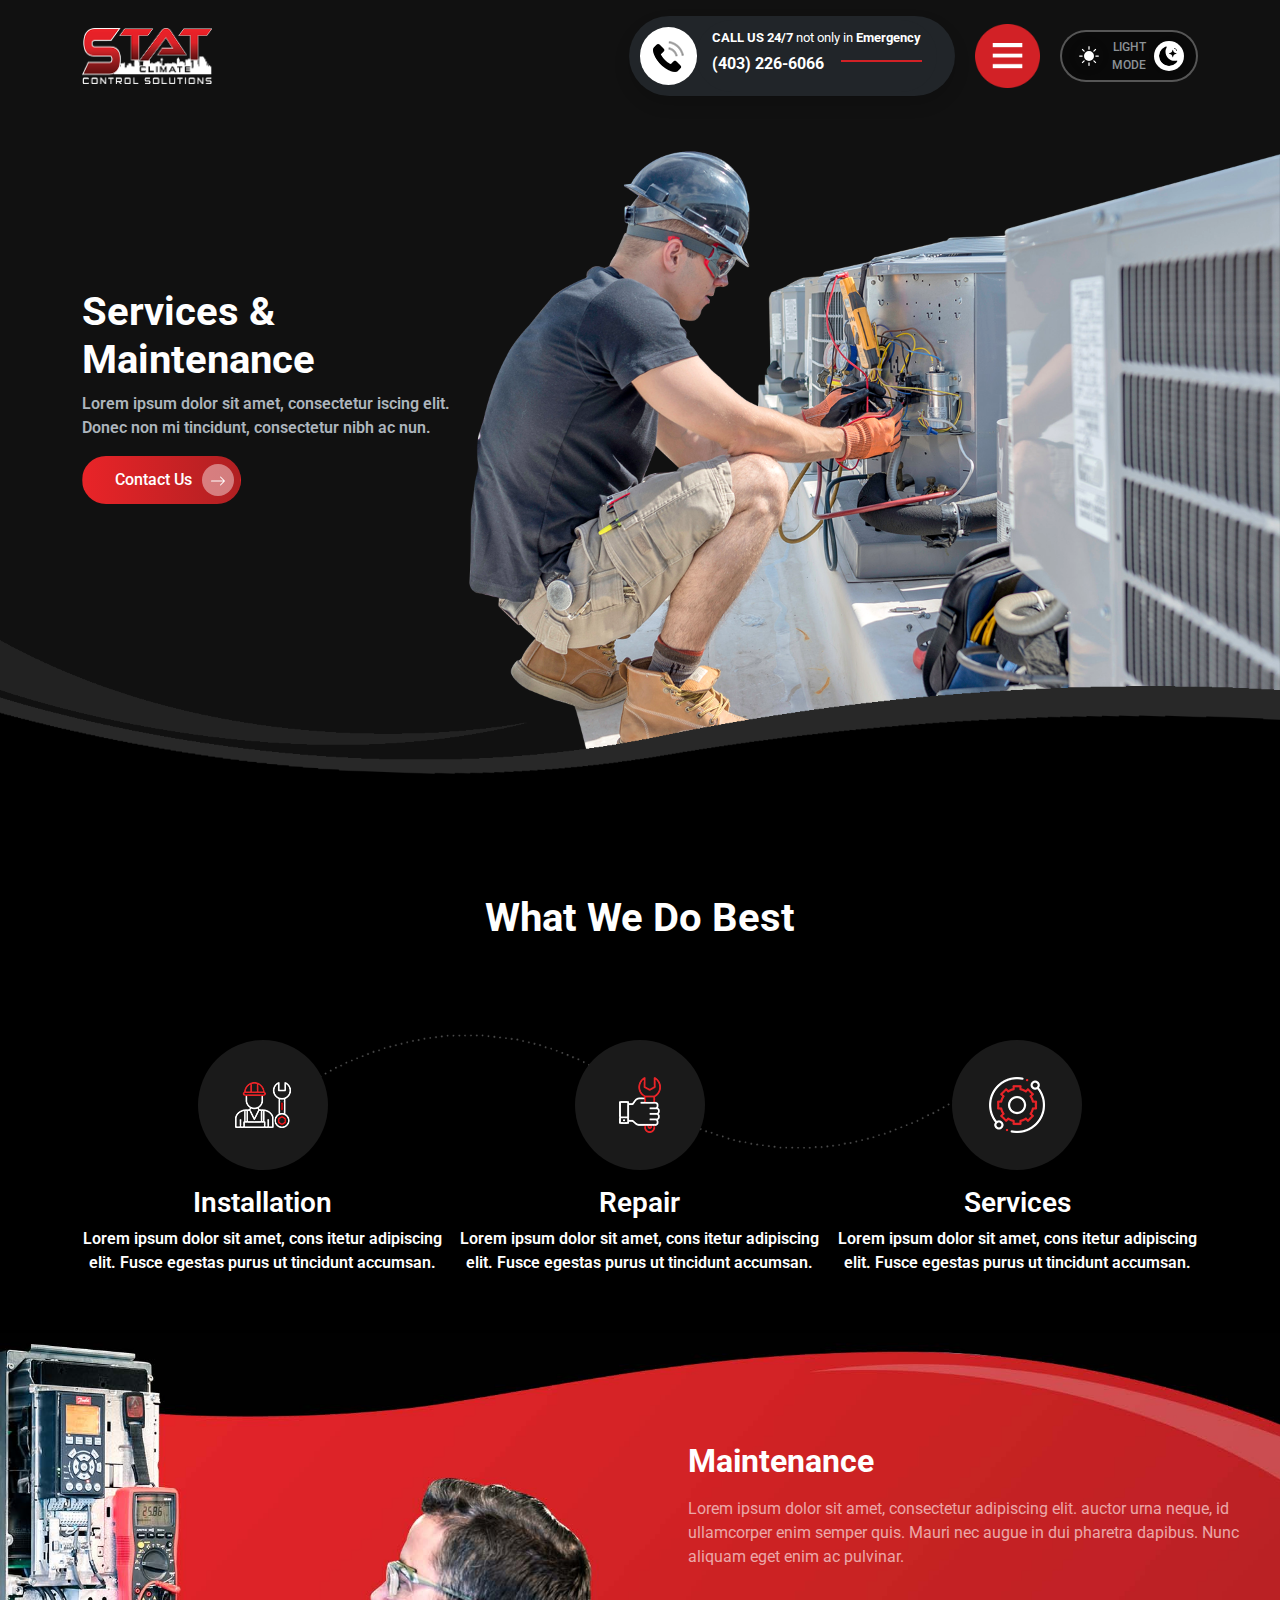
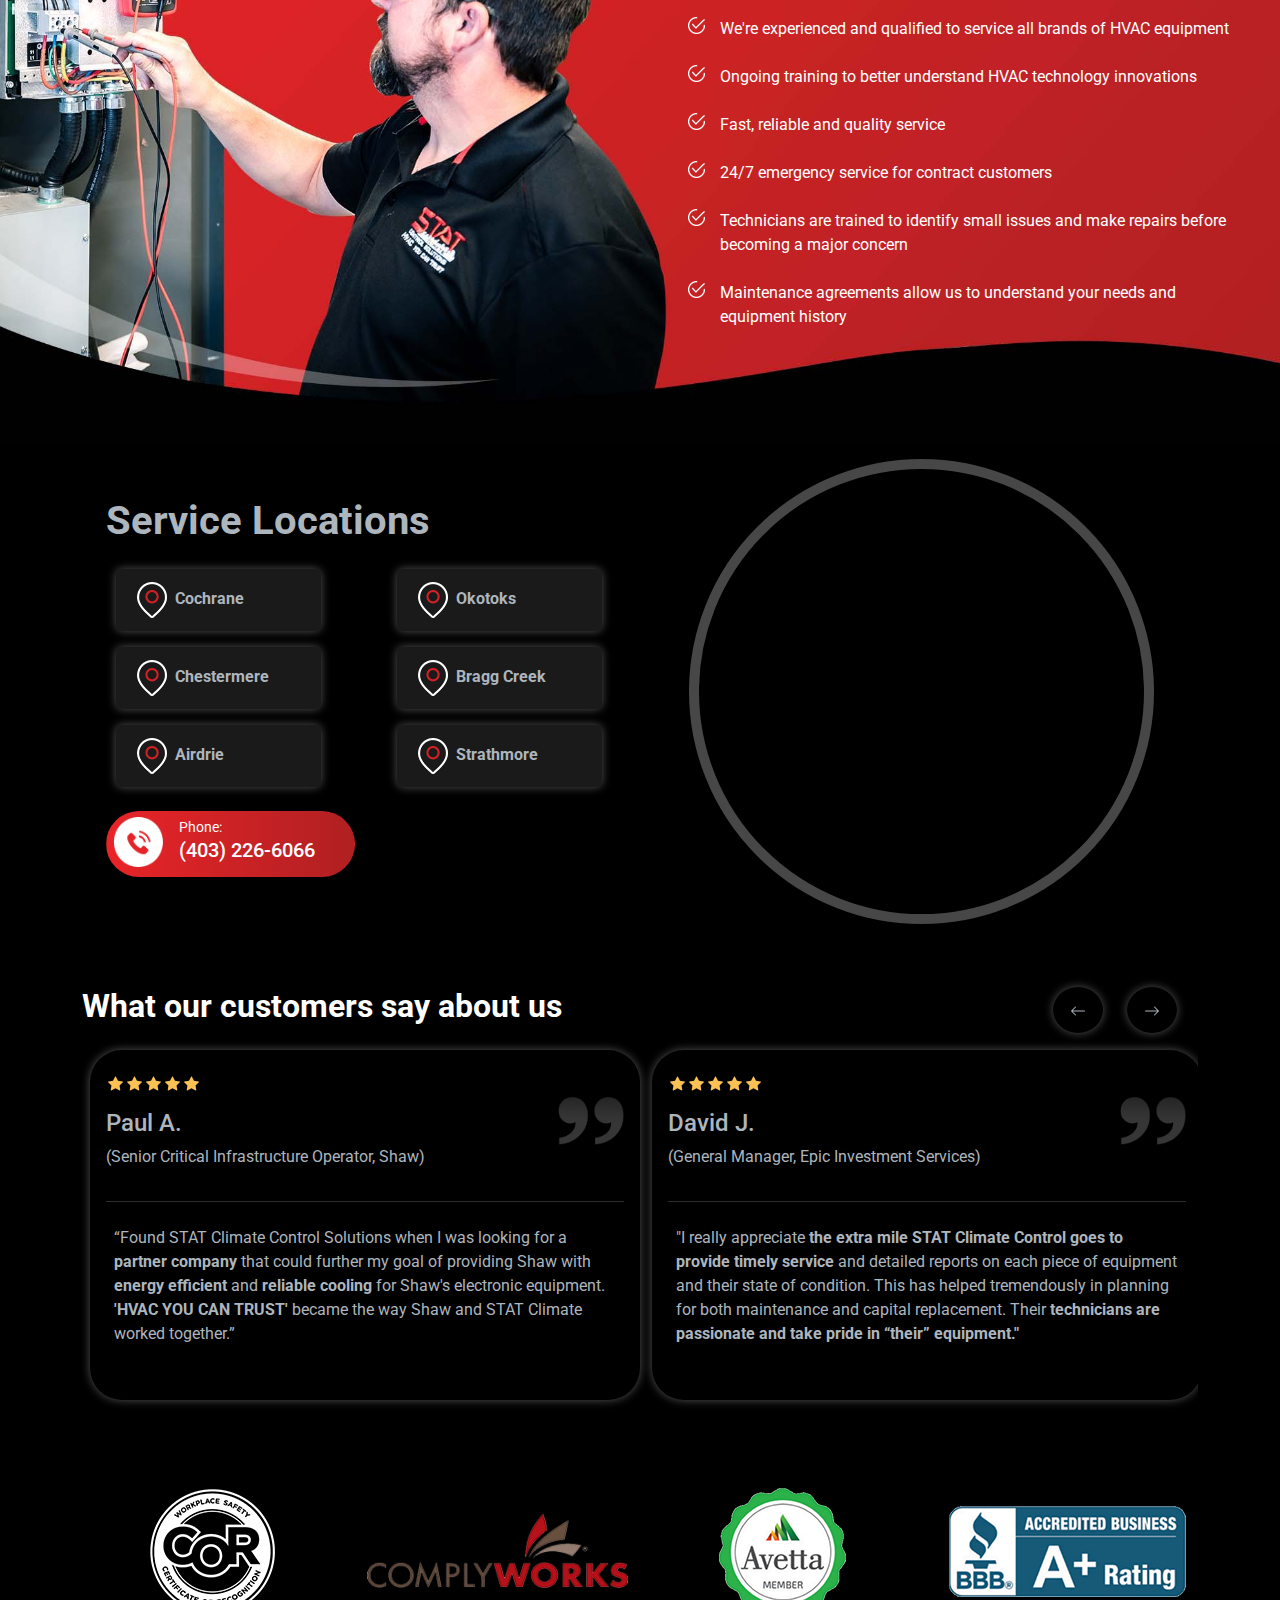
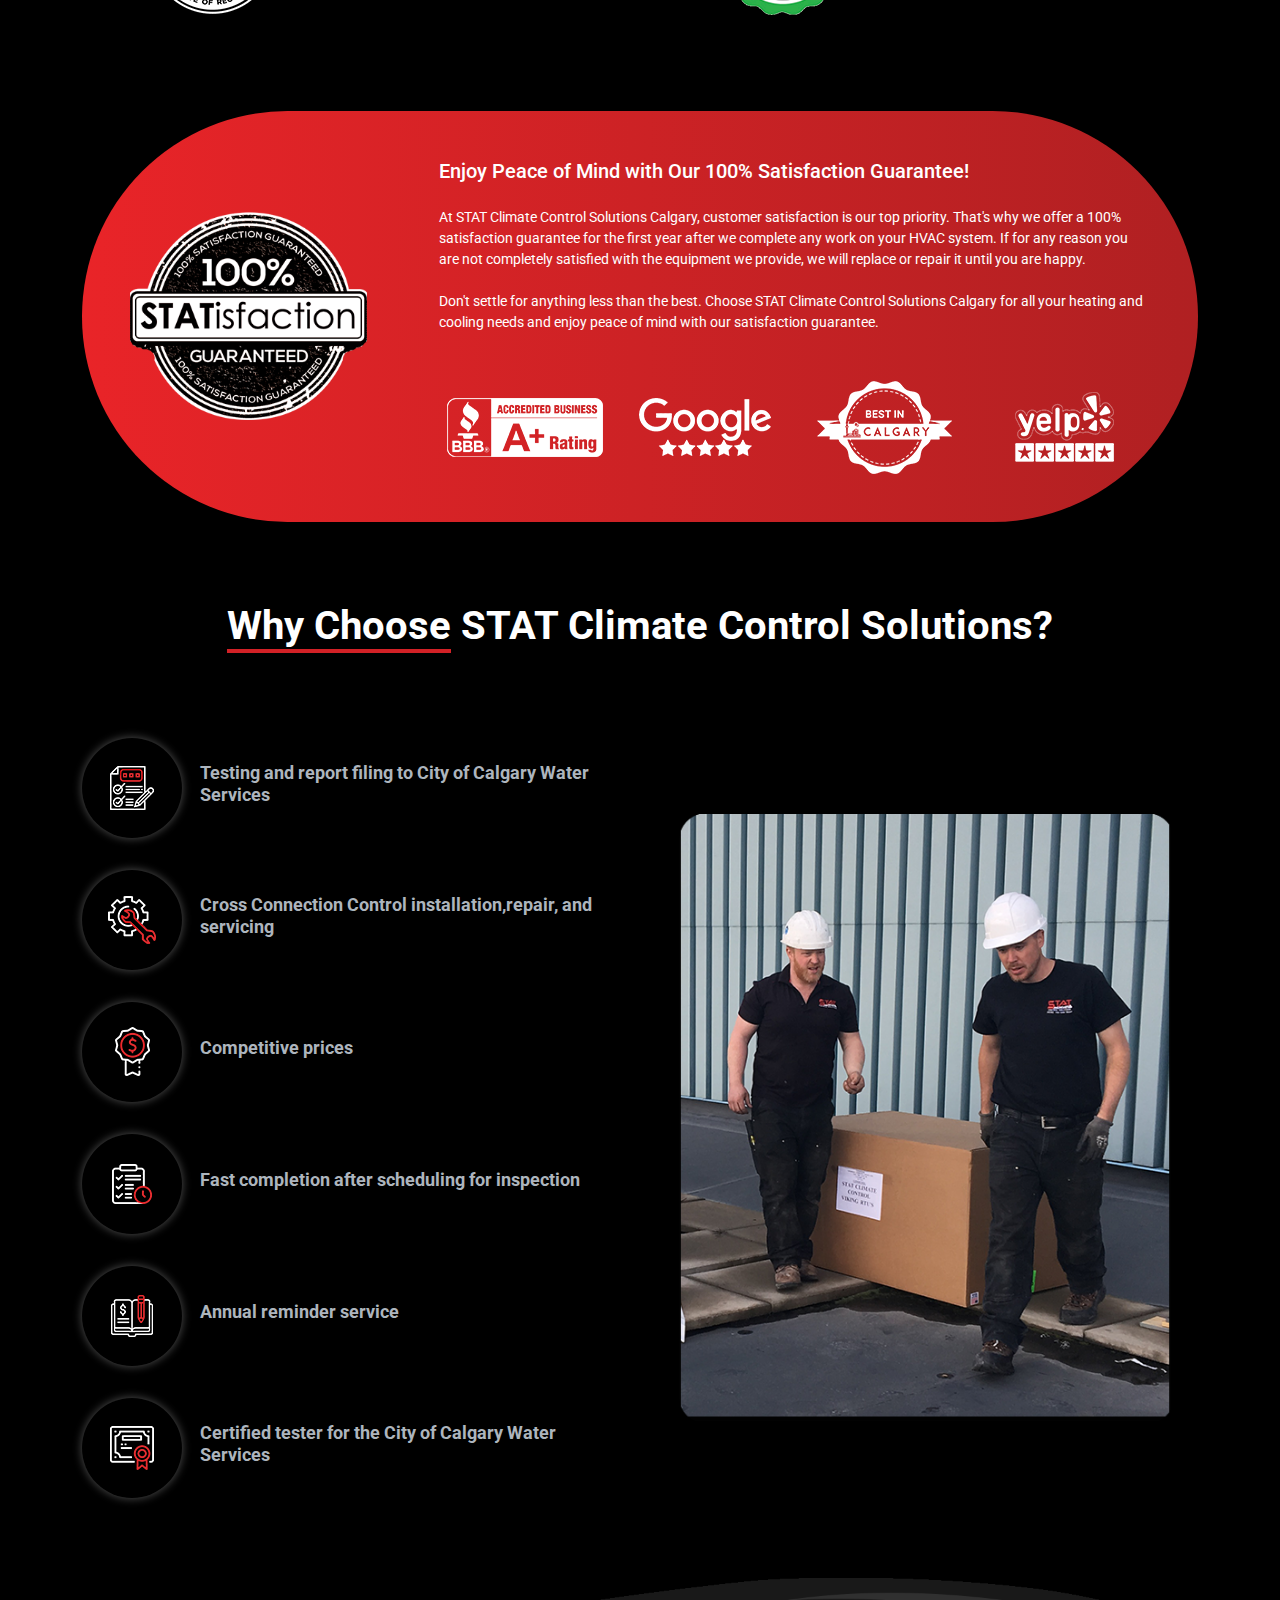
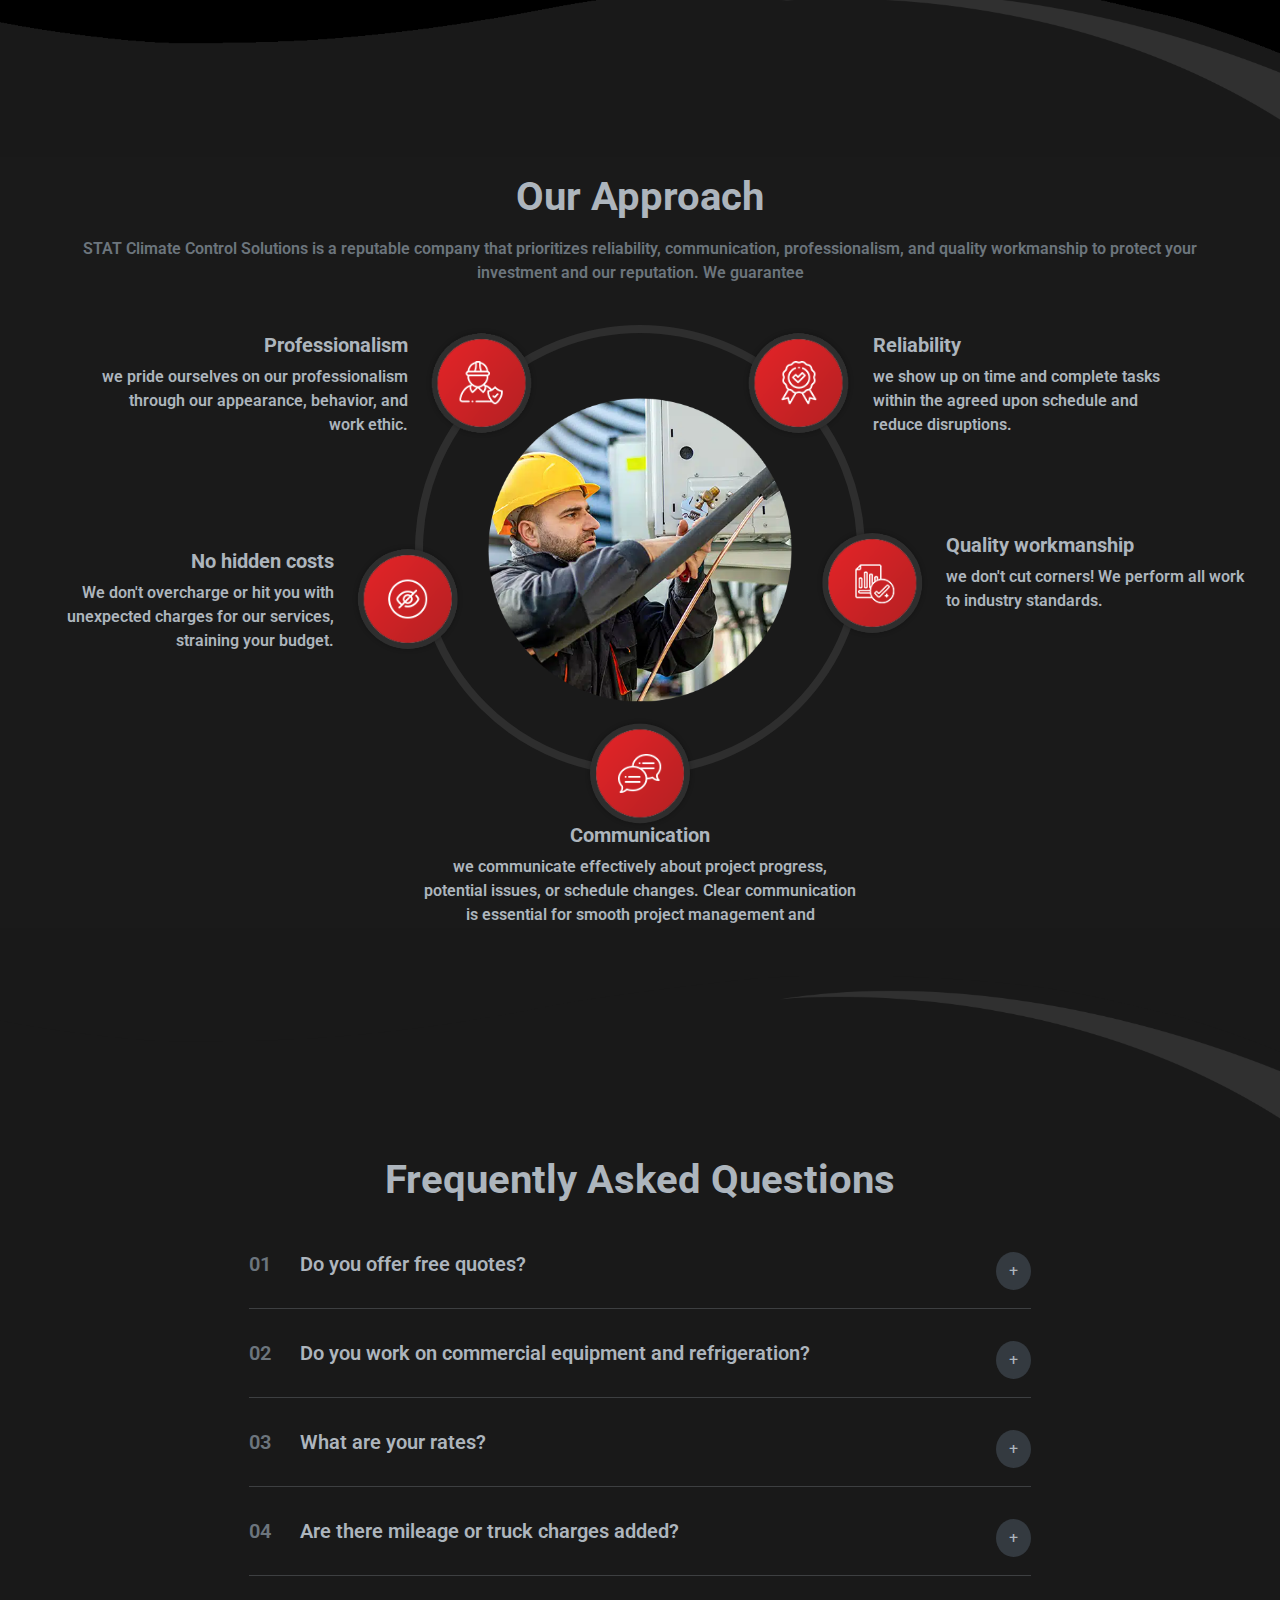
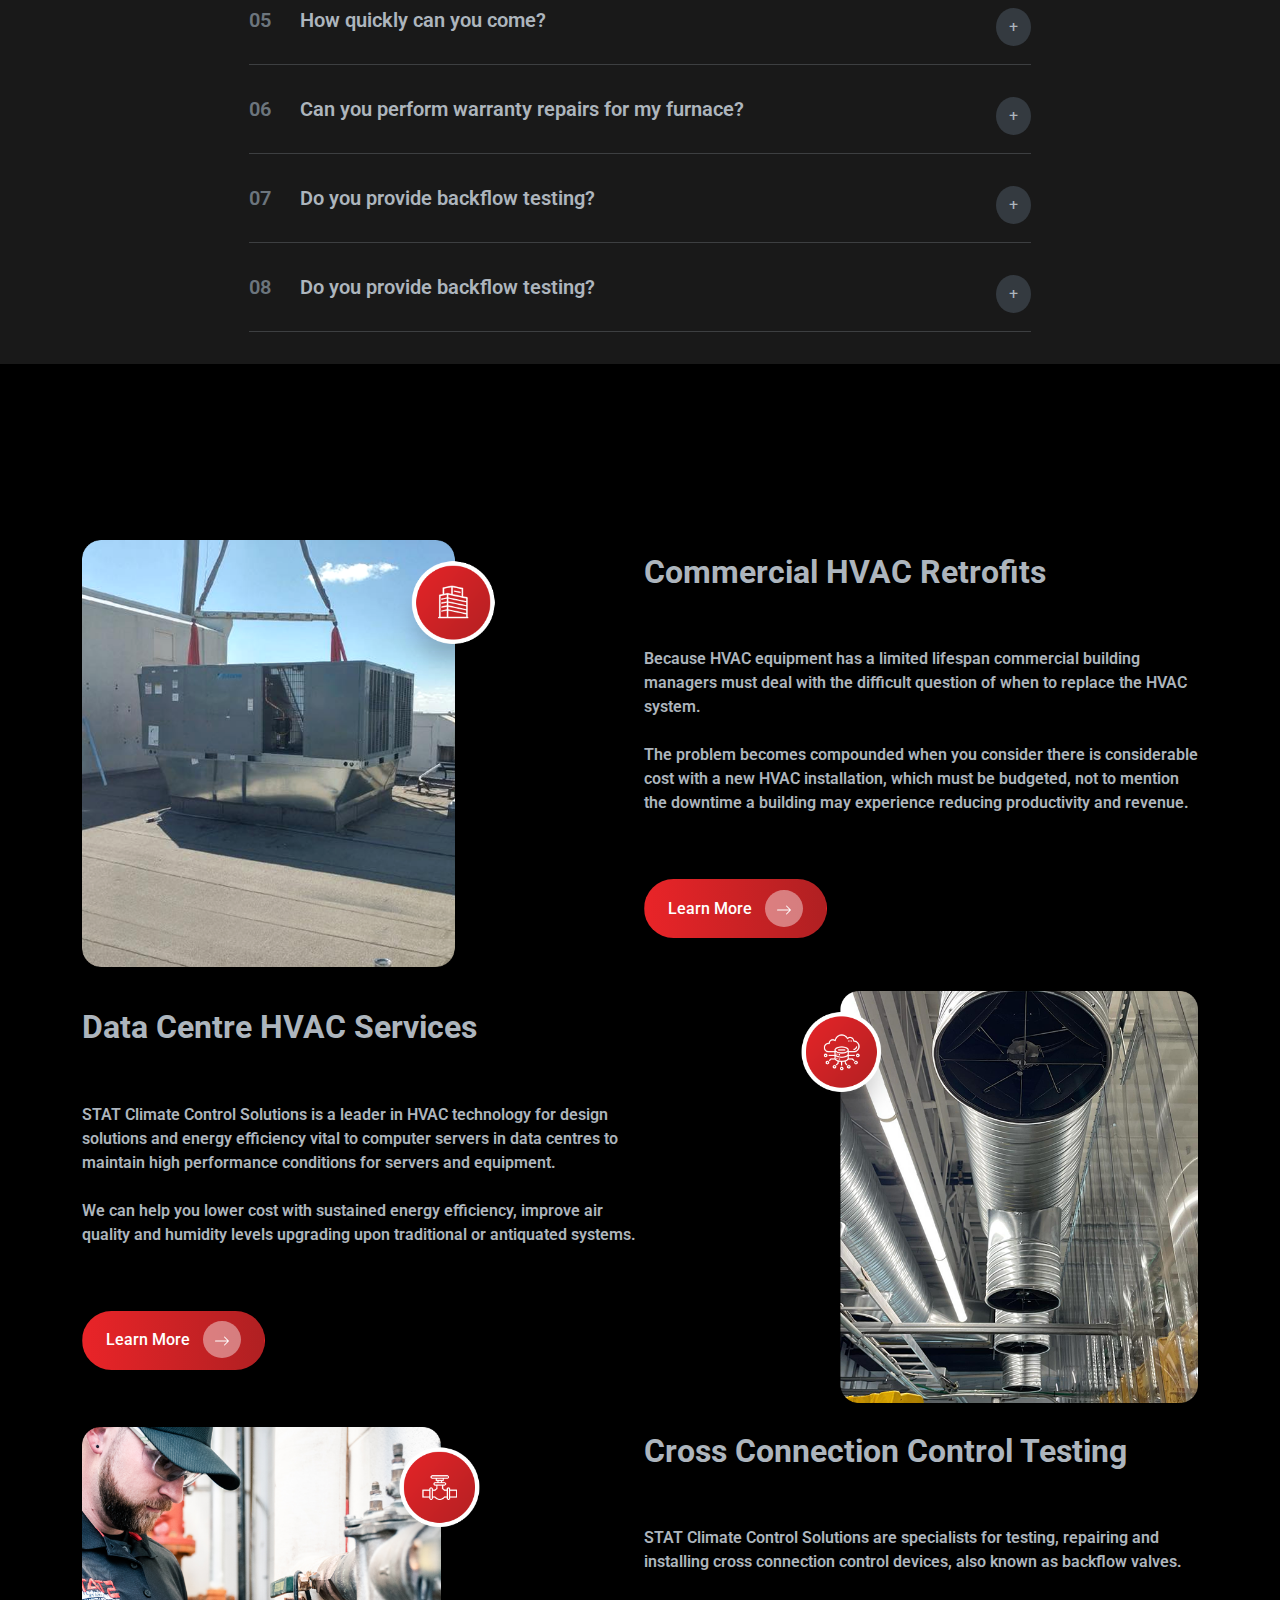
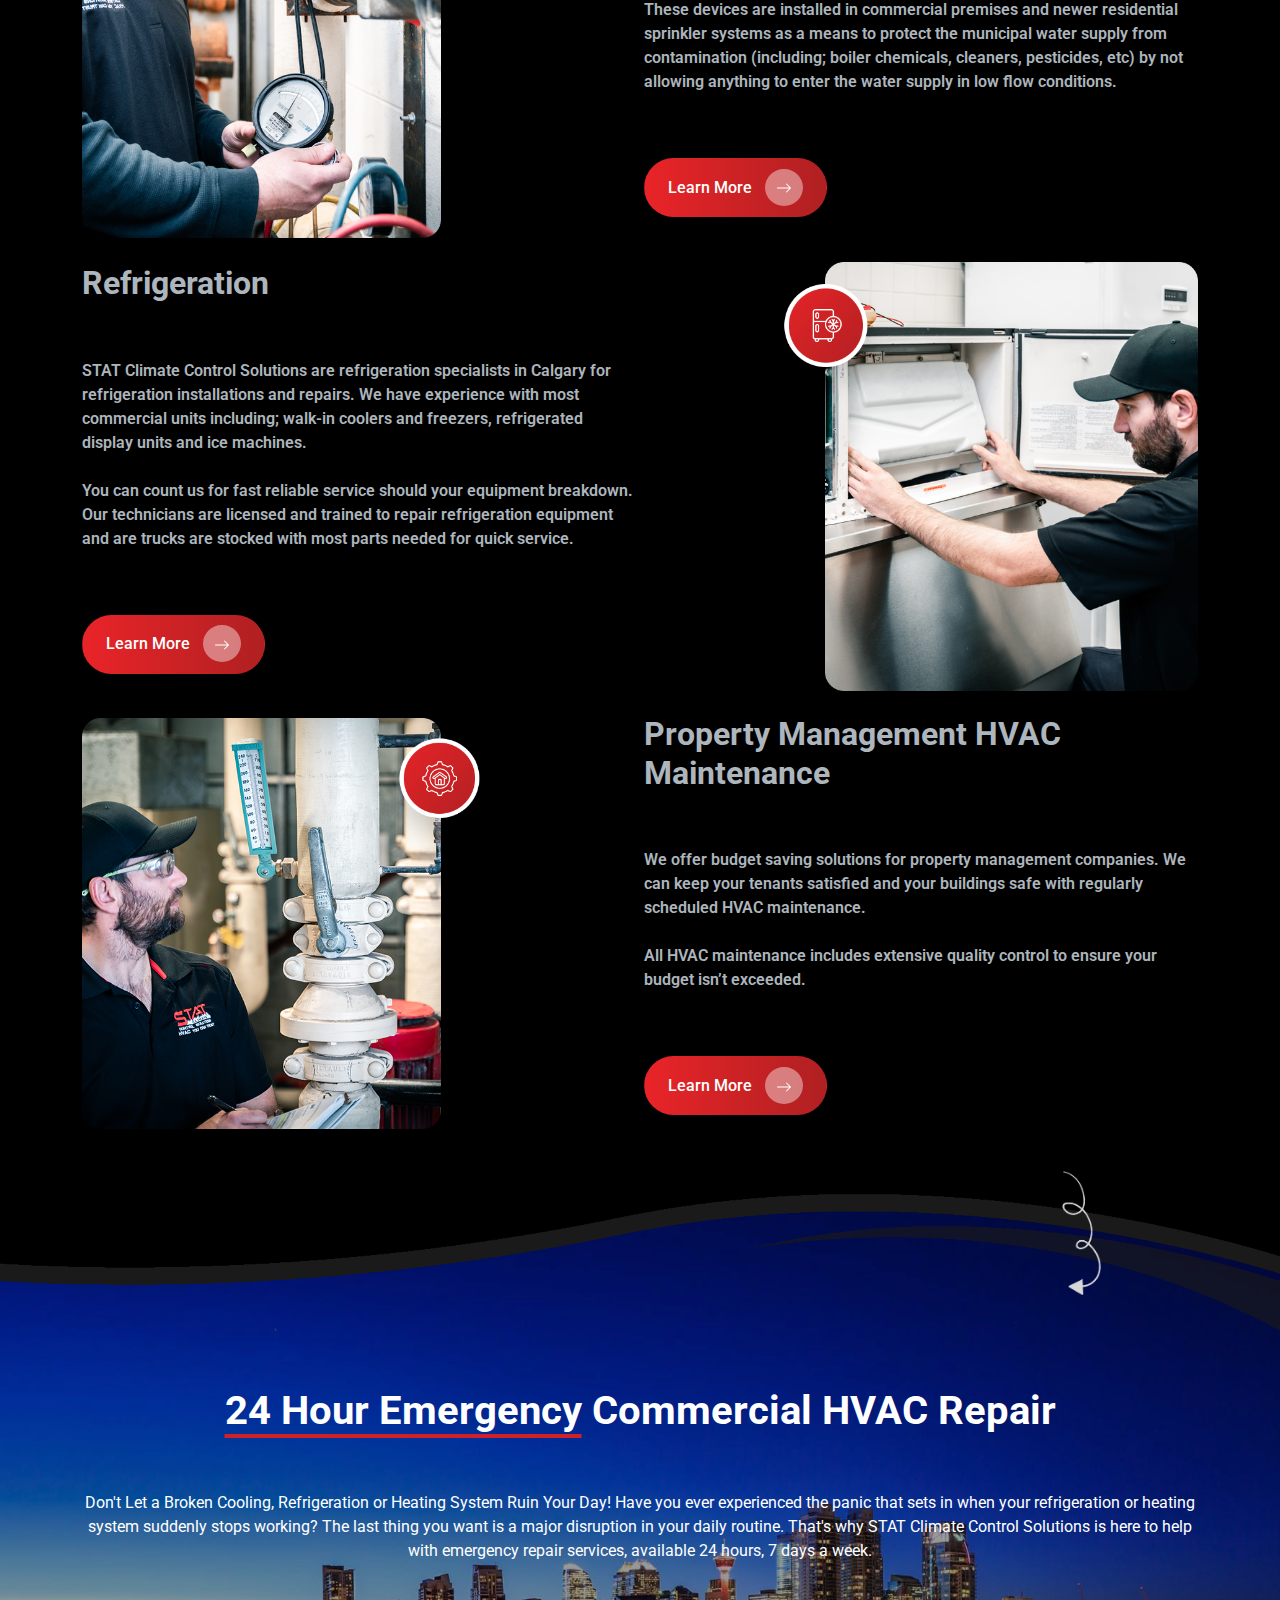
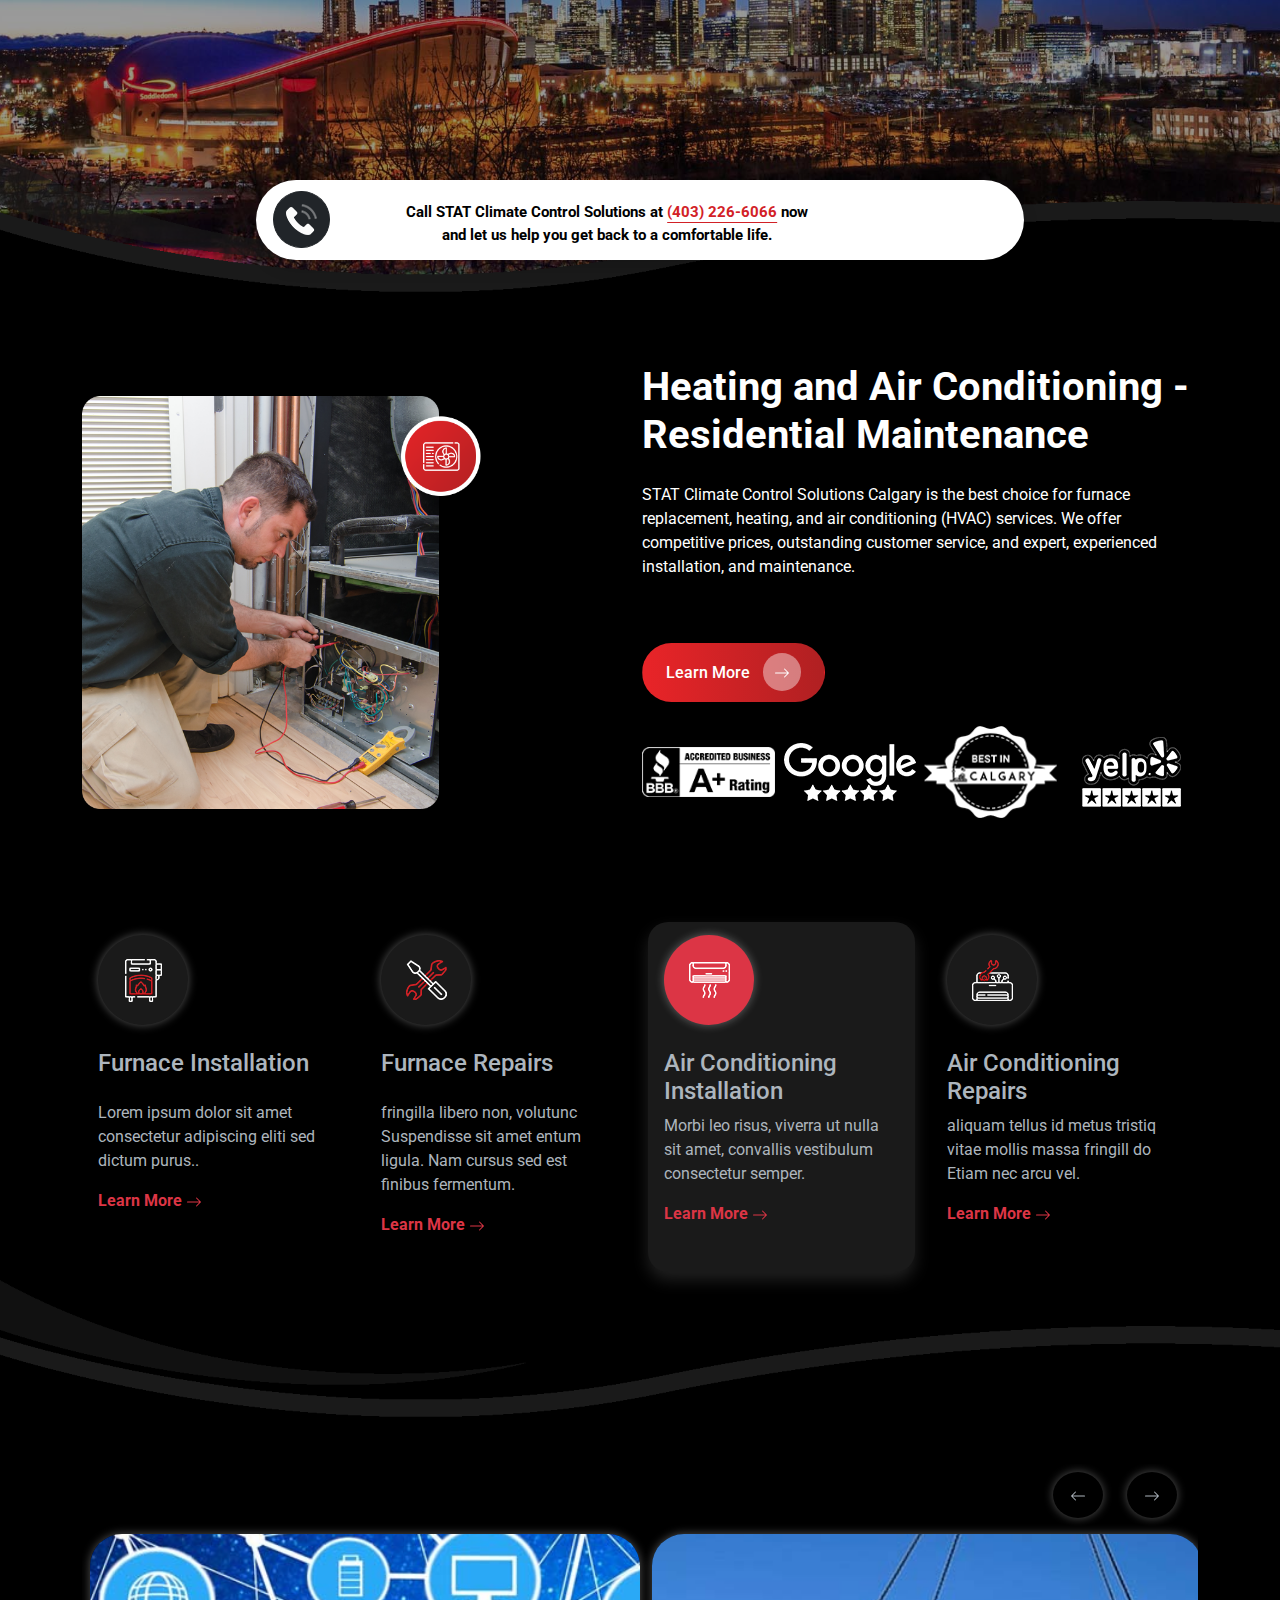
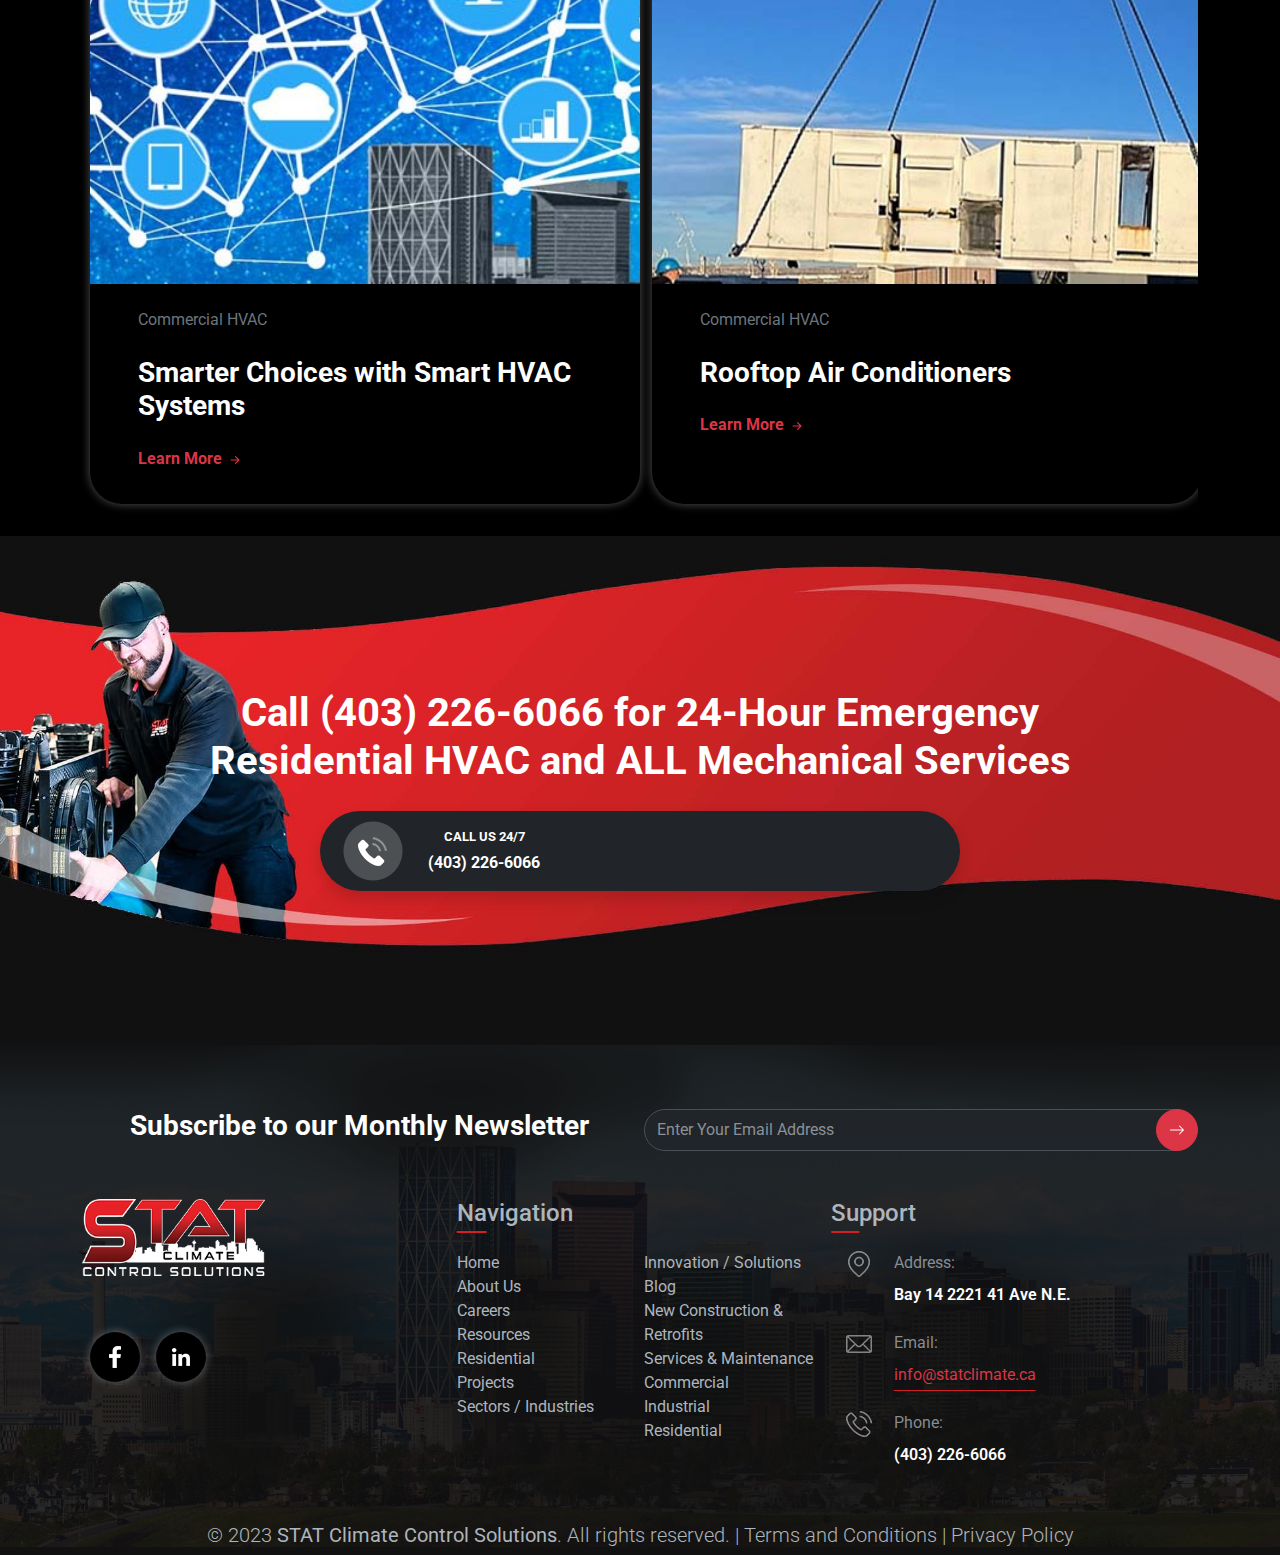
==== index-dark.html @ 5402fc5a "update" ====
<!DOCTYPE html>
<html lang="en" data-bs-theme="dark">

<head>
    <meta charset="UTF-8">
    <meta name="viewport" content="width=device-width, initial-scale=1.0">
    <title>Stat</title>

    <link rel="stylesheet" href="css/bootstrap.min.css">
    <link rel="stylesheet" href="css/style.css">
    <link rel="stylesheet" href="css/responsive.css">

</head>

<body class="dark-body">
    <!-- loader -->
    <!-- <div id="loader"><img class="logo-load" src="images/logo.png" alt="stat"></div> -->

    <!-- scrol-top -->
    <div id="scroll"><svg xmlns="http://www.w3.org/2000/svg" width="16" height="16" fill="currentColor"
            class="bi bi-arrow-up" viewBox="0 0 16 16">
            <path fill-rule="evenodd"
                d="M8 15a.5.5 0 0 0 .5-.5V2.707l3.146 3.147a.5.5 0 0 0 .708-.708l-4-4a.5.5 0 0 0-.708 0l-4 4a.5.5 0 1 0 .708.708L7.5 2.707V14.5a.5.5 0 0 0 .5.5z" />
        </svg></div>


    <!-- header and hero image section -->
    <header class="pt-3">
        <div class="container">
            <div class="d-flex align-items-center">
                <div class="logo">
                    <img src="images/logo-dark.png" alt="stat">
                </div>
                <div class="contact-menu">
                    <div class="input-group btn-1 d-flex align-items-center p-0 bg-dark group-call rounded-pill shadow">
                        <a href="(403) 226-6066"
                            class="btn ms-1 btn-dark-phone rounded-circle d-flex align-items-center call-button"
                            type="button" id="button-addon1"><img src="images/dark-phone.png" alt="phone"></a>
                        <div class="bg-dark px-3 rounded-pill">
                            <p class="call-us pt-2 pb-0 m-0 light-text"><b>CALL US 24/7</b> not only in <b>Emergency</b>
                            </p>
                            <p class="phone-number m-0 pb-0 pt-1 light-text"><b>(403) 226-6066</b>
                            <div class="line"></div>
                            </p>
                        </div>
                    </div>
                    <a href="(403) 226-6066"
                        class="btn btn-2 btn-dark-mobile rounded-circle d-flex align-items-center call-button2"
                        type="button" id="button-addon1"><img src="images/phoneIcon.png" alt="phone"></a>
                    <button class="btn menu-btn bg-transparent border-0" type="button" data-bs-toggle="offcanvas"
                        data-bs-target="#offcanvasRight" aria-controls="offcanvasRight"><img class="menu"
                            src="images/menu.png" alt="menu"></button>

                    <div class="offcanvas offcanvas-end" tabindex="-1" id="offcanvasRight"
                        aria-labelledby="offcanvasRightLabel">
                        <div class="offcanvas-header">
                            <h5 class="offcanvas-title" id="offcanvasRightLabel"><img src="images/logo-dark.png"
                                    alt="stat" class="w-25"></h5>
                            <button type="button" class="btn-close" data-bs-dismiss="offcanvas"
                                aria-label="Close"></button>
                        </div>
                        <div class="offcanvas-body">
                            <ul class="navbar-nav">
                                <li class="nav-item"><a href="#" class="nav-link fs-4">Home</a></li>
                                <li class="nav-item"><a href="#" class="nav-link fs-4">Service</a></li>
                                <li class="nav-item"><a href="#" class="nav-link fs-4">Contact</a></li>
                            </ul>
                        </div>
                    </div>
                </div>
                <div class="change-mode-dark">
                    <a href="index.html" class="btn btn-mode-dark rounded-pill" id="mode-dark"><svg id="light-dark"
                            xmlns="http://www.w3.org/2000/svg" width="16" height="16" fill="currentColor"
                            class="bi bi-sun-fill" viewBox="0 0 16 16">
                            <path
                                d="M8 12a4 4 0 1 0 0-8 4 4 0 0 0 0 8zM8 0a.5.5 0 0 1 .5.5v2a.5.5 0 0 1-1 0v-2A.5.5 0 0 1 8 0zm0 13a.5.5 0 0 1 .5.5v2a.5.5 0 0 1-1 0v-2A.5.5 0 0 1 8 13zm8-5a.5.5 0 0 1-.5.5h-2a.5.5 0 0 1 0-1h2a.5.5 0 0 1 .5.5zM3 8a.5.5 0 0 1-.5.5h-2a.5.5 0 0 1 0-1h2A.5.5 0 0 1 3 8zm10.657-5.657a.5.5 0 0 1 0 .707l-1.414 1.415a.5.5 0 1 1-.707-.708l1.414-1.414a.5.5 0 0 1 .707 0zm-9.193 9.193a.5.5 0 0 1 0 .707L3.05 13.657a.5.5 0 0 1-.707-.707l1.414-1.414a.5.5 0 0 1 .707 0zm9.193 2.121a.5.5 0 0 1-.707 0l-1.414-1.414a.5.5 0 0 1 .707-.707l1.414 1.414a.5.5 0 0 1 0 .707zM4.464 4.465a.5.5 0 0 1-.707 0L2.343 3.05a.5.5 0 1 1 .707-.707l1.414 1.414a.5.5 0 0 1 0 .708z" />
                        </svg><span id="nameMode-dark">LIGHT<br>MODE</span><svg id="dark-dark"
                            xmlns="http://www.w3.org/2000/svg" width="16" height="16" fill="currentColor"
                            class="bi bi-moon-stars-fill" viewBox="0 0 16 16">
                            <path
                                d="M6 .278a.768.768 0 0 1 .08.858 7.208 7.208 0 0 0-.878 3.46c0 4.021 3.278 7.277 7.318 7.277.527 0 1.04-.055 1.533-.16a.787.787 0 0 1 .81.316.733.733 0 0 1-.031.893A8.349 8.349 0 0 1 8.344 16C3.734 16 0 12.286 0 7.71 0 4.266 2.114 1.312 5.124.06A.752.752 0 0 1 6 .278z" />
                            <path
                                d="M10.794 3.148a.217.217 0 0 1 .412 0l.387 1.162c.173.518.579.924 1.097 1.097l1.162.387a.217.217 0 0 1 0 .412l-1.162.387a1.734 1.734 0 0 0-1.097 1.097l-.387 1.162a.217.217 0 0 1-.412 0l-.387-1.162A1.734 1.734 0 0 0 9.31 6.593l-1.162-.387a.217.217 0 0 1 0-.412l1.162-.387a1.734 1.734 0 0 0 1.097-1.097l.387-1.162zM13.863.099a.145.145 0 0 1 .274 0l.258.774c.115.346.386.617.732.732l.774.258a.145.145 0 0 1 0 .274l-.774.258a1.156 1.156 0 0 0-.732.732l-.258.774a.145.145 0 0 1-.274 0l-.258-.774a1.156 1.156 0 0 0-.732-.732l-.774-.258a.145.145 0 0 1 0-.274l.774-.258c.346-.115.617-.386.732-.732L13.863.1z" />
                        </svg></a>
                </div>
            </div>
        </div>
        <section class="hero">
            <div class="container">
                <div class="row g-1 align-items-center">
                    <div class="col-12 col-lg-4">
                        <div class="hero-content">
                            <h1 class="fw-bold light-text">Services & <br />
                                Maintenance</h1>
                            <p class="fw-semibold">Lorem ipsum dolor sit amet, consectetur
                                iscing elit. Donec non mi tincidunt,
                                consectetur nibh ac nun.</p>
                            <a href="#" class="btn btn-red rounded-pill">Contact Us <div class="arrow-right"><svg
                                        xmlns="http://www.w3.org/2000/svg" width="16" height="16" fill="currentColor"
                                        class="bi bi-arrow-right" viewBox="0 0 16 16">
                                        <path fill-rule="evenodd"
                                            d="M1 8a.5.5 0 0 1 .5-.5h11.793l-3.147-3.146a.5.5 0 0 1 .708-.708l4 4a.5.5 0 0 1 0 .708l-4 4a.5.5 0 0 1-.708-.708L13.293 8.5H1.5A.5.5 0 0 1 1 8z" />
                                    </svg></div></a>
                        </div>
                    </div>

                </div>

            </div>
            <img class="w-100 res" src="images/hero1.png" alt="stat">
            <img class="w-100 shape1 pt-xxl-3 pt-2" src="images/shape-dark.png" alt="stat">
        </section>
    </header>


    <!-- what we do best section -->
    <section class="best dark-bg pb-2">
        <div class="container">
            <h1 class="text-center fw-bold light-text">What We Do Best</h1>
            <div class="row g-3 justify-content-center lineShape-dark mt-5">
                <div class="col-12 col-md-4">
                    <div class="card-box d-flex d-md-block">
                        <div
                            class="mx-auto me-4 me-md-auto cart-img dark-icon d-flex justify-content-center align-items-center rounded-circle shadow px-4 py-5">
                            <img src="images/cart-1-dark.png" alt="installation">
                        </div>
                        <div class="card-sec pt-3">
                            <h3 class="text-start text-md-center fw-semibold light-text">Installation</h3>
                            <p class="text-start text-md-center light-text fw-semibold">Lorem ipsum dolor sit amet, cons
                                itetur adipiscing elit. Fusce egestas purus ut tincidunt accumsan.</p>
                        </div>
                    </div>
                </div>
                <div class="col-12 col-md-4">
                    <div class="card-box d-flex d-md-block">
                        <div
                            class="mx-auto me-4 me-md-auto dark-icon cart-img d-flex justify-content-center align-items-center rounded-circle shadow p-5">
                            <img src="images/cart-2-dark.png" alt="installation">
                        </div>
                        <div class="card-sec pt-3">
                            <h3 class="text-start text-md-center fw-semibold light-text">Repair</h3>
                            <p class="text-start text-md-center light-text fw-semibold">Lorem ipsum dolor sit amet, cons
                                itetur adipiscing elit. Fusce egestas purus ut tincidunt accumsan.</p>
                        </div>
                    </div>
                </div>
                <div class="col-12 col-md-4">
                    <div class="card-box d-flex d-md-block">
                        <div
                            class="mx-auto me-4 me-md-auto cart-img dark-icon d-flex justify-content-center align-items-center rounded-circle shadow p-5">
                            <img src="images/cart-3-dark.png" alt="installation">
                        </div>
                        <div class="card-sec pt-3">
                            <h3 class="text-start text-md-center fw-semibold light-text">Services</h3>
                            <p class="text-start text-md-center light-text fw-semibold">Lorem ipsum dolor sit amet, cons
                                itetur adipiscing elit. Fusce egestas purus ut tincidunt accumsan.</p>
                        </div>
                    </div>
                </div>
            </div>
        </div>
    </section>

    <!-- maintenance section -->
    <section class="maintenance-dark">
        <img class="w-100 rot img-maintin" src="images/shape7-dark.png" alt="stat">
        <div class="row p-0 item flex-wrap-reverse">
            <div class="col-12 col-lg-6 p-0 m-0">
                <div class="img-maintin">
                    <img class="w-100" src="images/meter-dark.png" alt="meter">
                </div>
            </div>
            <div class="col-12 col-lg-6 p-0 m-0">
                <div class="maintain px-5">

                    <h2 class="fw-bold text-white man">Maintenance</h2>
                    <p class="redish pt-2">Lorem ipsum dolor sit amet, consectetur adipiscing elit.
                        auctor urna neque, id ullamcorper enim semper quis. Mauri
                        nec augue in dui pharetra dapibus.
                        Nunc aliquam eget enim ac pulvinar.</p>
                    <ul class="pt-2 ps-4 list-mantain">
                        <li class="text-white ps-2 pt-4 mt-0">We're experienced and qualified to service all brands
                            of HVAC equipment</li>
                        <li class="text-white ps-2 pt-4 mt-0">Ongoing training to better understand HVAC technology
                            innovations</li>
                        <li class="text-white ps-2 pt-4 mt-0">Fast, reliable and quality service</li>
                        <li class="text-white ps-2 pt-4 mt-0">24/7 emergency service for contract customers
                        </li>
                        <li class="text-white ps-2 pt-4 mt-0">Technicians are trained to identify small issues and make
                            repairs before becoming a major concern</li>
                        <li class="text-white ps-2 pt-4 mt-0">Maintenance agreements allow us to understand your
                            needs and equipment history</li>
                    </ul>
                </div>
            </div>
        </div>

    </section>

    <!-- service location -->
    <section class="location dark-bg pb-2">
        <div class="container">
            <div class="row g-2 align-items-center">
                <div class="col-12 col-lg-6">
                    <div class="location-link mx-auto text-center">
                        <h1 class="fw-bold text-center text-lg-start ms-lg-4">Service Locations</h1>
                        <div class="row g-2 justify-content-center pt-3">
                            <div class="col-12 col-sm-6"><a href="#"
                                    class="btn dark-icon w-75 location-btn fw-bold shadow-dark py-2 my-2 my-sm-0 border-5 px-3"><img
                                        class="me-2" src="images/location-dark.png" alt="Cochrane">Cochrane</a></div>
                            <div class="col-12 col-sm-6">
                                <a href="#"
                                    class="btn dark-icon w-75 location-btn fw-bold shadow-dark py-2 my-2 my-sm-0 border-5 px-3"><img
                                        class="me-2" src="images/location-dark.png" alt="Okotoks">Okotoks</a>
                            </div>
                        </div>
                        <div class="row g-2 justify-content-center pt-3">
                            <div class="col-12 col-sm-6"><a href="#"
                                    class="btn dark-icon w-75 location-btn fw-bold shadow-dark py-2 my-2 my-sm-0 border-5 px-3"><img
                                        class="me-2" src="images/location-dark.png" alt="Chestermere">Chestermere</a>
                            </div>
                            <div class="col-12 col-sm-6">
                                <a href="#"
                                    class="btn dark-icon w-75 location-btn fw-bold shadow-dark py-2 my-2 my-sm-0 border-5 px-3"><img
                                        class="me-2" src="images/location-dark.png" alt="Bragg Creek">Bragg Creek</a>
                            </div>
                        </div>
                        <div class="row g-2 justify-content-center pt-3">
                            <div class="col-12 col-sm-6"><a href="#"
                                    class="btn dark-icon w-75 location-btn fw-bold shadow-dark py-2 my-2 my-sm-0 border-5 px-3"><img
                                        class="me-2" src="images/location-dark.png" alt="Airdrie ">Airdrie</a></div>
                            <div class="col-12 col-sm-6">
                                <a href="#"
                                    class="btn dark-icon w-75 location-btn fw-bold shadow-dark py-2 my-2 my-sm-0 border-5 px-3"><img
                                        class="me-2" src="images/location-dark.png" alt="Strathmore ">Strathmore</a>
                            </div>
                        </div>
                    </div>
                    <div class="location-phone">
                        <a href="(403) 226-6066"
                            class="btn locat-btn mt-4 text-center mx-auto text-lg-start ms-lg-4 rounded-pill d-flex">
                            <img class="call" src="images/location-phone.png" alt="(403) 226-6066">
                            <div class="location-btn-content text-start ps-3">
                                <p class="m-0 text-white">Phone:</p>
                                <h5 class="text-white">(403) 226-6066</h5>
                            </div>
                        </a>
                    </div>
                </div>
                <div class="col-12 col-lg-6">
                    <div class="mapL mx-auto text-center">
                        <iframe class="rounded-circle shadow location-map-dark"
                            src="https://www.google.com/maps/embed?pb=!1m18!1m12!1m3!1d3028.9837047188635!2d72.7840301759169!3d40.60818317140952!2m3!1f0!2f0!3f0!3m2!1i1024!2i768!4f13.1!3m3!1m2!1s0x38bdaa122221ba23%3A0x54b5fd2f46f136e1!2sOsh%20International%20Airport!5e0!3m2!1sen!2skg!4v1686905653259!5m2!1sen!2skg"
                            loading="lazy" referrerpolicy="no-referrer-when-downgrade"></iframe>
                    </div>
                </div>
            </div>
        </div>
    </section>

    <!-- about -->
    <section class="about dark-bg pt-5 pb-4">
        <div class="container">
            <div class="row align-items-center">
                <div class="col-12 col-lg-10">
                    <h2 class="fw-bold light-text text-center text-lg-start">What our customers say about us</h2>
                </div>
                <div class="col-12 col-lg-2 d-none d-lg-block">
                    <div class="row justify-content-center">
                        <div class="text-end col-6"><button id="prev"
                                class="btn arrow-btn dark-bg shadow-dark rounded-circle border-5"><svg
                                    xmlns="http://www.w3.org/2000/svg" width="16" height="16" fill="currentColor"
                                    class="bi bi-arrow-left" viewBox="0 0 16 16">
                                    <path fill-rule="evenodd"
                                        d="M15 8a.5.5 0 0 0-.5-.5H2.707l3.147-3.146a.5.5 0 1 0-.708-.708l-4 4a.5.5 0 0 0 0 .708l4 4a.5.5 0 0 0 .708-.708L2.707 8.5H14.5A.5.5 0 0 0 15 8z" />
                                </svg></button>
                        </div>
                        <div class="text-start col-6"><button id="next"
                                class="btn arrow-btn dark-bg shadow-dark rounded-circle border-5"><svg
                                    xmlns="http://www.w3.org/2000/svg" width="16" height="16" fill="currentColor"
                                    class="bi bi-arrow-right" viewBox="0 0 16 16">
                                    <path fill-rule="evenodd"
                                        d="M1 8a.5.5 0 0 1 .5-.5h11.793l-3.147-3.146a.5.5 0 0 1 .708-.708l4 4a.5.5 0 0 1 0 .708l-4 4a.5.5 0 0 1-.708-.708L13.293 8.5H1.5A.5.5 0 0 1 1 8z" />
                                </svg></button>
                        </div>
                    </div>
                </div>
            </div>
            <div class="container-mine">
                <div class="contentsli" id="content">
                    <div class="contentst py-3 px-2">
                        <div class="col-md-6 col-12 shr">
                            <div class="card-about dark-bg shadow-dark rounded-5 py-2 px-3">
                                <div class="row align-items-center">
                                    <div class="col-10">
                                        <div class="review py-3">
                                            <div class="d-flex">
                                                <svg xmlns="http://www.w3.org/2000/svg" width="15" height="15"
                                                    fill="currentColor" class="bi bi-star-fill" viewBox="0 0 16 16">
                                                    <path
                                                        d="M3.612 15.443c-.386.198-.824-.149-.746-.592l.83-4.73L.173 6.765c-.329-.314-.158-.888.283-.95l4.898-.696L7.538.792c.197-.39.73-.39.927 0l2.184 4.327 4.898.696c.441.062.612.636.282.95l-3.522 3.356.83 4.73c.078.443-.36.79-.746.592L8 13.187l-4.389 2.256z" />
                                                </svg>
                                                <svg xmlns="http://www.w3.org/2000/svg" width="15" height="15"
                                                    fill="currentColor" class="bi bi-star-fill" viewBox="0 0 16 16">
                                                    <path
                                                        d="M3.612 15.443c-.386.198-.824-.149-.746-.592l.83-4.73L.173 6.765c-.329-.314-.158-.888.283-.95l4.898-.696L7.538.792c.197-.39.73-.39.927 0l2.184 4.327 4.898.696c.441.062.612.636.282.95l-3.522 3.356.83 4.73c.078.443-.36.79-.746.592L8 13.187l-4.389 2.256z" />
                                                </svg>
                                                <svg xmlns="http://www.w3.org/2000/svg" width="15" height="15"
                                                    fill="currentColor" class="bi bi-star-fill" viewBox="0 0 16 16">
                                                    <path
                                                        d="M3.612 15.443c-.386.198-.824-.149-.746-.592l.83-4.73L.173 6.765c-.329-.314-.158-.888.283-.95l4.898-.696L7.538.792c.197-.39.73-.39.927 0l2.184 4.327 4.898.696c.441.062.612.636.282.95l-3.522 3.356.83 4.73c.078.443-.36.79-.746.592L8 13.187l-4.389 2.256z" />
                                                </svg>
                                                <svg xmlns="http://www.w3.org/2000/svg" width="15" height="15"
                                                    fill="currentColor" class="bi bi-star-fill" viewBox="0 0 16 16">
                                                    <path
                                                        d="M3.612 15.443c-.386.198-.824-.149-.746-.592l.83-4.73L.173 6.765c-.329-.314-.158-.888.283-.95l4.898-.696L7.538.792c.197-.39.73-.39.927 0l2.184 4.327 4.898.696c.441.062.612.636.282.95l-3.522 3.356.83 4.73c.078.443-.36.79-.746.592L8 13.187l-4.389 2.256z" />
                                                </svg>
                                                <svg xmlns="http://www.w3.org/2000/svg" width="15" height="15"
                                                    fill="currentColor" class="bi bi-star-fill" viewBox="0 0 16 16">
                                                    <path
                                                        d="M3.612 15.443c-.386.198-.824-.149-.746-.592l.83-4.73L.173 6.765c-.329-.314-.158-.888.283-.95l4.898-.696L7.538.792c.197-.39.73-.39.927 0l2.184 4.327 4.898.696c.441.062.612.636.282.95l-3.522 3.356.83 4.73c.078.443-.36.79-.746.592L8 13.187l-4.389 2.256z" />
                                                </svg>
                                            </div>
                                        </div>
                                        <h4>Paul A.</h4>
                                        <p>(Senior Critical Infrastructure Operator, Shaw)</p>
                                    </div>
                                    <div class="col-2"><img class="img-fluid" src="images/comma-dark.png" alt="stat">
                                    </div>
                                </div>
                                <hr>
                                <div class="content p-2">
                                    <p>“Found STAT Climate Control Solutions when I was
                                        looking for a <b>partner company</b> that could further my goal of providing
                                        Shaw
                                        with
                                        <b>energy efficient</b> and
                                        <b>reliable cooling</b> for Shaw's electronic equipment. <b>'HVAC YOU CAN
                                            TRUST'</b>
                                        became the way Shaw and STAT Climate worked
                                        together.”
                                    </p>
                                </div>
                            </div>
                        </div>
                        <div class="col-md-6 col-12 shr">
                            <div class="card-about dark-bg shadow-dark rounded-5 py-2 px-3">
                                <div class="row align-items-center">
                                    <div class="col-10">
                                        <div class="review py-3">
                                            <div class="d-flex">
                                                <svg xmlns="http://www.w3.org/2000/svg" width="15" height="15"
                                                    fill="currentColor" class="bi bi-star-fill" viewBox="0 0 16 16">
                                                    <path
                                                        d="M3.612 15.443c-.386.198-.824-.149-.746-.592l.83-4.73L.173 6.765c-.329-.314-.158-.888.283-.95l4.898-.696L7.538.792c.197-.39.73-.39.927 0l2.184 4.327 4.898.696c.441.062.612.636.282.95l-3.522 3.356.83 4.73c.078.443-.36.79-.746.592L8 13.187l-4.389 2.256z" />
                                                </svg>
                                                <svg xmlns="http://www.w3.org/2000/svg" width="15" height="15"
                                                    fill="currentColor" class="bi bi-star-fill" viewBox="0 0 16 16">
                                                    <path
                                                        d="M3.612 15.443c-.386.198-.824-.149-.746-.592l.83-4.73L.173 6.765c-.329-.314-.158-.888.283-.95l4.898-.696L7.538.792c.197-.39.73-.39.927 0l2.184 4.327 4.898.696c.441.062.612.636.282.95l-3.522 3.356.83 4.73c.078.443-.36.79-.746.592L8 13.187l-4.389 2.256z" />
                                                </svg>
                                                <svg xmlns="http://www.w3.org/2000/svg" width="15" height="15"
                                                    fill="currentColor" class="bi bi-star-fill" viewBox="0 0 16 16">
                                                    <path
                                                        d="M3.612 15.443c-.386.198-.824-.149-.746-.592l.83-4.73L.173 6.765c-.329-.314-.158-.888.283-.95l4.898-.696L7.538.792c.197-.39.73-.39.927 0l2.184 4.327 4.898.696c.441.062.612.636.282.95l-3.522 3.356.83 4.73c.078.443-.36.79-.746.592L8 13.187l-4.389 2.256z" />
                                                </svg>
                                                <svg xmlns="http://www.w3.org/2000/svg" width="15" height="15"
                                                    fill="currentColor" class="bi bi-star-fill" viewBox="0 0 16 16">
                                                    <path
                                                        d="M3.612 15.443c-.386.198-.824-.149-.746-.592l.83-4.73L.173 6.765c-.329-.314-.158-.888.283-.95l4.898-.696L7.538.792c.197-.39.73-.39.927 0l2.184 4.327 4.898.696c.441.062.612.636.282.95l-3.522 3.356.83 4.73c.078.443-.36.79-.746.592L8 13.187l-4.389 2.256z" />
                                                </svg>
                                                <svg xmlns="http://www.w3.org/2000/svg" width="15" height="15"
                                                    fill="currentColor" class="bi bi-star-fill" viewBox="0 0 16 16">
                                                    <path
                                                        d="M3.612 15.443c-.386.198-.824-.149-.746-.592l.83-4.73L.173 6.765c-.329-.314-.158-.888.283-.95l4.898-.696L7.538.792c.197-.39.73-.39.927 0l2.184 4.327 4.898.696c.441.062.612.636.282.95l-3.522 3.356.83 4.73c.078.443-.36.79-.746.592L8 13.187l-4.389 2.256z" />
                                                </svg>
                                            </div>
                                        </div>
                                        <h4>David J.</h4>
                                        <p>(General Manager, Epic Investment Services)</p>
                                    </div>
                                    <div class="col-2"><img class="img-fluid" src="images/comma-dark.png" alt="stat">
                                    </div>
                                </div>
                                <hr>
                                <div class="content p-2">
                                    <p>"I really appreciate <b>the extra mile STAT Climate Control goes to provide
                                            timely
                                            service</b> and detailed reports on each
                                        piece of equipment and their state of condition. This has helped tremendously in
                                        planning for both
                                        maintenance and capital replacement. Their <b>technicians are passionate and
                                            take
                                            pride
                                            in “their” equipment."</b></p>
                                </div>
                            </div>
                        </div>
                        <div class="col-md-6 col-12 shr">
                            <div class="card-about dark-bg shadow-dark rounded-5 py-2 px-3">
                                <div class="row align-items-center">
                                    <div class="col-10">
                                        <div class="review py-3">
                                            <div class="d-flex">
                                                <svg xmlns="http://www.w3.org/2000/svg" width="15" height="15"
                                                    fill="currentColor" class="bi bi-star-fill" viewBox="0 0 16 16">
                                                    <path
                                                        d="M3.612 15.443c-.386.198-.824-.149-.746-.592l.83-4.73L.173 6.765c-.329-.314-.158-.888.283-.95l4.898-.696L7.538.792c.197-.39.73-.39.927 0l2.184 4.327 4.898.696c.441.062.612.636.282.95l-3.522 3.356.83 4.73c.078.443-.36.79-.746.592L8 13.187l-4.389 2.256z" />
                                                </svg>
                                                <svg xmlns="http://www.w3.org/2000/svg" width="15" height="15"
                                                    fill="currentColor" class="bi bi-star-fill" viewBox="0 0 16 16">
                                                    <path
                                                        d="M3.612 15.443c-.386.198-.824-.149-.746-.592l.83-4.73L.173 6.765c-.329-.314-.158-.888.283-.95l4.898-.696L7.538.792c.197-.39.73-.39.927 0l2.184 4.327 4.898.696c.441.062.612.636.282.95l-3.522 3.356.83 4.73c.078.443-.36.79-.746.592L8 13.187l-4.389 2.256z" />
                                                </svg>
                                                <svg xmlns="http://www.w3.org/2000/svg" width="15" height="15"
                                                    fill="currentColor" class="bi bi-star-fill" viewBox="0 0 16 16">
                                                    <path
                                                        d="M3.612 15.443c-.386.198-.824-.149-.746-.592l.83-4.73L.173 6.765c-.329-.314-.158-.888.283-.95l4.898-.696L7.538.792c.197-.39.73-.39.927 0l2.184 4.327 4.898.696c.441.062.612.636.282.95l-3.522 3.356.83 4.73c.078.443-.36.79-.746.592L8 13.187l-4.389 2.256z" />
                                                </svg>
                                                <svg xmlns="http://www.w3.org/2000/svg" width="15" height="15"
                                                    fill="currentColor" class="bi bi-star-fill" viewBox="0 0 16 16">
                                                    <path
                                                        d="M3.612 15.443c-.386.198-.824-.149-.746-.592l.83-4.73L.173 6.765c-.329-.314-.158-.888.283-.95l4.898-.696L7.538.792c.197-.39.73-.39.927 0l2.184 4.327 4.898.696c.441.062.612.636.282.95l-3.522 3.356.83 4.73c.078.443-.36.79-.746.592L8 13.187l-4.389 2.256z" />
                                                </svg>
                                                <svg xmlns="http://www.w3.org/2000/svg" width="15" height="15"
                                                    fill="currentColor" class="bi bi-star-fill" viewBox="0 0 16 16">
                                                    <path
                                                        d="M3.612 15.443c-.386.198-.824-.149-.746-.592l.83-4.73L.173 6.765c-.329-.314-.158-.888.283-.95l4.898-.696L7.538.792c.197-.39.73-.39.927 0l2.184 4.327 4.898.696c.441.062.612.636.282.95l-3.522 3.356.83 4.73c.078.443-.36.79-.746.592L8 13.187l-4.389 2.256z" />
                                                </svg>
                                            </div>
                                        </div>
                                        <h4>Paul A.</h4>
                                        <p>(Senior Critical Infrastructure Operator, Shaw)</p>
                                    </div>
                                    <div class="col-2"><img class="img-fluid" src="images/comma-dark.png" alt="stat">
                                    </div>
                                </div>
                                <hr>
                                <div class="content p-2">
                                    <p>“Found STAT Climate Control Solutions when I was
                                        looking for a <b>partner company</b> that could further my goal of providing
                                        Shaw
                                        with
                                        <b>energy efficient</b> and
                                        <b>reliable cooling</b> for Shaw's electronic equipment. <b>'HVAC YOU CAN
                                            TRUST'</b>
                                        became the way Shaw and STAT Climate worked
                                        together.”
                                    </p>
                                </div>
                            </div>
                        </div>
                        <div class="col-md-6 col-12 shr">
                            <div class="card-about dark-bg shadow-dark rounded-5 py-2 px-3">
                                <div class="row align-items-center">
                                    <div class="col-10">
                                        <div class="review py-3">
                                            <div class="d-flex">
                                                <svg xmlns="http://www.w3.org/2000/svg" width="15" height="15"
                                                    fill="currentColor" class="bi bi-star-fill" viewBox="0 0 16 16">
                                                    <path
                                                        d="M3.612 15.443c-.386.198-.824-.149-.746-.592l.83-4.73L.173 6.765c-.329-.314-.158-.888.283-.95l4.898-.696L7.538.792c.197-.39.73-.39.927 0l2.184 4.327 4.898.696c.441.062.612.636.282.95l-3.522 3.356.83 4.73c.078.443-.36.79-.746.592L8 13.187l-4.389 2.256z" />
                                                </svg>
                                                <svg xmlns="http://www.w3.org/2000/svg" width="15" height="15"
                                                    fill="currentColor" class="bi bi-star-fill" viewBox="0 0 16 16">
                                                    <path
                                                        d="M3.612 15.443c-.386.198-.824-.149-.746-.592l.83-4.73L.173 6.765c-.329-.314-.158-.888.283-.95l4.898-.696L7.538.792c.197-.39.73-.39.927 0l2.184 4.327 4.898.696c.441.062.612.636.282.95l-3.522 3.356.83 4.73c.078.443-.36.79-.746.592L8 13.187l-4.389 2.256z" />
                                                </svg>
                                                <svg xmlns="http://www.w3.org/2000/svg" width="15" height="15"
                                                    fill="currentColor" class="bi bi-star-fill" viewBox="0 0 16 16">
                                                    <path
                                                        d="M3.612 15.443c-.386.198-.824-.149-.746-.592l.83-4.73L.173 6.765c-.329-.314-.158-.888.283-.95l4.898-.696L7.538.792c.197-.39.73-.39.927 0l2.184 4.327 4.898.696c.441.062.612.636.282.95l-3.522 3.356.83 4.73c.078.443-.36.79-.746.592L8 13.187l-4.389 2.256z" />
                                                </svg>
                                                <svg xmlns="http://www.w3.org/2000/svg" width="15" height="15"
                                                    fill="currentColor" class="bi bi-star-fill" viewBox="0 0 16 16">
                                                    <path
                                                        d="M3.612 15.443c-.386.198-.824-.149-.746-.592l.83-4.73L.173 6.765c-.329-.314-.158-.888.283-.95l4.898-.696L7.538.792c.197-.39.73-.39.927 0l2.184 4.327 4.898.696c.441.062.612.636.282.95l-3.522 3.356.83 4.73c.078.443-.36.79-.746.592L8 13.187l-4.389 2.256z" />
                                                </svg>
                                                <svg xmlns="http://www.w3.org/2000/svg" width="15" height="15"
                                                    fill="currentColor" class="bi bi-star-fill" viewBox="0 0 16 16">
                                                    <path
                                                        d="M3.612 15.443c-.386.198-.824-.149-.746-.592l.83-4.73L.173 6.765c-.329-.314-.158-.888.283-.95l4.898-.696L7.538.792c.197-.39.73-.39.927 0l2.184 4.327 4.898.696c.441.062.612.636.282.95l-3.522 3.356.83 4.73c.078.443-.36.79-.746.592L8 13.187l-4.389 2.256z" />
                                                </svg>
                                            </div>
                                        </div>
                                        <h4>David J.</h4>
                                        <p>(General Manager, Epic Investment Services)</p>
                                    </div>
                                    <div class="col-2"><img class="img-fluid" src="images/comma-dark.png" alt="stat">
                                    </div>
                                </div>
                                <hr>
                                <div class="content p-2">
                                    <p>"I really appreciate <b>the extra mile STAT Climate Control goes to provide
                                            timely
                                            service</b> and detailed reports on each
                                        piece of equipment and their state of condition. This has helped tremendously in
                                        planning for both
                                        maintenance and capital replacement. Their <b>technicians are passionate and
                                            take
                                            pride
                                            in “their” equipment."</b></p>
                                </div>
                            </div>
                        </div>
                        <div class="col-md-6 col-12 shr">
                            <div class="card-about dark-bg shadow-dark rounded-5 py-2 px-3">
                                <div class="row align-items-center">
                                    <div class="col-10">
                                        <div class="review py-3">
                                            <div class="d-flex">
                                                <svg xmlns="http://www.w3.org/2000/svg" width="15" height="15"
                                                    fill="currentColor" class="bi bi-star-fill" viewBox="0 0 16 16">
                                                    <path
                                                        d="M3.612 15.443c-.386.198-.824-.149-.746-.592l.83-4.73L.173 6.765c-.329-.314-.158-.888.283-.95l4.898-.696L7.538.792c.197-.39.73-.39.927 0l2.184 4.327 4.898.696c.441.062.612.636.282.95l-3.522 3.356.83 4.73c.078.443-.36.79-.746.592L8 13.187l-4.389 2.256z" />
                                                </svg>
                                                <svg xmlns="http://www.w3.org/2000/svg" width="15" height="15"
                                                    fill="currentColor" class="bi bi-star-fill" viewBox="0 0 16 16">
                                                    <path
                                                        d="M3.612 15.443c-.386.198-.824-.149-.746-.592l.83-4.73L.173 6.765c-.329-.314-.158-.888.283-.95l4.898-.696L7.538.792c.197-.39.73-.39.927 0l2.184 4.327 4.898.696c.441.062.612.636.282.95l-3.522 3.356.83 4.73c.078.443-.36.79-.746.592L8 13.187l-4.389 2.256z" />
                                                </svg>
                                                <svg xmlns="http://www.w3.org/2000/svg" width="15" height="15"
                                                    fill="currentColor" class="bi bi-star-fill" viewBox="0 0 16 16">
                                                    <path
                                                        d="M3.612 15.443c-.386.198-.824-.149-.746-.592l.83-4.73L.173 6.765c-.329-.314-.158-.888.283-.95l4.898-.696L7.538.792c.197-.39.73-.39.927 0l2.184 4.327 4.898.696c.441.062.612.636.282.95l-3.522 3.356.83 4.73c.078.443-.36.79-.746.592L8 13.187l-4.389 2.256z" />
                                                </svg>
                                                <svg xmlns="http://www.w3.org/2000/svg" width="15" height="15"
                                                    fill="currentColor" class="bi bi-star-fill" viewBox="0 0 16 16">
                                                    <path
                                                        d="M3.612 15.443c-.386.198-.824-.149-.746-.592l.83-4.73L.173 6.765c-.329-.314-.158-.888.283-.95l4.898-.696L7.538.792c.197-.39.73-.39.927 0l2.184 4.327 4.898.696c.441.062.612.636.282.95l-3.522 3.356.83 4.73c.078.443-.36.79-.746.592L8 13.187l-4.389 2.256z" />
                                                </svg>
                                                <svg xmlns="http://www.w3.org/2000/svg" width="15" height="15"
                                                    fill="currentColor" class="bi bi-star-fill" viewBox="0 0 16 16">
                                                    <path
                                                        d="M3.612 15.443c-.386.198-.824-.149-.746-.592l.83-4.73L.173 6.765c-.329-.314-.158-.888.283-.95l4.898-.696L7.538.792c.197-.39.73-.39.927 0l2.184 4.327 4.898.696c.441.062.612.636.282.95l-3.522 3.356.83 4.73c.078.443-.36.79-.746.592L8 13.187l-4.389 2.256z" />
                                                </svg>
                                            </div>
                                        </div>
                                        <h4>Paul A.</h4>
                                        <p>(Senior Critical Infrastructure Operator, Shaw)</p>
                                    </div>
                                    <div class="col-2"><img class="img-fluid" src="images/comma-dark.png" alt="stat">
                                    </div>
                                </div>
                                <hr>
                                <div class="content p-2">
                                    <p>“Found STAT Climate Control Solutions when I was
                                        looking for a <b>partner company</b> that could further my goal of providing
                                        Shaw
                                        with
                                        <b>energy efficient</b> and
                                        <b>reliable cooling</b> for Shaw's electronic equipment. <b>'HVAC YOU CAN
                                            TRUST'</b>
                                        became the way Shaw and STAT Climate worked
                                        together.”
                                    </p>
                                </div>
                            </div>
                        </div>
                        <div class="col-md-6 col-12 shr">
                            <div class="card-about dark-bg shadow-dark rounded-5 py-2 px-3">
                                <div class="row align-items-center">
                                    <div class="col-10">
                                        <div class="review py-3">
                                            <div class="d-flex">
                                                <svg xmlns="http://www.w3.org/2000/svg" width="15" height="15"
                                                    fill="currentColor" class="bi bi-star-fill" viewBox="0 0 16 16">
                                                    <path
                                                        d="M3.612 15.443c-.386.198-.824-.149-.746-.592l.83-4.73L.173 6.765c-.329-.314-.158-.888.283-.95l4.898-.696L7.538.792c.197-.39.73-.39.927 0l2.184 4.327 4.898.696c.441.062.612.636.282.95l-3.522 3.356.83 4.73c.078.443-.36.79-.746.592L8 13.187l-4.389 2.256z" />
                                                </svg>
                                                <svg xmlns="http://www.w3.org/2000/svg" width="15" height="15"
                                                    fill="currentColor" class="bi bi-star-fill" viewBox="0 0 16 16">
                                                    <path
                                                        d="M3.612 15.443c-.386.198-.824-.149-.746-.592l.83-4.73L.173 6.765c-.329-.314-.158-.888.283-.95l4.898-.696L7.538.792c.197-.39.73-.39.927 0l2.184 4.327 4.898.696c.441.062.612.636.282.95l-3.522 3.356.83 4.73c.078.443-.36.79-.746.592L8 13.187l-4.389 2.256z" />
                                                </svg>
                                                <svg xmlns="http://www.w3.org/2000/svg" width="15" height="15"
                                                    fill="currentColor" class="bi bi-star-fill" viewBox="0 0 16 16">
                                                    <path
                                                        d="M3.612 15.443c-.386.198-.824-.149-.746-.592l.83-4.73L.173 6.765c-.329-.314-.158-.888.283-.95l4.898-.696L7.538.792c.197-.39.73-.39.927 0l2.184 4.327 4.898.696c.441.062.612.636.282.95l-3.522 3.356.83 4.73c.078.443-.36.79-.746.592L8 13.187l-4.389 2.256z" />
                                                </svg>
                                                <svg xmlns="http://www.w3.org/2000/svg" width="15" height="15"
                                                    fill="currentColor" class="bi bi-star-fill" viewBox="0 0 16 16">
                                                    <path
                                                        d="M3.612 15.443c-.386.198-.824-.149-.746-.592l.83-4.73L.173 6.765c-.329-.314-.158-.888.283-.95l4.898-.696L7.538.792c.197-.39.73-.39.927 0l2.184 4.327 4.898.696c.441.062.612.636.282.95l-3.522 3.356.83 4.73c.078.443-.36.79-.746.592L8 13.187l-4.389 2.256z" />
                                                </svg>
                                                <svg xmlns="http://www.w3.org/2000/svg" width="15" height="15"
                                                    fill="currentColor" class="bi bi-star-fill" viewBox="0 0 16 16">
                                                    <path
                                                        d="M3.612 15.443c-.386.198-.824-.149-.746-.592l.83-4.73L.173 6.765c-.329-.314-.158-.888.283-.95l4.898-.696L7.538.792c.197-.39.73-.39.927 0l2.184 4.327 4.898.696c.441.062.612.636.282.95l-3.522 3.356.83 4.73c.078.443-.36.79-.746.592L8 13.187l-4.389 2.256z" />
                                                </svg>
                                            </div>
                                        </div>
                                        <h4>David J.</h4>
                                        <p>(General Manager, Epic Investment Services)</p>
                                    </div>
                                    <div class="col-2"><img class="img-fluid" src="images/comma-dark.png" alt="stat">
                                    </div>
                                </div>
                                <hr>
                                <div class="content p-2">
                                    <p>"I really appreciate <b>the extra mile STAT Climate Control goes to provide
                                            timely
                                            service</b> and detailed reports on each
                                        piece of equipment and their state of condition. This has helped tremendously in
                                        planning for both
                                        maintenance and capital replacement. Their <b>technicians are passionate and
                                            take
                                            pride
                                            in “their” equipment."</b></p>
                                </div>
                            </div>
                        </div>
                    </div>
                </div>
            </div>
            <div class="col-12 d-block mx-auto text-center d-lg-none">
                <div class="row justify-content-center">
                    <div class="text-end col-6"><button id="prev1"
                            class="btn arrow-btn dark-bg shadow-dark rounded-circle border-5"><svg
                                xmlns="http://www.w3.org/2000/svg" width="16" height="16" fill="currentColor"
                                class="bi bi-arrow-left" viewBox="0 0 16 16">
                                <path fill-rule="evenodd"
                                    d="M15 8a.5.5 0 0 0-.5-.5H2.707l3.147-3.146a.5.5 0 1 0-.708-.708l-4 4a.5.5 0 0 0 0 .708l4 4a.5.5 0 0 0 .708-.708L2.707 8.5H14.5A.5.5 0 0 0 15 8z" />
                            </svg></button>
                    </div>
                    <div class="text-start col-6"><button id="next1"
                            class="btn arrow-btn dark-bg shadow-dark rounded-circle border-5"><svg
                                xmlns="http://www.w3.org/2000/svg" width="16" height="16" fill="currentColor"
                                class="bi bi-arrow-right" viewBox="0 0 16 16">
                                <path fill-rule="evenodd"
                                    d="M1 8a.5.5 0 0 1 .5-.5h11.793l-3.147-3.146a.5.5 0 0 1 .708-.708l4 4a.5.5 0 0 1 0 .708l-4 4a.5.5 0 0 1-.708-.708L13.293 8.5H1.5A.5.5 0 0 1 1 8z" />
                            </svg></button>
                    </div>
                </div>
            </div>
        </div>
    </section>

    <!-- brand -->
    <section class="brand dark-bg py-5">
        <div class="container">
            <div class="row align-items-center">
                <div class="col-3">
                    <div class="brand text-center mx-auto">
                        <img class="img-fluid" src="images/brand-1-dark.png" alt="cor">
                    </div>
                </div>
                <div class="col-3">
                    <div class="brand text-center mx-auto">
                        <img class="img-fluid" src="images/brand-2.png" alt="comply works">
                    </div>
                </div>
                <div class="col-3">
                    <div class="brand text-center mx-auto">
                        <img class="img-fluid" src="images/brand-3.png" alt="avetta">
                    </div>
                </div>
                <div class="col-3">
                    <div class="brand text-center mx-auto">
                        <img class="img-fluid" src="images/brand-4.png" alt="BBB">
                    </div>
                </div>
            </div>
        </div>
    </section>

    <!-- Guaranted section -->
    <section class="guaranty pt-5 pb-3 dark-bg">
        <div class="container">
            <div class="box-red p-5 rounded-pill">
                <div class="row align-items-center">
                    <div class="col-12 col-lg-3">
                        <div class="guarent text-center mx-auto pb-lg-0 pb-5">
                            <img class="img-fluid" src="images/100logo.png" alt="stat">
                        </div>
                    </div>
                    <div class="col-12 col-lg-9">
                        <div class="red-content text-center mx-auto ps-5">
                            <h3 class="text-justify text-center text-lg-start pb-3">Enjoy Peace of Mind with Our 100%
                                Satisfaction Guarantee!</h3>
                            <p class="text-justify text-center text-lg-start">
                                At STAT Climate Control Solutions Calgary, customer satisfaction is our top priority.
                                That's why we offer a 100%
                                satisfaction guarantee for the first year after we complete any work on your HVAC
                                system. If for any reason you
                                are not completely satisfied with the equipment we provide, we will replace or repair it
                                until you are happy.
                                <br>
                                <br>
                                Don't settle for anything less than the best. Choose STAT Climate Control Solutions
                                Calgary for all your heating
                                and cooling needs and enjoy peace of mind with our satisfaction guarantee.
                            </p>
                            <div class="row red-brand g-2 align-items-center pt-3">
                                <div class="col-6 col-lg-3">
                                    <div class="brand-service pt-3">
                                        <img class="img-fluid" src="images/red-log.png" alt="A+">
                                    </div>
                                </div>
                                <div class="col-6 col-lg-3">
                                    <div class="brand-service pt-3">
                                        <img class="img-fluid" src="images/red-logo-2.png" alt="Google">
                                    </div>
                                </div>
                                <div class="col-6 col-lg-3">
                                    <div class="brand-service pt-3">
                                        <img class="img-fluid" src="images/red-logo-3.png" alt="Best In">
                                    </div>
                                </div>
                                <div class="col-6 col-lg-3">
                                    <div class="brand-service pt-3">
                                        <img class="img-fluid" src="images/red-logo-4.png" alt="Yelp">
                                    </div>
                                </div>
                            </div>
                        </div>
                    </div>
                </div>
            </div>
        </div>
    </section>

    <!-- why choose -->
    <section class="choose pt-5 pb-3 dark-bg">
        <div class="container">
            <h1 class="text-center fw-bold light-text pt-3 pb-5 choose-head"><span>Why Choose</span> STAT Climate
                Control Solutions?</h1>
            <div class="row g-4 pt-3 align-items-center">
                <div class="col-12 col-lg-6">
                    <div class="choose-content">
                        <div class="row align-items-center py-3">
                            <div class="col-2">
                                <div
                                    class="choose-box dark-bg shadow-dark rounded-circle d-flex align-items-center justify-content-center border-5">
                                    <img src="images/test-dark.png" alt="testing" class="img-fluid">
                                </div>
                            </div>
                            <div class="col-10">
                                <h5 class="py-2 px-1 fw-bold">Testing and report filing to City of Calgary Water
                                    Services</h5>
                            </div>
                        </div>
                        <div class="row align-items-center py-3">
                            <div class="col-2">
                                <div
                                    class="choose-box dark-bg shadow-dark rounded-circle d-flex align-items-center justify-content-center border-5">
                                    <img src="images/batch-dark.png" alt="Connection" class="img-fluid">
                                </div>
                            </div>
                            <div class="col-10">
                                <h5 class="py-2 px-1 fw-bold">Cross Connection Control installation,repair, and
                                    servicing</h5>
                            </div>
                        </div>
                        <div class="row align-items-center py-3">
                            <div class="col-2">
                                <div
                                    class="choose-box dark-bg shadow-dark rounded-circle d-flex align-items-center justify-content-center border-5">
                                    <img src="images/madle-dark.png" alt="Competitive" class="img-fluid">
                                </div>
                            </div>
                            <div class="col-10">
                                <h5 class="py-2 px-1 fw-bold">Competitive prices</h5>
                            </div>
                        </div>
                        <div class="row align-items-center py-3">
                            <div class="col-2">
                                <div
                                    class="choose-box dark-bg shadow-dark rounded-circle d-flex align-items-center justify-content-center border-5">
                                    <img src="images/time-dark.png" alt="Fast" class="img-fluid">
                                </div>
                            </div>
                            <div class="col-10">
                                <h5 class="py-2 px-1 fw-bold">Fast completion after scheduling for inspection</h5>
                            </div>
                        </div>
                        <div class="row align-items-center py-3">
                            <div class="col-2">
                                <div
                                    class="choose-box dark-bg shadow-dark rounded-circle d-flex align-items-center justify-content-center border-5">
                                    <img src="images/anual-dark.png" alt="anual" class="img-fluid">
                                </div>
                            </div>
                            <div class="col-10">
                                <h5 class="py-2 px-1 fw-bold">Annual reminder service</h5>
                            </div>
                        </div>
                        <div class="row align-items-center py-3">
                            <div class="col-2">
                                <div
                                    class="choose-box dark-bg shadow-dark rounded-circle d-flex align-items-center justify-content-center border-5">
                                    <img src="images/cirtificate-dark.png" alt="certificate" class="img-fluid">
                                </div>
                            </div>
                            <div class="col-10">
                                <h5 class="py-2 px-1 fw-bold">Certified tester for the City of Calgary Water Services
                                </h5>
                            </div>
                        </div>
                    </div>
                </div>
                <div class="col-12 col-lg-6">
                    <div class="rounded-4 text-center mx-auto">
                        <img class="w-100 chose-img" src="images/why-choose.png" alt="why choose us">
                    </div>
                </div>
            </div>
        </div>
    </section>

    <!-- approach -->
    <section class="app-img-shap dark-bg">
        <img src="images/shape-3-dark.png" alt="stat" class="img-fluid mt-5">
    </section>
    <section class="approach pt-3 dark-icon">
        
        <div class="container">
            <h1 class="text-center fw-bold pb-2">Our Approach</h1>
            <p class="text-secondary fw-semibold text-center pb-4">STAT Climate Control Solutions is a reputable company
                that
                prioritizes reliability, communication,
                professionalism, and quality workmanship to protect your investment and our reputation. We guarantee</p>

            <div class="appro d-none d-lg-flex justify-content-center align-items-center w-100">
                <div class="rounded-circle circle-area-dark">
                    <div class="circle-1">
                        <div class="d-flex">
                            <div class="circle-content text-end pe-4">
                                <h5 class="fw-bold">Professionalism</h5>
                                <p class="fw-semibold">we pride ourselves on our professionalism
                                    through our appearance, behavior, and work ethic.</p>
                            </div>
                            <div class="circle-box rounded-circle">
                                <img src="images/profession-dark.png" alt="stat">
                            </div>
                        </div>
                    </div>
                    <div class="circle-2">
                        <div class="d-flex">
                            <div class="circle-content text-end pe-4">
                                <h5 class="fw-bold">No hidden costs</h5>
                                <p class="fw-semibold">We don't overcharge or hit you with
                                    unexpected charges for our services,
                                    straining your budget.</p>
                            </div>
                            <div class="circle-box rounded-circle">
                                <img src="images/hidden-dark.png" alt="stat">
                            </div>
                        </div>
                    </div>
                    <div class="circle-3">
                        <div class="d-flex flex-column">
                            <div class="circle-box rounded-circle mx-auto text-center">
                                <img src="images/chat-dark.png" alt="stat">
                            </div>
                            <div class="circle-content text-center">
                                <h5 class="fw-bold">Communication</h5>
                                <p class="fw-semibold">we communicate effectively about project progress,
                                    potential issues, or schedule changes. Clear communication
                                    is essential for smooth project management and coordination.</p>
                            </div>

                        </div>
                    </div>
                    <div class="circle-4">
                        <div class="d-flex">
                            <div class="circle-box rounded-circle">
                                <img src="images/quality-dark.png" alt="stat">
                            </div>
                            <div class="circle-content ps-4">
                                <h5 class="fw-bold">Quality workmanship</h5>
                                <p class="fw-semibold">we don't cut corners! We perform all
                                    work to industry standards.</p>
                            </div>

                        </div>
                    </div>
                    <div class="circle-5">
                        <div class="d-flex">
                            <div class="circle-box rounded-circle">
                                <img src="images/relaitive-dark.png" alt="stat">
                            </div>
                            <div class="circle-content ps-4">
                                <h5 class="fw-bold">Reliability</h5>
                                <p class="fw-semibold">we show up on time and complete
                                    tasks within the agreed upon schedule
                                    and reduce disruptions.</p>
                            </div>

                        </div>
                    </div>
                    <div class="d-flex h-100 justify-content-center align-items-center">
                        <img class="mid" src="images/approach.png" alt="stat">
                    </div>
                </div>
            </div>
            <div class="appro2-dark d-block d-lg-none">
                <div class="d-flex justify-content-center align-items-center">
                    <img class="w-75" src="images/approach.png" alt="stat">
                </div>
                <div class="d-flex align-items-center pt-4 ms-4">
                    <div class="circle-box rounded-circle">
                        <img src="images/profession.png" alt="stat">
                    </div>
                    <div class="circle-content text-start ps-4">
                        <h5 class="fw-bold">Professionalism</h5>
                        <p class="fw-semibold">we pride ourselves on our professionalism
                            through our appearance, behavior, and work ethic.</p>
                    </div>

                </div>
                <div class="d-flex align-items-center pt-4 ms-4">
                    <div class="circle-box rounded-circle">
                        <img src="images/hidden.png" alt="stat">
                    </div>
                    <div class="circle-content text-start ps-4">
                        <h5 class="fw-bold">No hidden costs</h5>
                        <p class="fw-semibold">We don't overcharge or hit you with
                            unexpected charges for our services,
                            straining your budget.</p>
                    </div>

                </div>
                <div class="d-flex align-items-center pt-4 ms-4">
                    <div class="circle-box rounded-circle">
                        <img src="images/chat.png" alt="stat">
                    </div>
                    <div class="circle-content text-start ps-4">
                        <h5 class="fw-bold">Communication</h5>
                        <p class="fw-semibold">we communicate effectively about project progress,
                            potential issues, or schedule changes. Clear communication
                            is essential for smooth project management and coordination.</p>
                    </div>

                </div>
                <div class="d-flex align-items-center pt-4 ms-4">
                    <div class="circle-box rounded-circle">
                        <img src="images/quality.png" alt="stat">
                    </div>
                    <div class="circle-content ps-4">
                        <h5 class="fw-bold">Quality workmanship</h5>
                        <p class="fw-semibold">we don't cut corners! We perform all
                            work to industry standards.</p>
                    </div>

                </div>
                <div class="d-flex align-items-center pt-4 ms-4">
                    <div class="circle-box rounded-circle">
                        <img src="images/relaitive.png" alt="stat">
                    </div>
                    <div class="circle-content ps-4">
                        <h5 class="fw-bold">Reliability</h5>
                        <p class="fw-semibold">we show up on time and complete
                            tasks within the agreed upon schedule
                            and reduce disruptions.</p>
                    </div>

                </div>
            </div>
        </div>
    </section>

    <!-- question -->
    <section class="question-dark pb-3">
        <img src="images/shape-3-dark.png" alt="stat" class="img-fluid mt-5">
        <div class="container">
            <h1 class="fw-bold text-center">Frequently Asked Questions</h1>
            <div class="list-question pt-4">
                <h5 class="fw-semibold py-3" id="he1-dark"><span class="pe-4 text-secondary">01</span> Do you offer free
                    quotes? <span class="text-end float-end btn bg-body-secondary rounded-circle" id="p1">+</span><span
                        class="text-end float-end btn rounded-circle" id="m1">-</span></h5>
                <p class="text-secondary px-5" id="ans1">Lorem ipsum dolor sit amet consectetur adipisicing elit. Libero
                    inventore
                    reiciendis harum accusamus in sapiente fugiat, rerum ad delectus illo.</p>
                <hr>

                <h5 class="fw-semibold py-3" id="he2-dark"><span class="pe-4 text-secondary">02</span> Do you work on
                    commercial
                    equipment and refrigeration? <span class="text-end float-end btn bg-body-secondary rounded-circle"
                        id="p2">+</span><span class="text-end float-end btn rounded-circle" id="m2">-</span></h5>
                <p class="text-secondary px-5" id="ans2">Lorem ipsum dolor sit amet consectetur adipisicing elit. Libero
                    inventore
                    reiciendis
                    harum accusamus in sapiente fugiat, rerum ad delectus illo.</p>
                <hr>

                <h5 class="fw-semibold py-3" id="he3-dark"><span class="pe-4 text-secondary">03</span> What are your rates?
                    <span class="text-end float-end btn bg-body-secondary rounded-circle" id="p3">+</span><span
                        class="text-end float-end btn rounded-circle" id="m3">-</span>
                </h5>
                <p class="text-secondary px-5" id="ans3">Lorem ipsum dolor sit amet consectetur adipisicing elit. Libero
                    inventore
                    reiciendis
                    harum accusamus in sapiente fugiat, rerum ad delectus illo.</p>
                <hr>

                <h5 class="fw-semibold py-3" id="he4-dark"><span class="pe-4 text-secondary">04</span> Are there mileage or
                    truck
                    charges added? <span class="text-end float-end btn bg-body-secondary rounded-circle"
                        id="p4">+</span><span class="text-end float-end btn rounded-circle" id="m4">-</span></h5>
                <p class="text-secondary px-5" id="ans4">Lorem ipsum dolor sit amet consectetur adipisicing elit. Libero
                    inventore
                    reiciendis
                    harum accusamus in sapiente fugiat, rerum ad delectus illo.</p>
                <hr>

                <h5 class="fw-semibold py-3" id="he5-dark"><span class="pe-4 text-secondary">05</span> How quickly can you
                    come? <span class="text-end float-end btn bg-body-secondary rounded-circle" id="p5">+</span><span
                        class="text-end float-end btn rounded-circle" id="m5">-</span></h5>
                <p class="text-secondary px-5" id="ans5">Lorem ipsum dolor sit amet consectetur adipisicing elit. Libero
                    inventore
                    reiciendis
                    harum accusamus in sapiente fugiat, rerum ad delectus illo.</p>
                <hr>

                <h5 class="fw-semibold py-3" id="he6-dark"><span class="pe-4 text-secondary">06</span> Can you perform
                    warranty
                    repairs for my furnace? <span class="text-end float-end btn bg-body-secondary rounded-circle"
                        id="p6">+</span><span class="text-end float-end btn rounded-circle" id="m6">-</span></h5>
                <p class="text-secondary px-5" id="ans6">Lorem ipsum dolor sit amet consectetur adipisicing elit. Libero
                    inventore
                    reiciendis
                    harum accusamus in sapiente fugiat, rerum ad delectus illo.</p>
                <hr>

                <h5 class="fw-semibold py-3" id="he7-dark"><span class="pe-4 text-secondary">07</span> Do you provide
                    backflow
                    testing? <span class="text-end float-end btn bg-body-secondary rounded-circle" id="p7">+</span><span
                        class="text-end float-end btn rounded-circle" id="m7">-</span></h5>
                <p class="text-secondary px-5" id="ans7">Lorem ipsum dolor sit amet consectetur adipisicing elit. Libero
                    inventore
                    reiciendis
                    harum accusamus in sapiente fugiat, rerum ad delectus illo.</p>
                <hr>

                <h5 class="fw-semibold py-3" id="he8-dark"><span class="pe-4 text-secondary">08</span> Do you provide
                    backflow
                    testing? <span class="text-end float-end btn bg-body-secondary rounded-circle" id="p8">+</span><span
                        class="text-end float-end btn rounded-circle" id="m8">-</span></h5>
                <p class="text-secondary px-5" id="ans8">Lorem ipsum dolor sit amet consectetur adipisicing elit. Libero
                    inventore
                    reiciendis
                    harum accusamus in sapiente fugiat, rerum ad delectus illo.</p>
                <hr>
            </div>
        </div>
        <img class="shape4" src="images/shape-wavebottom.png" alt="stat">
    </section>

    <!-- service -->
    <section class="service pt-5 pb-3 dark-bg">

        <div class="container">
            <h1 class="text-center text-black fw-bold pb-5">Other commercial Services We Provide
            </h1>
            <div class="row g-2 align-items-center pt-4 flex-wrap-reverse">
                <div class="col-12 col-lg-6">
                    <div class="service-img text-center text-lg-start mx-auto mx-lg-0">
                        <img class="w-75" src="images/building.png" alt="building">
                    </div>
                </div>
                <div class="col-12 col-lg-6">
                    <div class="service-content text-center text-lg-start pb-3">
                        <h2 class="pb-5 fw-bold">Commercial HVAC
                            Retrofits
                        </h2>
                        <p class="pb-5 fw-semibold">Because HVAC equipment has a limited lifespan
                            commercial building managers must deal with the
                            difficult question of when to replace the HVAC system.
                            <br>
                            <br>
                            The problem becomes compounded when you consider there is considerable cost with a new HVAC
                            installation, which must be
                            budgeted, not to mention the downtime
                            a building may experience reducing productivity
                            and revenue.
                        </p>
                        <a href="#" class="btn btn-red2 ps-0 rounded-pill">Learn More <div class="arrow-right"><svg
                                    xmlns="http://www.w3.org/2000/svg" width="16" height="16" fill="currentColor"
                                    class="bi bi-arrow-right" viewBox="0 0 16 16">
                                    <path fill-rule="evenodd"
                                        d="M1 8a.5.5 0 0 1 .5-.5h11.793l-3.147-3.146a.5.5 0 0 1 .708-.708l4 4a.5.5 0 0 1 0 .708l-4 4a.5.5 0 0 1-.708-.708L13.293 8.5H1.5A.5.5 0 0 1 1 8z" />
                                </svg></div></a>
                    </div>
                </div>
            </div>
            <div class="row g-2 align-items-center pt-4">

                <div class="col-12 col-lg-6">
                    <div class="service-content text-center text-lg-start pb-3">
                        <h2 class="pb-5 fw-bold">Data Centre HVAC
                            Services
                        </h2>
                        <p class="pb-5 fw-semibold">STAT Climate Control Solutions is a leader in HVAC technology for
                            design solutions and energy efficiency vital to
                            computer servers in data centres to maintain high performance conditions for servers and
                            equipment.
                            <br>
                            <br>
                            We can help you lower cost with sustained energy efficiency, improve air quality and
                            humidity levels upgrading upon
                            traditional or antiquated systems.
                        </p>
                        <a href="#" class="btn btn-red2 ps-0 rounded-pill">Learn More <div class="arrow-right"><svg
                                    xmlns="http://www.w3.org/2000/svg" width="16" height="16" fill="currentColor"
                                    class="bi bi-arrow-right" viewBox="0 0 16 16">
                                    <path fill-rule="evenodd"
                                        d="M1 8a.5.5 0 0 1 .5-.5h11.793l-3.147-3.146a.5.5 0 0 1 .708-.708l4 4a.5.5 0 0 1 0 .708l-4 4a.5.5 0 0 1-.708-.708L13.293 8.5H1.5A.5.5 0 0 1 1 8z" />
                                </svg></div></a>
                    </div>
                </div>
                <div class="col-12 col-lg-6">
                    <div class="service-img text-center text-lg-end mx-auto mx-lg-0">
                        <img class="w-75" src="images/factory.png" alt="factory">
                    </div>
                </div>
            </div>
            <div class="row g-2 align-items-center pt-4 flex-wrap-reverse">
                <div class="col-12 col-lg-6">
                    <div class="service-img text-center text-lg-start mx-auto mx-lg-0">
                        <img class="w-75" src="images/gas.png" alt="gas">
                    </div>
                </div>
                <div class="col-12 col-lg-6">
                    <div class="service-content text-center text-lg-start pb-3">
                        <h2 class="pb-5 fw-bold">Cross Connection
                            Control Testing
                        </h2>
                        <p class="pb-5 fw-semibold">STAT Climate Control Solutions are specialists for testing,
                            repairing and installing cross connection control devices,
                            also known as backflow valves.
                            <br>
                            <br>
                            These devices are installed in commercial premises and newer residential sprinkler systems
                            as a means to protect the
                            municipal water supply from contamination (including; boiler chemicals, cleaners,
                            pesticides, etc) by not allowing
                            anything to enter the water supply in low flow conditions.
                        </p>
                        <a href="#" class="btn btn-red2 ps-0 rounded-pill">Learn More <div class="arrow-right"><svg
                                    xmlns="http://www.w3.org/2000/svg" width="16" height="16" fill="currentColor"
                                    class="bi bi-arrow-right" viewBox="0 0 16 16">
                                    <path fill-rule="evenodd"
                                        d="M1 8a.5.5 0 0 1 .5-.5h11.793l-3.147-3.146a.5.5 0 0 1 .708-.708l4 4a.5.5 0 0 1 0 .708l-4 4a.5.5 0 0 1-.708-.708L13.293 8.5H1.5A.5.5 0 0 1 1 8z" />
                                </svg></div></a>
                    </div>
                </div>
            </div>
            <div class="row g-2 align-items-center pt-4">

                <div class="col-12 col-lg-6">
                    <div class="service-content text-center text-lg-start pb-3">
                        <h2 class="pb-5 fw-bold">Refrigeration
                        </h2>
                        <p class="pb-5 fw-semibold">STAT Climate Control Solutions are refrigeration specialists
                            in Calgary for refrigeration installations and repairs. We have
                            experience with most commercial units including; walk-in coolers and freezers, refrigerated
                            display units and ice
                            machines.
                            <br>
                            <br>
                            You can count us for fast reliable service should your equipment breakdown. Our technicians
                            are licensed and trained to
                            repair refrigeration equipment and are trucks are stocked with most parts needed for quick
                            service.
                        </p>
                        <a href="#" class="btn btn-red2 ps-0 rounded-pill">Learn More <div class="arrow-right"><svg
                                    xmlns="http://www.w3.org/2000/svg" width="16" height="16" fill="currentColor"
                                    class="bi bi-arrow-right" viewBox="0 0 16 16">
                                    <path fill-rule="evenodd"
                                        d="M1 8a.5.5 0 0 1 .5-.5h11.793l-3.147-3.146a.5.5 0 0 1 .708-.708l4 4a.5.5 0 0 1 0 .708l-4 4a.5.5 0 0 1-.708-.708L13.293 8.5H1.5A.5.5 0 0 1 1 8z" />
                                </svg></div></a>
                    </div>
                </div>
                <div class="col-12 col-lg-6">
                    <div class="service-img text-center text-lg-end mx-auto mx-lg-0">
                        <img class="w-75" src="images/machine.png" alt="machine">
                    </div>
                </div>
            </div>
            <div class="row g-2 align-items-center pt-4 flex-wrap-reverse">
                <div class="col-12 col-lg-6">
                    <div class="service-img text-center text-lg-start mx-auto mx-lg-0">
                        <img class="w-75" src="images/gas2.png" alt="gas">
                    </div>
                </div>
                <div class="col-12 col-lg-6">
                    <div class="service-content text-center text-lg-start pb-3">
                        <h2 class="pb-5 fw-bold">Property Management
                            HVAC Maintenance</h2>
                        <p class="pb-5 fw-semibold">We offer budget saving solutions for property management companies.
                            We can keep your tenants satisfied and your
                            buildings safe with regularly scheduled HVAC maintenance.
                            <br>
                            <br>
                            All HVAC maintenance includes extensive quality control to ensure your budget isn’t
                            exceeded.
                        </p>
                        <a href="#" class="btn btn-red2 ps-0 rounded-pill">Learn More <div class="arrow-right"><svg
                                    xmlns="http://www.w3.org/2000/svg" width="16" height="16" fill="currentColor"
                                    class="bi bi-arrow-right" viewBox="0 0 16 16">
                                    <path fill-rule="evenodd"
                                        d="M1 8a.5.5 0 0 1 .5-.5h11.793l-3.147-3.146a.5.5 0 0 1 .708-.708l4 4a.5.5 0 0 1 0 .708l-4 4a.5.5 0 0 1-.708-.708L13.293 8.5H1.5A.5.5 0 0 1 1 8z" />
                                </svg></div></a>
                    </div>
                </div>
            </div>
        </div>
    </section>

    <!-- 24/7 support -->
    <section class="support">
        <img class="w-100 rot" src="images/shape7-dark.png" alt="stat">
        <img src="images/shape8.png" alt="stat" class="shap8">
        <div class="container">
            <h1 class="text-white fw-bold text-center pt-5"><span class="custom">24 Hour Emergency</span> Commercial
                HVAC
                Repair</h1>
            <p class="text-center text-white pt-5 padding">Don't Let a Broken Cooling, Refrigeration or Heating System
                Ruin Your Day! Have you ever experienced the panic that sets
                in when your refrigeration or heating system suddenly stops working? The last thing you want is a major
                disruption in
                your daily routine. That's why STAT Climate Control Solutions is here to help with emergency repair
                services, available
                24 hours, 7 days a week.</p>
            <div
                class="input-group w-50 mx-auto btn-3 dispay d-flex align-items-center p-0 bg-white group-call rounded-pill shadow">
                <a href="(403) 226-6066" class="btn ms-1 btn-dark rounded-circle d-flex align-items-center call-button"
                    type="button" id="button-addon1"><img src="images/phoneIcon.png" alt="phone"></a>
                <div class="bg-white w-75 px-3 rounded-pill">
                    <p class="call-us call-us2 pt-2 pb-0 m-0 fw-bold dark-text">Call STAT Climate Control Solutions at <span
                            class="number">(403) 226-6066</span> now <br>
                        and
                        let us help you get back to a comfortable life.</p>
                </div>
            </div>
            <div class="position">
                <div class="mobile-btn-24">
                    <img class="mobile-phone" src="images/mobile-icon.png" alt="stat">
                    <a href="(403) 226-6066" class="mobile-btn-phone dark-text">Call STAT Climate Control Solutions at
                        <span class="custom text-danger">(403) 226-6066</span> now and let us help you
                        get back to a comfortable life.</a>
                </div>
            </div>
        </div>
        <img class="w-100" src="images/shape7-dark.png" alt="stat">
        <div class="dark-bg py-4 img-maintin"></div>
    </section>

    <!-- air condition -->
    <section class="hit pt-4 dark-bg">
        <div class="container">
            <div class="row g-1 align-items-center flex-wrap-reverse">
                <div class="col-12 col-lg-6">
                    <div class="elec text-center mx-auto text-lg-start mx-lg-0">
                        <img class="w-75" src="images/electric.png" alt="electric">
                    </div>
                </div>
                <div class="col-12 col-lg-6">
                    <div class="air-content">
                        <h1 class="light-text text-center text-lg-start fw-bold">Heating and
                            Air Conditioning -
                            Residential Maintenance</h1>
                        <p class="light-text text-center text-lg-start pt-3 pb-5">STAT Climate Control Solutions Calgary
                            is
                            the best
                            choice for furnace replacement, heating, and air conditioning (HVAC) services. We offer
                            competitive prices, outstanding
                            customer service, and expert, experienced installation,
                            and maintenance.
                        </p>
                        <div class="text-center text-lg-start mx-auto mx-lg-0 pb-4">
                            <a href="#" class="btn btn-red2 ps-0 rounded-pill">Learn More <div class="arrow-right"><svg
                                        xmlns="http://www.w3.org/2000/svg" width="16" height="16" fill="currentColor"
                                        class="bi bi-arrow-right" viewBox="0 0 16 16">
                                        <path fill-rule="evenodd"
                                            d="M1 8a.5.5 0 0 1 .5-.5h11.793l-3.147-3.146a.5.5 0 0 1 .708-.708l4 4a.5.5 0 0 1 0 .708l-4 4a.5.5 0 0 1-.708-.708L13.293 8.5H1.5A.5.5 0 0 1 1 8z" />
                                    </svg></div></a>
                        </div>
                    </div>
                    <div class="row g-2 align-items-center pb-4">
                        <div class="col-3">
                            <div class="brand-2 mx-auto text-center">
                                <img class="img-fluid" src="images/red-log.png" alt="a+">
                            </div>
                        </div>
                        <div class="col-3">
                            <div class="brand-2 mx-auto text-center">
                                <img class="img-fluid" src="images/red-logo-2.png" alt="google">
                            </div>
                        </div>
                        <div class="col-3">
                            <div class="brand-2 mx-auto text-center">
                                <img class="img-fluid" src="images/red-logo-3.png" alt="a+">
                            </div>
                        </div>
                        <div class="col-3">
                            <div class="brand-2 mx-auto text-center">
                                <img class="img-fluid" src="images/red-logo-4.png" alt="yelp">
                            </div>
                        </div>
                    </div>
                </div>
            </div>
            <div class="row g-3 pt-5 mt-3">
                <div class="col-12 col-sm-6 col-lg-3">
                    <div class="card-condition dark-card">
                        <div class="card-log">
                            <div class="dark-icon shadow-dark icon-dark icon d-flex justify-content-center align-items-center">
                                <img src="images/gas-icon-dark.png" alt="gas">
                            </div>
                        </div>
                        <h4>Furnace
                            Installation</h4>
                        <p class="pt-3">Lorem ipsum dolor sit amet
                            consectetur adipiscing eliti
                            sed dictum purus..</p>
                        <a href="#" class="text-decoration-none text-danger fw-bold">Learn More <svg
                                xmlns="http://www.w3.org/2000/svg" width="16" height="16" fill="currentColor"
                                class="bi bi-arrow-right" viewBox="0 0 16 16">
                                <path fill-rule="evenodd"
                                    d="M1 8a.5.5 0 0 1 .5-.5h11.793l-3.147-3.146a.5.5 0 0 1 .708-.708l4 4a.5.5 0 0 1 0 .708l-4 4a.5.5 0 0 1-.708-.708L13.293 8.5H1.5A.5.5 0 0 1 1 8z" />
                            </svg></a>
                    </div>
                </div>
                <div class="col-12 col-sm-6 col-lg-3">
                    <div class="card-condition dark-card">
                        <div class="card-log">
                            <div class="dark-icon shadow-dark icon-dark icon d-flex justify-content-center align-items-center">
                                <img src="images/rep-icon-dark.png" alt="rep">
                            </div>
                        </div>
                        <h4>Furnace Repairs</h4>
                        <p class="pt-3">fringilla libero non, volutunc
                            Suspendisse sit amet entum
                            ligula. Nam cursus sed est
                            finibus fermentum.</p>
                        <a href="#" class="text-decoration-none text-danger fw-bold">Learn More <svg
                                xmlns="http://www.w3.org/2000/svg" width="16" height="16" fill="currentColor"
                                class="bi bi-arrow-right" viewBox="0 0 16 16">
                                <path fill-rule="evenodd"
                                    d="M1 8a.5.5 0 0 1 .5-.5h11.793l-3.147-3.146a.5.5 0 0 1 .708-.708l4 4a.5.5 0 0 1 0 .708l-4 4a.5.5 0 0 1-.708-.708L13.293 8.5H1.5A.5.5 0 0 1 1 8z" />
                            </svg></a>
                    </div>
                </div>
                <div class="col-12 col-sm-6 col-lg-3">
                    <div class="card-condition dark-card-shadow">
                        <div class="card-log">
                            <div class="shadow-dark icon-dark icon bg-danger d-flex justify-content-center align-items-center">
                                <img src="images/ac.png" alt="ac">
                            </div>
                        </div>
                        <h4>Air Conditioning
                            Installation</h4>
                        <p>Morbi leo risus, viverra ut nulla
                            sit amet, convallis vestibulum
                            consectetur semper.</p>
                        <a href="#" class="text-decoration-none text-danger fw-bold">Learn More <svg
                                xmlns="http://www.w3.org/2000/svg" width="16" height="16" fill="currentColor"
                                class="bi bi-arrow-right" viewBox="0 0 16 16">
                                <path fill-rule="evenodd"
                                    d="M1 8a.5.5 0 0 1 .5-.5h11.793l-3.147-3.146a.5.5 0 0 1 .708-.708l4 4a.5.5 0 0 1 0 .708l-4 4a.5.5 0 0 1-.708-.708L13.293 8.5H1.5A.5.5 0 0 1 1 8z" />
                            </svg></a>
                    </div>
                </div>
                <div class="col-12 col-sm-6 col-lg-3">
                    <div class="card-condition dark-card">
                        <div class="card-log">
                            <div class="dark-icon shadow-dark icon-dark icon d-flex justify-content-center align-items-center">
                                <img src="images/washin-dark.png" alt="washin">
                            </div>
                        </div>
                        <h4>Air Conditioning
                            Repairs</h4>
                        <p>aliquam tellus id metus tristiq
                            vitae mollis massa fringill do
                            Etiam nec arcu vel.</p>
                        <a href="#" class="text-decoration-none text-danger fw-bold">Learn More <svg
                                xmlns="http://www.w3.org/2000/svg" width="16" height="16" fill="currentColor"
                                class="bi bi-arrow-right" viewBox="0 0 16 16">
                                <path fill-rule="evenodd"
                                    d="M1 8a.5.5 0 0 1 .5-.5h11.793l-3.147-3.146a.5.5 0 0 1 .708-.708l4 4a.5.5 0 0 1 0 .708l-4 4a.5.5 0 0 1-.708-.708L13.293 8.5H1.5A.5.5 0 0 1 1 8z" />
                            </svg></a>
                    </div>
                </div>
            </div>
        </div>
        <img class="w-100" src="images/shape7-dark.png" alt="stat">
    </section>

    <!-- blog -->
    <section class="blog dark-bg pb-3">
        <div class="container">
            <div class="row align-items-center">
                <div class="col-12 col-lg-10">
                    <h2 class="fw-bold text-black text-center text-lg-start">Commercial Blog</h2>
                </div>
                <div class="col-12 col-lg-2 d-none d-lg-block">
                    <div class="row justify-content-center pt-2">
                        <div class="text-end col-6"><button id="prev2"
                                class="btn arrow-btn dark-bg shadow-dark rounded-circle border-5"><svg
                                    xmlns="http://www.w3.org/2000/svg" width="16" height="16" fill="currentColor"
                                    class="bi bi-arrow-left" viewBox="0 0 16 16">
                                    <path fill-rule="evenodd"
                                        d="M15 8a.5.5 0 0 0-.5-.5H2.707l3.147-3.146a.5.5 0 1 0-.708-.708l-4 4a.5.5 0 0 0 0 .708l4 4a.5.5 0 0 0 .708-.708L2.707 8.5H14.5A.5.5 0 0 0 15 8z" />
                                </svg></button>
                        </div>
                        <div class="text-start col-6"><button id="next2"
                                class="btn arrow-btn dark-bg shadow-dark rounded-circle border-5"><svg
                                    xmlns="http://www.w3.org/2000/svg" width="16" height="16" fill="currentColor"
                                    class="bi bi-arrow-right" viewBox="0 0 16 16">
                                    <path fill-rule="evenodd"
                                        d="M1 8a.5.5 0 0 1 .5-.5h11.793l-3.147-3.146a.5.5 0 0 1 .708-.708l4 4a.5.5 0 0 1 0 .708l-4 4a.5.5 0 0 1-.708-.708L13.293 8.5H1.5A.5.5 0 0 1 1 8z" />
                                </svg></button>
                        </div>
                    </div>
                </div>
            </div>
            <div class="container-mine">
                <div class="contentsli" id="content2">
                    <div class="contentst py-3 px-2">
                        <div class="col-md-6 col-12 shr">
                            <div class="card-about2 dark-bg shadow-dark rounded-5">
                                <div class="card-banner rounded-top-5">
                                    <img src="images/blog.jpg" alt="blog" class="object">
                                </div>
                                <div class="card-about-2">
                                    <a href="#" class="text-secondary d-block py-4 ps-5 text-decoration-none">Commercial
                                        HVAC</a>
                                    <h3 class="light-text ps-5 pe-2 fw-bold">Smarter Choices with Smart
                                        HVAC Systems</h3>
                                    <a href="#" class="py-3 d-block text-decoration-none text-danger fw-bold ps-5">Learn
                                        More <svg xmlns="http://www.w3.org/2000/svg" width="18" height="18"
                                            fill="currentColor" class="bi bi-arrow-right-short" viewBox="0 0 16 16">
                                            <path fill-rule="evenodd"
                                                d="M4 8a.5.5 0 0 1 .5-.5h5.793L8.146 5.354a.5.5 0 1 1 .708-.708l3 3a.5.5 0 0 1 0 .708l-3 3a.5.5 0 0 1-.708-.708L10.293 8.5H4.5A.5.5 0 0 1 4 8z" />
                                        </svg></a>
                                </div>
                            </div>
                        </div>
                        <div class="col-md-6 col-12 shr">
                            <div class="card-about2 dark-bg shadow-dark rounded-5">
                                <div class="card-banner rounded-top-5">
                                    <img src="images/blog-2.jpg" alt="blog" class="object">
                                </div>
                                <div class="card-about-2">
                                    <a href="#" class="text-secondary d-block py-4 ps-5 text-decoration-none">Commercial
                                        HVAC</a>
                                    <h3 class="light-text ps-5 pe-2 fw-bold">Rooftop Air Conditioners</h3>
                                    <a href="#" class="py-3 d-block text-decoration-none text-danger fw-bold ps-5">Learn
                                        More <svg xmlns="http://www.w3.org/2000/svg" width="18" height="18"
                                            fill="currentColor" class="bi bi-arrow-right-short" viewBox="0 0 16 16">
                                            <path fill-rule="evenodd"
                                                d="M4 8a.5.5 0 0 1 .5-.5h5.793L8.146 5.354a.5.5 0 1 1 .708-.708l3 3a.5.5 0 0 1 0 .708l-3 3a.5.5 0 0 1-.708-.708L10.293 8.5H4.5A.5.5 0 0 1 4 8z" />
                                        </svg></a>
                                </div>
                            </div>
                        </div>
                        <div class="col-md-6 col-12 shr">
                            <div class="card-about2 dark-bg shadow-dark rounded-5">
                                <div class="card-banner rounded-top-5">
                                    <img src="images/blog.jpg" alt="blog" class="object">
                                </div>
                                <div class="card-about-2">
                                    <a href="#" class="text-secondary d-block py-4 ps-5 text-decoration-none">Commercial
                                        HVAC</a>
                                    <h3 class="light-text ps-5 pe-2 fw-bold">Smarter Choices with Smart
                                        HVAC Systems</h3>
                                    <a href="#" class="py-3 d-block text-decoration-none text-danger fw-bold ps-5">Learn
                                        More <svg xmlns="http://www.w3.org/2000/svg" width="18" height="18"
                                            fill="currentColor" class="bi bi-arrow-right-short" viewBox="0 0 16 16">
                                            <path fill-rule="evenodd"
                                                d="M4 8a.5.5 0 0 1 .5-.5h5.793L8.146 5.354a.5.5 0 1 1 .708-.708l3 3a.5.5 0 0 1 0 .708l-3 3a.5.5 0 0 1-.708-.708L10.293 8.5H4.5A.5.5 0 0 1 4 8z" />
                                        </svg></a>
                                </div>
                            </div>
                        </div>
                        <div class="col-md-6 col-12 shr">
                            <div class="card-about2 dark-bg shadow-dark rounded-5">
                                <div class="card-banner rounded-top-5">
                                    <img src="images/blog-2.jpg" alt="blog" class="object">
                                </div>
                                <div class="card-about-2">
                                    <a href="#" class="text-secondary d-block py-4 ps-5 text-decoration-none">Commercial
                                        HVAC</a>
                                    <h3 class="light-text ps-5 pe-2 fw-bold">Rooftop Air Conditioners</h3>
                                    <a href="#" class="py-3 d-block text-decoration-none text-danger fw-bold ps-5">Learn
                                        More <svg xmlns="http://www.w3.org/2000/svg" width="18" height="18"
                                            fill="currentColor" class="bi bi-arrow-right-short" viewBox="0 0 16 16">
                                            <path fill-rule="evenodd"
                                                d="M4 8a.5.5 0 0 1 .5-.5h5.793L8.146 5.354a.5.5 0 1 1 .708-.708l3 3a.5.5 0 0 1 0 .708l-3 3a.5.5 0 0 1-.708-.708L10.293 8.5H4.5A.5.5 0 0 1 4 8z" />
                                        </svg></a>
                                </div>
                            </div>
                        </div>
                        <div class="col-md-6 col-12 shr">
                            <div class="card-about2 dark-bg shadow-dark rounded-5">
                                <div class="card-banner rounded-top-5">
                                    <img src="images/blog.jpg" alt="blog" class="object">
                                </div>
                                <div class="card-about-2">
                                    <a href="#" class="text-secondary d-block py-4 ps-5 text-decoration-none">Commercial
                                        HVAC</a>
                                    <h3 class="light-text ps-5 pe-2 fw-bold">Smarter Choices with Smart
                                        HVAC Systems</h3>
                                    <a href="#" class="py-3 d-block text-decoration-none text-danger fw-bold ps-5">Learn
                                        More <svg xmlns="http://www.w3.org/2000/svg" width="18" height="18"
                                            fill="currentColor" class="bi bi-arrow-right-short" viewBox="0 0 16 16">
                                            <path fill-rule="evenodd"
                                                d="M4 8a.5.5 0 0 1 .5-.5h5.793L8.146 5.354a.5.5 0 1 1 .708-.708l3 3a.5.5 0 0 1 0 .708l-3 3a.5.5 0 0 1-.708-.708L10.293 8.5H4.5A.5.5 0 0 1 4 8z" />
                                        </svg></a>
                                </div>
                            </div>
                        </div>
                        <div class="col-md-6 col-12 shr">
                            <div class="card-about2 dark-bg shadow-dark rounded-5">
                                <div class="card-banner rounded-top-5">
                                    <img src="images/blog-2.jpg" alt="blog" class="object">
                                </div>
                                <div class="card-about-2">
                                    <a href="#" class="text-secondary d-block py-4 ps-5 text-decoration-none">Commercial
                                        HVAC</a>
                                    <h3 class="light-text ps-5 pe-2 fw-bold">Rooftop Air Conditioners</h3>
                                    <a href="#" class="py-3 d-block text-decoration-none text-danger fw-bold ps-5">Learn
                                        More <svg xmlns="http://www.w3.org/2000/svg" width="18" height="18"
                                            fill="currentColor" class="bi bi-arrow-right-short" viewBox="0 0 16 16">
                                            <path fill-rule="evenodd"
                                                d="M4 8a.5.5 0 0 1 .5-.5h5.793L8.146 5.354a.5.5 0 1 1 .708-.708l3 3a.5.5 0 0 1 0 .708l-3 3a.5.5 0 0 1-.708-.708L10.293 8.5H4.5A.5.5 0 0 1 4 8z" />
                                        </svg></a>
                                </div>
                            </div>
                        </div>
                    </div>
                </div>
            </div>
            <div class="col-12 d-block mx-auto text-center d-lg-none">
                <div class="row justify-content-center">
                    <div class="text-end col-6"><button id="prev3"
                            class="btn arrow-btn dark-bg shadow-dark rounded-circle border-5"><svg
                                xmlns="http://www.w3.org/2000/svg" width="16" height="16" fill="currentColor"
                                class="bi bi-arrow-left" viewBox="0 0 16 16">
                                <path fill-rule="evenodd"
                                    d="M15 8a.5.5 0 0 0-.5-.5H2.707l3.147-3.146a.5.5 0 1 0-.708-.708l-4 4a.5.5 0 0 0 0 .708l4 4a.5.5 0 0 0 .708-.708L2.707 8.5H14.5A.5.5 0 0 0 15 8z" />
                            </svg></button>
                    </div>
                    <div class="text-start col-6"><button id="next3"
                            class="btn arrow-btn dark-bg shadow-dark rounded-circle border-5"><svg
                                xmlns="http://www.w3.org/2000/svg" width="16" height="16" fill="currentColor"
                                class="bi bi-arrow-right" viewBox="0 0 16 16">
                                <path fill-rule="evenodd"
                                    d="M1 8a.5.5 0 0 1 .5-.5h11.793l-3.147-3.146a.5.5 0 0 1 .708-.708l4 4a.5.5 0 0 1 0 .708l-4 4a.5.5 0 0 1-.708-.708L13.293 8.5H1.5A.5.5 0 0 1 1 8z" />
                            </svg></button>
                    </div>
                </div>
            </div>
        </div>
    </section>

    <!-- contact -->
    <section class="contact-dark">
        <img class="w-100 rot img-maintin" src="images/shape7-dark.png" alt="stat">
        <h1 class="text-center fw-bold text-white">Call (403) 226-6066 for 24-Hour Emergency <br class="br">
            Residential HVAC and ALL Mechanical Services</h1>
        <div
            class="input-group btn-4 d-flex align-items-center p-0 bg-dark group-call group-call-1 mx-auto text-center rounded-pill shadow">
            <a href="(403) 226-6066"
                class="btn btn-pad ms-0 text-white rounded-circle d-flex align-items-center call-button1 pb-3"
                type="button" id="button-addon1"><img src="images/black-phone.png" alt="phone"></a>
            <div class="bg-dark px-3 rounded-pill text-white">
                <p class="call-us pb-0 m-0"><b>CALL US 24/7</b></p>
                <p class="phone-number m-0 pb-0 pt-1"><b>(403) 226-6066</b>

                </p>
            </div>

        </div>
        <img class="w-100 img-maintin" src="images/contact-dark.png" alt="stat">
    </section>

    <!-- footer -->
    <footer class="footer-dark">
        <div class="container">
            <div class="row g-2 align-items-center">
                <div class="col-12 col-lg-6">
                    <h3 class="light-text text-center fw-bold">Subscribe to our Monthly Newsletter</h3>
                </div>
                <div class="col-12 col-lg-6">
                    <div class="input-group">
                        <input type="email" class="form-control rounded-pill py-2"
                            placeholder="Enter Your Email Address" aria-label="email" aria-describedby="button-addon2">
                        <button class="btn btn-danger rounded-circle btn-group-2" type="button" id="button-addon2"><svg
                                xmlns="http://www.w3.org/2000/svg" width="16" height="16" fill="currentColor"
                                class="bi bi-arrow-right" viewBox="0 0 16 16">
                                <path fill-rule="evenodd"
                                    d="M1 8a.5.5 0 0 1 .5-.5h11.793l-3.147-3.146a.5.5 0 0 1 .708-.708l4 4a.5.5 0 0 1 0 .708l-4 4a.5.5 0 0 1-.708-.708L13.293 8.5H1.5A.5.5 0 0 1 1 8z" />
                            </svg></button>
                    </div>
                </div>
            </div>
            <div class="row g-2 pt-5">
                <div class="col-12 col-lg-4">
                    <div class="logo-area">
                        <a href="index.html"><img class="w-50" src="images/logo-dark.png" alt="stat"></a>
                        <div class="pt-5 d-flex g-4">
                            <a href="#" class="btn social rounded-circle dark-bg shadow-dark m-2"><img src="images/face-dark.png"
                                    alt="facebook"></a>
                            <a href="#" class="btn social rounded-circle dark-bg shadow-dark w m-2"><img src="images/in-dark.png"
                                    alt="in"></a>
                        </div>
                    </div>
                </div>
                <div class="col-12 col-lg-4">
                    <h4><span class="custom">Na</span>vigation</h4>
                    <div class="row g-2">
                        <div class="col-12 col-md-6">
                            <ul class="p-0 pt-3 footer-li">
                                <li>Home</li>
                                <li>About Us</li>
                                <li>Careers</li>
                                <li>Resources</li>
                                <li>Residential</li>
                                <li> Projects</li>
                                <li> Sectors / Industries</li>
                            </ul>
                        </div>
                        <div class="col-12 col-md-6">
                            <ul class="p-0 pt-3 footer-li">
                                <li>Innovation / Solutions</li>
                                <li>Blog</li>
                                <li>New Construction & Retrofits</li>
                                <li>Services & Maintenance</li>
                                <li>Commercial</li>
                                <li>Industrial</li>
                                <li>Residential</li>
                            </ul>
                        </div>
                    </div>
                </div>
                <div class="col-12 col-lg-4">
                    <h4><span class="custom">Su</span>pport</h4>
                    <div class="row g-2 pt-3">
                        <div class="col-2 text-center"><img src="images/add-dark.png" alt="add"></div>
                        <div class="col-10">
                            <p class="p-0 m-0 pb-2 text-body-secondary">Address:</p>
                            <p class="p-0 m-0 pb-2 light-text fw-semibold">Bay 14 2221 41 Ave N.E.</p>
                        </div>
                    </div>
                    <div class="row g-2 pt-3">
                        <div class="col-2 text-center"><img src="images/mail-dark.png" alt="mail"></div>
                        <div class="col-10">
                            <p class="p-0 m-0 pb-2 text-body-secondary">Email:</p>
                            <p class="p-0 m-0 pb-2 light-text"><span
                                    class="custom text-danger">info@statclimate.ca</span></p>
                        </div>
                    </div>
                    <div class="row g-2 pt-3">
                        <div class="col-2 text-center"><img src="images/phone-dark.png" alt="phone"></div>
                        <div class="col-10">
                            <p class="p-0 m-0 pb-2 text-body-secondary">Phone:</p>
                            <p class="p-0 m-0 pb-2 light-text fw-semibold">(403) 226-6066</p>
                        </div>
                    </div>
                </div>
            </div>
            <h5 class="pt-5 text-center fw-light">© 2023 <b>STAT Climate Control Solutions</b>. All rights reserved. |
                Terms and Conditions | Privacy Policy</h5>
        </div>
    </footer>



    <script src="js/index.js"></script>
    <script src="js/bootstrap.min.js"></script>

</body>

</html>
---- css/style.css ----
@import url('https://fonts.googleapis.com/css2?family=Roboto:wght@100;300;400;500;700;900&display=swap');

body {
    background: url(../images/heroBg.png);
    background-repeat: no-repeat;
    background-size: cover;
    font-family: 'Roboto', sans-serif;
    overflow-x: hidden !important;
}
.dark-body {
    background: #111111 !important;
    font-family: 'Roboto', sans-serif;
    overflow-x: hidden !important;
}

.logo {
    width: 30%;
}

.logo img {
    width: 40%;
}

.contact-menu {
    width: 60%;
    display: flex;
    justify-content: end;
}

.change-mode {
    width: 10%;
}

.btn-mode {
    border: 2px solid #fff !important;
    background: #ffffff63 !important;
    color: #8c9296 !important;
    display: flex;
    font-size: 12px;
    font-weight: 500;
    align-items: center;
    gap: 8px;
}

.btn-mode-dark {
    border: 2px solid #ffffff50 !important;
    background: #00000073 !important;
    color: #8c9296 !important;
    display: flex;
    font-size: 12px;
    font-weight: 500;
    align-items: center;
    gap: 8px;
}

#light {
    width: 30px;
    height: 30px;
    background: #fff;
    color: #000;
    padding: 5px;
    border-radius: 100%;
    box-shadow: 0 0 5px #00000027;
}

#light-dark {
    width: 30px;
    height: 30px;
    background: #00000000;
    color: #ffffff;
    padding: 5px;
    border-radius: 100%;
    box-shadow: 0 0 5px #00000027;
}

.btn-dark-phone {
    background: #fff !important;
}

.btn-dark-mobile {
    background-color: #000;
    border: 1px solid #fff;
}

#dark {
    width: 30px;
    height: 30px;
    background: #bcc3c8;
    color: #5d6164;
    padding: 5px;
    border-radius: 100%;
    box-shadow: 0 0 5px #00000027;
}

#dark-dark {
    width: 30px;
    height: 30px;
    background: #ffffff;
    color: #000000;
    padding: 5px;
    border-radius: 100%;
    box-shadow: 0 0 5px #00000027;
}

.dark-bg {
    background-color: #000000 !important;
}

.light-bg {
    background: #fff !important;
}

.dark-text {
    color: #000000 !important;
}

.light-text {
    color: #ffffff !important;
}
.dark-icon {
    background: #1a1a1a !important;
}

.group-call {
    width: 45%;
    padding: 0 1% 0 1% !important;
    height: 80px;
}

section {
    overflow: hidden;
}

.call-us {
    font-size: 13px;
}

.phone-number {
    font-size: 16px;
    position: relative;
}

.line {
    background: #d22126;
    height: 1.5px;
    width: 25%;
    position: absolute;
    right: 10%;
    top: 55%;
}

.call-button img {
    padding: 20% 0;
}

.menu {
    width: 80%;
}

.btn-2 {
    display: none !important;
    height: 45px;
    width: 45px;
}

.btn-2 img {
    width: 80%;
}

.btn-red {
    background: linear-gradient(to right, #e92428, #b02022);
    color: #fff;
    font-weight: 500;
    padding: 3% 7%;
    padding-right: 0;
    transition: all 0.5s;
    width: 40%;
}

.btn-red2 {
    background: linear-gradient(to right, #e92428, #b02022);
    color: #fff;
    font-weight: 500;
    padding: 3% 4%;
    padding-right: 0;
    transition: all 0.5s;
    width: 25%;
}

.btn-red:hover {
    background: linear-gradient(to left, #e92428, #b02022);
    color: #fff;
    width: 45%;
}

.btn-red2:hover {
    background: linear-gradient(to left, #e92428, #b02022);
    color: #fff;
    width: 30%;
}

.btn-red .arrow-right {
    background: #ffffff6b;
    display: inline;
    padding: 5% 6%;
    border-radius: 100%;
    margin-left: 5%;
    transition: all 0.5s;
}

.btn-red2 .arrow-right {
    background: #ffffff6b;
    display: inline;
    padding: 5% 6%;
    border-radius: 100%;
    margin-left: 5%;
    transition: all 0.5s;
}

.btn-red:hover .arrow-right {
    margin-left: 15%;
}

.btn-red2:hover .arrow-right {
    margin-left: 15%;
}

.hero {
    background: url(../images/hero.png);
    background-repeat: no-repeat;
    background-size: cover;
    background-position: top;
    object-fit: cover;
    padding-top: 15%;
}
.res {
    display: none;
}

.shape1 {
    margin-top: 10%;
}

.lineShape {
    background: url(../images/line-shape.png) no-repeat;
    background-position-y: 20%;
    background-position-x: center;
    background-size: auto;
    padding: 3% 0;
}
.lineShape-dark {
    background: url(../images/line-shape-dark.png) no-repeat;
    background-position-y: 20%;
    background-position-x: center;
    background-size: auto;
    padding: 3% 0;
}

.cart-img {
    height: 130px;
    width: 130px;
}

.maintenance {
    background-image: url(../images/red-shape.jpg);
    background-repeat: no-repeat;
    background-position: center;
    background-position-y: 0;
    background-size: 100%;
    position: relative;
    padding-top: 5%;
}
.maintenance-dark {
    background-image: url(../images/red-shape-dark.jpg);
    background-repeat: no-repeat;
    background-position: center;
    background-position-y: 0;
    background-size: 100%;
    position: relative;
    padding-top: 5%;
}

.maintain {
    padding-top: 32%;
    padding-bottom: 32%;
}

.img-maintin {
    display: none;
}

.bottom-red {
    margin-top: -10%;
}

.shape2 {
    position: absolute;
    left: -5%;
    bottom: 13%;
}

.shape4 {
    position: absolute;
    left: -5%;
    bottom: 13%;
    z-index: -1;
}

.shape3 {
    position: absolute;
    right: -8%;
    top: 8%;
}

.redish {
    color: #eba7a8;
}

ul.list-mantain {
    list-style: url(../images/list-style.png);
}

.location-btn {
    text-align: start;
    padding-left: 5%;
}

.locat-btn {
    background: linear-gradient(to right, #e92428, #b02022);
    padding-left: 1%;
    padding-top: 1%;
    padding-bottom: 1%;
    transition: all 0.5s;
    width: 45%;
}

.locat-btn:hover {
    background: linear-gradient(to left, #e92428, #b02022);
}

.call {
    width: 50px;
    height: 50px;
}

.locat-btn p {
    font-size: 14px;
}
.shadow-dark {
    box-shadow: 0 0 10px #ffffff54;
}
.location-map {
    border: 10px solid #fff !important;
    margin-top: 3%;
    width: 465px;
    height: 465px;
}
.location-map-dark {
    border: 10px solid #474747 !important;
    margin-top: 3%;
    width: 465px;
    height: 465px;
    fill: #000;
}

.arrow-btn {
    transition: all 0.5s;
}

.arrow-btn:hover {
    background: #d22126 !important;
    color: #fff;
}

.review svg {
    fill: #fcc153;
    margin: 2px;
    cursor: pointer;
}

.card-about {
    background: #fff;
    height: 350px;
}

.card-about2 {
    background: #fff;
    height: 570px;
}

.object {
    object-fit: fill;
    object-position: center;
    transform: scale(1.2);
}

.card-banner {
    height: 350px;
    overflow: hidden;
}

.box-red {
    background: linear-gradient(to right, #e92428, #b02022);
    color: #fff;
}

.choose-head span {
    text-decoration: underline;
    text-underline-offset: 10px;
    text-decoration-color: #d22126;
}

.choose-box {
    height: 100px;
    width: 100px;
    background: #fff;
}

.approach {
    background: #fbfbfb;
}

.circle-area {
    width: 450px;
    height: 450px;
    border: 8px solid #e2e2e2;
}
.circle-area-dark {
    width: 450px;
    height: 450px;
    border: 8px solid #2e2e2e;
}

.mid {
    width: 70%;
}

.circle-box img {
    width: 100px;
    height: 100px;
    box-shadow: 0 0 5px #0000004a;
    border-radius: 100%;
}

.circle-area {
    position: relative;
}
.circle-area-dark {
    position: relative;
}

.circle-1 {
    position: absolute;
    transform: translate(-75%);
}

.circle-2 {
    position: absolute;
    transform: translate(-92%, 180%);
}

.circle-3 {
    position: absolute;
    transform: translate(0, 160%);
}

.circle-4 {
    position: absolute;
    transform: translate(92%, 200%);
}

.circle-5 {
    position: absolute;
    transform: translate(75%);
}

.appro2 {
    background: url(../images/line-approch.png) no-repeat;
    background-position-x: 7%;
}
.appro2-dark {
    background: url(../images/line-approch-dark.png) no-repeat;
    background-position-x: 7%;
}

.approach {
    padding-bottom: 12%;
}

.question {
    background-image: url(../images/ques.png);
    background-color: #fbfbfb;
    background-blend-mode: multiply;
    background-repeat: no-repeat;
    background-position-x: center;
    background-position-y: top;
    background-size: cover;
    position: relative;
}
.question-dark {
    background-image: url(../images/ques-dark.png);
    background-color: #191919;
    background-blend-mode: multiply;
    background-repeat: no-repeat;
    background-position-x: center;
    background-position-y: top;
    background-size: cover;
    position: relative;
}

.list-question {
    width: 70%;
    margin: auto;
}

#ans1,
#ans2,
#ans3,
#ans4,
#ans5,
#ans6,
#ans7,
#ans8 {
    display: none;
}

#m1,
#m2,
#m3,
#m4,
#m5,
#m6,
#m7,
#m8 {
    display: none;
}

.shap8 {
    width: 3%;
    position: absolute;
    right: 14%;
    top: 3%;
}

.support {
    background: url(../images/bgi.jpg) no-repeat;
    background-size: cover;
    background-position: center;
    background-color: #00000065;
    position: relative;
    background-blend-mode: multiply;
    background-position-y: 1%;
    margin-top: 0;
}

.shape5 {
    position: absolute;
    right: -5%;
    top: 5%;
}

.custom {
    text-decoration: underline;
    text-underline-offset: 10px;
    text-decoration-color: #d22126;
}

.padding {
    padding-bottom: 15%;
}

.rot {
    transform: rotate(180deg);
}

.call-us2 {
    font-size: 15px !important;
    text-align: center;
}

.number {
    color: #d22126;
    text-decoration: underline;
    text-underline-offset: 5px;
    text-decoration-color: #d22126;
}

.mobile-btn-24 {
    background: #fff;
    width: 90%;
    margin: auto;
    border: 3px solid #b02022;
    padding: 5%;
    text-align: center;
    border-radius: 30px;
    position: relative;
    display: none;
}

.mobile-btn-phone {
    display: block;
    text-decoration: none;
    color: #000;
    text-align: center;
    font-size: 25px;
    font-weight: 500;
    line-height: 45px;
}

.mobile-phone {
    position: absolute;
    left: 50%;
    transform: translate(-50%);
    top: -18%;
}

.position {
    position: absolute;
    bottom: 0%;
    left: 50%;
    transform: translate(-50%);
    width: 100%;
}

.btn-3 {
    position: absolute;
    bottom: 10%;
    transform: translate(-50%);
    left: 50%;
}

.card-condition {
    border-radius: 20px;
    padding: 5% 6%;
    height: 350px;
    cursor: pointer;
    transition: all 0.5s;
}

.card-condition:hover {
    box-shadow: 0 .5rem 1rem rgba(0, 0, 0, .15);
}
.dark-card {
    transition: all 0.5s;
}

.dark-card:hover {
    background: #1a1a1a;
    box-shadow: 0 .5rem 1rem rgba(218, 218, 218, 0.15);
}
.dark-card-shadow {
    background: #1a1a1a;
    box-shadow: 0 .5rem 1rem rgba(218, 218, 218, 0.15);
}

.card-condition:hover .icon {
    background: rgba(220, 53, 69, 1);
}
.card-condition:hover .icon-dark {
    background: rgba(220, 53, 69, 1) !important;
}

.card-log {
    margin-bottom: 10%;
}

.icon {
    width: 90px;
    height: 90px;
    border-radius: 100%;
    transition: all 0.5s;
}



.contact {
    background: url(../images/red-shape2.jpg);
    background-repeat: no-repeat;
    background-position: center;
    background-position-y: 0;
    background-size: 100%;
    position: relative;
    padding-top: 12%;
    padding-bottom: 12%;
}
.contact-dark {
    background: url(../images/red-shape2-dark.jpg);
    background-repeat: no-repeat;
    background-position: center;
    background-position-y: 0;
    background-size: 100%;
    position: relative;
    padding-top: 12%;
    padding-bottom: 12%;
}

.btn-4 {
    width: 20%;
    margin-top: 5%;
}

.btn-pad {
    padding: 1.5% !important;
}

.btn-group-2 {
    margin-left: -7% !important;
}

.footer {
    background: url(../images/footerbg.png) no-repeat;
    background-position: center;
    background-size: cover;
    background-color: #fff;
    padding-top: 5%;
}
.footer-dark {
    background: url(../images/footerbg.png) no-repeat;
    background-position: center;
    background-size: cover;
    background-color: #111111;
    padding-top: 5%;
}

.social {
    width: 50px;
    height: 50px;
    display: flex;
    justify-content: center;
    align-items: center;
}

.social:hover {
    background-color: #b73c3e;
}

.footer-li {
    list-style: none;
}


::-webkit-scrollbar {
    width: 10px;
}

::-webkit-scrollbar-track {
    background: transparent;
    border-radius: 20px;
}

::-webkit-scrollbar-thumb {
    background: linear-gradient(to top, #e92428, #b02022);
    border-radius: 20px;
}

#loader {
    width: 100%;
    height: 100vh;
    background-color: #fff;
    z-index: 500;
    position: fixed;
    display: flex;
    justify-content: center;
    align-items: center;
}

.logo-load {
    animation: loading 3s infinite;
    width: 10%;
}

@keyframes loading {
    0% {
        opacity: 0.3;
    }

    50% {
        opacity: 1;
    }

    100% {
        opacity: 0.3;
    }
}

#scroll {
    background: #d22126;
    color: #fff;
    display: flex;
    justify-content: center;
    align-items: center;
    width: 50px;
    height: 50px;
    border-radius: 100%;
    position: fixed;
    bottom: 4%;
    right: 4%;
    z-index: 800;
    cursor: pointer;
    transition: all 0.5s;
}

#scroll:hover {
    background: #b02022;
}

html {
    scroll-behavior: smooth;
}

.container-mine {
    width: 100%;
}

.contentst {
    display: flex;
    gap: 12px;
}

.shr {
    flex-shrink: 0;
}

.contentsli {
    overflow-x: scroll;
    scrollbar-width: none;
    scroll-behavior: smooth;
}

.contentsli::-webkit-scrollbar {
    display: none;
}
---- css/responsive.css ----
@media only screen and (min-width: 1400px) {
    .btn-4 {
        width: 269px;
        margin-top: 2%;
    }
}

@media only screen and (max-width: 2285px) {
    .maintain {
        padding-top: 30%;
        padding-bottom: 30%;
    }
}

@media only screen and (max-width: 2068px) {
    .maintain {
        padding-top: 28%;
        padding-bottom: 28%;
    }
}
@media only screen and (max-width: 1968px) {
    .contact {
            padding-top: 11%;
            padding-bottom: 11%;
        }
}

@media only screen and (max-width: 1892px) {
    .maintain {
        padding-top: 25%;
        padding-bottom: 25%;
    }
}

@media only screen and (max-width: 1680px) {
    .maintain {
        padding-top: 23%;
        padding-bottom: 23%;
    }
}

@media only screen and (max-width: 1630px) {
    .maintain {
        padding-top: 20%;
        padding-bottom: 20%;
    }
        .contact {
            padding-top: 10%;
            padding-bottom: 10%;
        }
}

@media only screen and (max-width: 1520px) {
    .maintain {
        padding-top: 17%;
        padding-bottom: 17%;
    }
}

@media only screen and (max-width: 1415px) {
    .maintain {
        padding-top: 15%;
        padding-bottom: 15%;
    }
}

@media only screen and (max-width: 1400px) {
    .maintain {
        padding-top: 7%;
        padding-bottom: 15%;
    }

    .btn-red {
        width: 43%;
    }

    .btn-4 {
        margin-top: 15%;
    }

    .btn-red2 {
        width: 33%;
    }
    .group-call {
        width: 50%;
    }
    .group-call-1 {
        margin-top: 2% !important;
    }
        .btn-mode {
            font-size: 10px;
            padding: 5%;
        }
    
       

    .btn-red:hover {
        background: linear-gradient(to left, #e92428, #b02022);
        color: #fff;
        width: 48%;
    }

    .btn-red2:hover {
        background: linear-gradient(to left, #e92428, #b02022);
        color: #fff;
        width: 38%;
    }

    .lineShape {
        background-size: 60%;
    }
    .lineShape-dark {
        background-size: 60%;
    }

    .red-content h3 {
        font-size: 20px;
    }

    .red-content p {
        font-size: 14px;
    }

    .chose-img {
        width: 90% !important;
    }

    .choose-content h5 {
        font-size: 18px;
        padding-left: 5% !important;
    }

    .btn-3 {
        width: 60% !important;
    }


}

@media only screen and (max-width: 1350px) {
    .bottom-red {
        margin-top: -10%;
    }
    .contact h1 {
        font-size: 35px;
    }
    .shape2 {
        left: -14%;
        bottom: 13%;
    }

    .shape3 {
        right: -14%;
        top: 8%;
    }
}

@media only screen and (max-width: 1268px) {
    .maintain {
        padding-top: 1%;
        padding-bottom: 15%;
    }
    .contact {
        padding-top: 9%;
        padding-bottom: 9%;
    }
}

@media only screen and (max-width: 1230px) {
    .maintain {
            padding-top: 1%;
            padding-bottom: 13%;
        }
}

@media only screen and (max-width: 1200px) {
    .maintenance {
        background-color: #fff;
    }
    .maintenance-dark {
        background-color: #000000;
    }
        .maintain {
            padding-top: 7%;
            padding-bottom: 13%;
        }
        .maintain h2 {
            font-size: 28px;
        }
        .maintain p {
            font-size: 13px;
            margin-bottom: 0;
        }
        .maintain ul {
            padding-top: 0 !important;
            font-size: 14px;
        }
        .contact h1 {
            font-size: 30px;
        }
        .group-call {
            height: 70px;
        }
        .group-call-1 {
            width: 20% !important;
        }
                .btn-mode {
                    font-size: 8px;
                    padding: 3%;
                }
        
                #light {
                    width: 25px;
                    height: 25px;
                }
        
                #dark {
                    width: 25px;
                    height: 25px;
                }
                .btn-mode-dark {
                    font-size: 8px;
                    padding: 3%;
                }
        
                #light-dark {
                    width: 30px;
                    height: 30px;
                }
        
                #dark-dark {
                    width: 35px;
                    height: 35px;
                }
    .call-us {
        font-size: 10px;
    }

    .icon {
        width: 70px;
        height: 70px;
    }

    .line {
        width: 20%;
    }

    .phone-number {
        font-size: 14px;
    }

    .btn-red {
        width: 50%;
    }

    .btn-4 {
        width: 25%;
    }

    .btn-red:hover {
        width: 55%;
    }

    .shape1 {
        margin-top: 5%;
    }

    .cart-img {
        height: 100px;
        width: 100px;
    }

    .locat-btn {
        width: 65%;
    }

    .red-content {
        padding-left: 1% !important;
    }

    .red-content h3 {
        font-size: 18px;
    }

    .red-content p {
        font-size: 12px;
    }

    .choose-content img {
        width: 25% !important;
    }

    .choose-box {
        height: 80px;
        width: 80px;
    }

    .chose-img {
        width: 100% !important;
    }

    .circle-1 {
        transform: translate(-75%);
    }

    .circle-1 h5 {
        font-size: 20px;
    }

    .circle-1 p {
        font-size: 15px;
    }

    .circle-2 {
        position: absolute;
        transform: translate(-92%, 180%);
    }

    .circle-2 h5 {
        font-size: 20px;
    }

    .circle-2 p {
        font-size: 15px;
        padding: 0 10%;
        padding-right: 0;
    }

    .circle-3 {
        position: absolute;
        transform: translate(0, 200%);
    }

    .circle-3 h5 {
        font-size: 20px;
    }

    .circle-3 p {
        font-size: 15px;
    }

    .circle-4 {
        position: absolute;
        transform: translate(92%, 220%);
    }

    .circle-4 h5 {
        font-size: 20px;
    }

    .circle-4 p {
        font-size: 15px;
        padding: 0 20% !important;
        padding-left: 0 !important;
    }

    .circle-5 {
        position: absolute;
        transform: translate(75%);
    }

    .circle-5 h5 {
        font-size: 20px;
    }

    .circle-5 p {
        font-size: 15px;
    }

    .circle-box img {
        width: 80px;
        height: 80px;
    }

    .btn-3 {
        width: 70% !important;
    }
}

@media only screen and (max-width: 1192px) {
    .bottom-red {
        margin-top: -10%;
    }

    .shape2 {
        left: -14%;
        bottom: 13%;
    }

    .shape3 {
        right: -14%;
        top: 8%;
    }


}

@media only screen and (max-width: 1130px) {
    .bottom-red {
        margin-top: -7%;
    }

    .shape2 {
        left: -20%;
    }

    .shape3 {
        right: -20%;
    }
        .maintain {
            padding-top: 1%;
            padding-bottom: 13%;
        }
    
        .maintain h2 {
            font-size: 28px;
        }
    
        .maintain p {
            font-size: 13px;
            margin-bottom: 0;
        }
    
        .maintain ul {
            padding-top: 0 !important;
            font-size: 14px;
        }

}

@media only screen and (max-width: 1100px) {
    .circle-area {
        width: 400px;
        height: 400px;
    }

    .circle-3 {
        position: absolute;
        transform: translate(0, 160%);
    }
}

@media only screen and (max-width: 1068px) {

    .maintain {
            padding-top: 5%;
            padding-bottom: 10%;
        }
    
        .maintain h2 {
            font-size: 25px;
        }
    
        .maintain p {
            font-size: 11px;
        }
    
        .maintain ul {
            font-size: 12px;
        }
    .bottom-red {
        margin-top: -7%;
    }
        .contact h1 {
            font-size: 27px;
        }
    
        .group-call-1 {
            width: 25% !important;
        }

    .shape2 {
        left: -25%;
        transform: rotate(3deg);
    }

    .shape3 {
        right: -25%;
        transform: rotate(3deg);
    }



    .circle-area {
        width: 350px;
        height: 350px;
    }

    .circle-3 {
        position: absolute;
        transform: translate(0, 140%);
    }

    .circle-2 {
        position: absolute;
        transform: translate(-92%, 170%);
    }

    .circle-3 {
        position: absolute;
        transform: translate(0, 190%);
    }

    .circle-box img {
        width: 60px;
        height: 60px;
    }

    .circle-1 h5 {
        font-size: 17px;
    }

    .circle-1 p {
        font-size: 12px;
    }

    .circle-2 h5 {
        font-size: 17px;
    }

    .circle-2 p {
        font-size: 12px;
        padding: 0 10%;
        padding-right: 0;
    }

    .circle-3 h5 {
        font-size: 17px;
    }

    .circle-3 p {
        font-size: 12px;
    }

    .circle-4 h5 {
        font-size: 17px;
    }

    .circle-4 p {
        font-size: 12px;
        padding: 0 20% !important;
        padding-left: 0 !important;
    }

    .circle-5 h5 {
        font-size: 17px;
    }

    .circle-5 p {
        font-size: 12px;
    }
}
@media only screen and (max-width: 1000px) {
    
        .maintain h2 {
            font-size: 22px;
        }
    
        .maintain p {
            font-size: 10px;
        }
    
        .maintain ul {
            font-size: 11px;
        }
}

@media only screen and (max-width: 992px) {
    #nameMode {
        display: none;
    }
    #dark {
        display: none;
    }
    #nameMode-dark {
        display: none;
    }
    #light-dark {
        display: none;
    }
    .btn-mode {
        padding: 5%;
        font-size: 0;
        width: fit-content;
    }
    .btn-mode-dark {
        padding: 5%;
        font-size: 0;
        width: fit-content;
    }
    #light {
        width: 35px;
        height: 35px;
    }
    .maintenance {
        background-image: linear-gradient(to top, #e92428,
            #b02022);
            padding-top: 0;
            margin-top: 0;
    }
    .maintenance-dark {
        background-image: linear-gradient(to top, #e92428,
            #b02022);
            padding-top: 0;
            margin-top: 0;
    }
    .contact {
        background-image: linear-gradient(to top, #e92428,
            #b02022);
            padding-top: 0;
            margin-top: 0;
            padding-bottom: 0;
    }
    .contact-dark {
        background-image: linear-gradient(to top, #e92428,
            #b02022);
            padding-top: 0;
            margin-top: 0;
            padding-bottom: 0;
    }
    .contact h1 {
        font-size: 35px;
    }
    .group-call-1 {
        width: 30% !important;
        margin-top: 5% !important;
        margin-bottom: 5% !important;
    }
    .mobile-btn-24 {
        display: block;
        width: 70%;
    } 
    .dispay {
        display: none !important;
    }
    .img-maintin {
       display: block;
    }
    .shap8 {
        display: none;
    }
        .maintain h2 {
            font-size: 42px;
            padding-bottom: 2%;
        }
    
        .maintain p {
            font-size: 20px;
            padding: 2% 0;
        }
    
        .maintain ul {
            font-size: 19px;
        }
    .res {
        display: block;
    }

    .btn-1 {
        display: none !important;
    }

    .btn-2 {
        display: block !important;
    }

    .btn-4 {
        width: 40%;
        margin-top: 5%;
    }

    .menu {
        width: 55%;
    }

    .menu-btn {
        padding: 0;
    }

    .hero {
        background: transparent;
        text-align: center;
    }

    .btn-red {
        width: 25%;
        padding: 2% 5%;
        padding-right: 0;
    }

    .btn-red2 {
        width: 23%;
        padding: 2% 0;
        padding-left: 3%;
    }


    .btn-red:hover {
        width: 27%;
    }

    .btn-red2:hover {
        width: 25%;
    }

    .hero {
        padding-top: 2%;
    }

    .shape1 {
        margin-top: -10%;
    }



    .bottom-red {
        margin-top: -7%;
    }

    .shape2 {
        bottom: 6%;
        left: -30%;
        transform: rotate(0deg);
    }

    .shape3 {
        right: -25%;
        top: 3%;
        transform: rotate(0deg);
    }



    .man {
        padding-top: 10%;
    }

    .locat-btn {
        width: 40%;
    }

    .card-about {
        height: 430px;
    }

    .red-content {
        padding-left: 0 !important;
        padding-bottom: 10%;
    }

    .red-brand {
        padding-top: 10% I !important;
    }

    .red-content h3 {
        font-size: 30px;
    }

    .red-content p {
        font-size: 20px;
    }

    .approach {
        padding-bottom: 5%;
    }

    .btn-3 {
        width: 95% !important;
    }

}

@media only screen and (max-width: 768px) {

    .menu {
        width: 48%;
    }

    .btn-4 {
        margin-top: 1%;
        width: 50% !important;
    }

    .index {
        font-size: 25px;
        width: 98%;
    }
        .padding {
            padding-bottom: 35%;
        }
    .btn-2 {
        width: 40px;
        height: 40px;
    }

    .btn-2 img {
        width: 90%;
    }

    .logo img {
        width: 50%;
    }

    .btn-red {
        width: 32%;
    }

    .btn-red2 {
        width: 30%;
    }


    .btn-red:hover {
        width: 37%;
    }

    .btn-red2:hover {
        width: 34%;
    }

    .lineShape {
        background: url(../images/line-shape2.png) no-repeat;
        background-position-x: 10%;
        background-position-y: center;
    }
    .lineShape-dark {
        background: url(../images/line-shape2-dark.png) no-repeat;
        background-position-x: 10%;
        background-position-y: center;
    }

    .card-box {
        margin: 2% 0;
    }

    .shape2 {
        bottom: 6%;
        left: -50%;
        transform: rotate(-5deg);
    }

    .shape3 {
        right: -45%;
        top: 3%;
        transform: rotate(-5deg);
    }

    .locat-btn {
        width: 60%;
    }

    .second-card-about {
        display: none;
    }

    .card-about {
        height: 330px;
    }

    .btn-3 {
        width: 95% !important;
    }

    .btn-3 p {
        font-size: 12px !important;
    }

}
@media only screen and (max-width: 550px) {
    .padding {
            padding-bottom: 50%;
        }
}

@media only screen and (max-width: 500px) {
    .location-map {
        width: 365px;
        height: 365px;
    }
    .location-map-dark {
        width: 365px;
        height: 365px;
    }

    .btn-4 {
        margin-top: 25%;
    }

    .red-content h3 {
        font-size: 25px;
    }

    .red-content p {
        font-size: 17px;
    }

    .appro2 {
        background-position-x: 12%;
    }
    .appro2-dark {
        background-position-x: 12%;
    }
    .mobile-btn-phone {
        font-size: 20px;
    }
    .card-about {
        height: 400px;
    }
        
}

@media only screen and (max-width: 468px) {
    .btn-red {
        width: 38%;
    }


    .btn-red:hover {
        width: 42%;
    }

    .shape2 {
        bottom: 6%;
        left: -5%;
        width: 60%;
    }

    .shape3 {
        right: -5%;
        top: 3%;
        width: 60%;
    }

    .card-about {
        height: 390px;
    }
        .padding {
            padding-bottom: 65%;
        }
}


@media only screen and (max-width: 430px) {
    .btn-red2 {
        width: 38%;
    }

    .btn-4 {
        width: 70% !important;
    }

    .btn-red2:hover {
        width: 43%;
    }

    .logo img {
        width: 70%;
    }

    .menu {
        width: 45%;
    }

    .btn-2 {
        width: 35px;
        height: 35px;
        padding: 2%;
        padding-top: 1% !important;
    }

    .card-about2 {
        height: 470px;
    }

    .card-banner {
        height: 250px;
    }

    .btn-2 img {
        width: 100%;
    }

    .lineShape {
        background-position-x: 15%;
    }
    .lineShape-dark {
        background-position-x: 15%;
    }

    .card-box {
        margin: 2% 0;
    }

    .locat-btn {
        width: 80%;
    }

    .choose-content h5 {
        font-size: 15px;
        padding-left: 8% !important;
    }

    .btn-3 {
        width: 95% !important;
    }

    .btn-3 p {
        font-size: 10px !important;
    }
    .card-about {
        height: 470px;
    }
}

@media only screen and (max-width: 392px) {
    #light {
            width: 28px;
            height: 28px;
        }
    .btn-red {
        width: 42%;
    }

    .btn-red:hover {
        width: 45%;
    }

    .btn-4 {
        margin-top: 35%;
    }

    .btn-red2 {
        width: 50%;
    }

    .btn-red2:hover {
        width: 55%;
    }
        .mobile-btn-phone {
            font-size: 15px;
            line-height: 20px;
        }
        .mobile-btn-24 {
            padding-top: 8%;
        }
        .mobile-phone {
            top: -35%;
        }
                .padding {
                    padding-bottom: 35%;
                }
    .location-map {
        width: 295px;
        height: 295px;
    }
    .location-map-dark {
        width: 295px;
        height: 295px;
    }

    .card-about {
        height: 430px;
    }

    .choose-content h5 {
        padding-left: 12% !important;
    }
}

@media only screen and (max-width: 350px) {
    .btn-red {
        width: 48%;
    }

    .btn-red:hover {
        width: 50%;
    }

    .choose-content h5 {
        padding-left: 17% !important;
    }

    .appro2 {
        background-position-x: 16%;
    }
    .appro2-dark {
        background-position-x: 16%;
    }
    .card-about {
        height: 480px;
    }
}
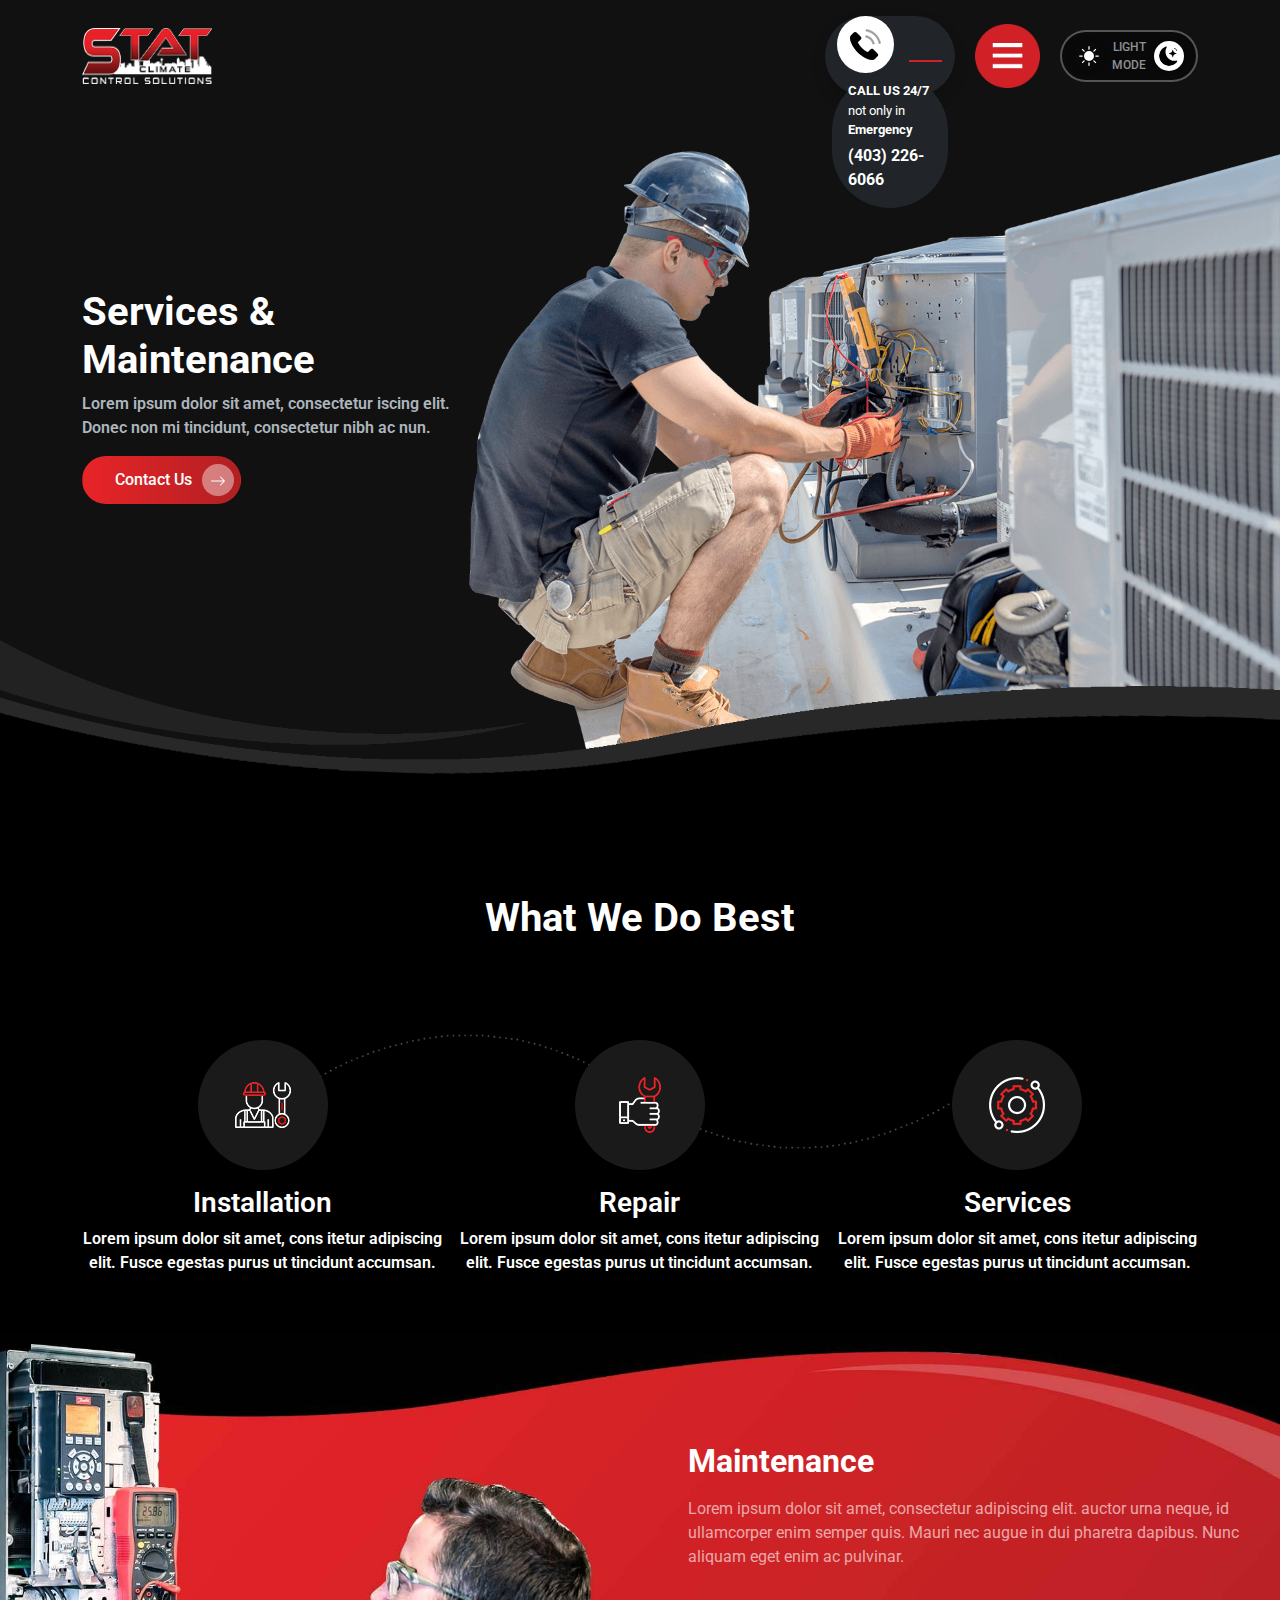
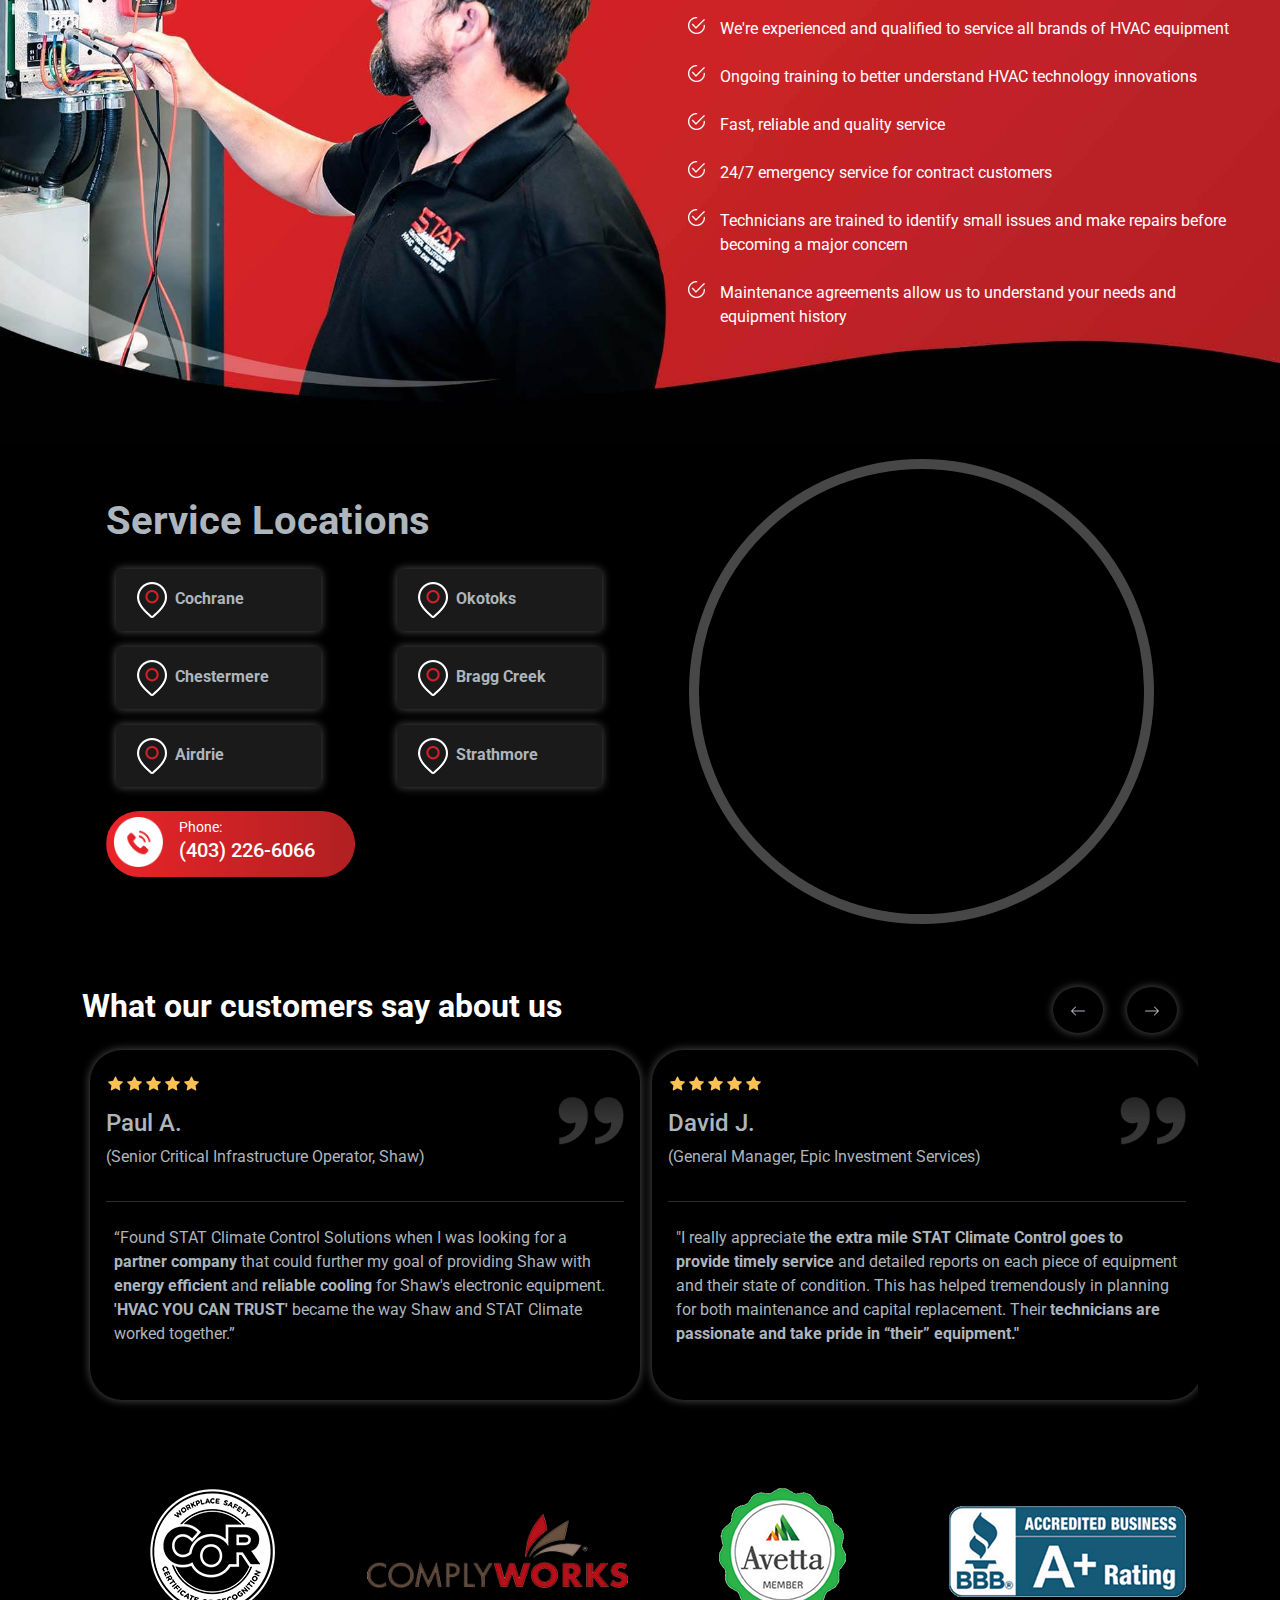
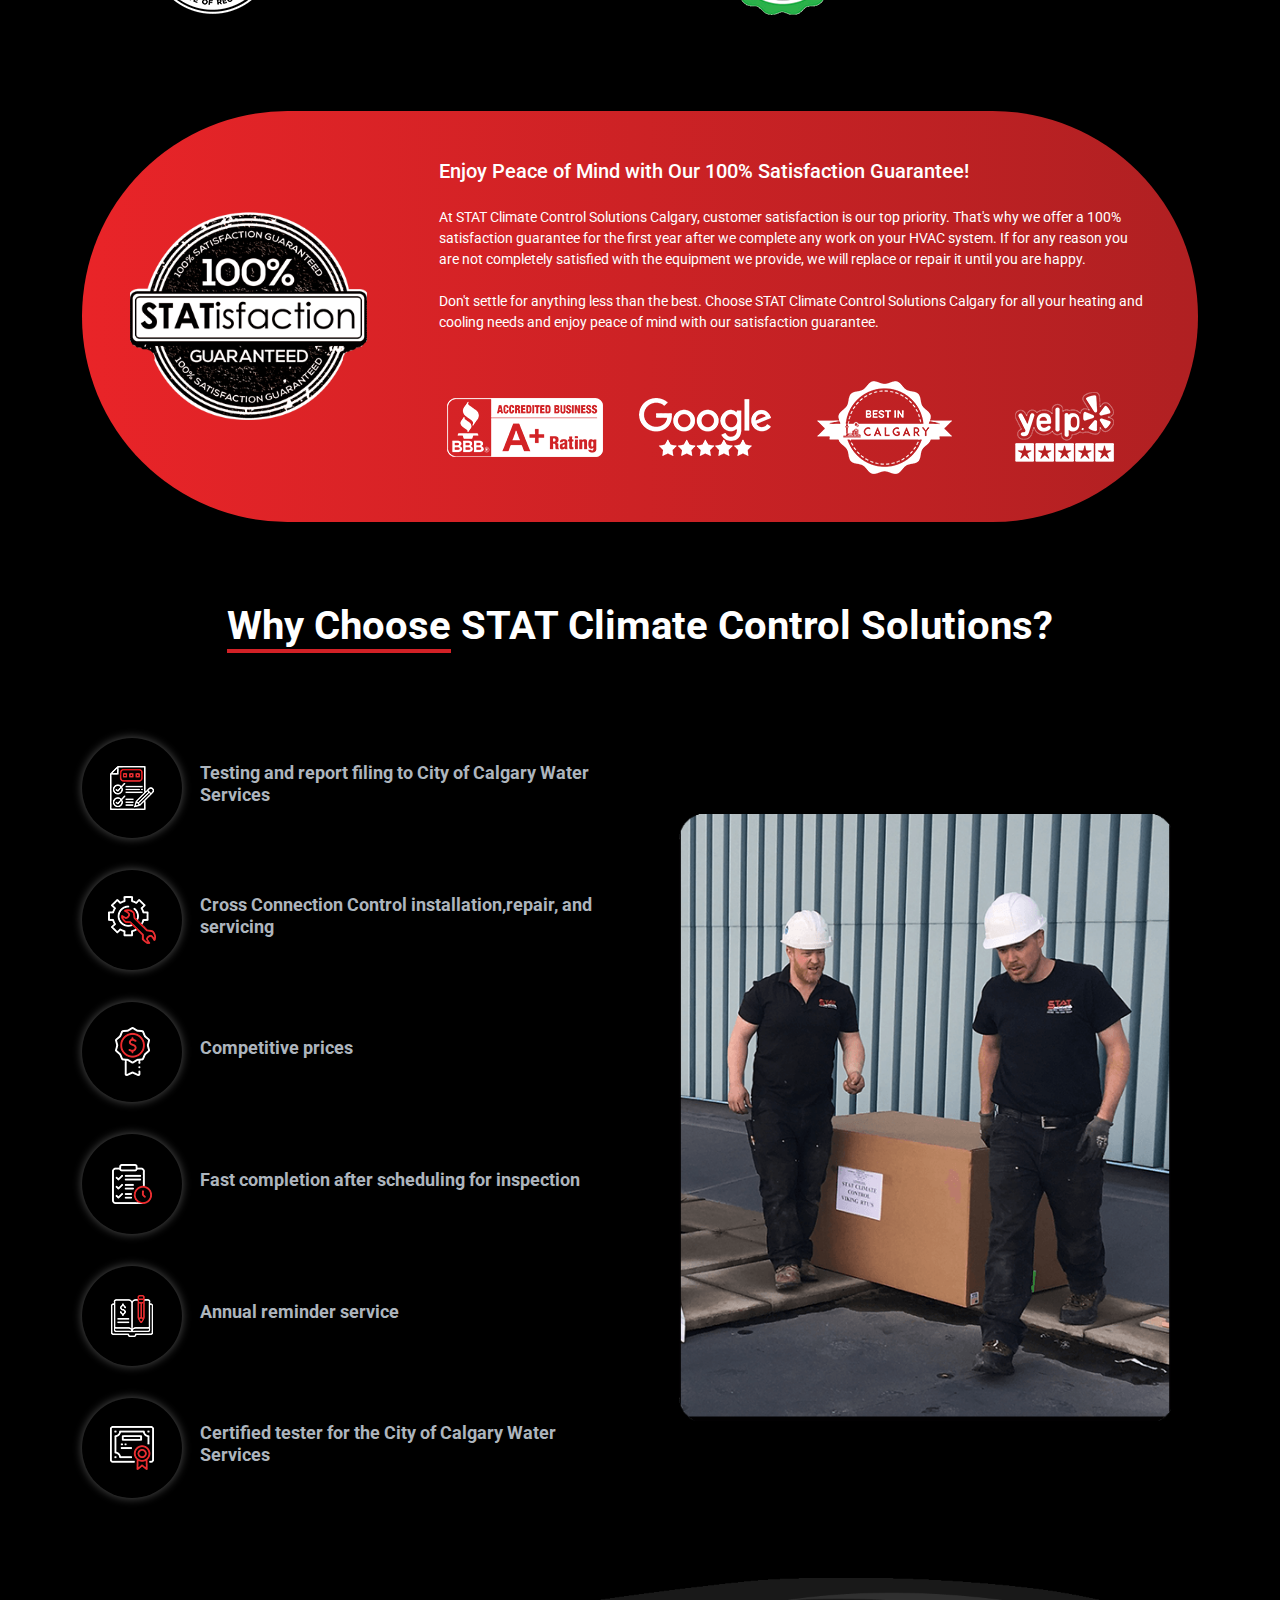
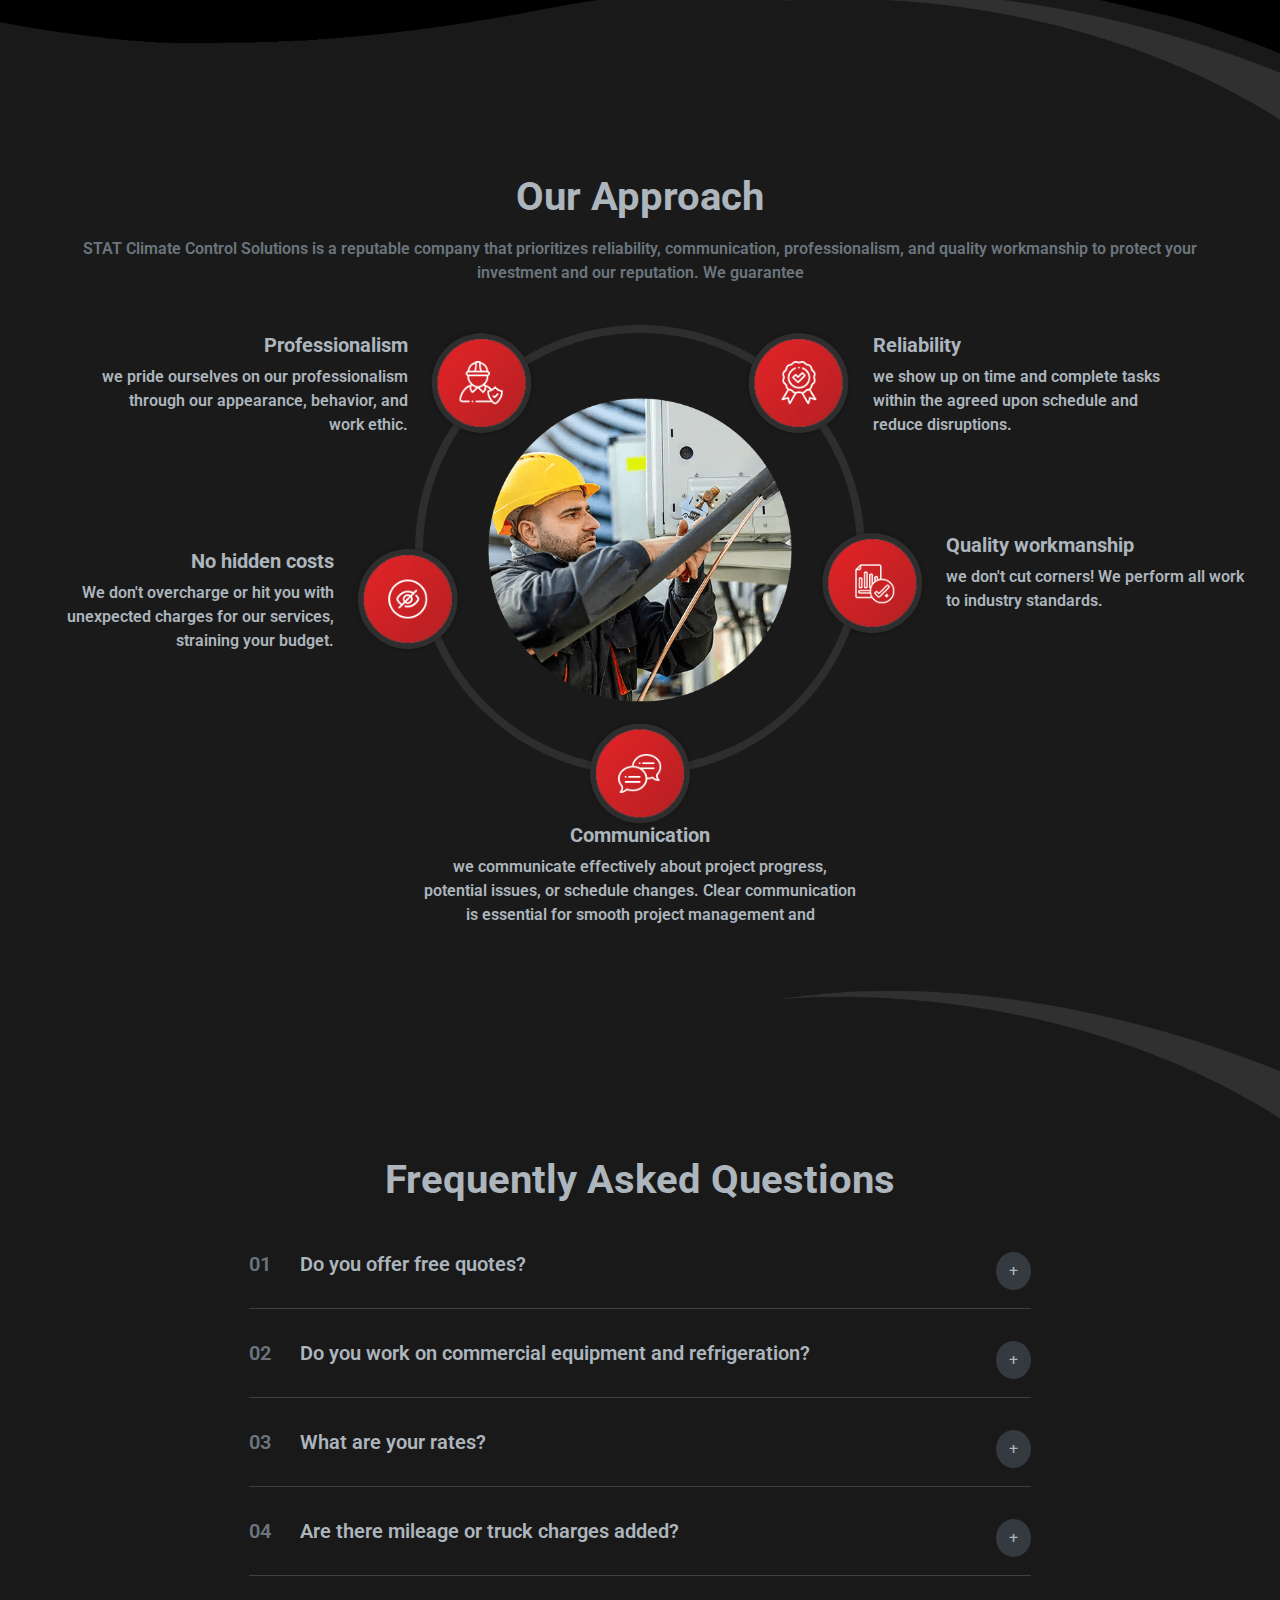
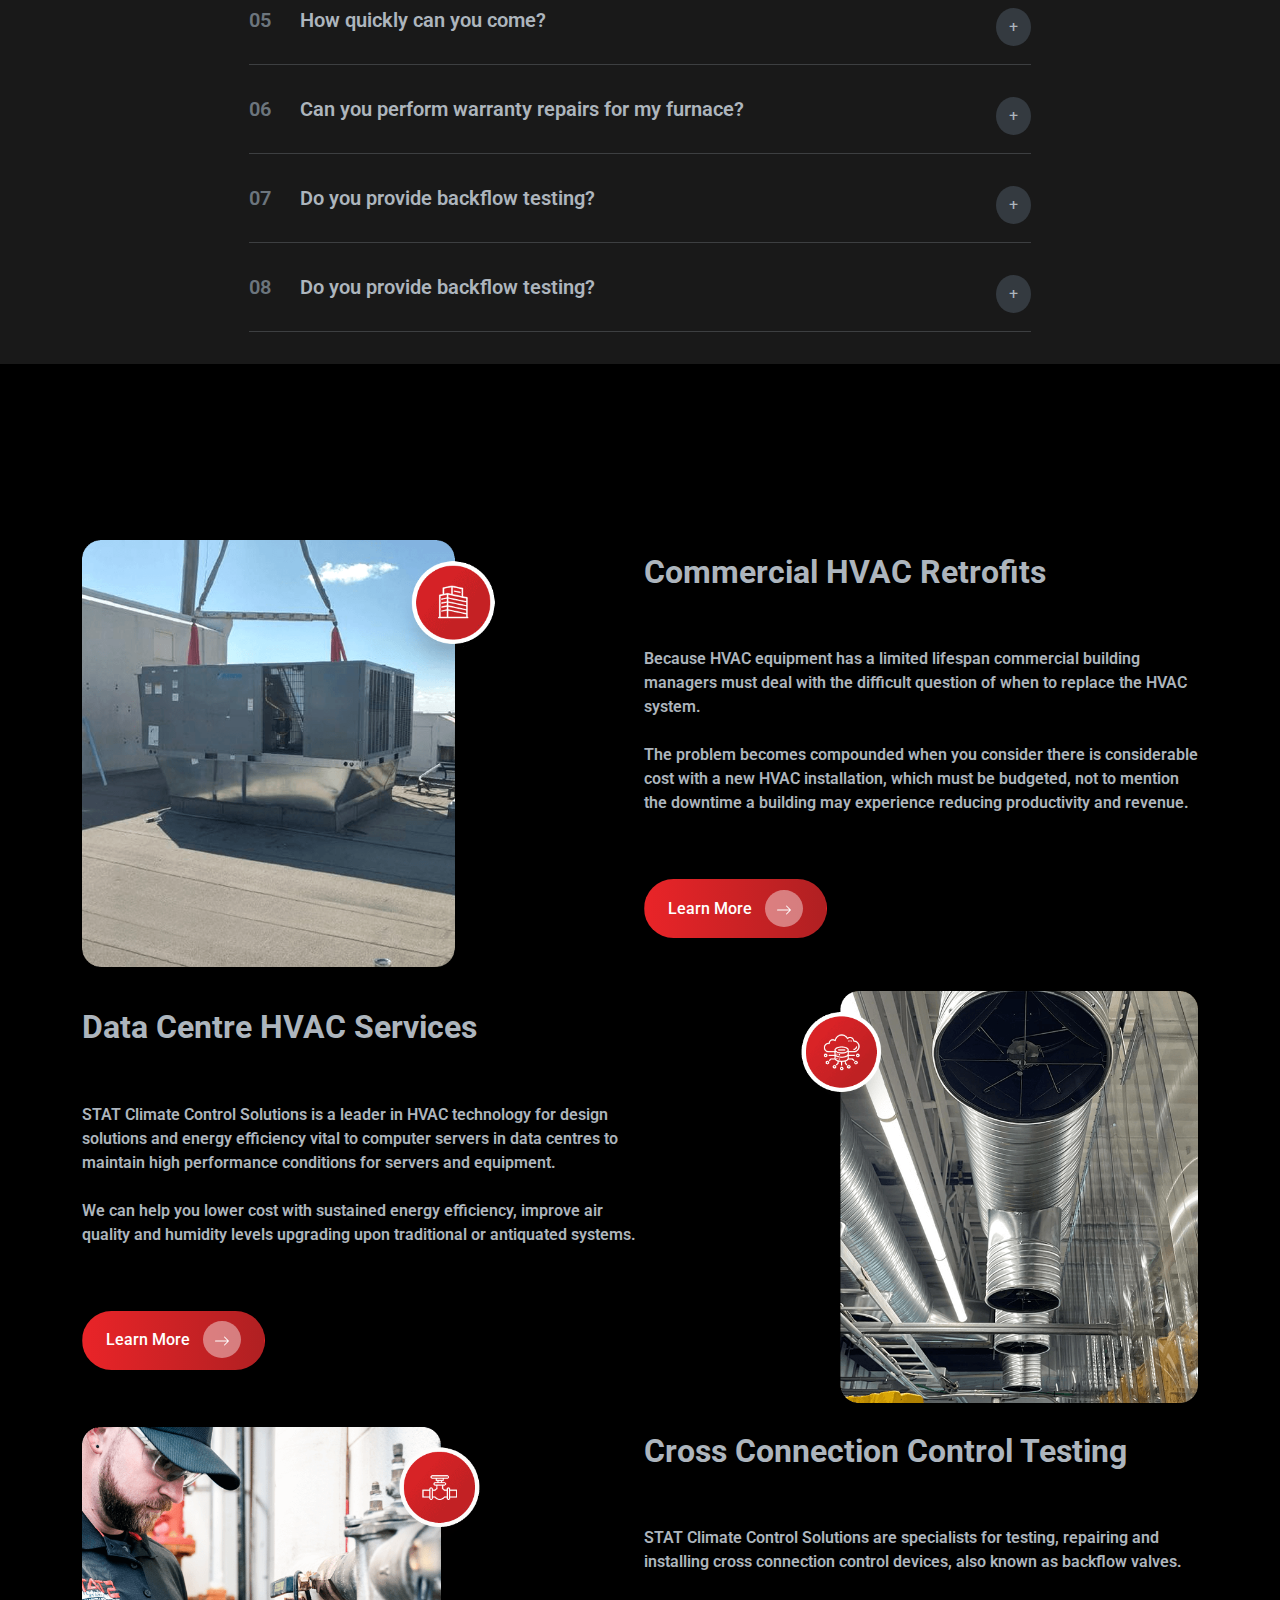
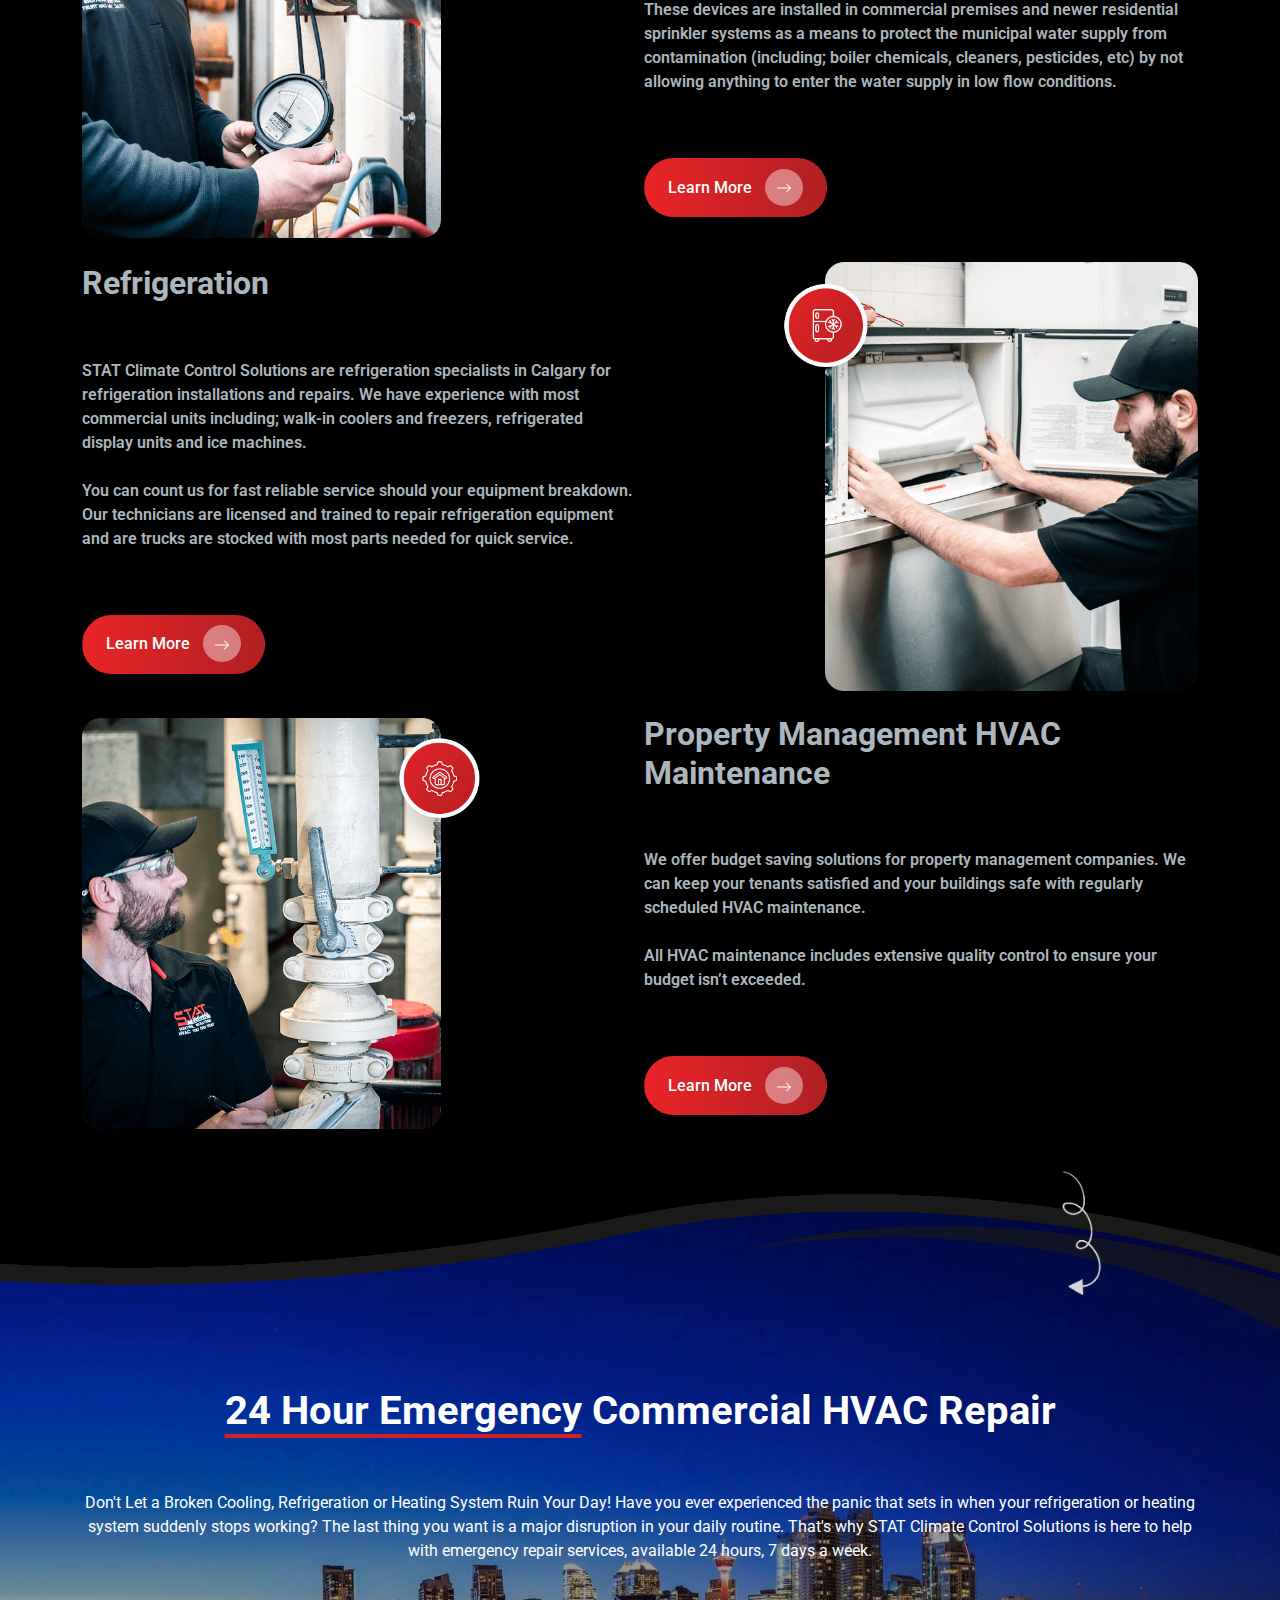
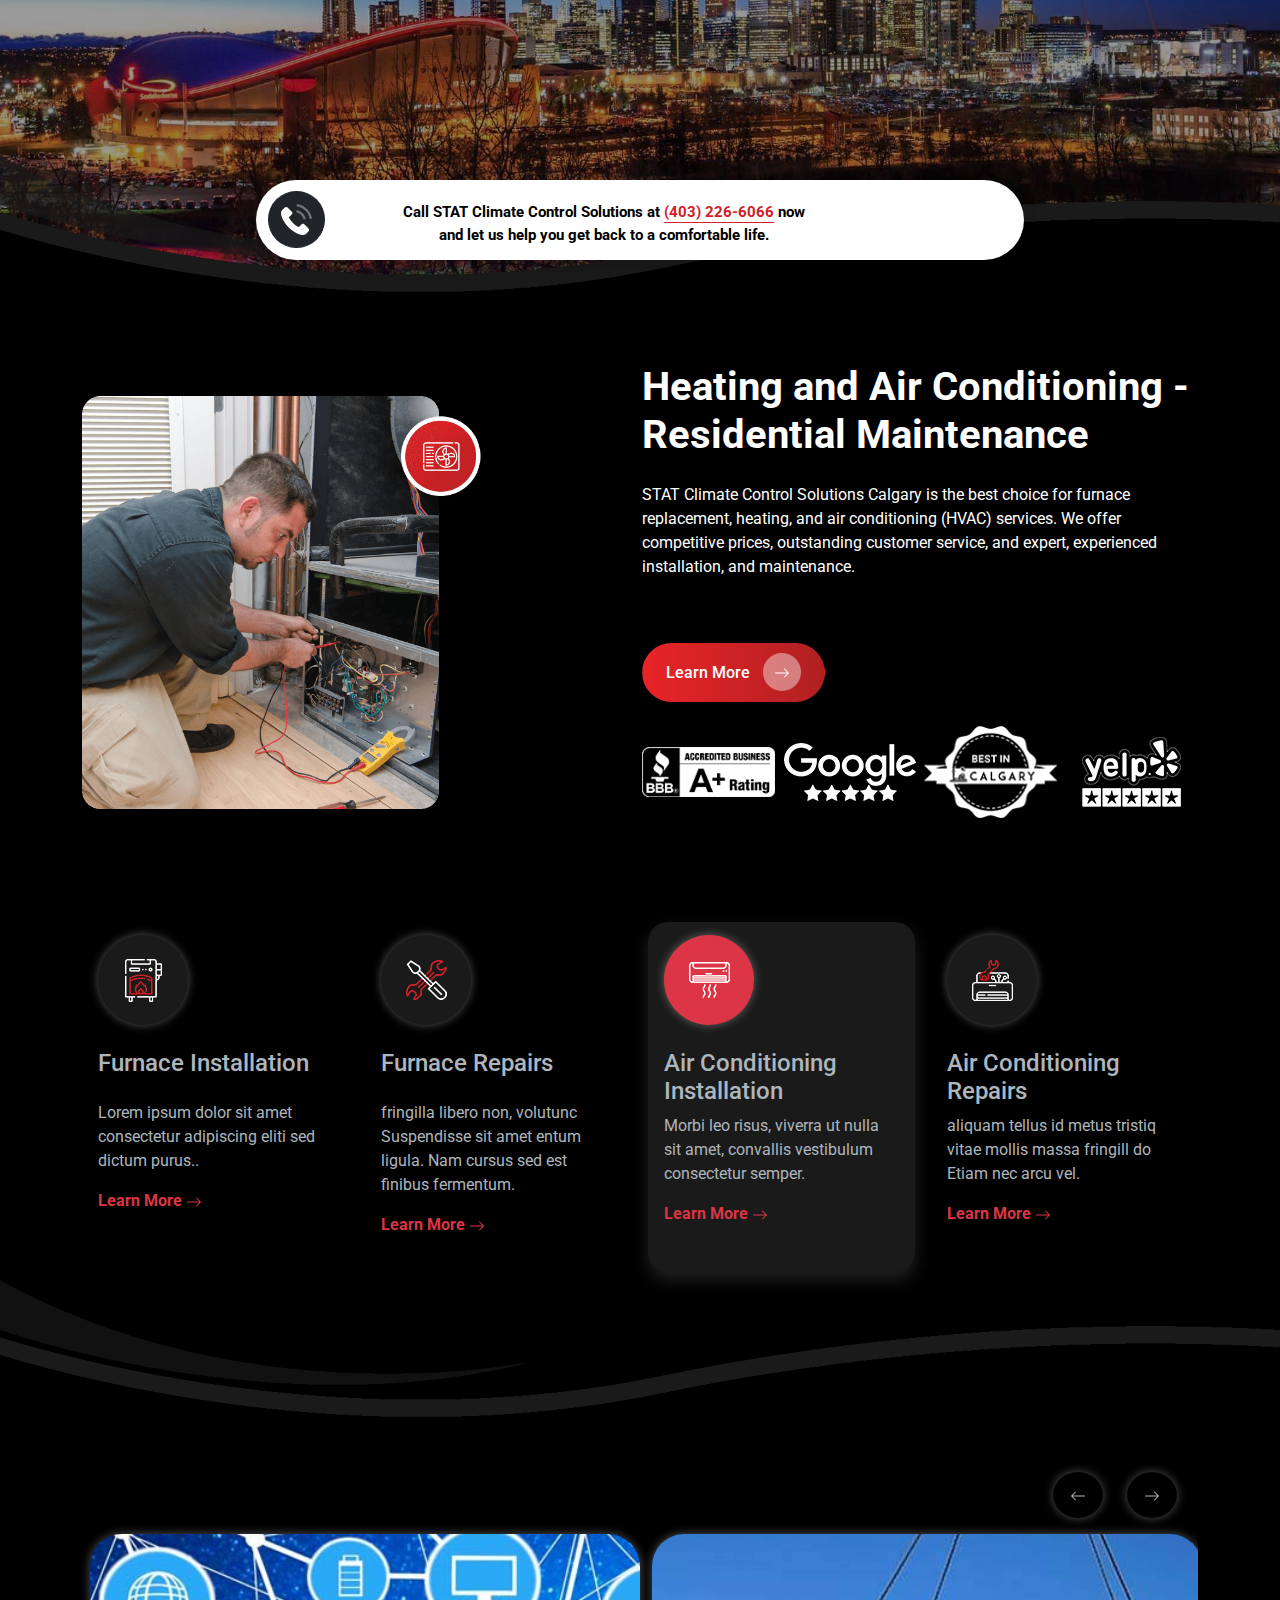
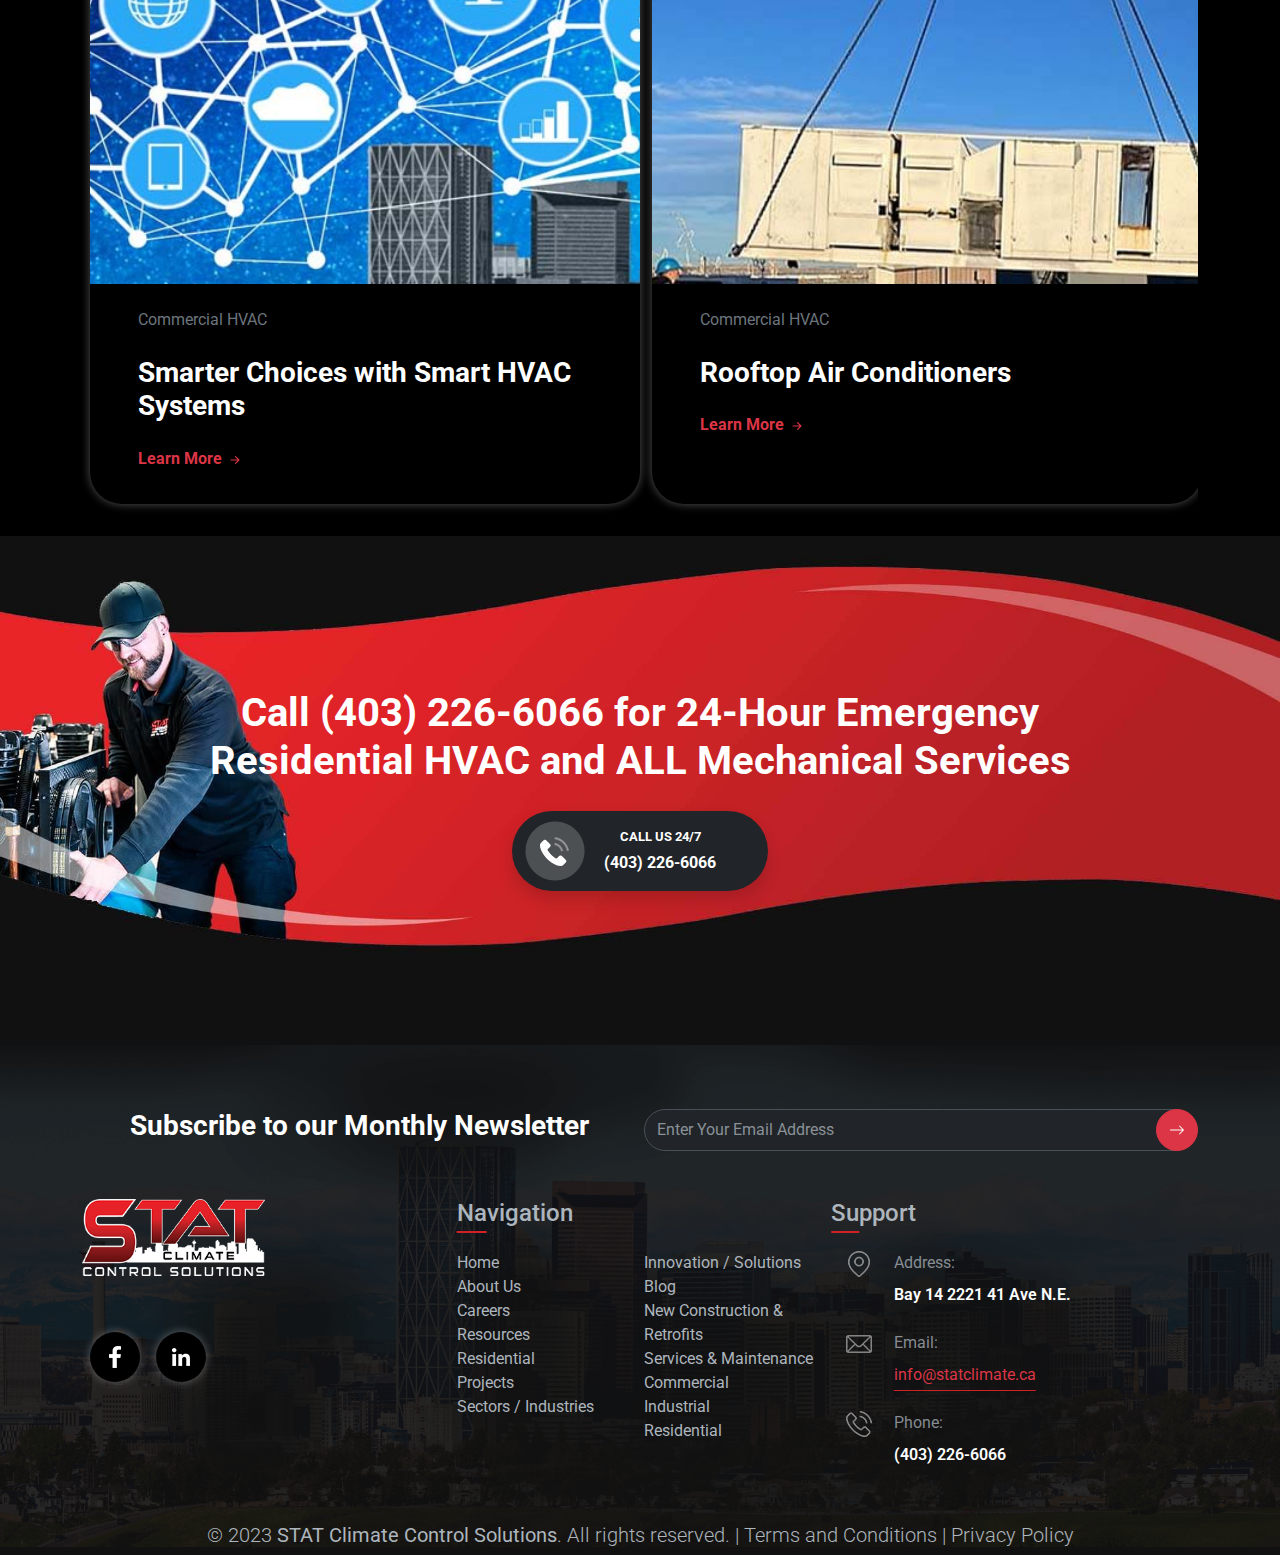
==== commit 298ae588: "update" ====
--- a/index-dark.html
+++ b/index-dark.html
@@ -810,7 +810,7 @@
 
     <!-- approach -->
     <section class="app-img-shap dark-bg">
-        <img src="images/shape-3-dark.png" alt="stat" class="img-fluid mt-5">
+        <img src="images/shape-3-dark.png" alt="stat" class="w-100 mt-5">
     </section>
     <section class="approach pt-3 dark-icon">
         
@@ -962,7 +962,7 @@
 
     <!-- question -->
     <section class="question-dark pb-3">
-        <img src="images/shape-3-dark.png" alt="stat" class="img-fluid mt-5">
+        <img src="images/shape-3-dark.png" alt="stat" class="w-100 mt-5">
         <div class="container">
             <h1 class="fw-bold text-center">Frequently Asked Questions</h1>
             <div class="list-question pt-4">
--- a/css/style.css
+++ b/css/style.css
@@ -123,7 +123,7 @@
 
 .group-call {
     width: 45%;
-    padding: 0 1% 0 1% !important;
+    padding: 0 1% 0 8px !important;
     height: 80px;
 }
 
--- a/css/responsive.css
+++ b/css/responsive.css
@@ -82,7 +82,7 @@
         width: 33%;
     }
     .group-call {
-        width: 50%;
+        width: 20%;
     }
     .group-call-1 {
         margin-top: 2% !important;
@@ -438,6 +438,9 @@
         position: absolute;
         transform: translate(0, 160%);
     }
+    .group-call {
+        width: 25% !important;
+    }
 }
 
 @media only screen and (max-width: 1068px) {
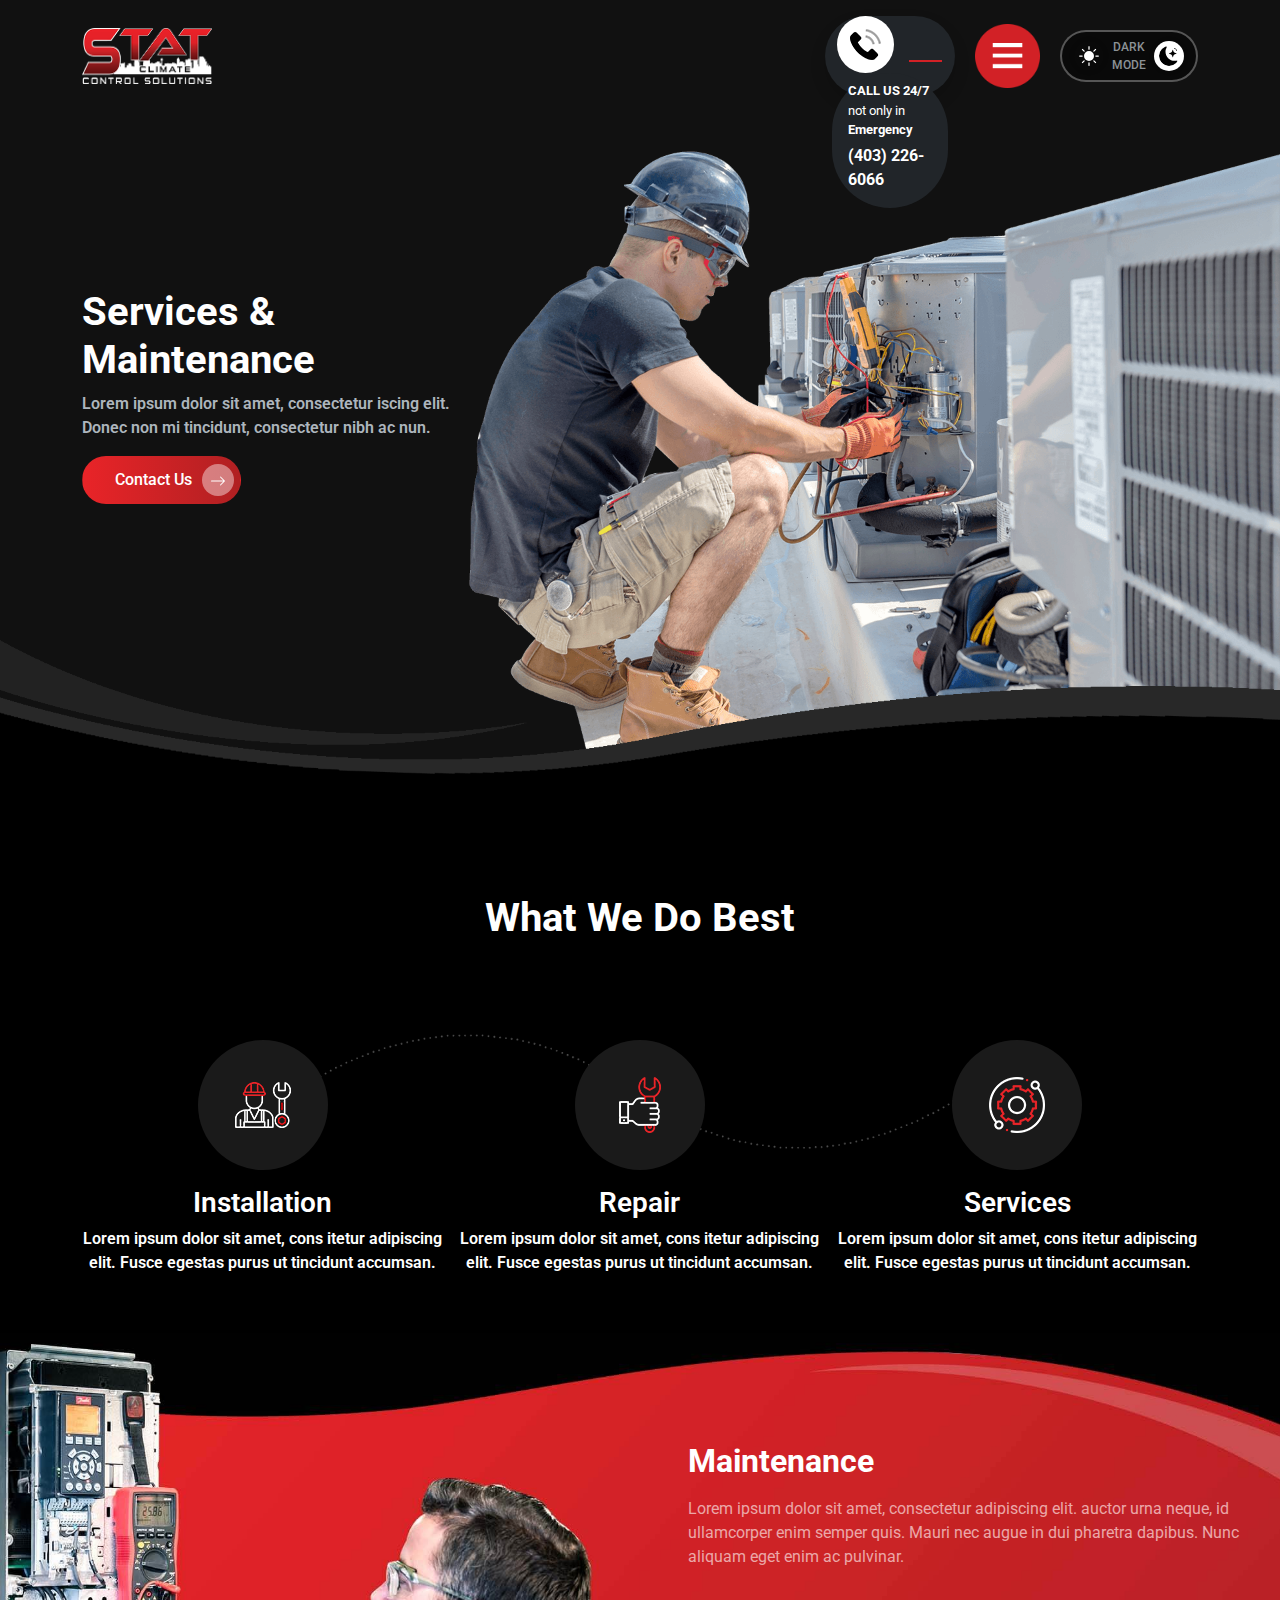
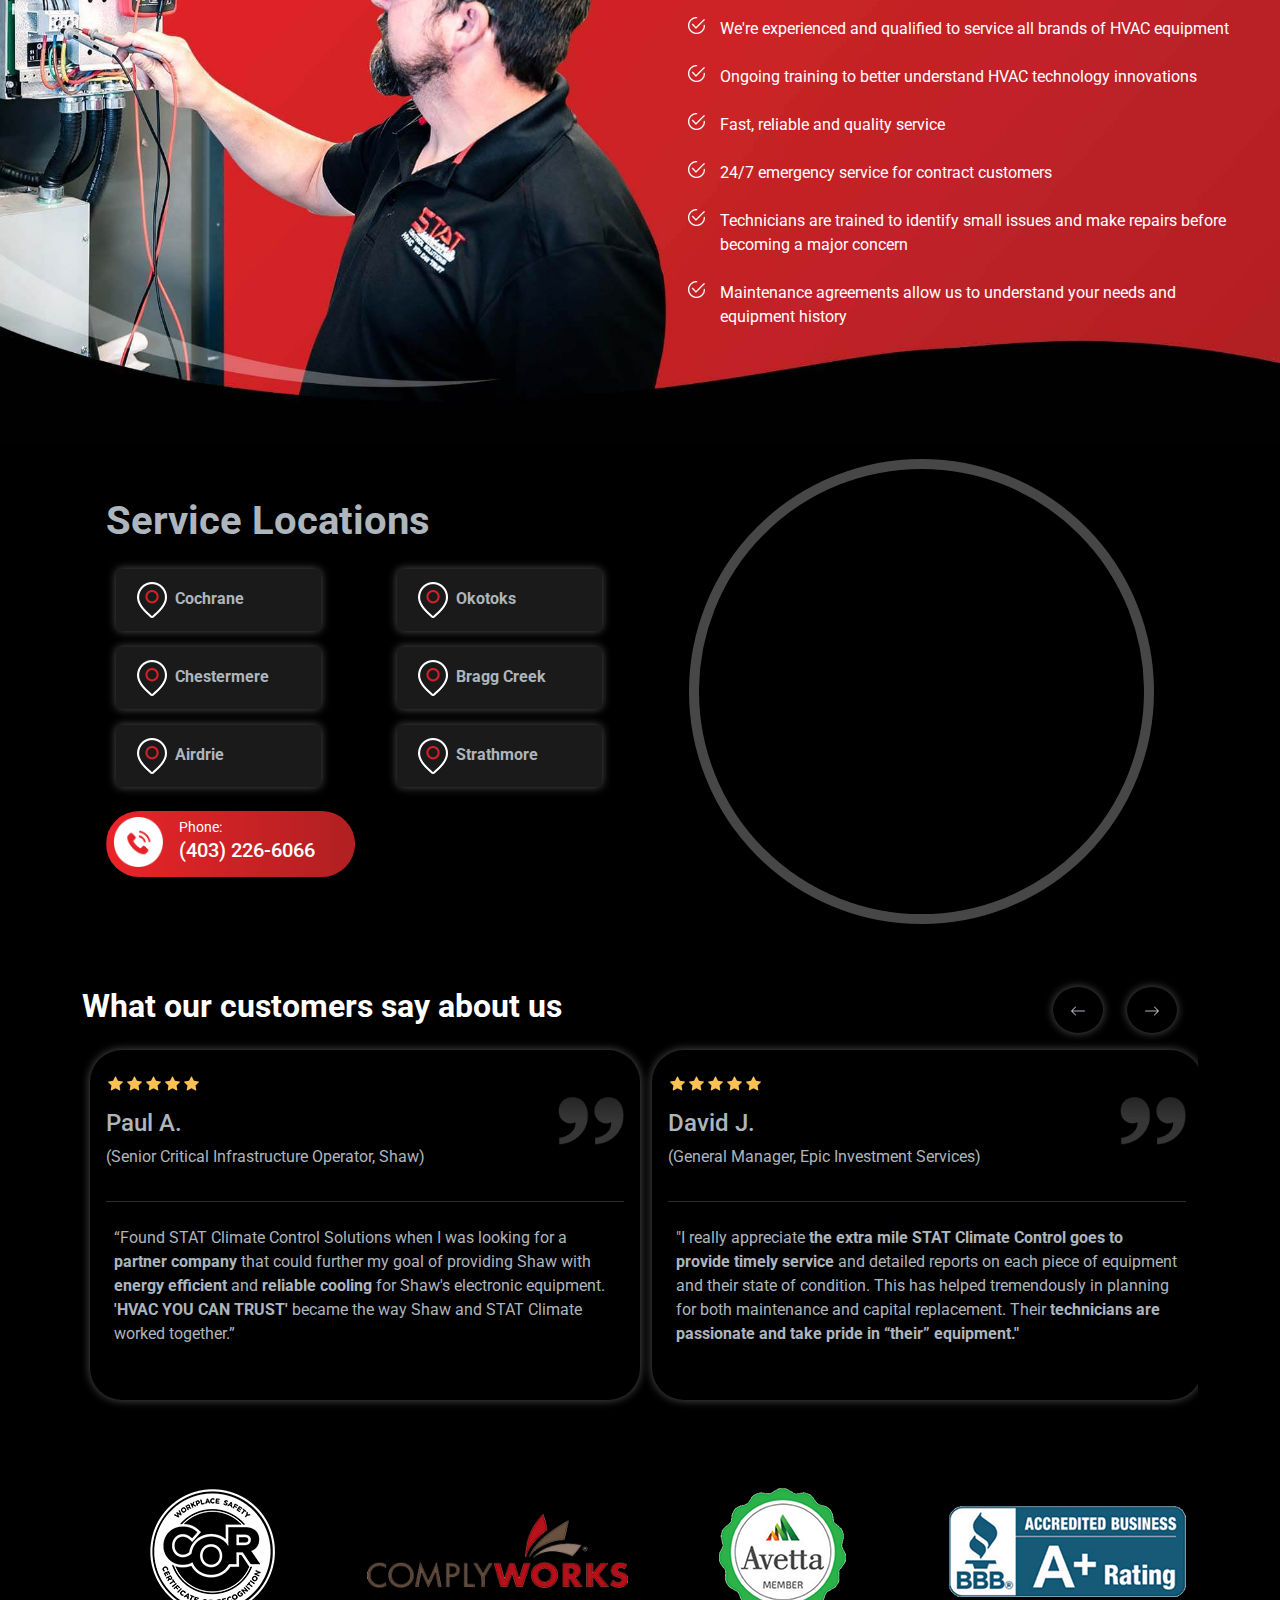
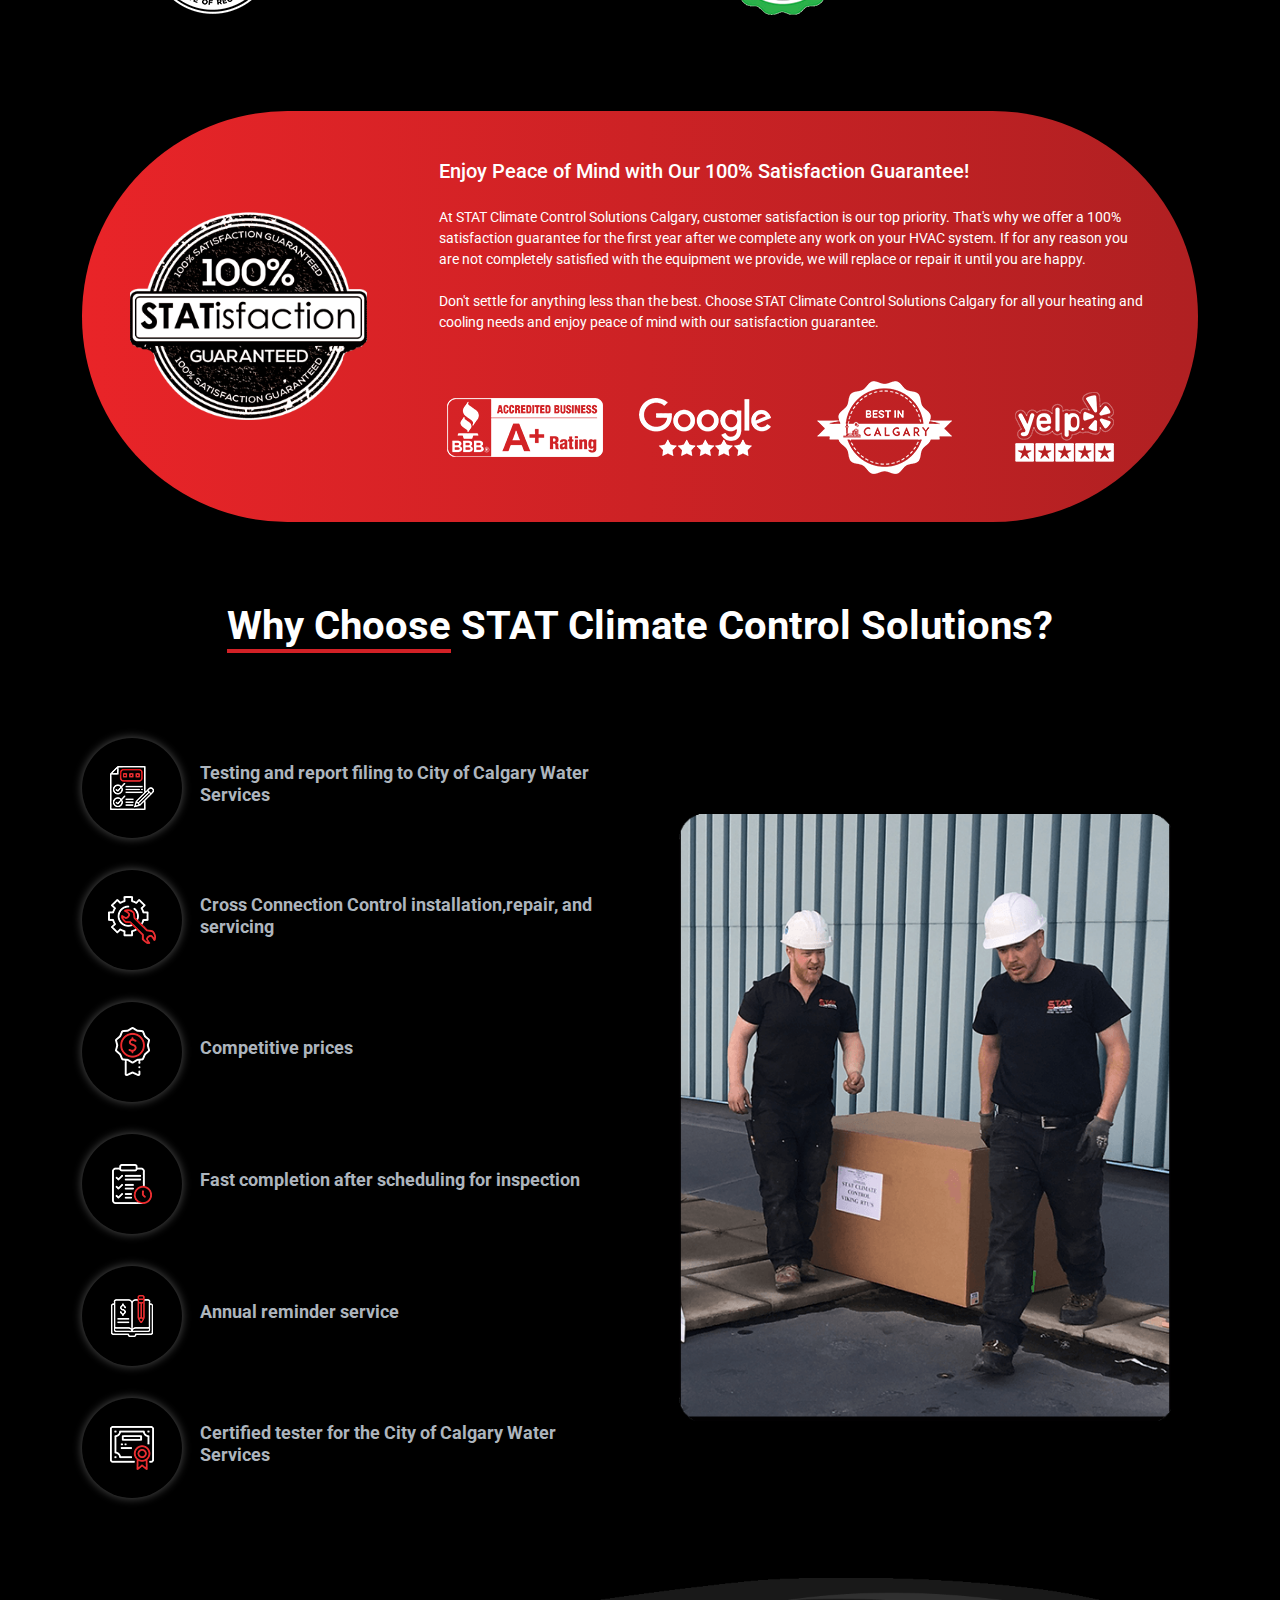
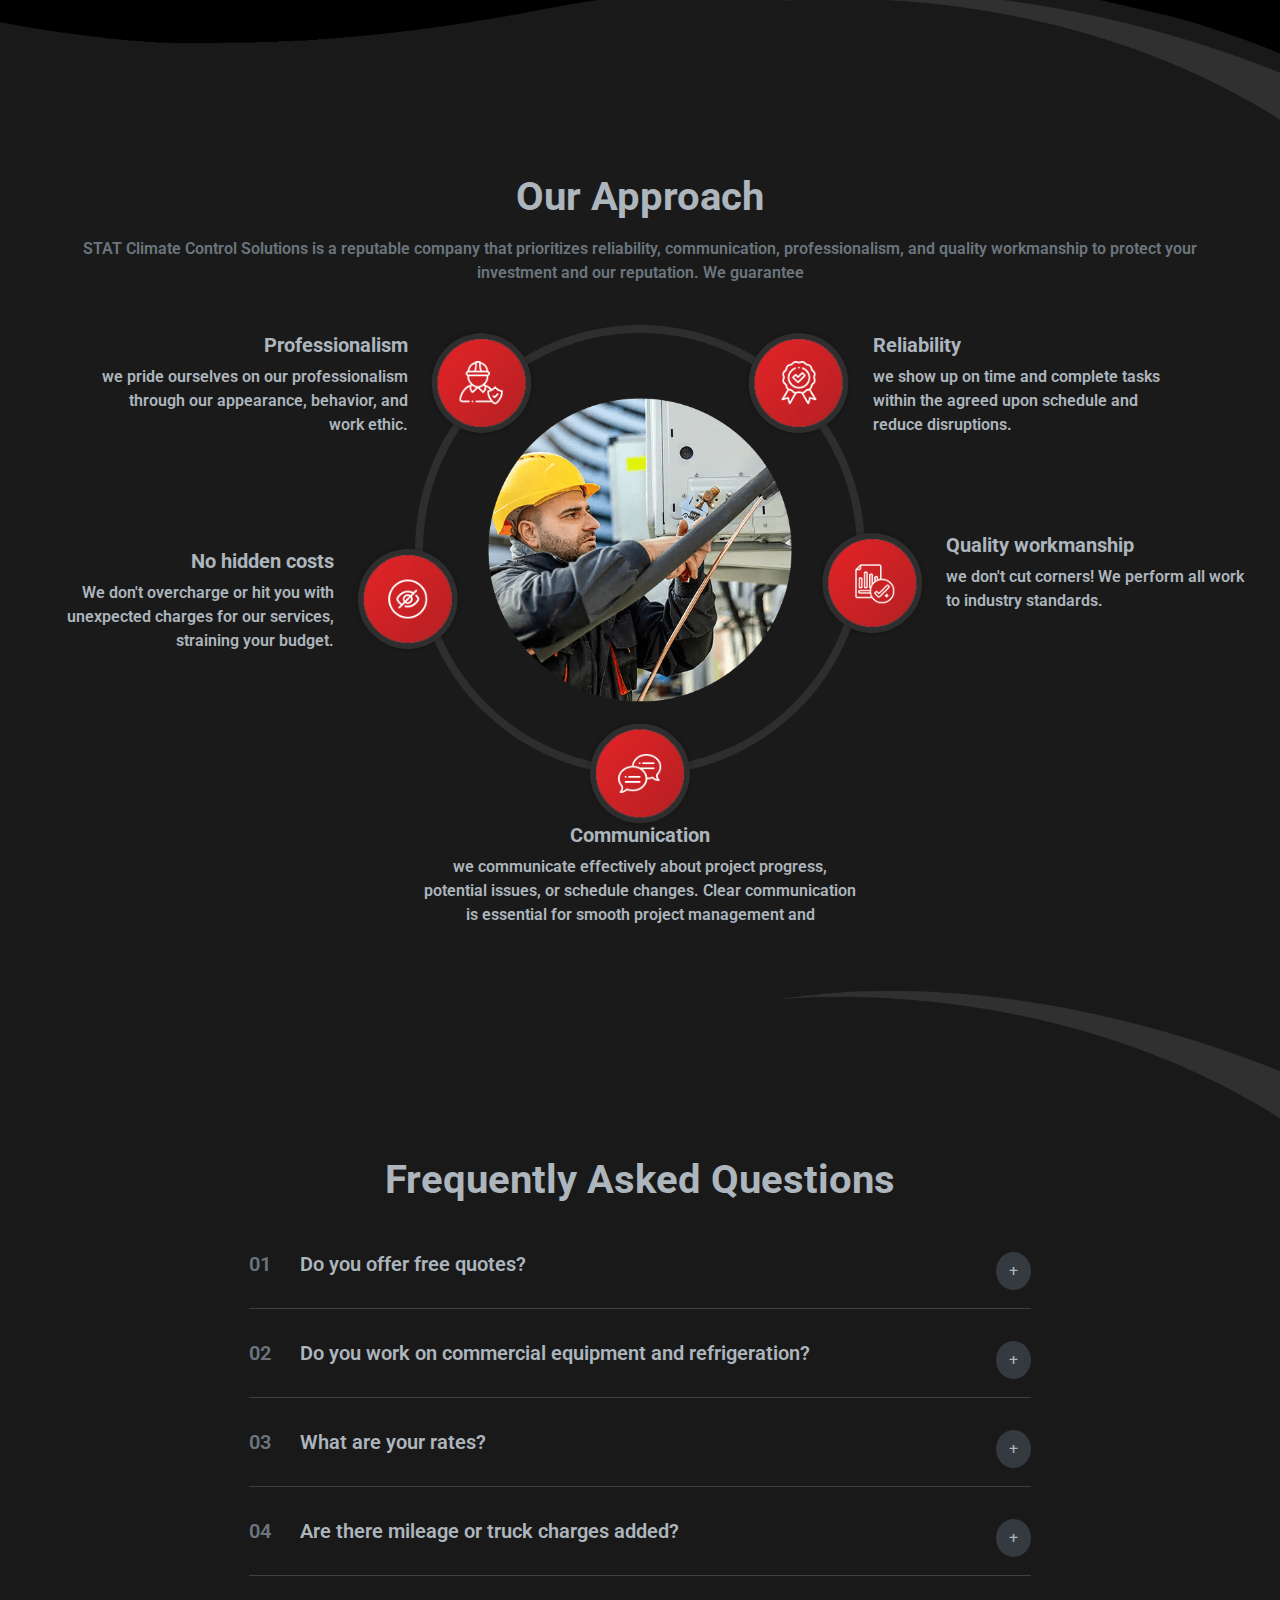
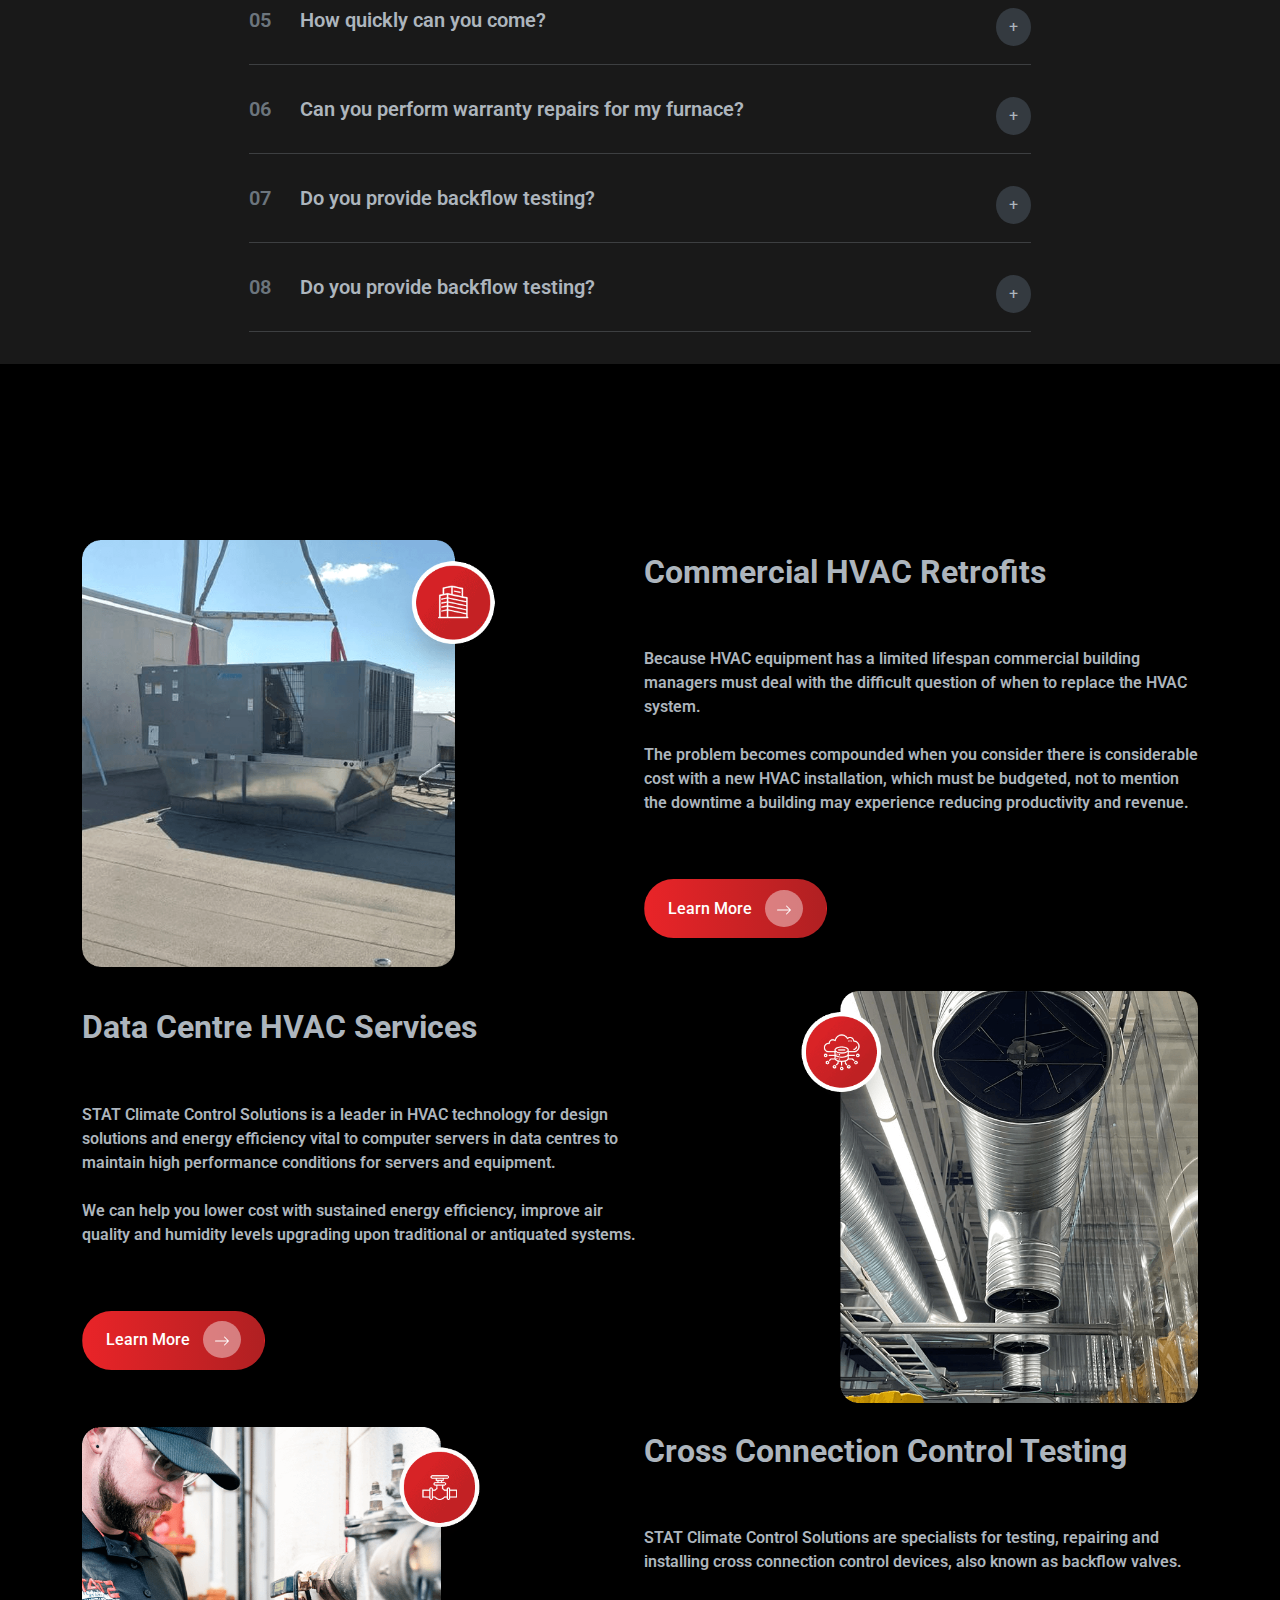
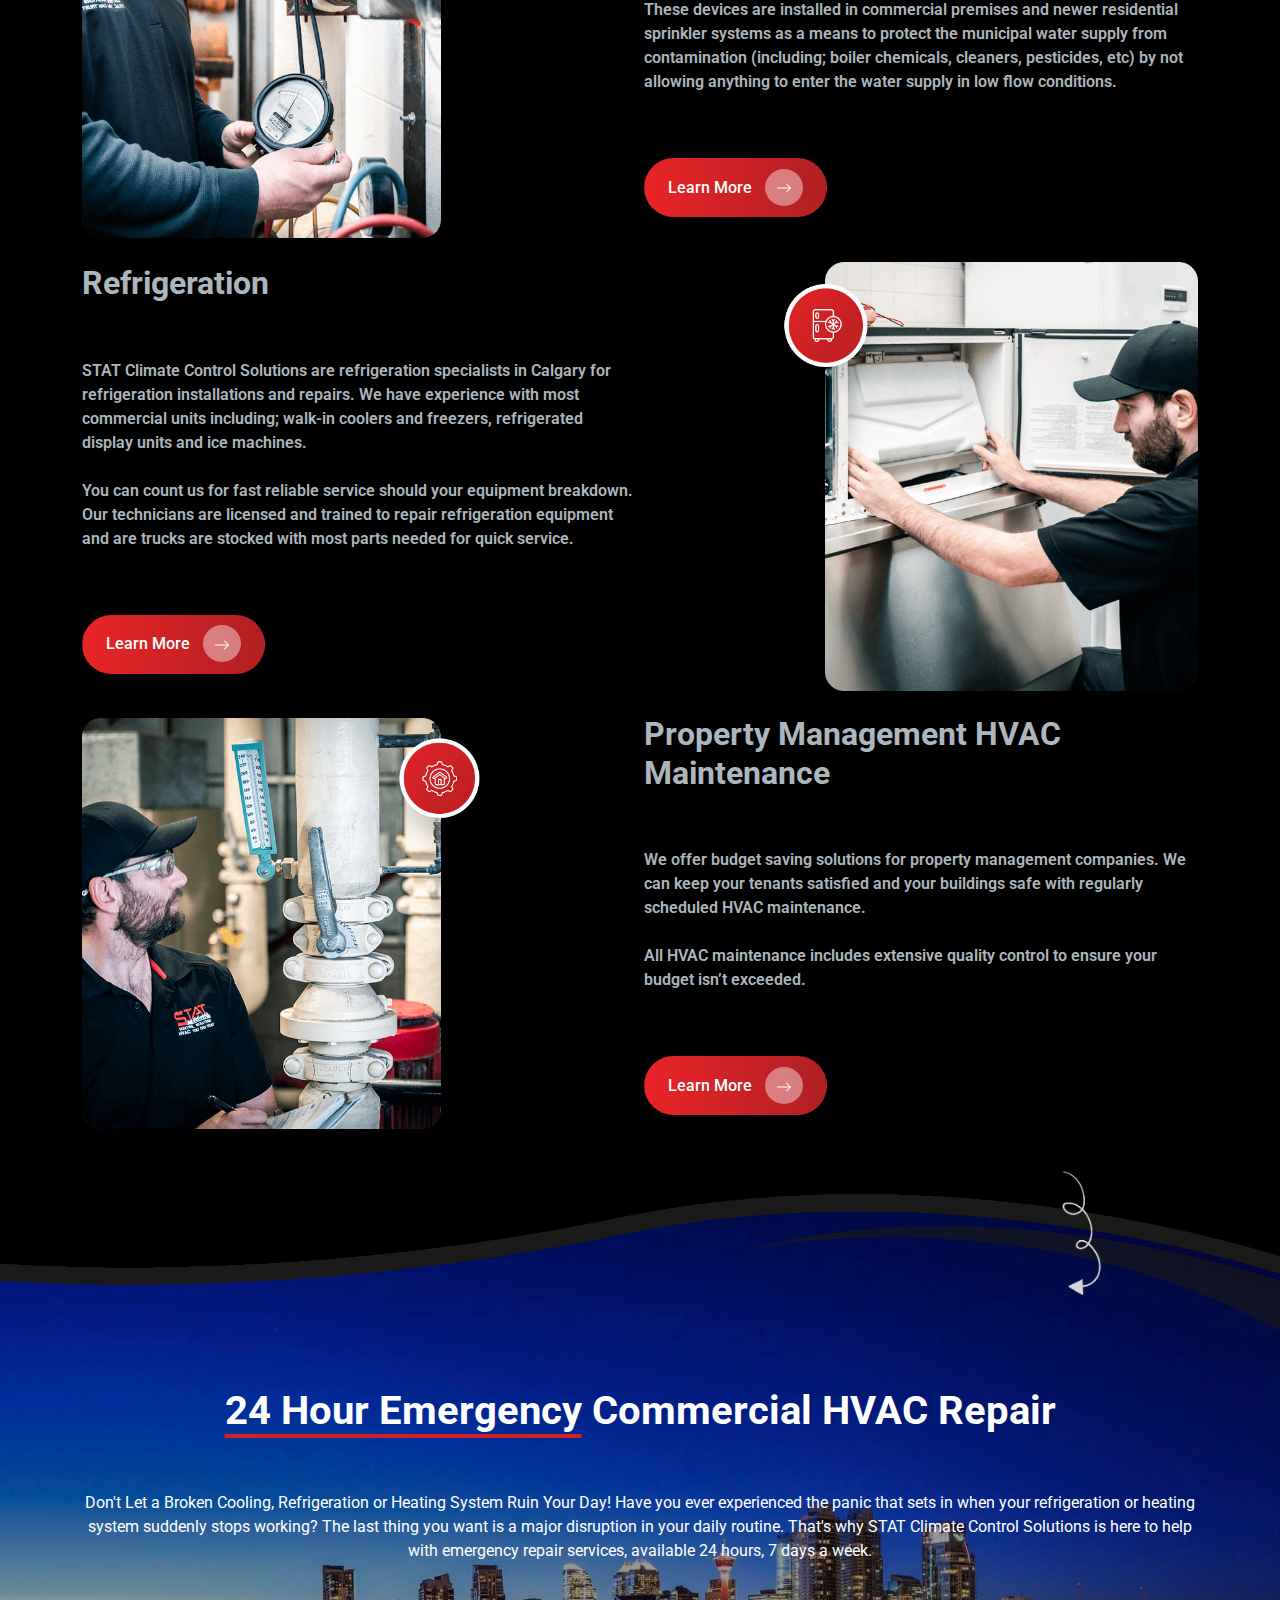
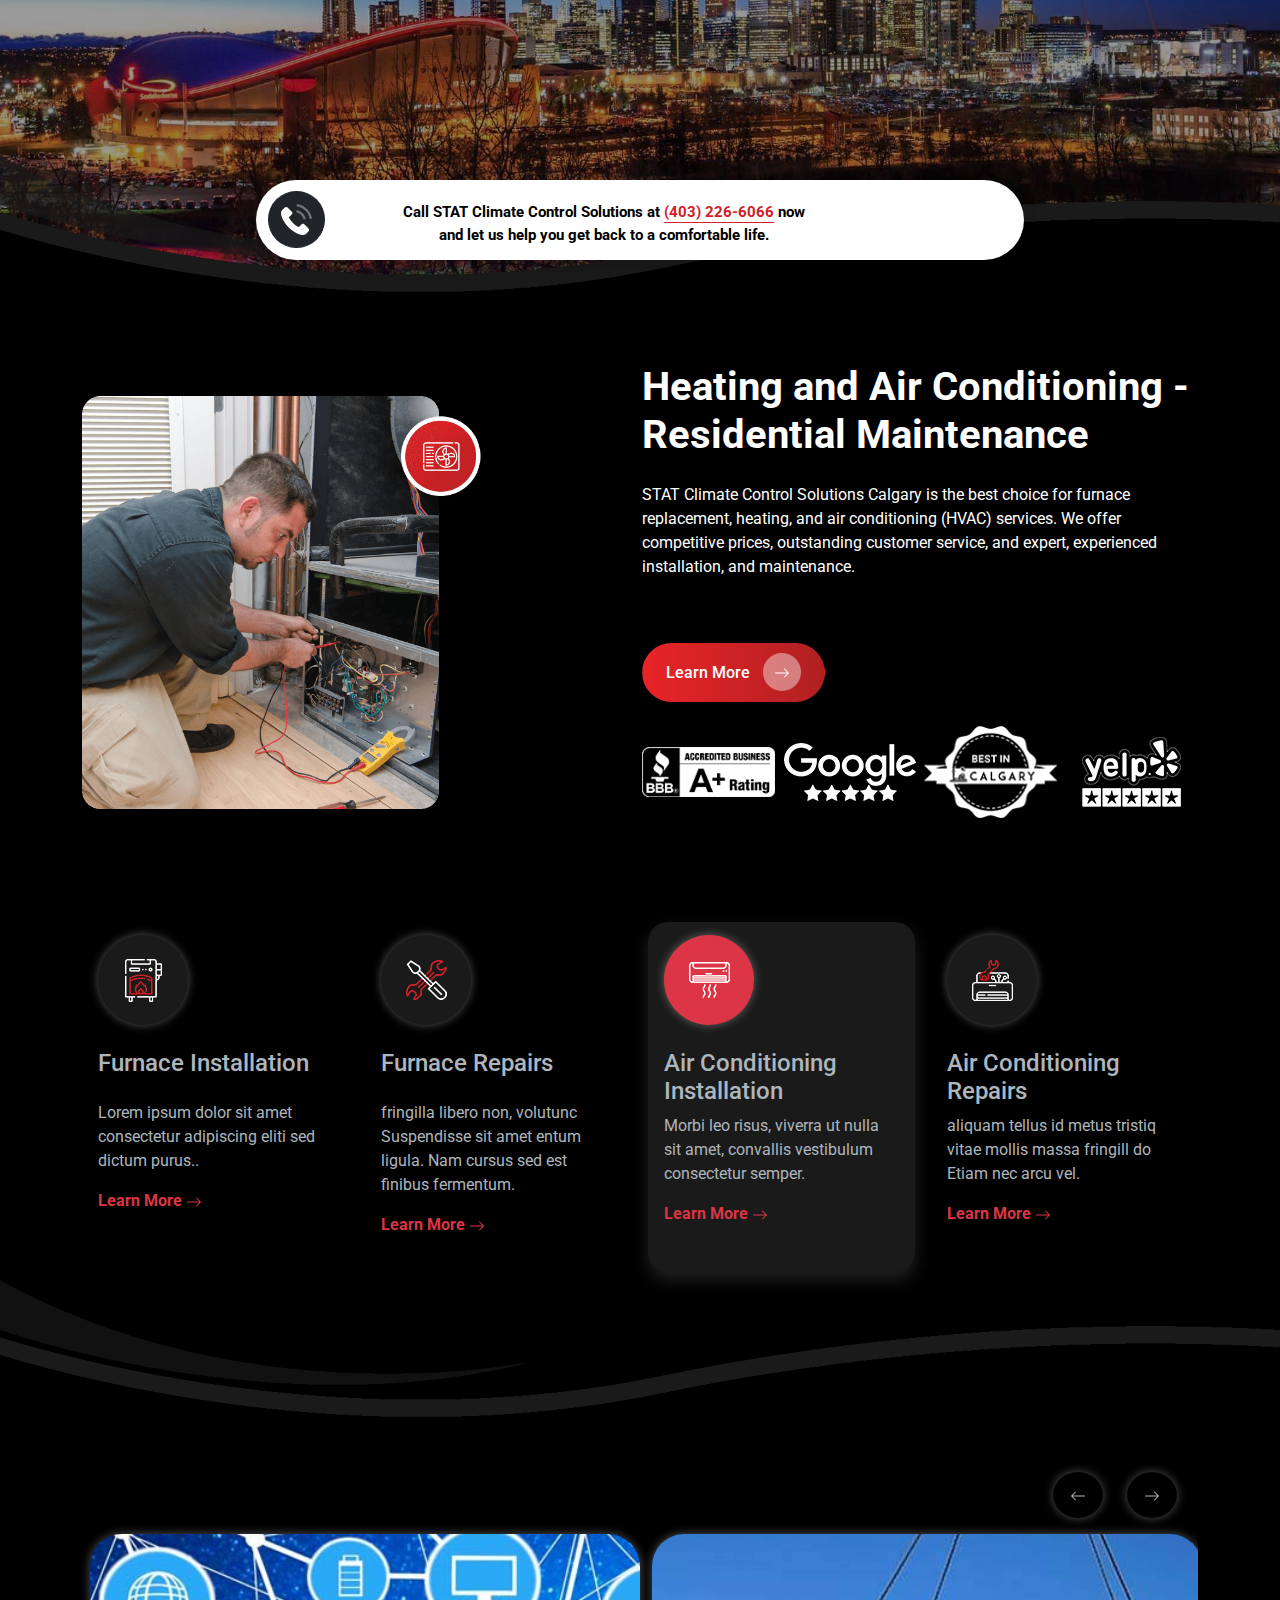
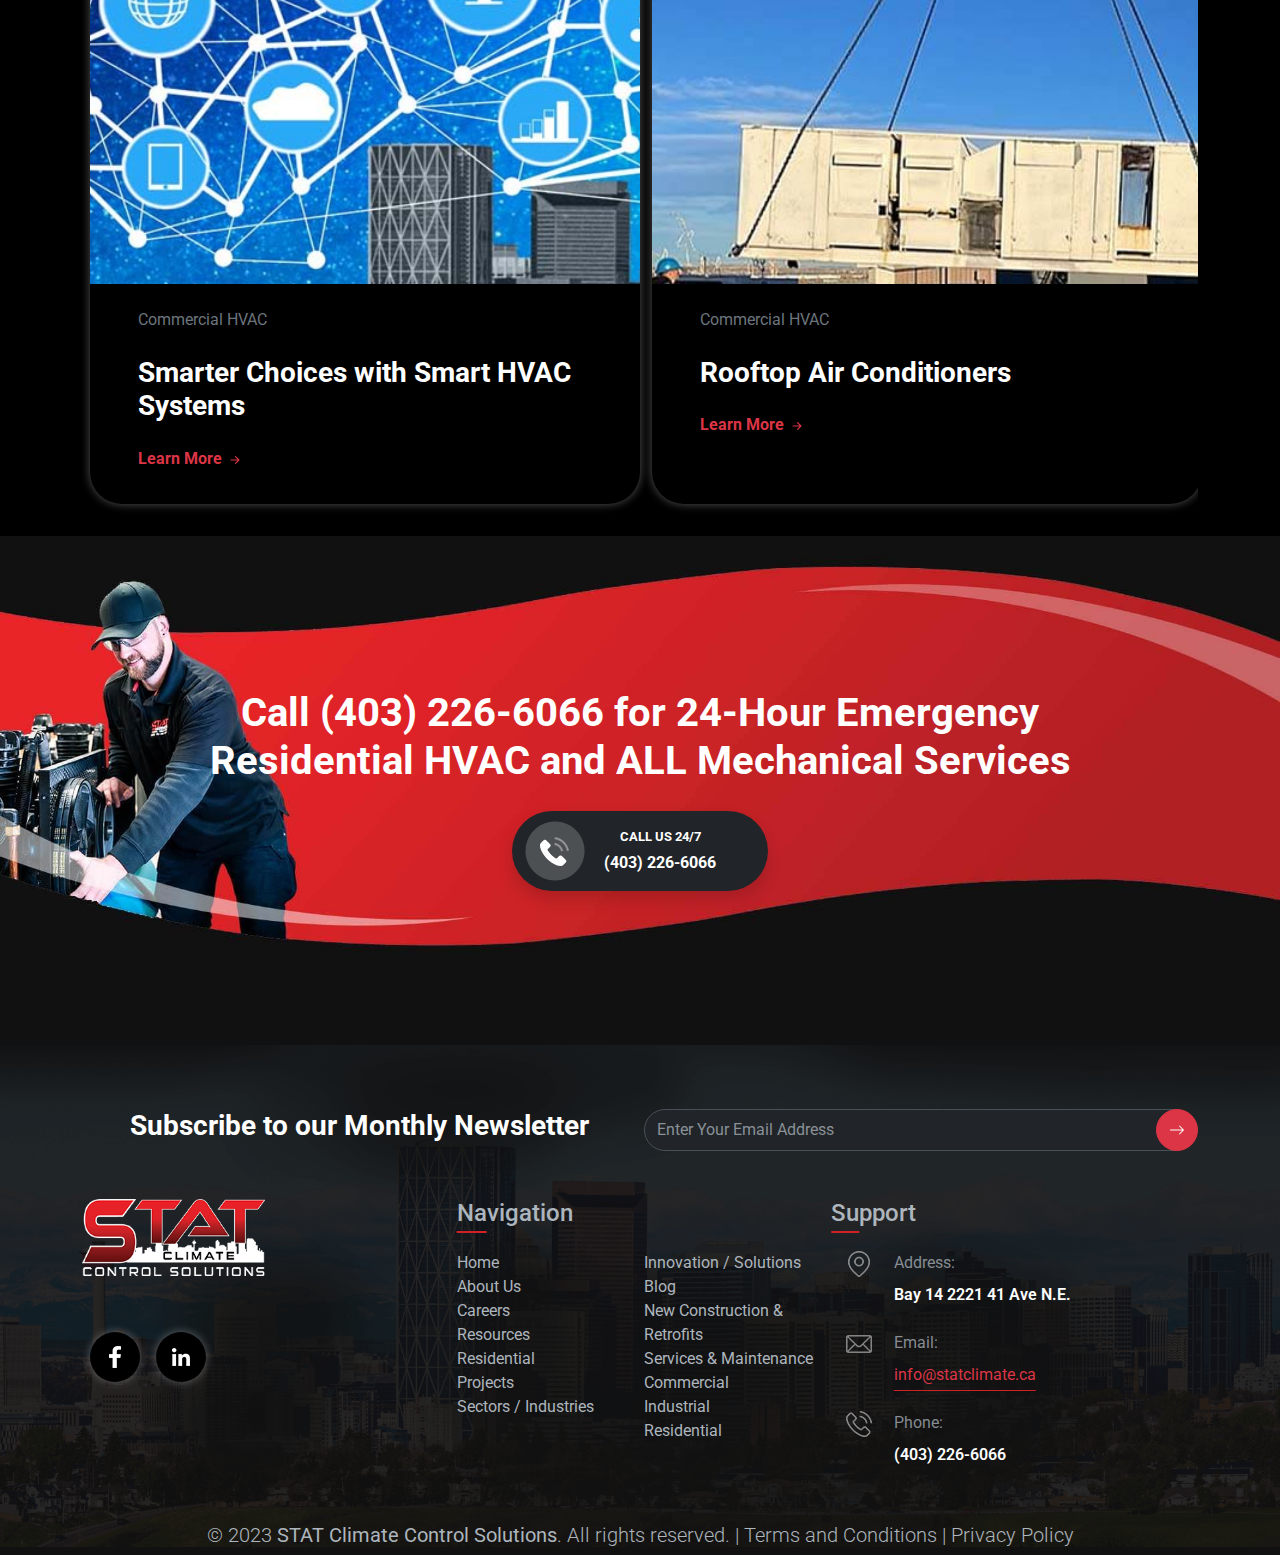
==== commit 59b0e123: "update" ====
--- a/index-dark.html
+++ b/index-dark.html
@@ -74,7 +74,7 @@
                             class="bi bi-sun-fill" viewBox="0 0 16 16">
                             <path
                                 d="M8 12a4 4 0 1 0 0-8 4 4 0 0 0 0 8zM8 0a.5.5 0 0 1 .5.5v2a.5.5 0 0 1-1 0v-2A.5.5 0 0 1 8 0zm0 13a.5.5 0 0 1 .5.5v2a.5.5 0 0 1-1 0v-2A.5.5 0 0 1 8 13zm8-5a.5.5 0 0 1-.5.5h-2a.5.5 0 0 1 0-1h2a.5.5 0 0 1 .5.5zM3 8a.5.5 0 0 1-.5.5h-2a.5.5 0 0 1 0-1h2A.5.5 0 0 1 3 8zm10.657-5.657a.5.5 0 0 1 0 .707l-1.414 1.415a.5.5 0 1 1-.707-.708l1.414-1.414a.5.5 0 0 1 .707 0zm-9.193 9.193a.5.5 0 0 1 0 .707L3.05 13.657a.5.5 0 0 1-.707-.707l1.414-1.414a.5.5 0 0 1 .707 0zm9.193 2.121a.5.5 0 0 1-.707 0l-1.414-1.414a.5.5 0 0 1 .707-.707l1.414 1.414a.5.5 0 0 1 0 .707zM4.464 4.465a.5.5 0 0 1-.707 0L2.343 3.05a.5.5 0 1 1 .707-.707l1.414 1.414a.5.5 0 0 1 0 .708z" />
-                        </svg><span id="nameMode-dark">LIGHT<br>MODE</span><svg id="dark-dark"
+                        </svg><span id="nameMode-dark">DARK<br>MODE</span><svg id="dark-dark"
                             xmlns="http://www.w3.org/2000/svg" width="16" height="16" fill="currentColor"
                             class="bi bi-moon-stars-fill" viewBox="0 0 16 16">
                             <path
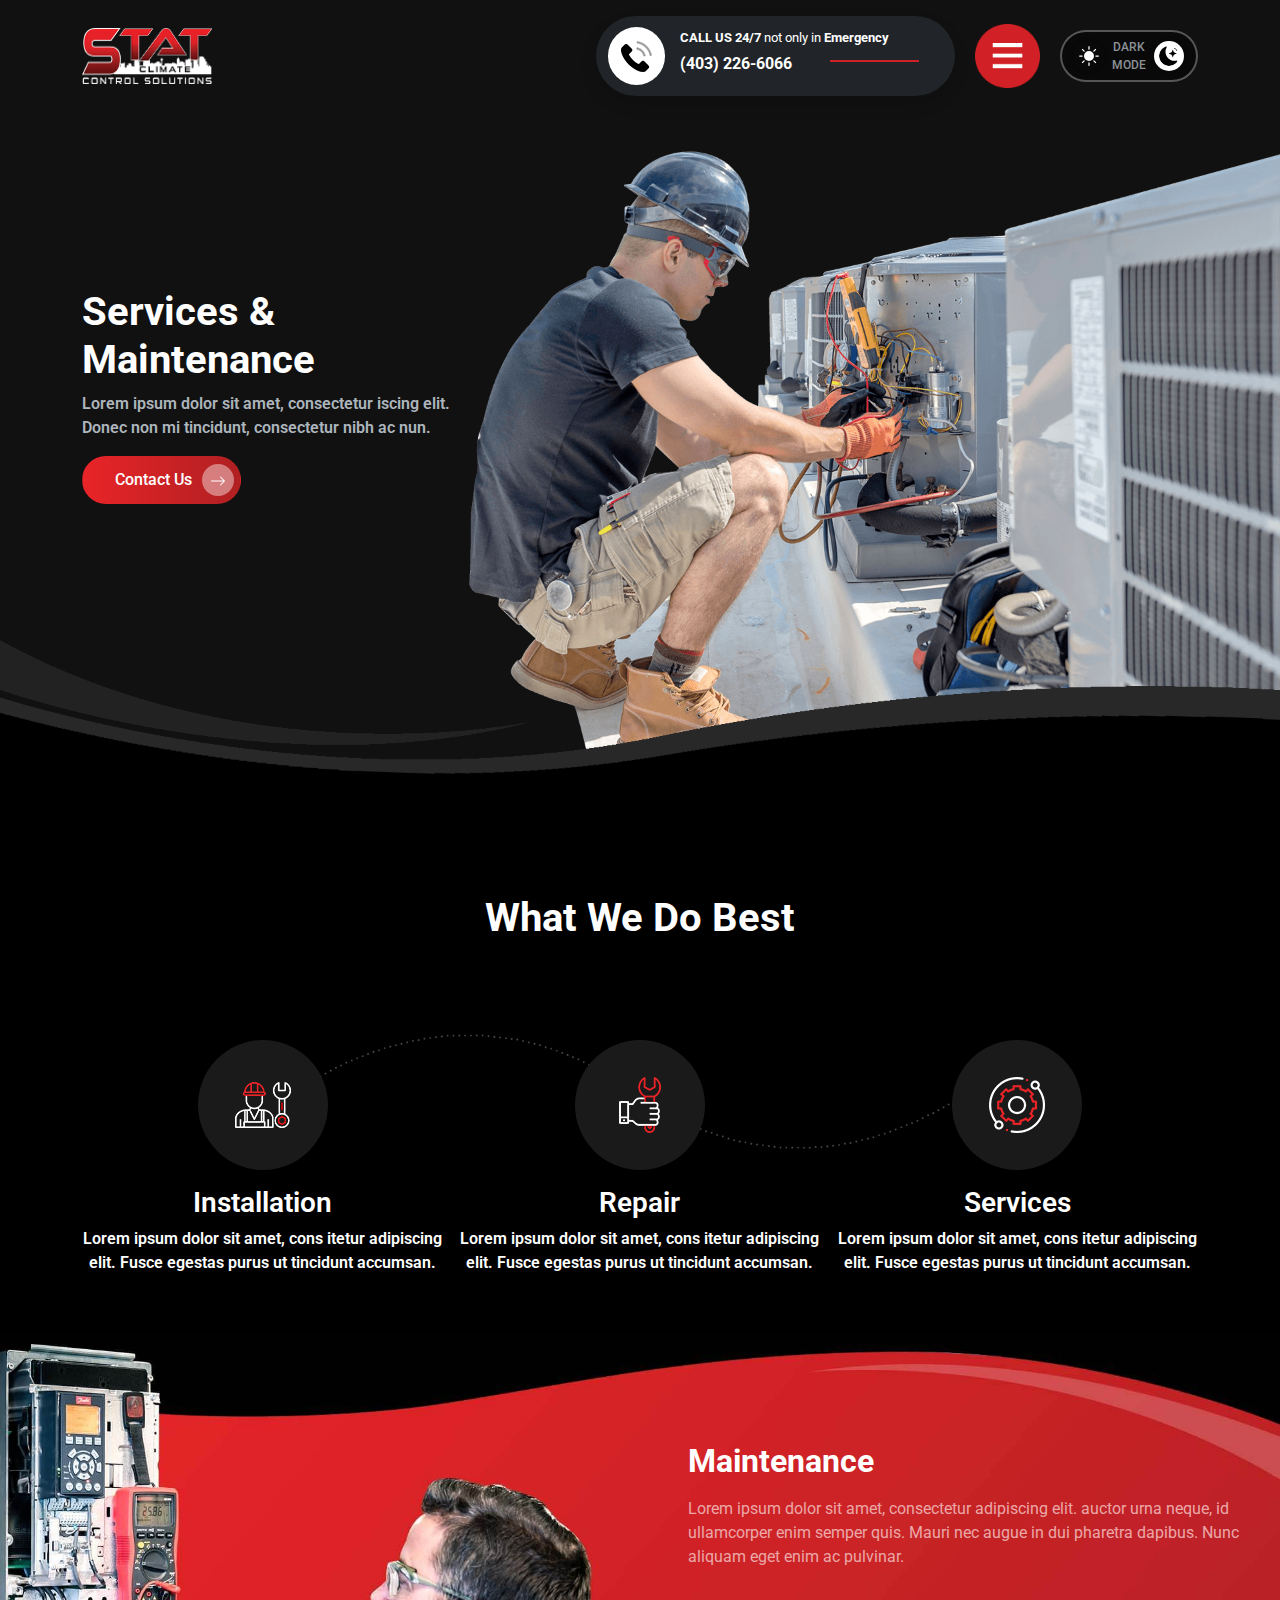
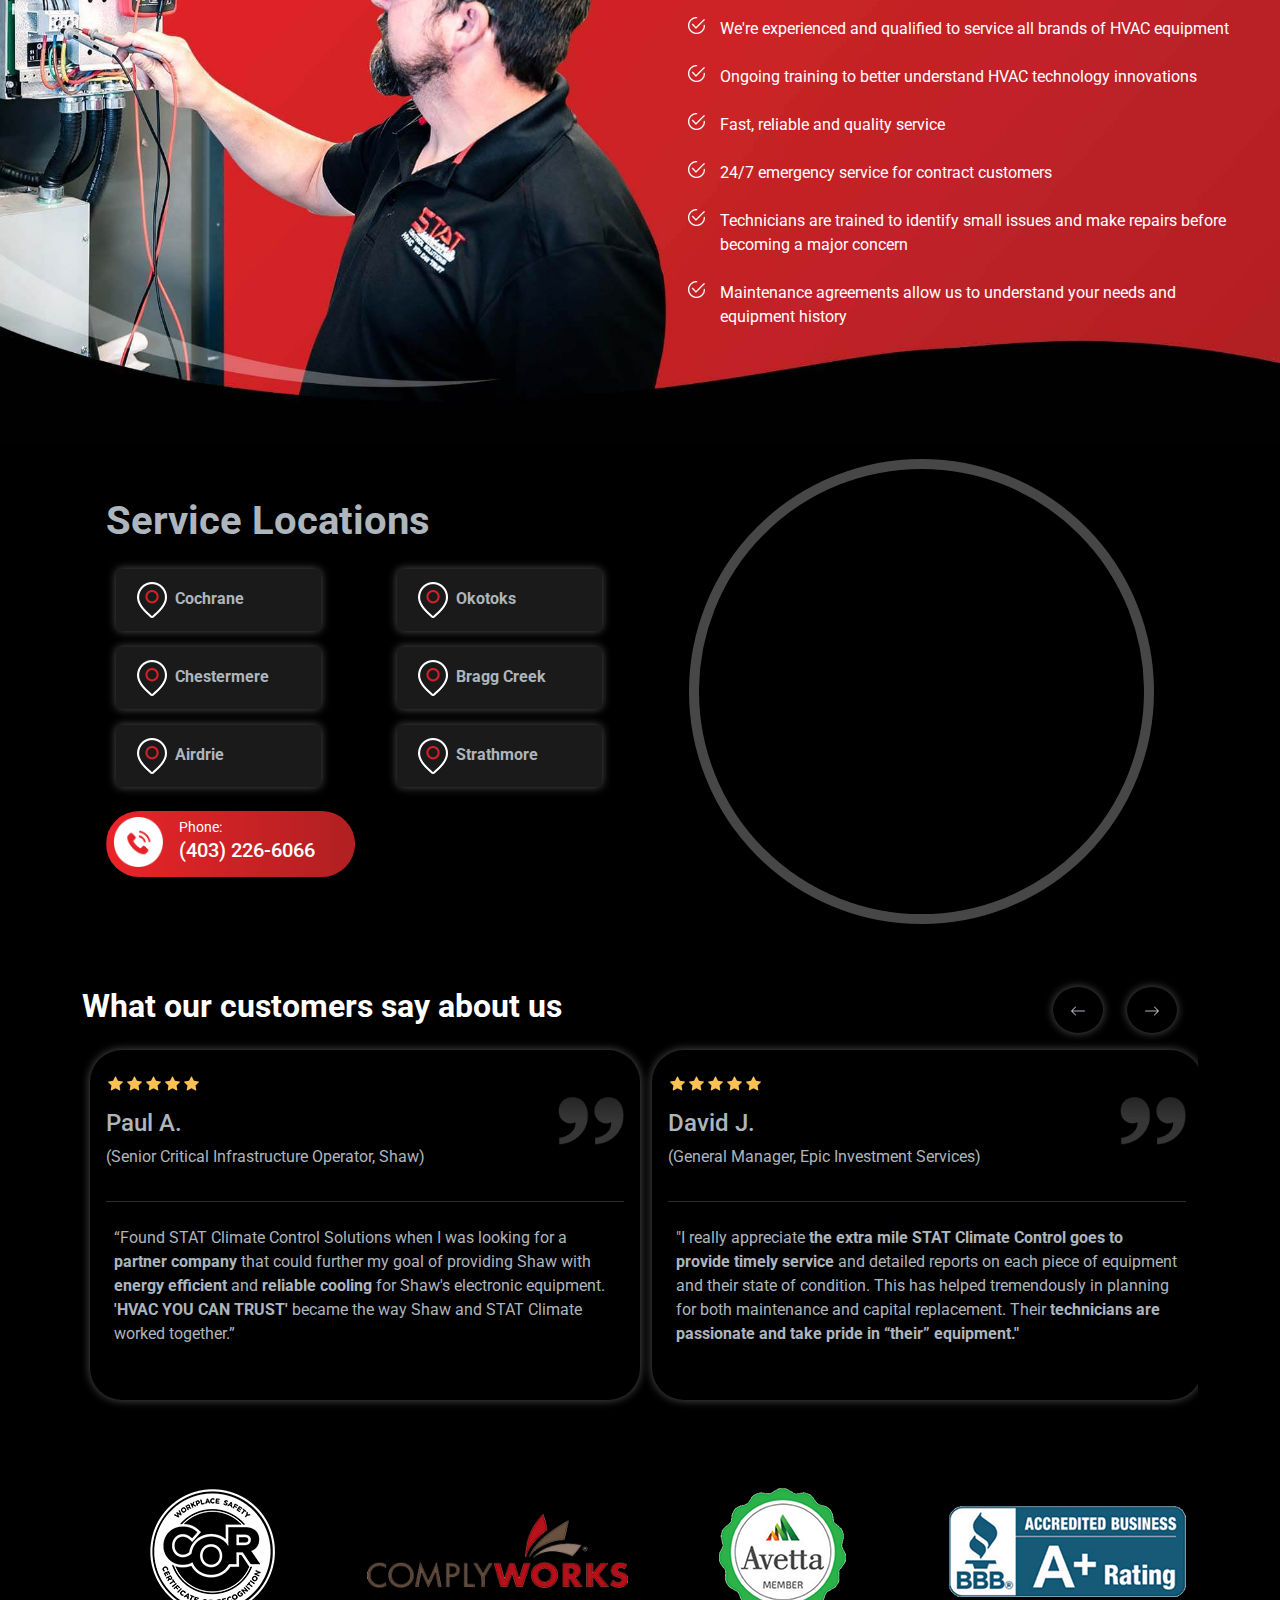
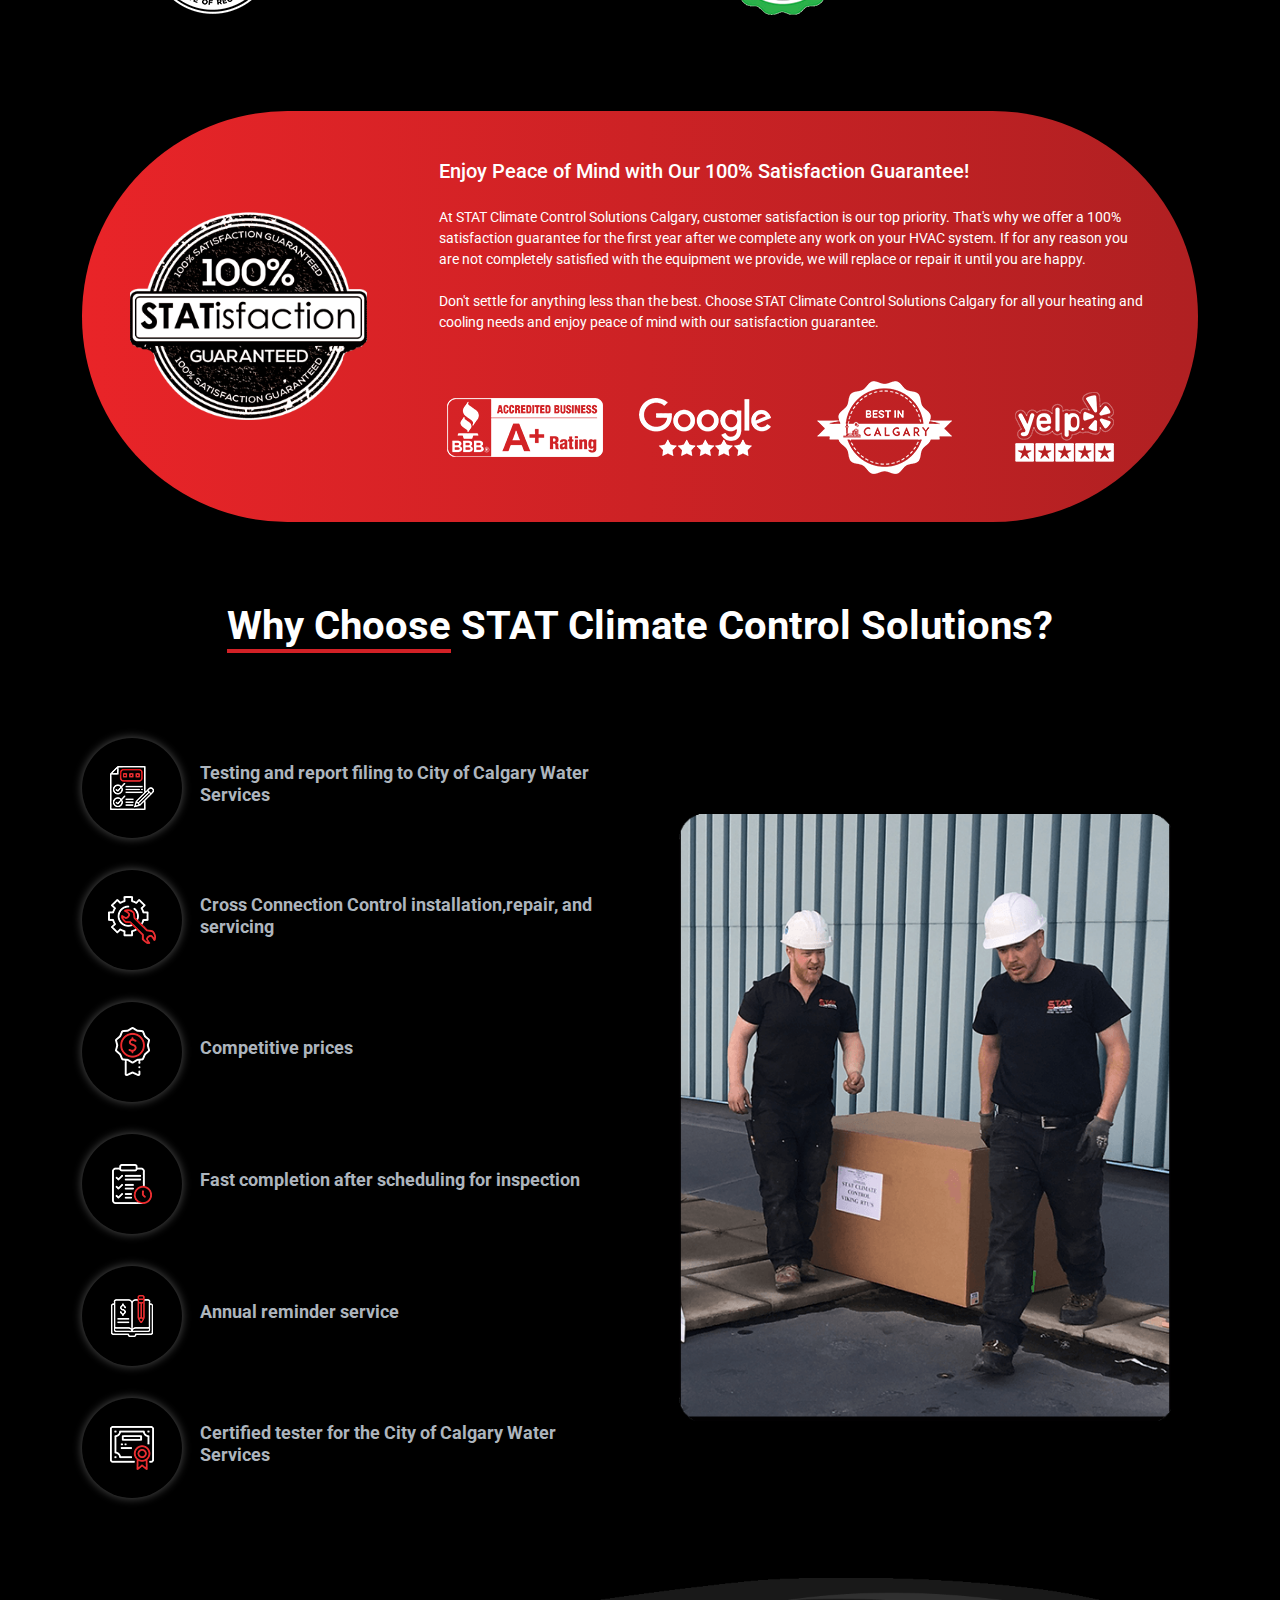
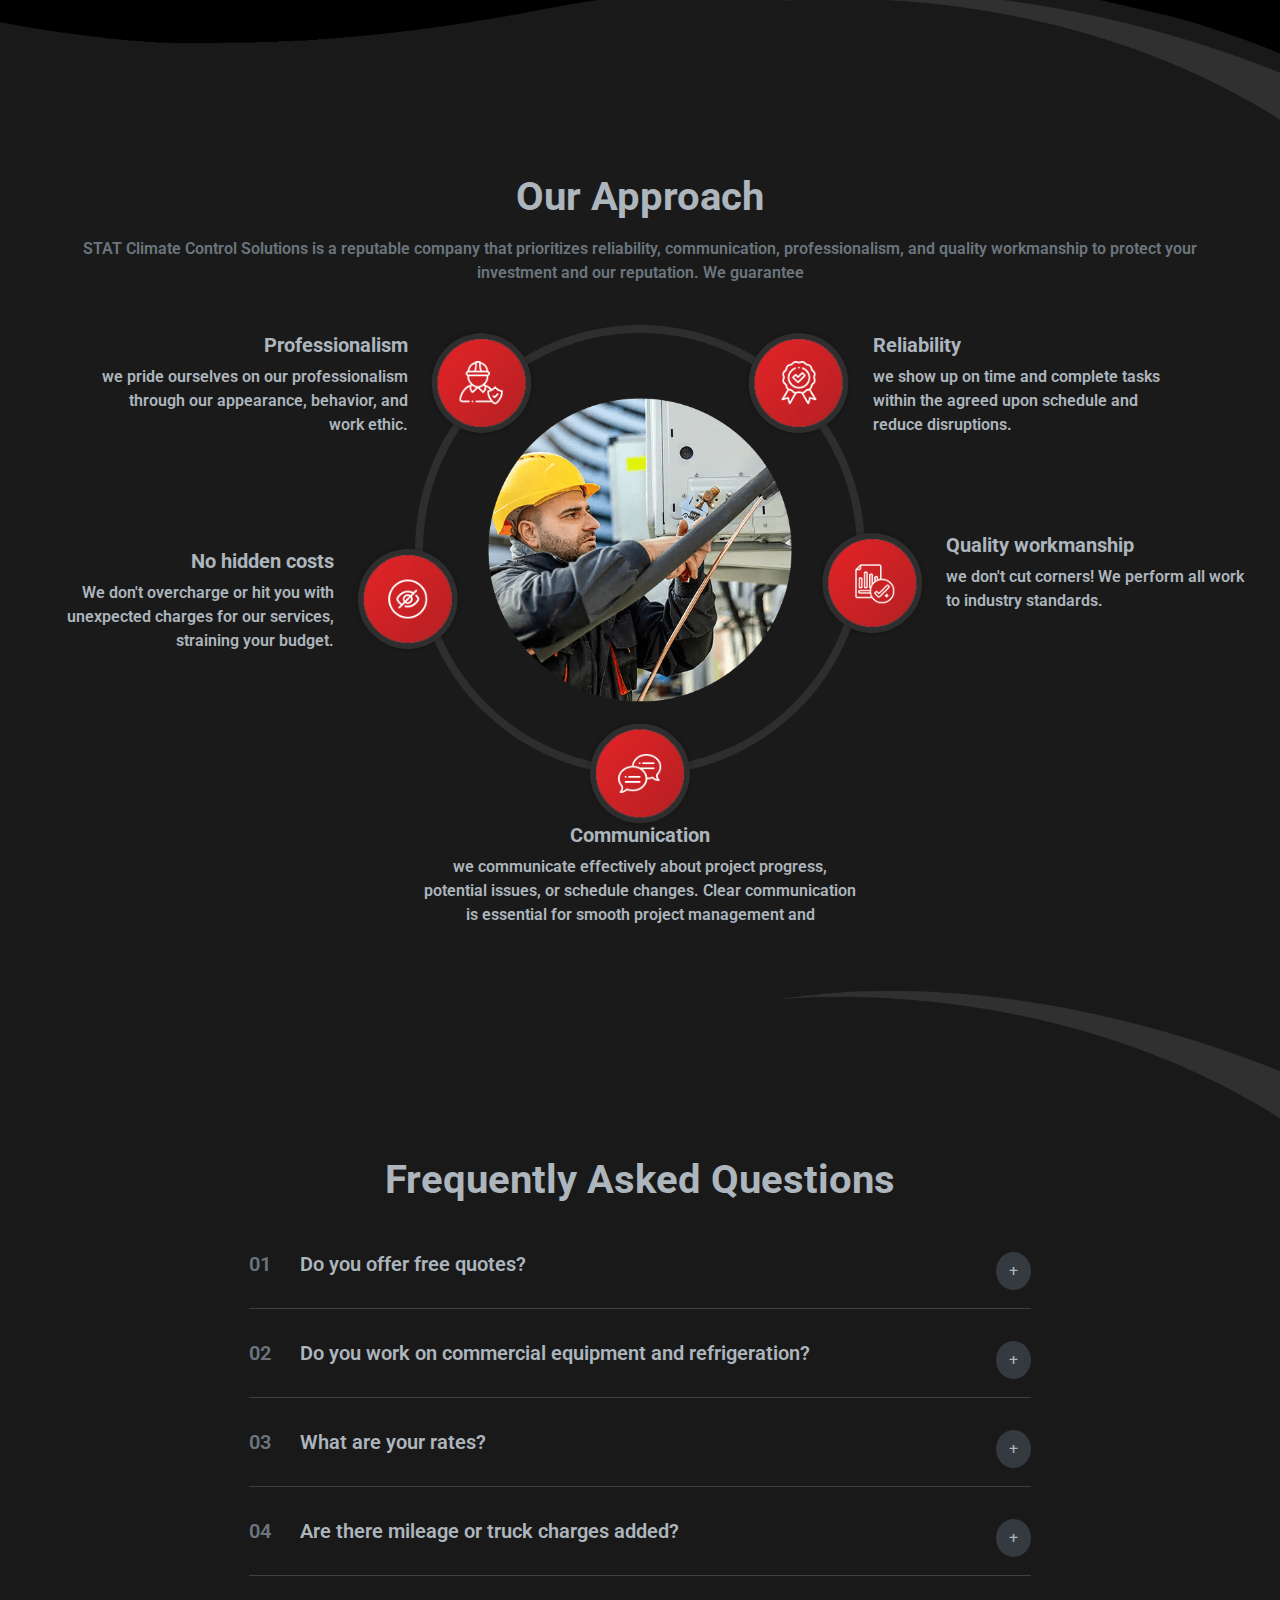
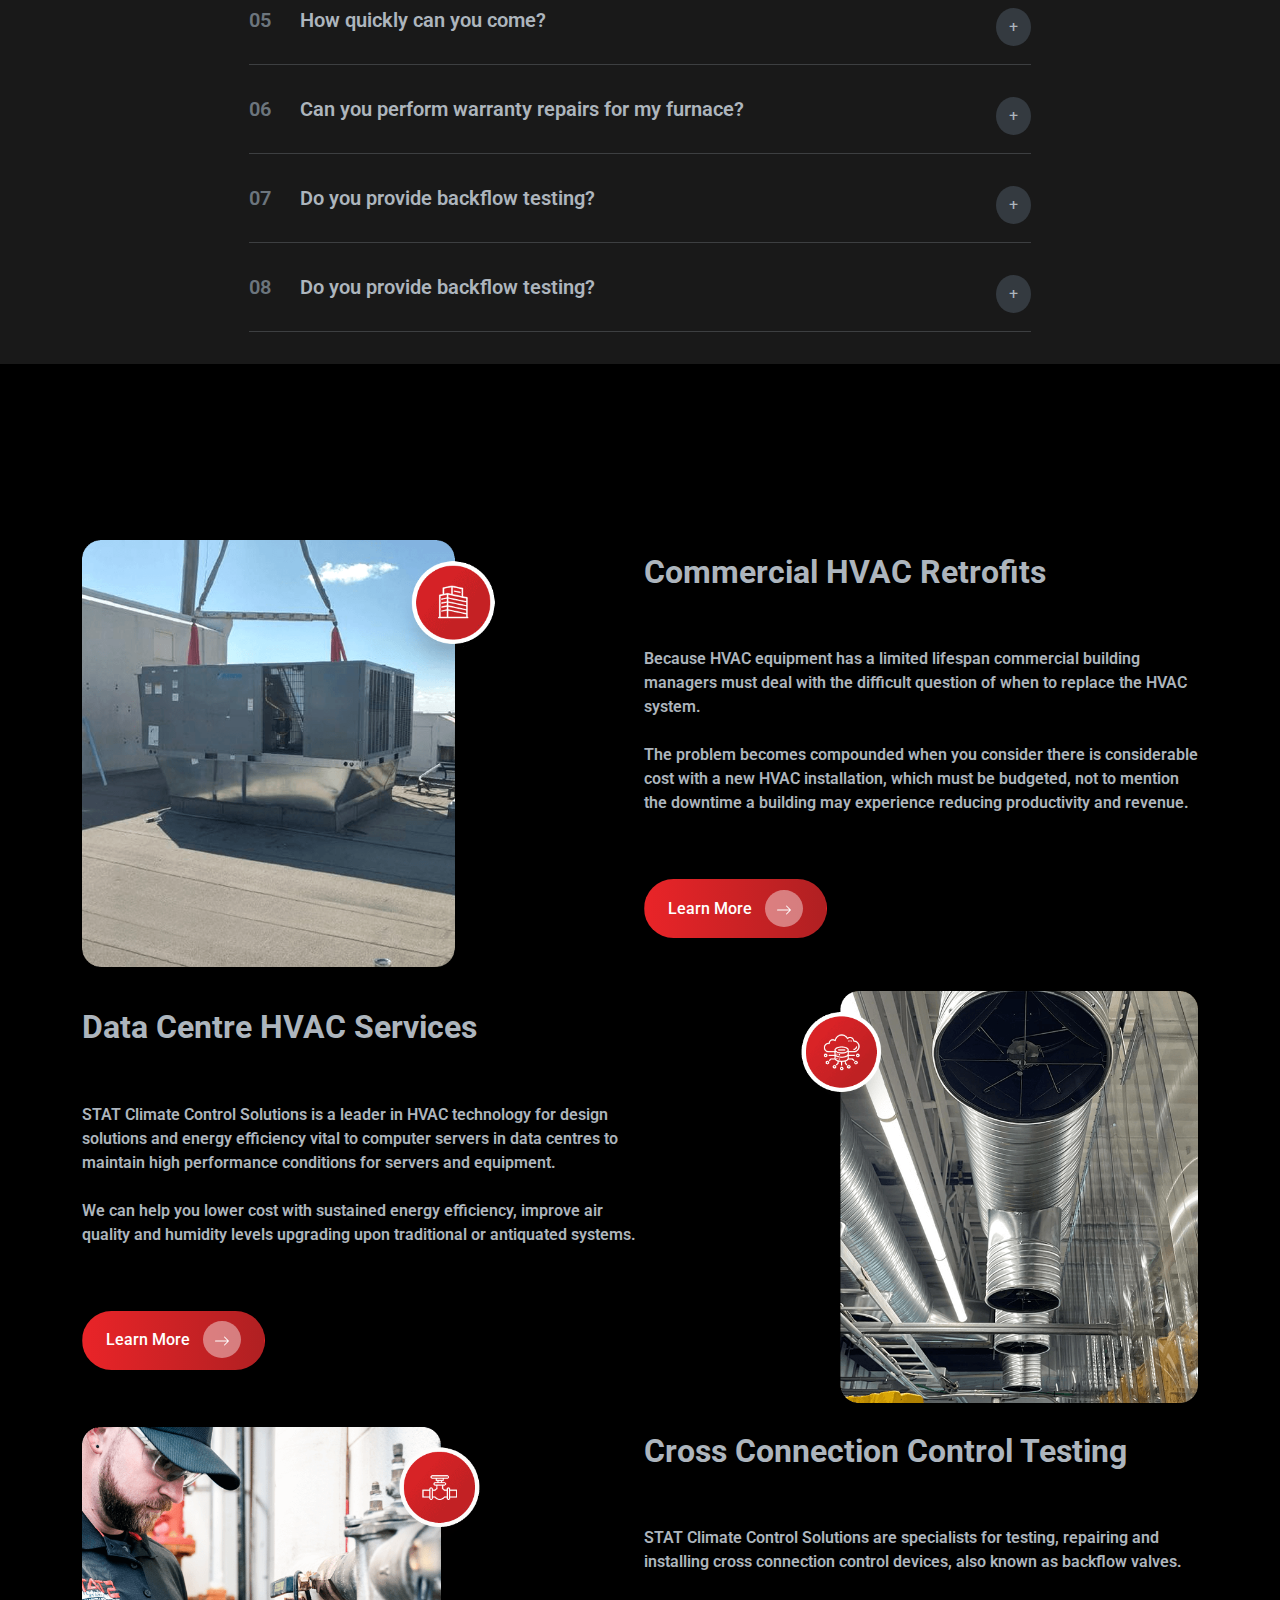
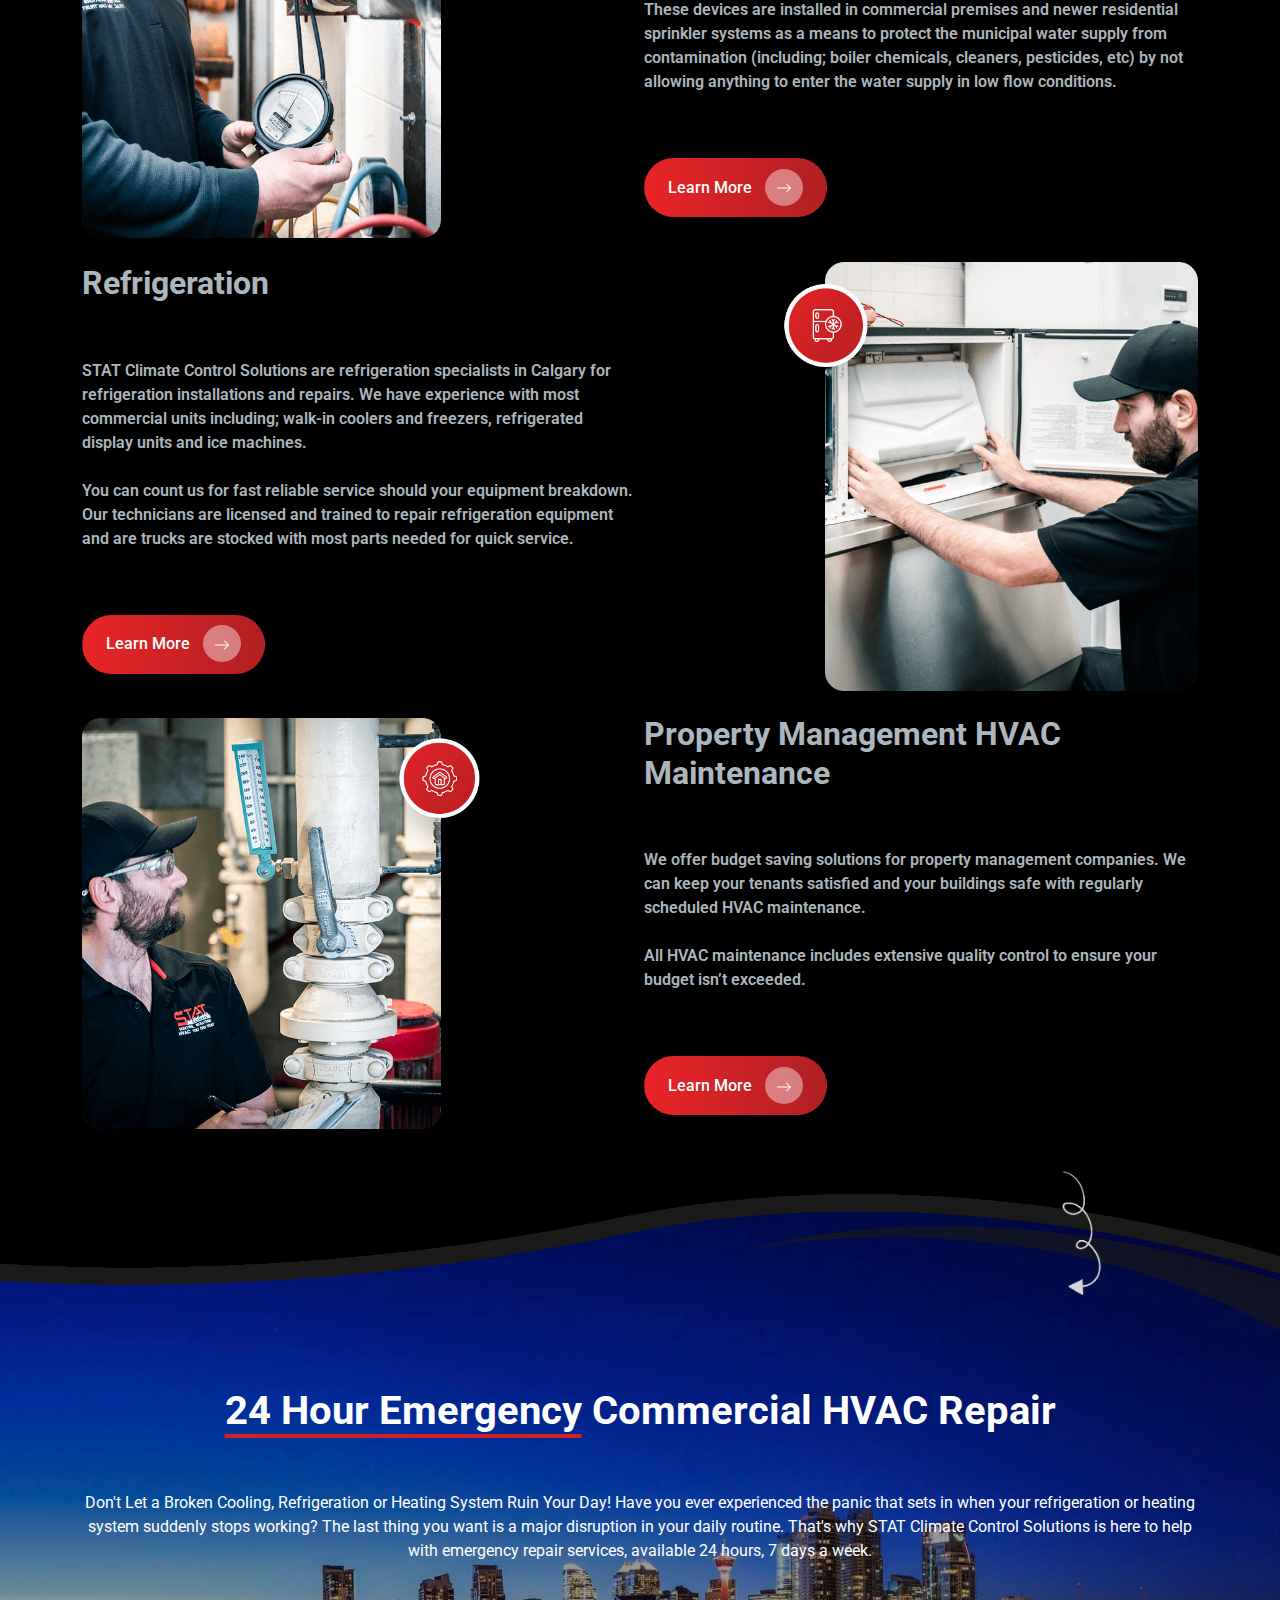
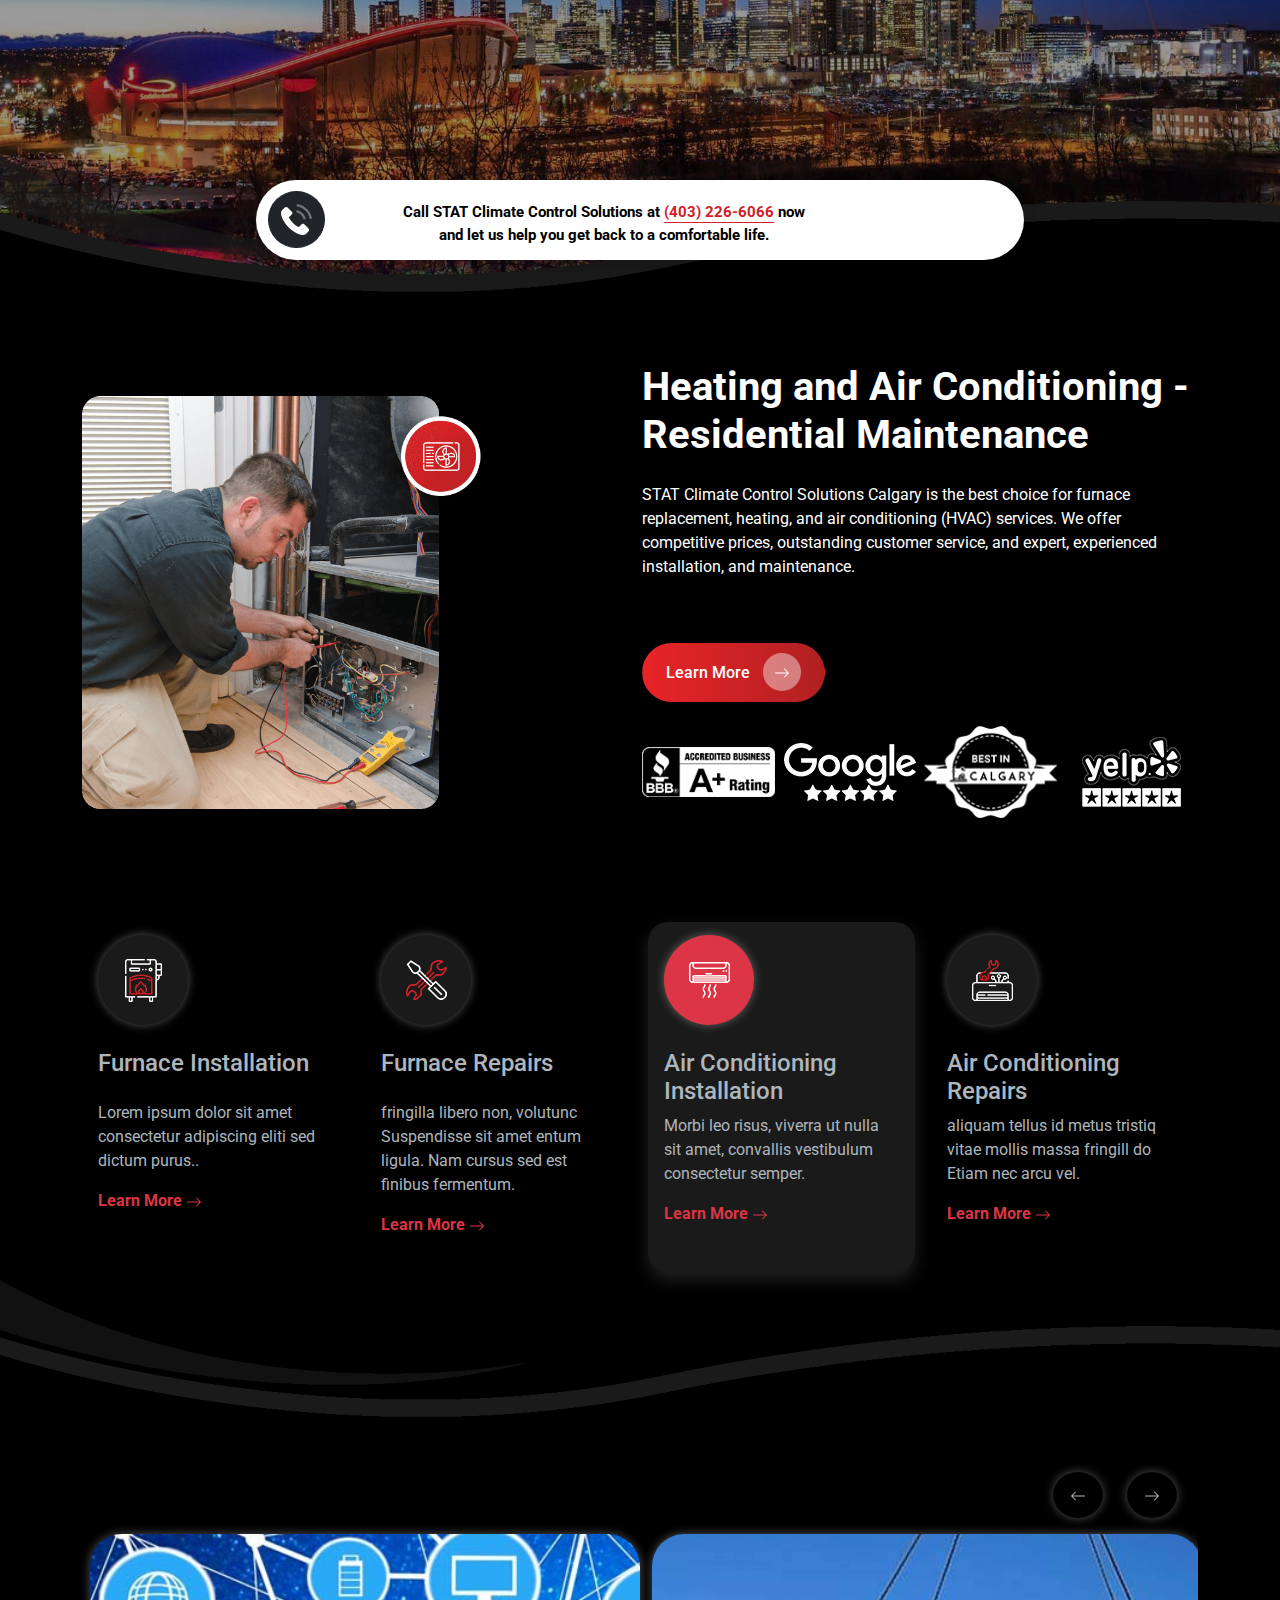
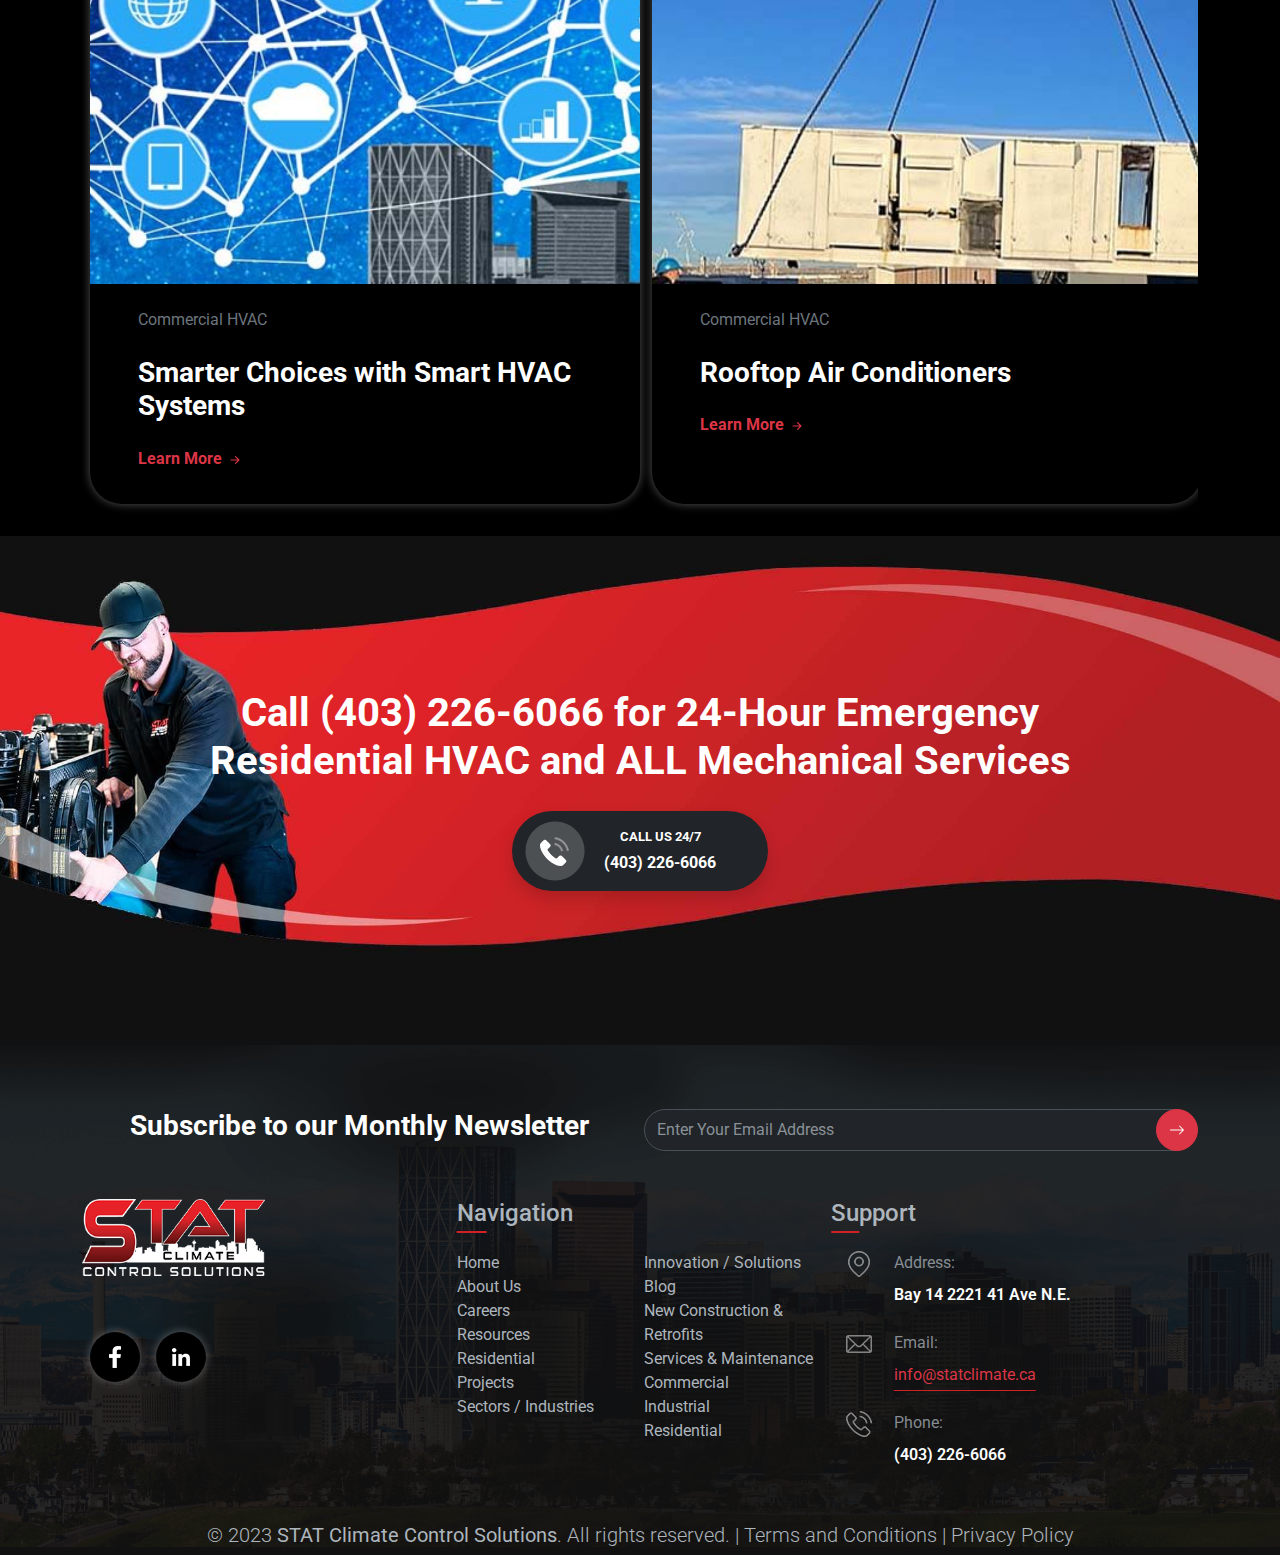
==== commit 9a34faac: "update" ====
--- a/index-dark.html
+++ b/index-dark.html
@@ -32,7 +32,7 @@
                     <img src="images/logo-dark.png" alt="stat">
                 </div>
                 <div class="contact-menu">
-                    <div class="input-group btn-1 d-flex align-items-center p-0 bg-dark group-call rounded-pill shadow">
+                    <div class="input-group btn-1 d-flex align-items-center p-0 bg-dark group-call grup-call rounded-pill shadow">
                         <a href="(403) 226-6066"
                             class="btn ms-1 btn-dark-phone rounded-circle d-flex align-items-center call-button"
                             type="button" id="button-addon1"><img src="images/dark-phone.png" alt="phone"></a>
--- a/css/responsive.css
+++ b/css/responsive.css
@@ -83,6 +83,9 @@
     }
     .group-call {
         width: 20%;
+    }
+    .grup-call {
+        width: 55% !important;
     }
     .group-call-1 {
         margin-top: 2% !important;
@@ -441,6 +444,9 @@
     .group-call {
         width: 25% !important;
     }
+    .grup-call {
+        width: 60% !important;
+    }
 }
 
 @media only screen and (max-width: 1068px) {
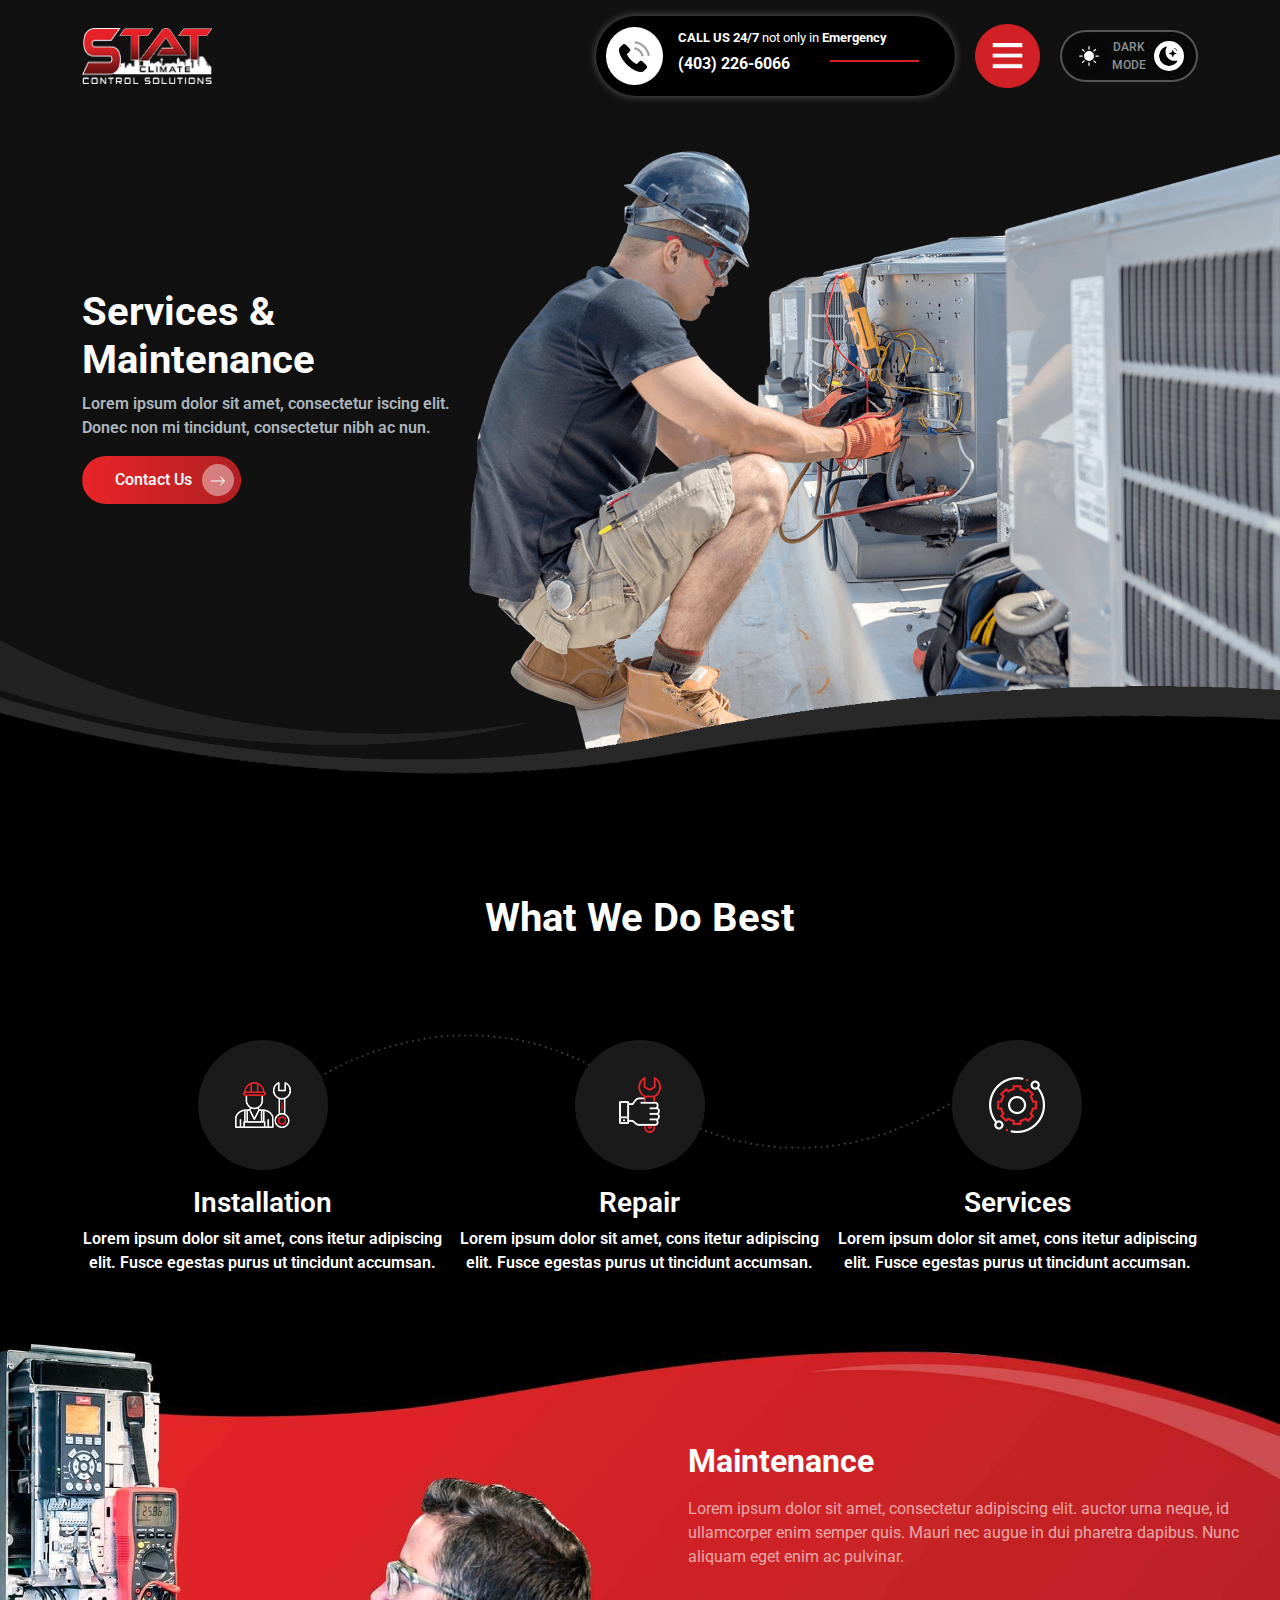
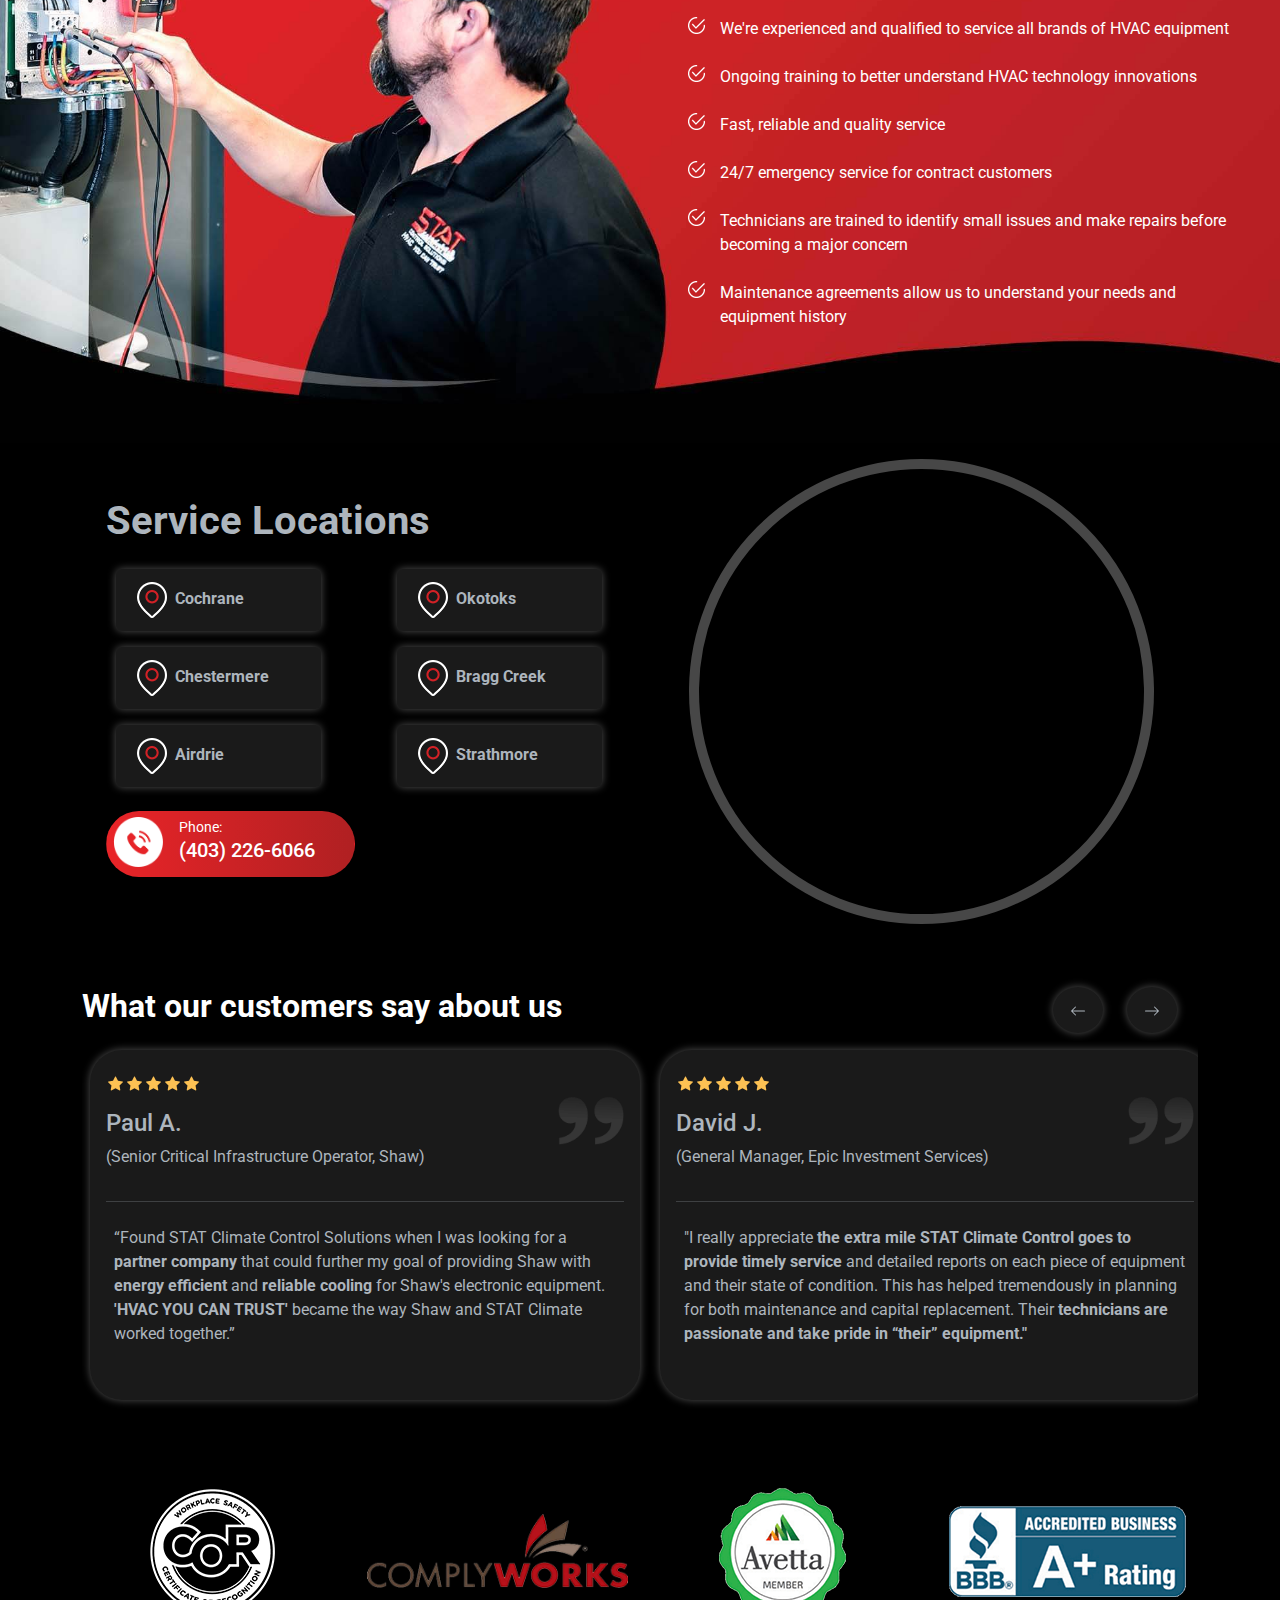
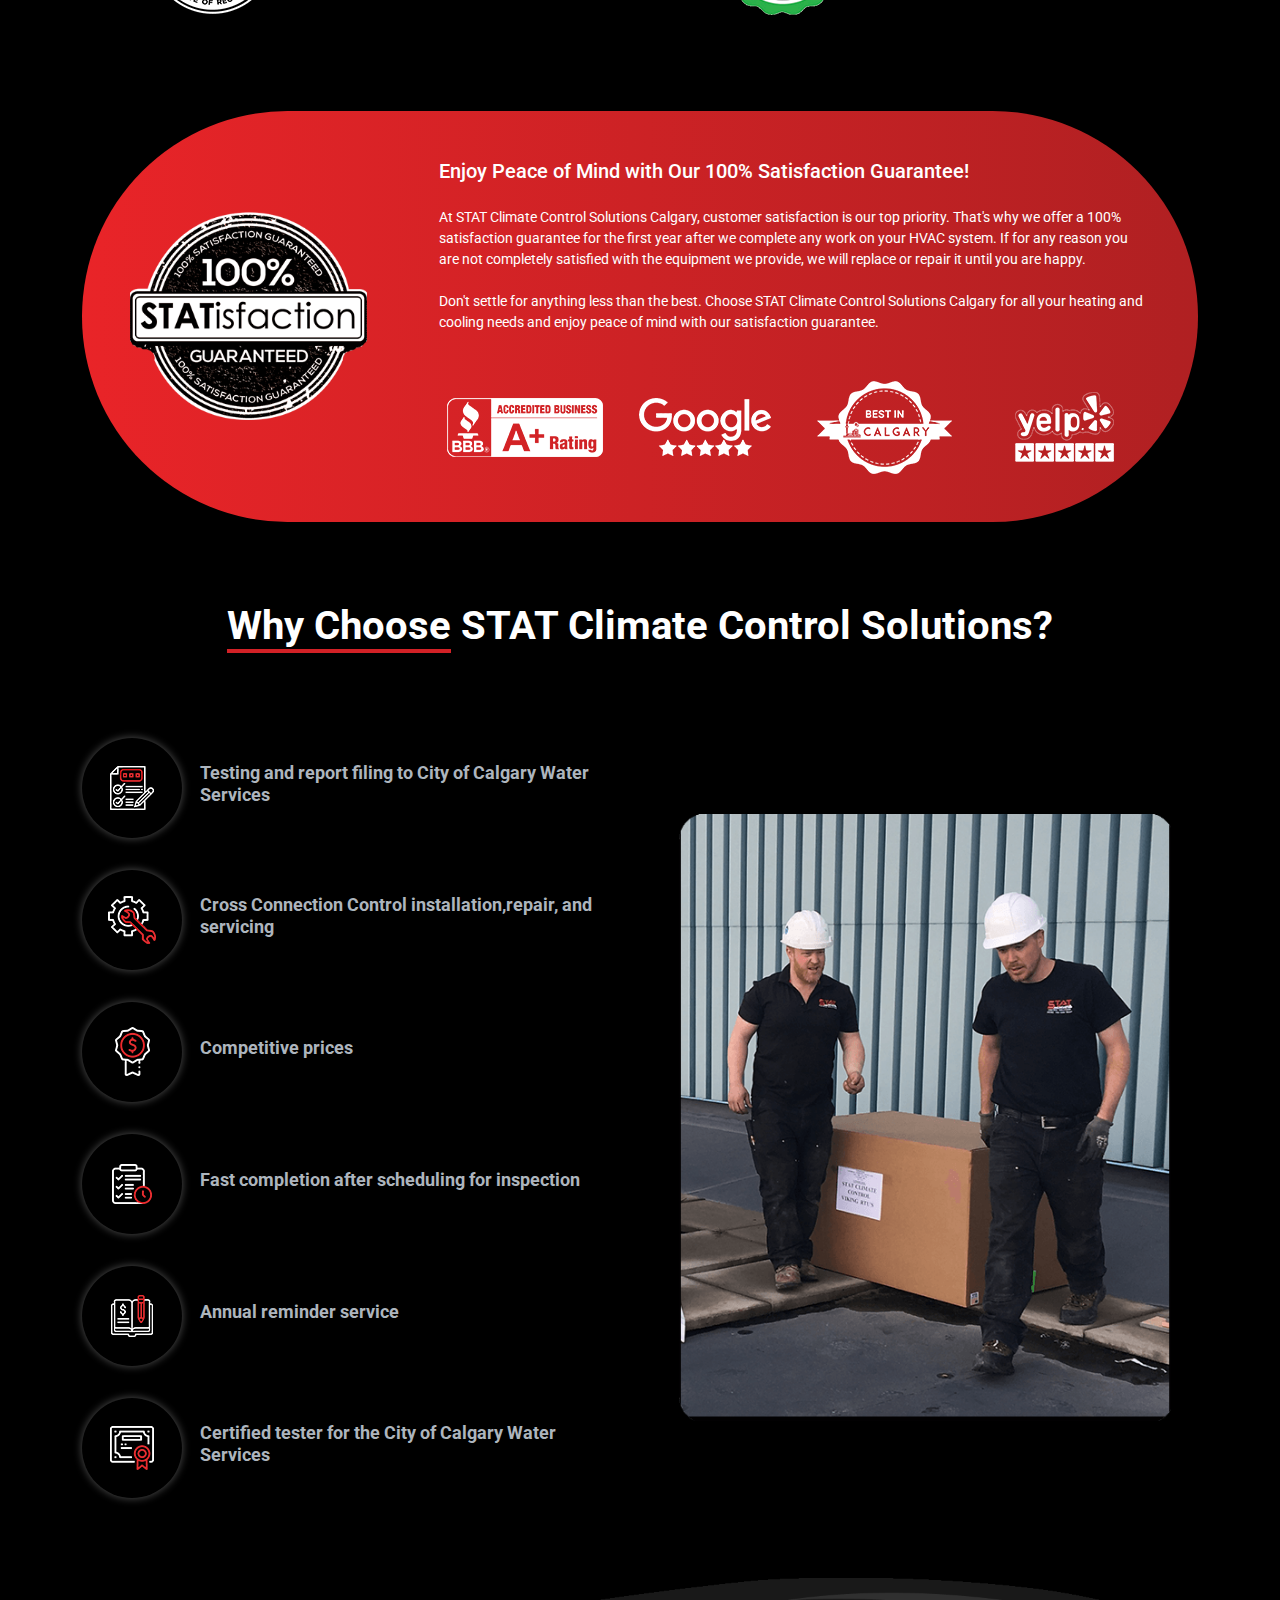
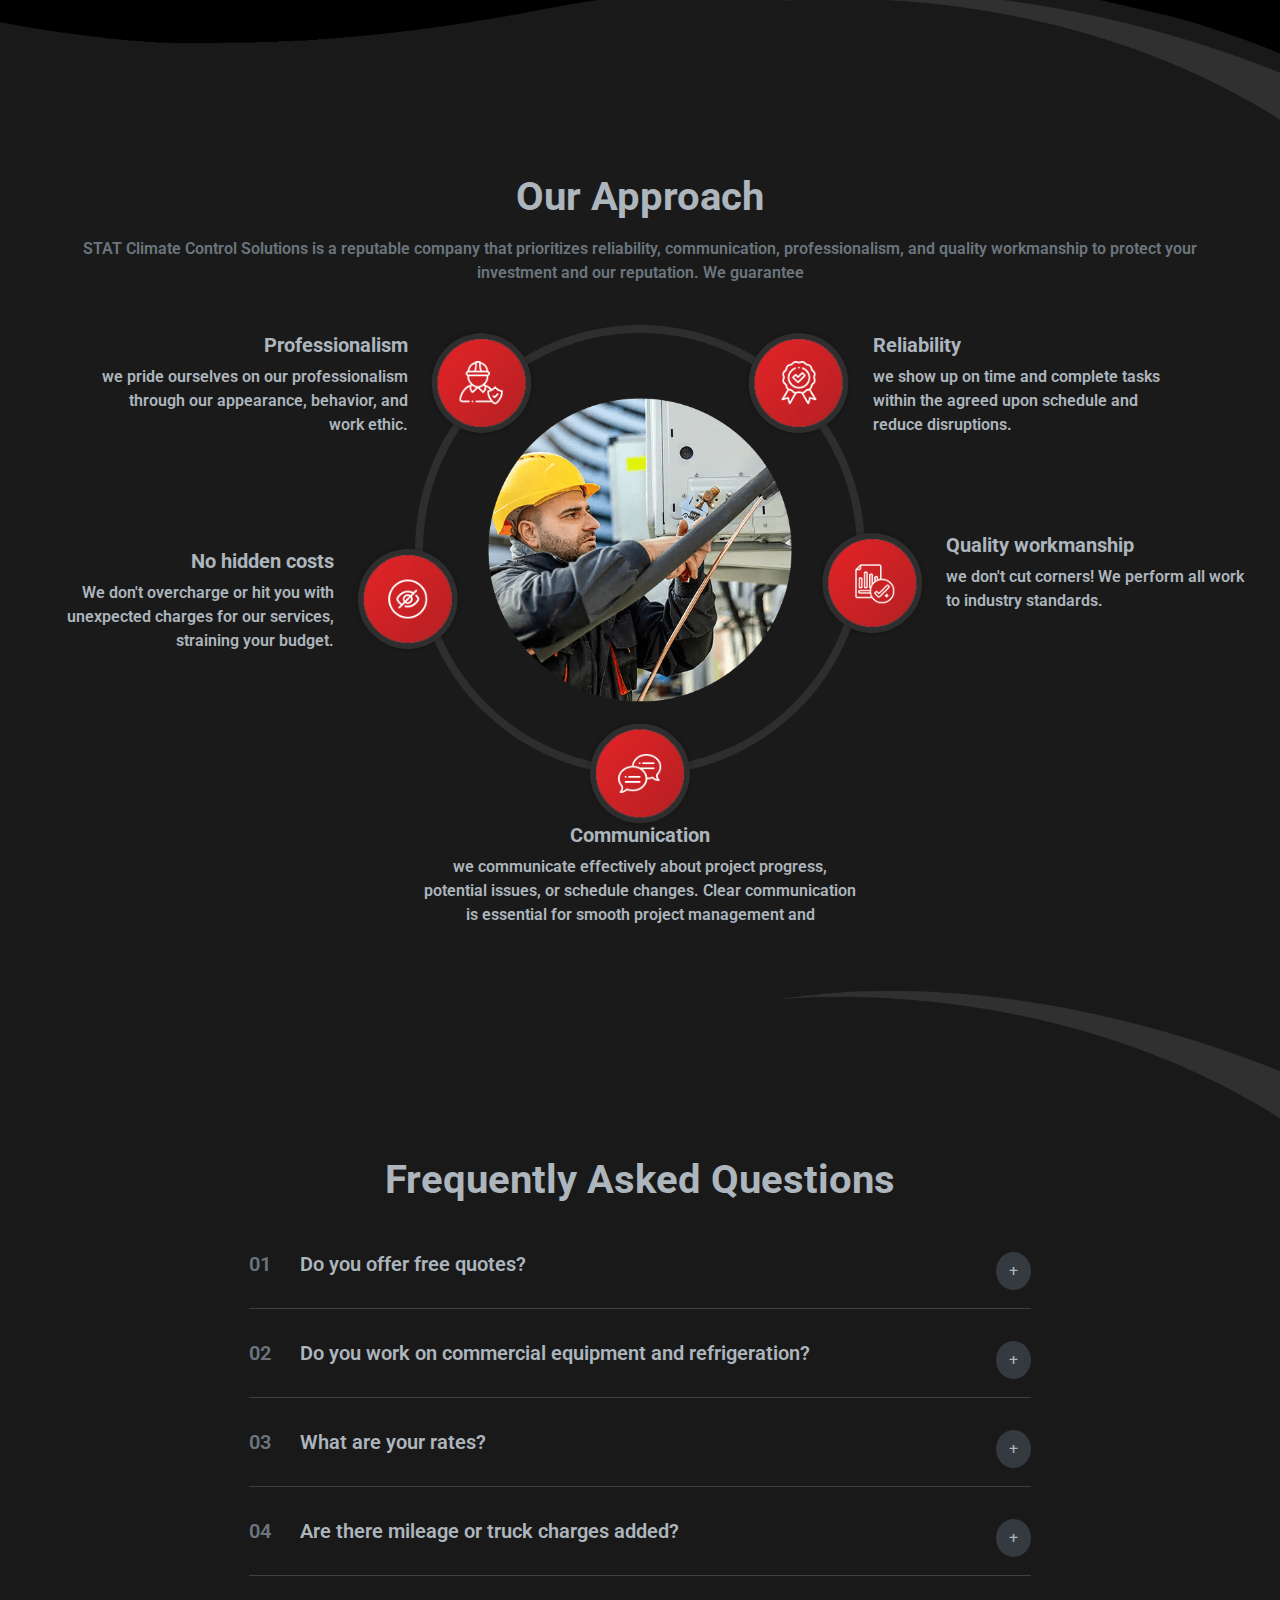
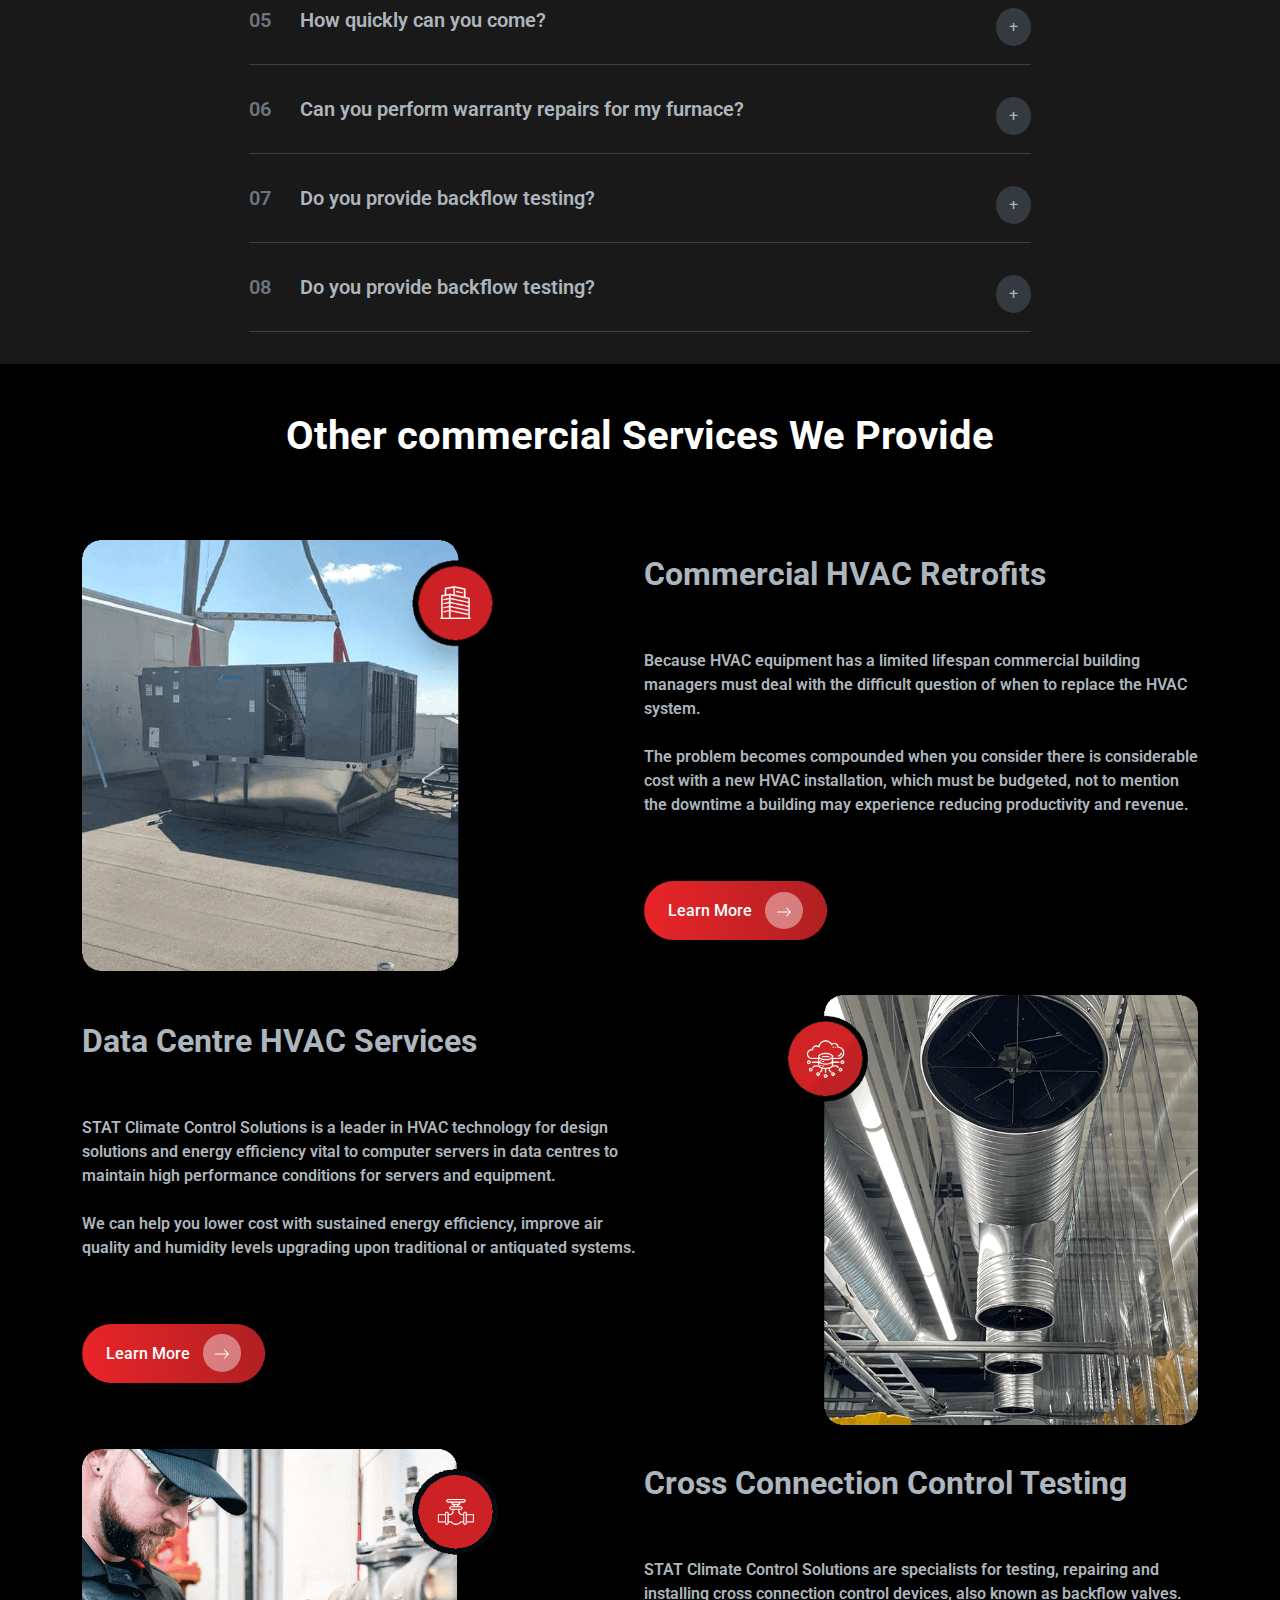
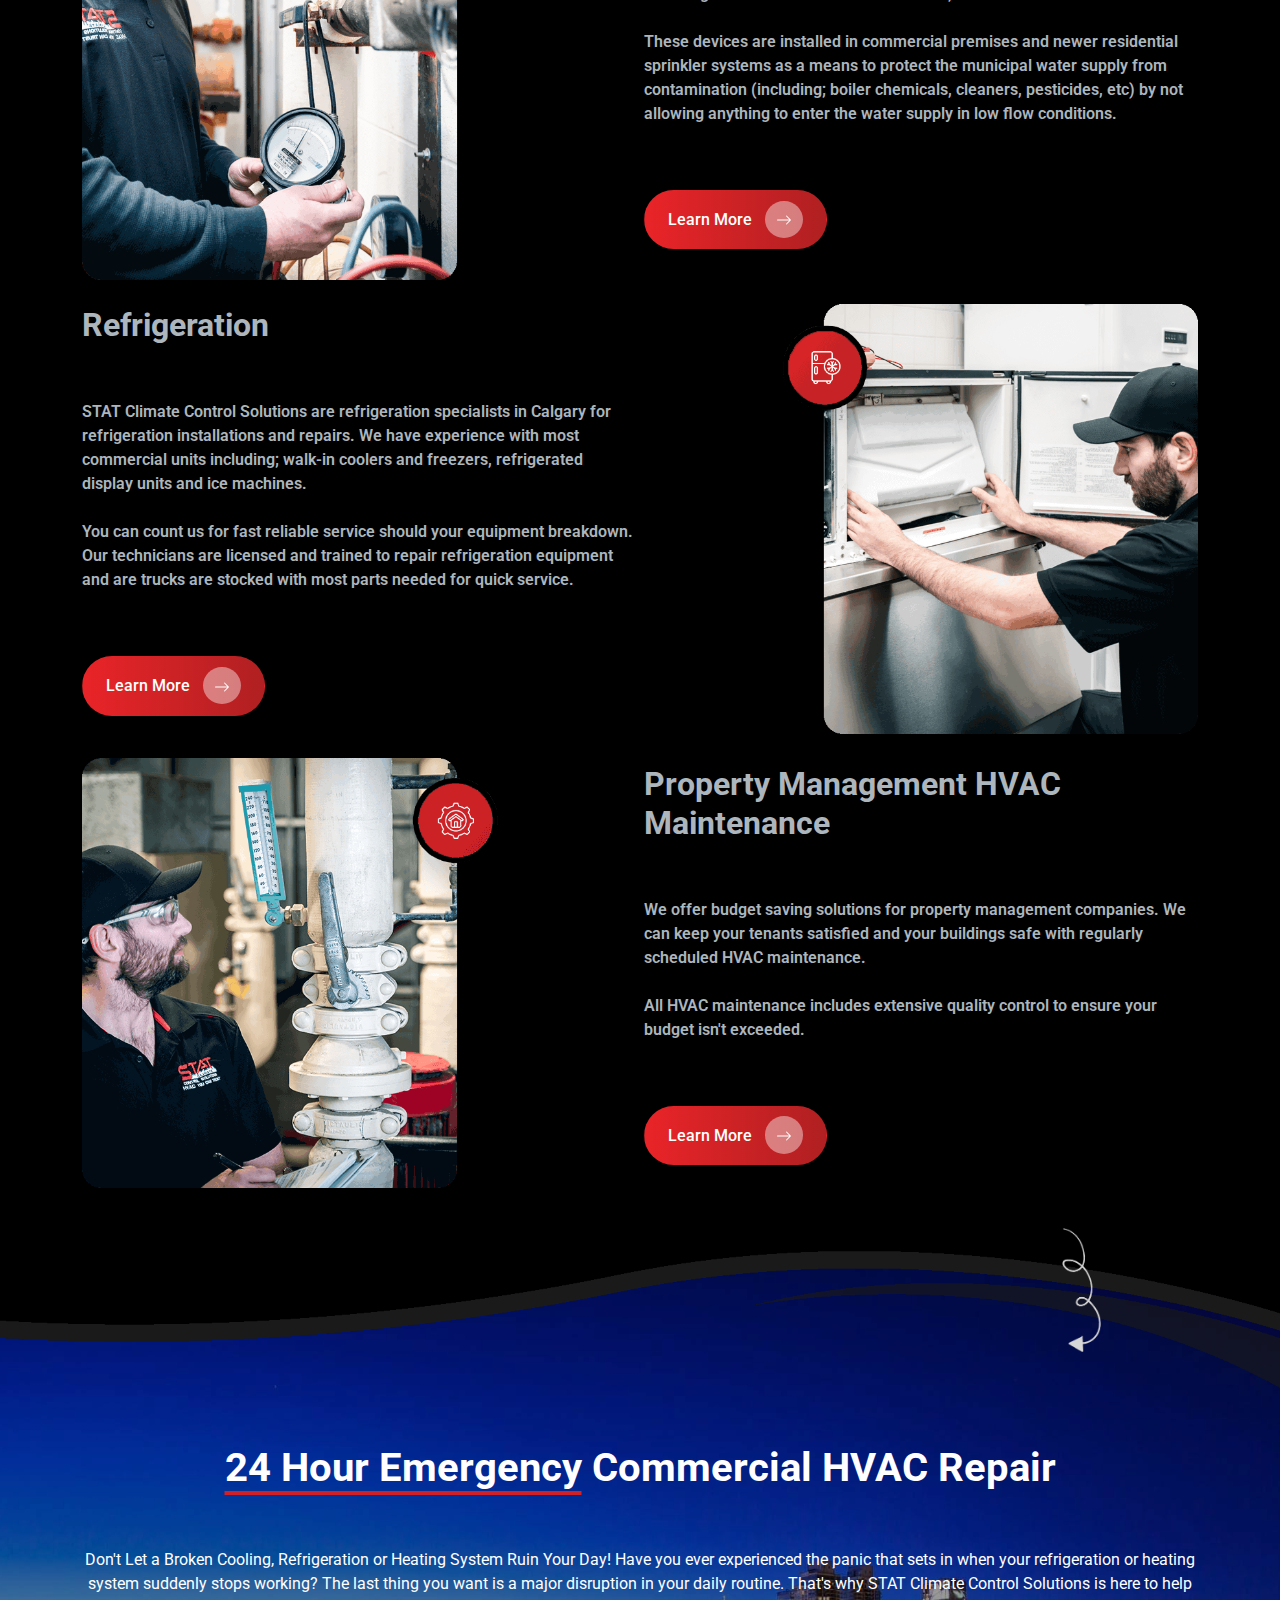
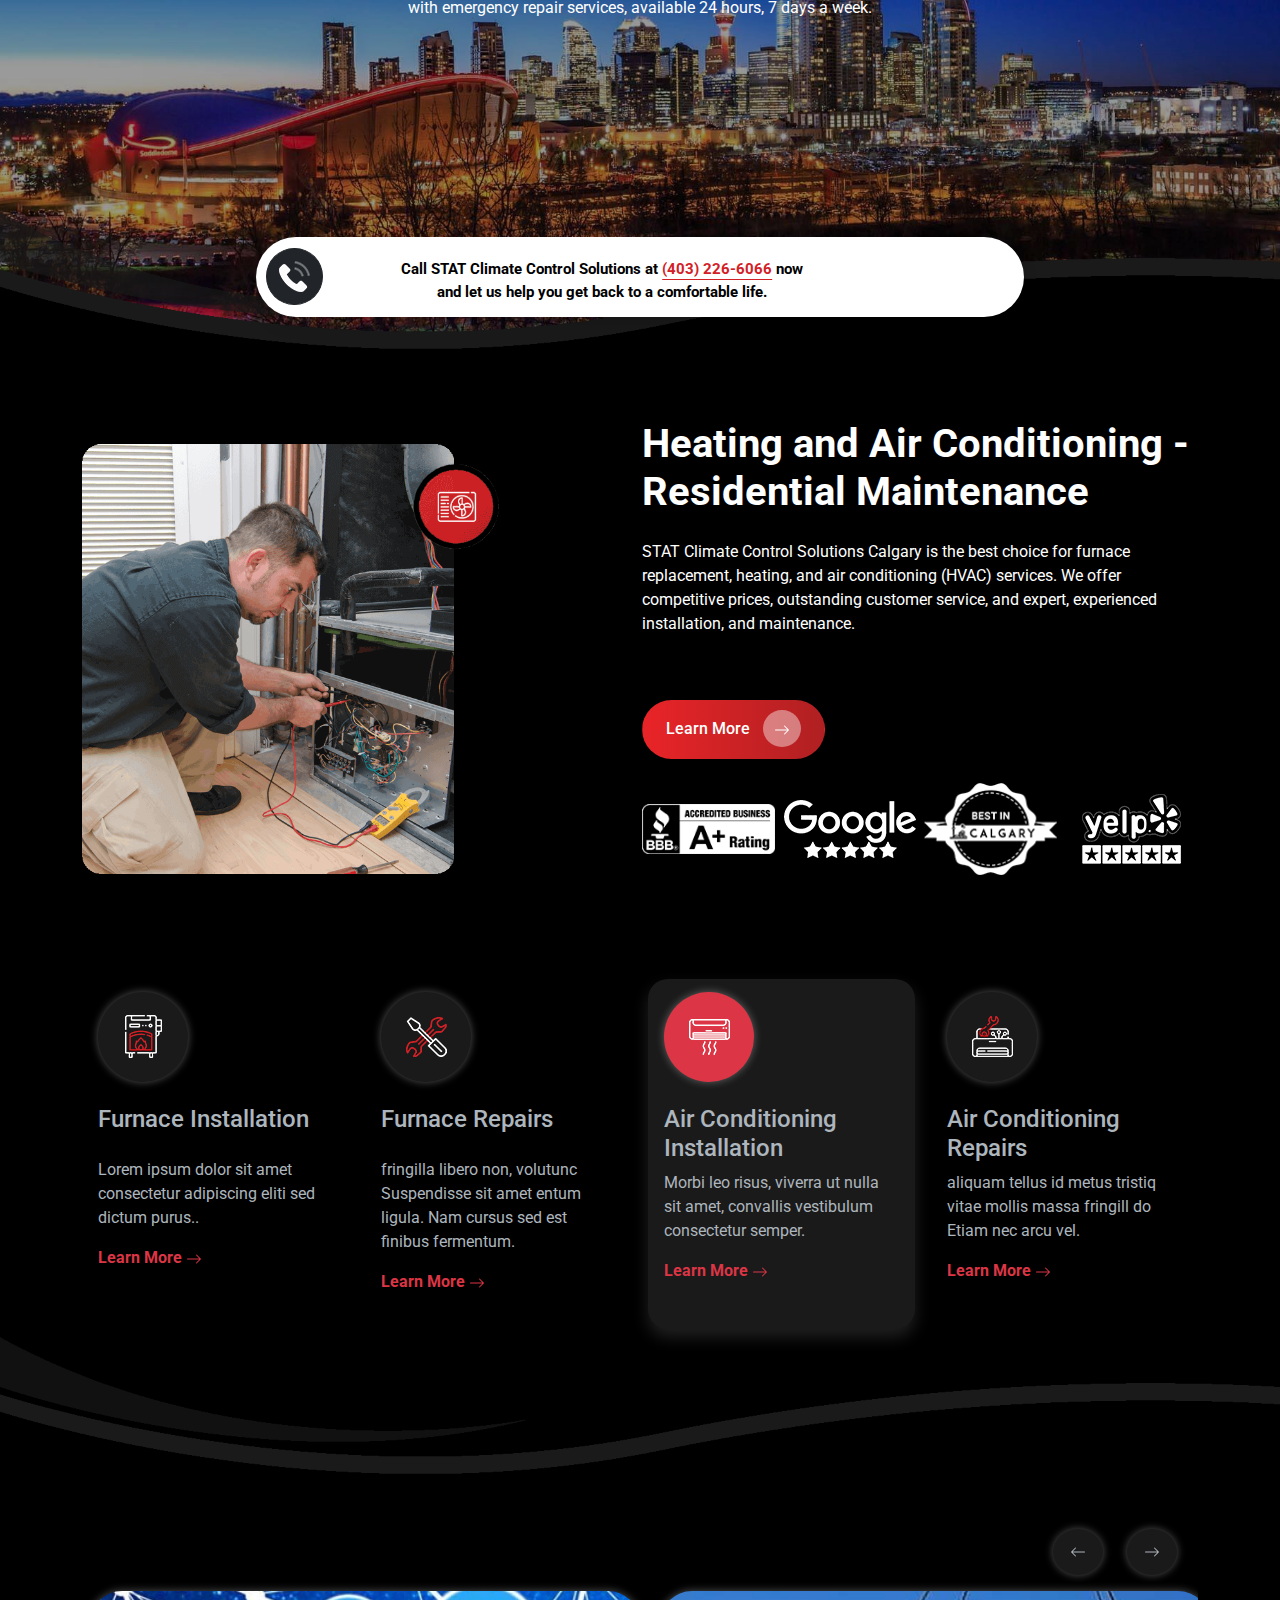
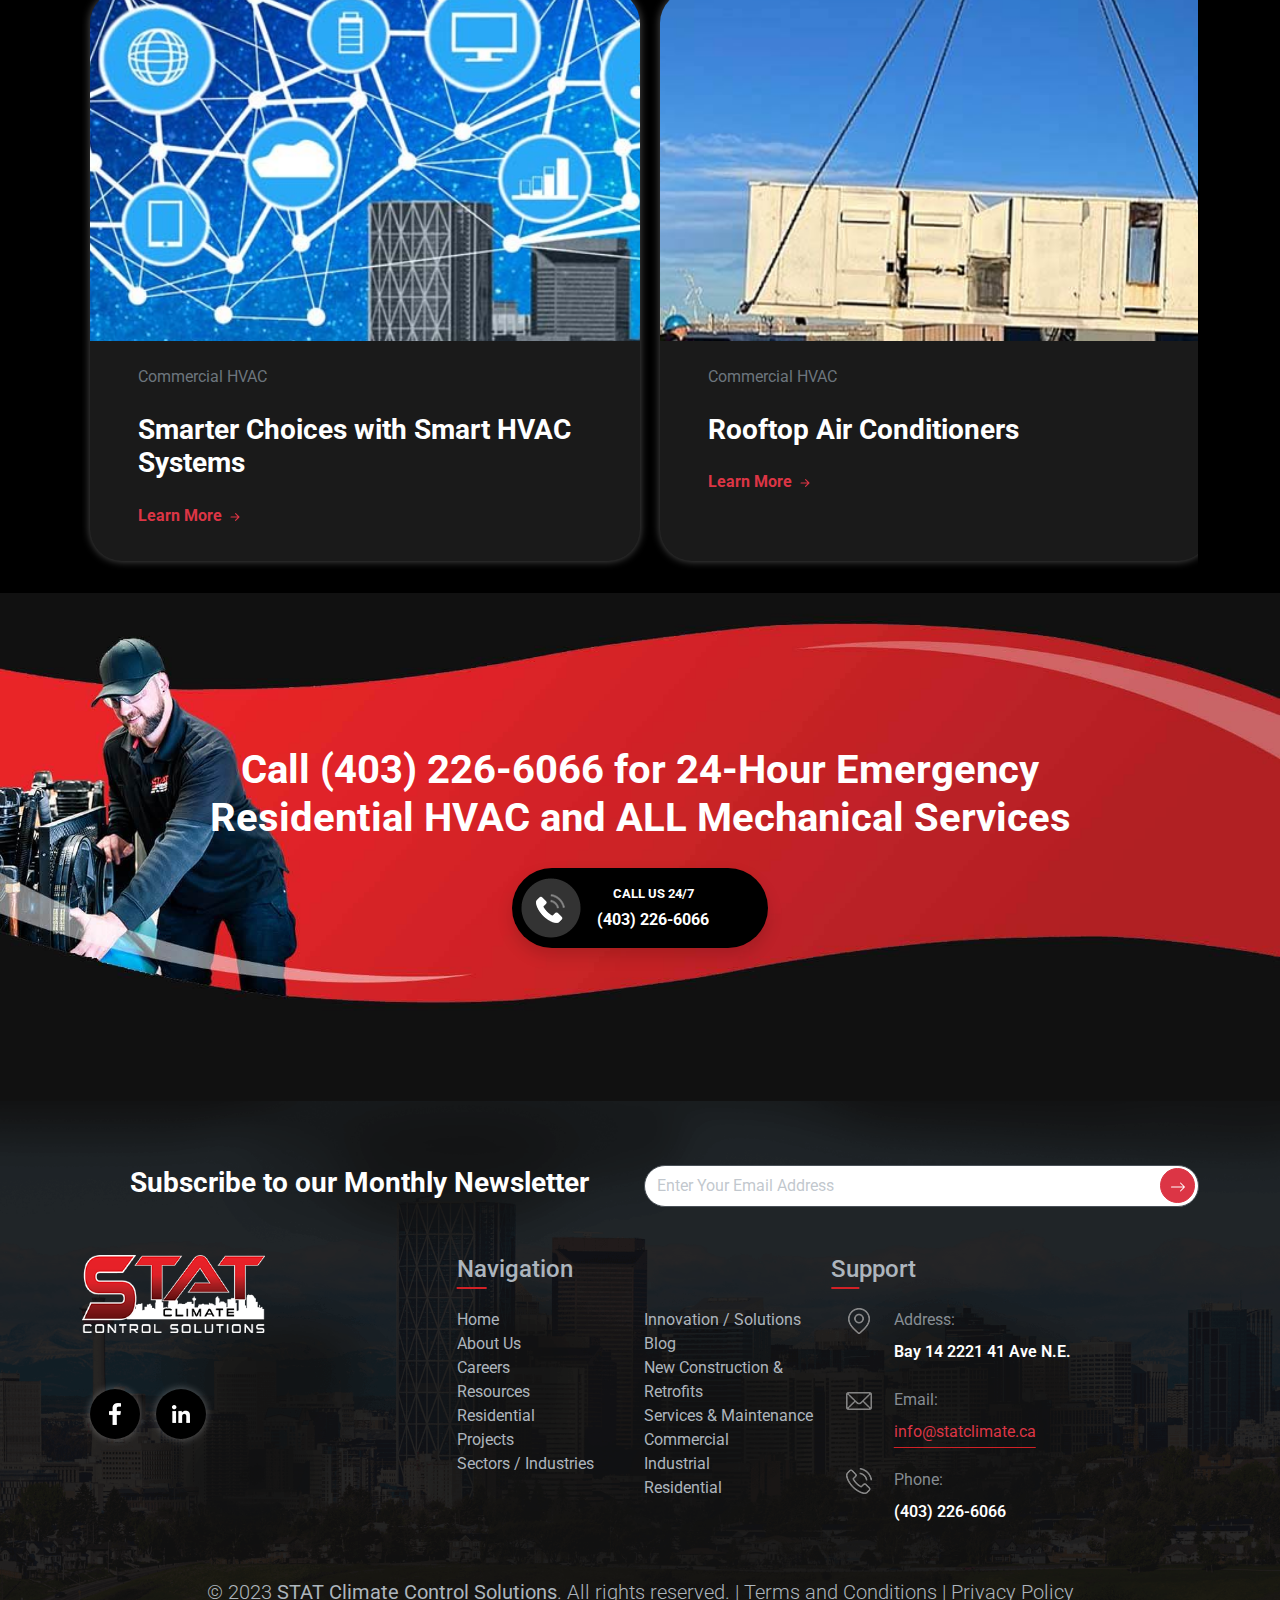
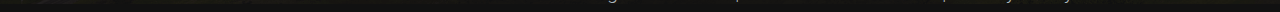
==== commit 6eddf642: "update" ====
--- a/index-dark.html
+++ b/index-dark.html
@@ -32,11 +32,12 @@
                     <img src="images/logo-dark.png" alt="stat">
                 </div>
                 <div class="contact-menu">
-                    <div class="input-group btn-1 d-flex align-items-center p-0 bg-dark group-call grup-call rounded-pill shadow">
+                    <div
+                        class="input-group btn-1 d-flex align-items-center p-0 dark-bg shadow-dark group-call grup-call rounded-pill">
                         <a href="(403) 226-6066"
-                            class="btn ms-1 btn-dark-phone rounded-circle d-flex align-items-center call-button"
+                            class="btn btn-dark-phone rounded-circle d-flex align-items-center call-button"
                             type="button" id="button-addon1"><img src="images/dark-phone.png" alt="phone"></a>
-                        <div class="bg-dark px-3 rounded-pill">
+                        <div class="dark-bg px-3 rounded-pill">
                             <p class="call-us pt-2 pb-0 m-0 light-text"><b>CALL US 24/7</b> not only in <b>Emergency</b>
                             </p>
                             <p class="phone-number m-0 pb-0 pt-1 light-text"><b>(403) 226-6066</b>
@@ -268,7 +269,7 @@
                 <div class="col-12 col-lg-2 d-none d-lg-block">
                     <div class="row justify-content-center">
                         <div class="text-end col-6"><button id="prev"
-                                class="btn arrow-btn dark-bg shadow-dark rounded-circle border-5"><svg
+                                class="btn arrow-btn card-bg-dark shadow-dark rounded-circle border-5"><svg
                                     xmlns="http://www.w3.org/2000/svg" width="16" height="16" fill="currentColor"
                                     class="bi bi-arrow-left" viewBox="0 0 16 16">
                                     <path fill-rule="evenodd"
@@ -276,7 +277,7 @@
                                 </svg></button>
                         </div>
                         <div class="text-start col-6"><button id="next"
-                                class="btn arrow-btn dark-bg shadow-dark rounded-circle border-5"><svg
+                                class="btn arrow-btn card-bg-dark shadow-dark rounded-circle border-5"><svg
                                     xmlns="http://www.w3.org/2000/svg" width="16" height="16" fill="currentColor"
                                     class="bi bi-arrow-right" viewBox="0 0 16 16">
                                     <path fill-rule="evenodd"
@@ -290,7 +291,7 @@
                 <div class="contentsli" id="content">
                     <div class="contentst py-3 px-2">
                         <div class="col-md-6 col-12 shr">
-                            <div class="card-about dark-bg shadow-dark rounded-5 py-2 px-3">
+                            <div class="card-about card-bg-dark shadow-dark rounded-5 py-2 px-3">
                                 <div class="row align-items-center">
                                     <div class="col-10">
                                         <div class="review py-3">
@@ -344,7 +345,7 @@
                             </div>
                         </div>
                         <div class="col-md-6 col-12 shr">
-                            <div class="card-about dark-bg shadow-dark rounded-5 py-2 px-3">
+                            <div class="card-about card-bg-dark shadow-dark rounded-5 py-2 px-3">
                                 <div class="row align-items-center">
                                     <div class="col-10">
                                         <div class="review py-3">
@@ -397,7 +398,7 @@
                             </div>
                         </div>
                         <div class="col-md-6 col-12 shr">
-                            <div class="card-about dark-bg shadow-dark rounded-5 py-2 px-3">
+                            <div class="card-about card-bg-dark shadow-dark rounded-5 py-2 px-3">
                                 <div class="row align-items-center">
                                     <div class="col-10">
                                         <div class="review py-3">
@@ -451,7 +452,7 @@
                             </div>
                         </div>
                         <div class="col-md-6 col-12 shr">
-                            <div class="card-about dark-bg shadow-dark rounded-5 py-2 px-3">
+                            <div class="card-about card-bg-dark shadow-dark rounded-5 py-2 px-3">
                                 <div class="row align-items-center">
                                     <div class="col-10">
                                         <div class="review py-3">
@@ -504,7 +505,7 @@
                             </div>
                         </div>
                         <div class="col-md-6 col-12 shr">
-                            <div class="card-about dark-bg shadow-dark rounded-5 py-2 px-3">
+                            <div class="card-about card-bg-dark shadow-dark rounded-5 py-2 px-3">
                                 <div class="row align-items-center">
                                     <div class="col-10">
                                         <div class="review py-3">
@@ -558,7 +559,7 @@
                             </div>
                         </div>
                         <div class="col-md-6 col-12 shr">
-                            <div class="card-about dark-bg shadow-dark rounded-5 py-2 px-3">
+                            <div class="card-about card-bg-dark shadow-dark rounded-5 py-2 px-3">
                                 <div class="row align-items-center">
                                     <div class="col-10">
                                         <div class="review py-3">
@@ -616,7 +617,7 @@
             <div class="col-12 d-block mx-auto text-center d-lg-none">
                 <div class="row justify-content-center">
                     <div class="text-end col-6"><button id="prev1"
-                            class="btn arrow-btn dark-bg shadow-dark rounded-circle border-5"><svg
+                            class="btn arrow-btn card-bg-dark shadow-dark rounded-circle border-5"><svg
                                 xmlns="http://www.w3.org/2000/svg" width="16" height="16" fill="currentColor"
                                 class="bi bi-arrow-left" viewBox="0 0 16 16">
                                 <path fill-rule="evenodd"
@@ -624,7 +625,7 @@
                             </svg></button>
                     </div>
                     <div class="text-start col-6"><button id="next1"
-                            class="btn arrow-btn dark-bg shadow-dark rounded-circle border-5"><svg
+                            class="btn arrow-btn card-bg-dark shadow-dark rounded-circle border-5"><svg
                                 xmlns="http://www.w3.org/2000/svg" width="16" height="16" fill="currentColor"
                                 class="bi bi-arrow-right" viewBox="0 0 16 16">
                                 <path fill-rule="evenodd"
@@ -810,10 +811,10 @@
 
     <!-- approach -->
     <section class="app-img-shap dark-bg">
-        <img src="images/shape-3-dark.png" alt="stat" class="w-100 mt-5">
+        <img src="images/shape-3-dark.png" alt="stat" class="w-100 mt-5 d-mobile">
     </section>
     <section class="approach pt-3 dark-icon">
-        
+
         <div class="container">
             <h1 class="text-center fw-bold pb-2">Our Approach</h1>
             <p class="text-secondary fw-semibold text-center pb-4">STAT Climate Control Solutions is a reputable company
@@ -900,7 +901,19 @@
                 </div>
                 <div class="d-flex align-items-center pt-4 ms-4">
                     <div class="circle-box rounded-circle">
-                        <img src="images/profession.png" alt="stat">
+                        <img src="images/relaitive-dark.png" alt="stat">
+                    </div>
+                    <div class="circle-content ps-4">
+                        <h5 class="fw-bold">Reliability</h5>
+                        <p class="fw-semibold">we show up on time and complete
+                            tasks within the agreed upon schedule
+                            and reduce disruptions.</p>
+                    </div>
+
+                </div>
+                <div class="d-flex align-items-center pt-4 ms-4">
+                    <div class="circle-box rounded-circle">
+                        <img src="images/profession-dark.png" alt="stat">
                     </div>
                     <div class="circle-content text-start ps-4">
                         <h5 class="fw-bold">Professionalism</h5>
@@ -911,7 +924,18 @@
                 </div>
                 <div class="d-flex align-items-center pt-4 ms-4">
                     <div class="circle-box rounded-circle">
-                        <img src="images/hidden.png" alt="stat">
+                        <img src="images/quality-dark.png" alt="stat">
+                    </div>
+                    <div class="circle-content ps-4">
+                        <h5 class="fw-bold">Quality workmanship</h5>
+                        <p class="fw-semibold">we don't cut corners! We perform all
+                            work to industry standards.</p>
+                    </div>
+
+                </div>
+                <div class="d-flex align-items-center pt-4 ms-4">
+                    <div class="circle-box rounded-circle">
+                        <img src="images/hidden-dark.png" alt="stat">
                     </div>
                     <div class="circle-content text-start ps-4">
                         <h5 class="fw-bold">No hidden costs</h5>
@@ -923,7 +947,7 @@
                 </div>
                 <div class="d-flex align-items-center pt-4 ms-4">
                     <div class="circle-box rounded-circle">
-                        <img src="images/chat.png" alt="stat">
+                        <img src="images/chat-dark.png" alt="stat">
                     </div>
                     <div class="circle-content text-start ps-4">
                         <h5 class="fw-bold">Communication</h5>
@@ -933,29 +957,8 @@
                     </div>
 
                 </div>
-                <div class="d-flex align-items-center pt-4 ms-4">
-                    <div class="circle-box rounded-circle">
-                        <img src="images/quality.png" alt="stat">
-                    </div>
-                    <div class="circle-content ps-4">
-                        <h5 class="fw-bold">Quality workmanship</h5>
-                        <p class="fw-semibold">we don't cut corners! We perform all
-                            work to industry standards.</p>
-                    </div>
-
-                </div>
-                <div class="d-flex align-items-center pt-4 ms-4">
-                    <div class="circle-box rounded-circle">
-                        <img src="images/relaitive.png" alt="stat">
-                    </div>
-                    <div class="circle-content ps-4">
-                        <h5 class="fw-bold">Reliability</h5>
-                        <p class="fw-semibold">we show up on time and complete
-                            tasks within the agreed upon schedule
-                            and reduce disruptions.</p>
-                    </div>
-
-                </div>
+
+
             </div>
         </div>
     </section>
@@ -984,7 +987,8 @@
                     harum accusamus in sapiente fugiat, rerum ad delectus illo.</p>
                 <hr>
 
-                <h5 class="fw-semibold py-3" id="he3-dark"><span class="pe-4 text-secondary">03</span> What are your rates?
+                <h5 class="fw-semibold py-3" id="he3-dark"><span class="pe-4 text-secondary">03</span> What are your
+                    rates?
                     <span class="text-end float-end btn bg-body-secondary rounded-circle" id="p3">+</span><span
                         class="text-end float-end btn rounded-circle" id="m3">-</span>
                 </h5>
@@ -994,7 +998,8 @@
                     harum accusamus in sapiente fugiat, rerum ad delectus illo.</p>
                 <hr>
 
-                <h5 class="fw-semibold py-3" id="he4-dark"><span class="pe-4 text-secondary">04</span> Are there mileage or
+                <h5 class="fw-semibold py-3" id="he4-dark"><span class="pe-4 text-secondary">04</span> Are there mileage
+                    or
                     truck
                     charges added? <span class="text-end float-end btn bg-body-secondary rounded-circle"
                         id="p4">+</span><span class="text-end float-end btn rounded-circle" id="m4">-</span></h5>
@@ -1004,7 +1009,8 @@
                     harum accusamus in sapiente fugiat, rerum ad delectus illo.</p>
                 <hr>
 
-                <h5 class="fw-semibold py-3" id="he5-dark"><span class="pe-4 text-secondary">05</span> How quickly can you
+                <h5 class="fw-semibold py-3" id="he5-dark"><span class="pe-4 text-secondary">05</span> How quickly can
+                    you
                     come? <span class="text-end float-end btn bg-body-secondary rounded-circle" id="p5">+</span><span
                         class="text-end float-end btn rounded-circle" id="m5">-</span></h5>
                 <p class="text-secondary px-5" id="ans5">Lorem ipsum dolor sit amet consectetur adipisicing elit. Libero
@@ -1051,12 +1057,13 @@
     <section class="service pt-5 pb-3 dark-bg">
 
         <div class="container">
-            <h1 class="text-center text-black fw-bold pb-5">Other commercial Services We Provide
+            <h1 class="text-center light-text fw-bold pb-5"><span class="custom-2">Other commercial</span><br class="d-block d-lg-none"> Services We
+                Provide
             </h1>
             <div class="row g-2 align-items-center pt-4 flex-wrap-reverse">
                 <div class="col-12 col-lg-6">
-                    <div class="service-img text-center text-lg-start mx-auto mx-lg-0">
-                        <img class="w-75" src="images/building.png" alt="building">
+                    <div class="service-img reflect-img text-center text-lg-start mx-auto mx-lg-0">
+                        <img class="w-75" src="images/building-dark.png" alt="building">
                     </div>
                 </div>
                 <div class="col-12 col-lg-6">
@@ -1111,14 +1118,14 @@
                 </div>
                 <div class="col-12 col-lg-6">
                     <div class="service-img text-center text-lg-end mx-auto mx-lg-0">
-                        <img class="w-75" src="images/factory.png" alt="factory">
+                        <img class="w-75" src="images/factory-dark.png" alt="factory">
                     </div>
                 </div>
             </div>
             <div class="row g-2 align-items-center pt-4 flex-wrap-reverse">
                 <div class="col-12 col-lg-6">
-                    <div class="service-img text-center text-lg-start mx-auto mx-lg-0">
-                        <img class="w-75" src="images/gas.png" alt="gas">
+                    <div class="service-img reflect-img text-center text-lg-start mx-auto mx-lg-0">
+                        <img class="w-75" src="images/gas-dark.png" alt="gas">
                     </div>
                 </div>
                 <div class="col-12 col-lg-6">
@@ -1174,14 +1181,14 @@
                 </div>
                 <div class="col-12 col-lg-6">
                     <div class="service-img text-center text-lg-end mx-auto mx-lg-0">
-                        <img class="w-75" src="images/machine.png" alt="machine">
+                        <img class="w-75" src="images/machine-dark.png" alt="machine">
                     </div>
                 </div>
             </div>
             <div class="row g-2 align-items-center pt-4 flex-wrap-reverse">
                 <div class="col-12 col-lg-6">
-                    <div class="service-img text-center text-lg-start mx-auto mx-lg-0">
-                        <img class="w-75" src="images/gas2.png" alt="gas">
+                    <div class="service-img reflect-img text-center text-lg-start mx-auto mx-lg-0">
+                        <img class="w-75" src="images/gas2-dark.png" alt="gas">
                     </div>
                 </div>
                 <div class="col-12 col-lg-6">
@@ -1193,7 +1200,7 @@
                             buildings safe with regularly scheduled HVAC maintenance.
                             <br>
                             <br>
-                            All HVAC maintenance includes extensive quality control to ensure your budget isn’t
+                            All HVAC maintenance includes extensive quality control to ensure your budget isn't
                             exceeded.
                         </p>
                         <a href="#" class="btn btn-red2 ps-0 rounded-pill">Learn More <div class="arrow-right"><svg
@@ -1224,14 +1231,15 @@
                 services, available
                 24 hours, 7 days a week.</p>
             <div
-                class="input-group w-50 mx-auto btn-3 dispay d-flex align-items-center p-0 bg-white group-call rounded-pill shadow">
-                <a href="(403) 226-6066" class="btn ms-1 btn-dark rounded-circle d-flex align-items-center call-button"
+                class="input-group w-50 mx-auto btn-3 dispay d-flex align-items-center p-0 bg-white grup-call group-call rounded-pill shadow">
+                <a href="(403) 226-6066" class="btn btn-dark rounded-circle d-flex align-items-center call-button"
                     type="button" id="button-addon1"><img src="images/phoneIcon.png" alt="phone"></a>
                 <div class="bg-white w-75 px-3 rounded-pill">
-                    <p class="call-us call-us2 pt-2 pb-0 m-0 fw-bold dark-text">Call STAT Climate Control Solutions at <span
-                            class="number">(403) 226-6066</span> now <br>
+                    <p class="call-us call-us2 pt-2 pb-0 m-0 fw-bold dark-text">Call STAT Climate Control Solutions at
+                        <span class="number">(403) 226-6066</span> now <br>
                         and
-                        let us help you get back to a comfortable life.</p>
+                        let us help you get back to a comfortable life.
+                    </p>
                 </div>
             </div>
             <div class="position">
@@ -1252,8 +1260,8 @@
         <div class="container">
             <div class="row g-1 align-items-center flex-wrap-reverse">
                 <div class="col-12 col-lg-6">
-                    <div class="elec text-center mx-auto text-lg-start mx-lg-0">
-                        <img class="w-75" src="images/electric.png" alt="electric">
+                    <div class="elec reflect-img text-center mx-auto text-lg-start mx-lg-0">
+                        <img class="w-75" src="images/electric-dark.png" alt="electric">
                     </div>
                 </div>
                 <div class="col-12 col-lg-6">
@@ -1306,7 +1314,8 @@
                 <div class="col-12 col-sm-6 col-lg-3">
                     <div class="card-condition dark-card">
                         <div class="card-log">
-                            <div class="dark-icon shadow-dark icon-dark icon d-flex justify-content-center align-items-center">
+                            <div
+                                class="dark-icon shadow-dark icon-dark icon d-flex justify-content-center align-items-center">
                                 <img src="images/gas-icon-dark.png" alt="gas">
                             </div>
                         </div>
@@ -1326,7 +1335,8 @@
                 <div class="col-12 col-sm-6 col-lg-3">
                     <div class="card-condition dark-card">
                         <div class="card-log">
-                            <div class="dark-icon shadow-dark icon-dark icon d-flex justify-content-center align-items-center">
+                            <div
+                                class="dark-icon shadow-dark icon-dark icon d-flex justify-content-center align-items-center">
                                 <img src="images/rep-icon-dark.png" alt="rep">
                             </div>
                         </div>
@@ -1346,7 +1356,8 @@
                 <div class="col-12 col-sm-6 col-lg-3">
                     <div class="card-condition dark-card-shadow">
                         <div class="card-log">
-                            <div class="shadow-dark icon-dark icon bg-danger d-flex justify-content-center align-items-center">
+                            <div
+                                class="shadow-dark icon-dark icon bg-danger d-flex justify-content-center align-items-center">
                                 <img src="images/ac.png" alt="ac">
                             </div>
                         </div>
@@ -1366,7 +1377,8 @@
                 <div class="col-12 col-sm-6 col-lg-3">
                     <div class="card-condition dark-card">
                         <div class="card-log">
-                            <div class="dark-icon shadow-dark icon-dark icon d-flex justify-content-center align-items-center">
+                            <div
+                                class="dark-icon shadow-dark icon-dark icon d-flex justify-content-center align-items-center">
                                 <img src="images/washin-dark.png" alt="washin">
                             </div>
                         </div>
@@ -1398,7 +1410,7 @@
                 <div class="col-12 col-lg-2 d-none d-lg-block">
                     <div class="row justify-content-center pt-2">
                         <div class="text-end col-6"><button id="prev2"
-                                class="btn arrow-btn dark-bg shadow-dark rounded-circle border-5"><svg
+                                class="btn arrow-btn card-bg-dark shadow-dark rounded-circle border-5"><svg
                                     xmlns="http://www.w3.org/2000/svg" width="16" height="16" fill="currentColor"
                                     class="bi bi-arrow-left" viewBox="0 0 16 16">
                                     <path fill-rule="evenodd"
@@ -1406,7 +1418,7 @@
                                 </svg></button>
                         </div>
                         <div class="text-start col-6"><button id="next2"
-                                class="btn arrow-btn dark-bg shadow-dark rounded-circle border-5"><svg
+                                class="btn arrow-btn card-bg-dark shadow-dark rounded-circle border-5"><svg
                                     xmlns="http://www.w3.org/2000/svg" width="16" height="16" fill="currentColor"
                                     class="bi bi-arrow-right" viewBox="0 0 16 16">
                                     <path fill-rule="evenodd"
@@ -1420,7 +1432,7 @@
                 <div class="contentsli" id="content2">
                     <div class="contentst py-3 px-2">
                         <div class="col-md-6 col-12 shr">
-                            <div class="card-about2 dark-bg shadow-dark rounded-5">
+                            <div class="card-about2 card-bg-dark shadow-dark rounded-5">
                                 <div class="card-banner rounded-top-5">
                                     <img src="images/blog.jpg" alt="blog" class="object">
                                 </div>
@@ -1439,7 +1451,7 @@
                             </div>
                         </div>
                         <div class="col-md-6 col-12 shr">
-                            <div class="card-about2 dark-bg shadow-dark rounded-5">
+                            <div class="card-about2 card-bg-dark shadow-dark rounded-5">
                                 <div class="card-banner rounded-top-5">
                                     <img src="images/blog-2.jpg" alt="blog" class="object">
                                 </div>
@@ -1457,7 +1469,7 @@
                             </div>
                         </div>
                         <div class="col-md-6 col-12 shr">
-                            <div class="card-about2 dark-bg shadow-dark rounded-5">
+                            <div class="card-about2 card-bg-dark shadow-dark rounded-5">
                                 <div class="card-banner rounded-top-5">
                                     <img src="images/blog.jpg" alt="blog" class="object">
                                 </div>
@@ -1476,7 +1488,7 @@
                             </div>
                         </div>
                         <div class="col-md-6 col-12 shr">
-                            <div class="card-about2 dark-bg shadow-dark rounded-5">
+                            <div class="card-about2 card-bg-dark shadow-dark rounded-5">
                                 <div class="card-banner rounded-top-5">
                                     <img src="images/blog-2.jpg" alt="blog" class="object">
                                 </div>
@@ -1494,7 +1506,7 @@
                             </div>
                         </div>
                         <div class="col-md-6 col-12 shr">
-                            <div class="card-about2 dark-bg shadow-dark rounded-5">
+                            <div class="card-about2 card-bg-dark shadow-dark rounded-5">
                                 <div class="card-banner rounded-top-5">
                                     <img src="images/blog.jpg" alt="blog" class="object">
                                 </div>
@@ -1513,7 +1525,7 @@
                             </div>
                         </div>
                         <div class="col-md-6 col-12 shr">
-                            <div class="card-about2 dark-bg shadow-dark rounded-5">
+                            <div class="card-about2 card-bg-dark shadow-dark rounded-5">
                                 <div class="card-banner rounded-top-5">
                                     <img src="images/blog-2.jpg" alt="blog" class="object">
                                 </div>
@@ -1536,7 +1548,7 @@
             <div class="col-12 d-block mx-auto text-center d-lg-none">
                 <div class="row justify-content-center">
                     <div class="text-end col-6"><button id="prev3"
-                            class="btn arrow-btn dark-bg shadow-dark rounded-circle border-5"><svg
+                            class="btn arrow-btn card-bg-dark shadow-dark rounded-circle border-5"><svg
                                 xmlns="http://www.w3.org/2000/svg" width="16" height="16" fill="currentColor"
                                 class="bi bi-arrow-left" viewBox="0 0 16 16">
                                 <path fill-rule="evenodd"
@@ -1544,7 +1556,7 @@
                             </svg></button>
                     </div>
                     <div class="text-start col-6"><button id="next3"
-                            class="btn arrow-btn dark-bg shadow-dark rounded-circle border-5"><svg
+                            class="btn arrow-btn card-bg-dark shadow-dark rounded-circle border-5"><svg
                                 xmlns="http://www.w3.org/2000/svg" width="16" height="16" fill="currentColor"
                                 class="bi bi-arrow-right" viewBox="0 0 16 16">
                                 <path fill-rule="evenodd"
@@ -1562,11 +1574,11 @@
         <h1 class="text-center fw-bold text-white">Call (403) 226-6066 for 24-Hour Emergency <br class="br">
             Residential HVAC and ALL Mechanical Services</h1>
         <div
-            class="input-group btn-4 d-flex align-items-center p-0 bg-dark group-call group-call-1 mx-auto text-center rounded-pill shadow">
+            class="input-group btn-4 d-flex align-items-center p-0 dark-bg group-call group-call-1 mx-auto text-center rounded-pill shadow">
             <a href="(403) 226-6066"
                 class="btn btn-pad ms-0 text-white rounded-circle d-flex align-items-center call-button1 pb-3"
                 type="button" id="button-addon1"><img src="images/black-phone.png" alt="phone"></a>
-            <div class="bg-dark px-3 rounded-pill text-white">
+            <div class="dark-bg px-3 rounded-pill text-white">
                 <p class="call-us pb-0 m-0"><b>CALL US 24/7</b></p>
                 <p class="phone-number m-0 pb-0 pt-1"><b>(403) 226-6066</b>
 
@@ -1586,7 +1598,7 @@
                 </div>
                 <div class="col-12 col-lg-6">
                     <div class="input-group">
-                        <input type="email" class="form-control rounded-pill py-2"
+                        <input type="email" class="form-control rounded-pill py-2 light-bg dark-text"
                             placeholder="Enter Your Email Address" aria-label="email" aria-describedby="button-addon2">
                         <button class="btn btn-danger rounded-circle btn-group-2" type="button" id="button-addon2"><svg
                                 xmlns="http://www.w3.org/2000/svg" width="16" height="16" fill="currentColor"
@@ -1602,10 +1614,10 @@
                     <div class="logo-area">
                         <a href="index.html"><img class="w-50" src="images/logo-dark.png" alt="stat"></a>
                         <div class="pt-5 d-flex g-4">
-                            <a href="#" class="btn social rounded-circle dark-bg shadow-dark m-2"><img src="images/face-dark.png"
-                                    alt="facebook"></a>
-                            <a href="#" class="btn social rounded-circle dark-bg shadow-dark w m-2"><img src="images/in-dark.png"
-                                    alt="in"></a>
+                            <a href="#" class="btn social rounded-circle dark-bg shadow-dark m-2"><img
+                                    src="images/face-dark.png" alt="facebook"></a>
+                            <a href="#" class="btn social rounded-circle dark-bg shadow-dark w m-2"><img
+                                    src="images/in-dark.png" alt="in"></a>
                         </div>
                     </div>
                 </div>
--- a/css/style.css
+++ b/css/style.css
@@ -7,6 +7,7 @@
     font-family: 'Roboto', sans-serif;
     overflow-x: hidden !important;
 }
+
 .dark-body {
     background: #111111 !important;
     font-family: 'Roboto', sans-serif;
@@ -117,6 +118,7 @@
 .light-text {
     color: #ffffff !important;
 }
+
 .dark-icon {
     background: #1a1a1a !important;
 }
@@ -147,6 +149,10 @@
     position: absolute;
     right: 10%;
     top: 55%;
+}
+
+.call-button {
+    margin-left: 2px;
 }
 
 .call-button img {
@@ -233,6 +239,7 @@
     object-fit: cover;
     padding-top: 15%;
 }
+
 .res {
     display: none;
 }
@@ -248,6 +255,7 @@
     background-size: auto;
     padding: 3% 0;
 }
+
 .lineShape-dark {
     background: url(../images/line-shape-dark.png) no-repeat;
     background-position-y: 20%;
@@ -270,6 +278,7 @@
     position: relative;
     padding-top: 5%;
 }
+
 .maintenance-dark {
     background-image: url(../images/red-shape-dark.jpg);
     background-repeat: no-repeat;
@@ -346,15 +355,22 @@
 .locat-btn p {
     font-size: 14px;
 }
+
 .shadow-dark {
-    box-shadow: 0 0 10px #ffffff54;
-}
+    box-shadow: 0 0 8px #ffffff54;
+}
+
+.card-bg-dark {
+    background: #1a1a1a !important;
+}
+
 .location-map {
     border: 10px solid #fff !important;
     margin-top: 3%;
     width: 465px;
     height: 465px;
 }
+
 .location-map-dark {
     border: 10px solid #474747 !important;
     margin-top: 3%;
@@ -425,6 +441,7 @@
     height: 450px;
     border: 8px solid #e2e2e2;
 }
+
 .circle-area-dark {
     width: 450px;
     height: 450px;
@@ -445,6 +462,7 @@
 .circle-area {
     position: relative;
 }
+
 .circle-area-dark {
     position: relative;
 }
@@ -478,6 +496,7 @@
     background: url(../images/line-approch.png) no-repeat;
     background-position-x: 7%;
 }
+
 .appro2-dark {
     background: url(../images/line-approch-dark.png) no-repeat;
     background-position-x: 7%;
@@ -497,6 +516,7 @@
     background-size: cover;
     position: relative;
 }
+
 .question-dark {
     background-image: url(../images/ques-dark.png);
     background-color: #191919;
@@ -564,6 +584,11 @@
     text-underline-offset: 10px;
     text-decoration-color: #d22126;
 }
+.custom-2 {
+    text-decoration: underline;
+    text-underline-offset: 5px;
+    text-decoration-color: #d22126;
+}
 
 .padding {
     padding-bottom: 15%;
@@ -640,6 +665,7 @@
 .card-condition:hover {
     box-shadow: 0 .5rem 1rem rgba(0, 0, 0, .15);
 }
+
 .dark-card {
     transition: all 0.5s;
 }
@@ -648,6 +674,7 @@
     background: #1a1a1a;
     box-shadow: 0 .5rem 1rem rgba(218, 218, 218, 0.15);
 }
+
 .dark-card-shadow {
     background: #1a1a1a;
     box-shadow: 0 .5rem 1rem rgba(218, 218, 218, 0.15);
@@ -656,6 +683,7 @@
 .card-condition:hover .icon {
     background: rgba(220, 53, 69, 1);
 }
+
 .card-condition:hover .icon-dark {
     background: rgba(220, 53, 69, 1) !important;
 }
@@ -683,6 +711,7 @@
     padding-top: 12%;
     padding-bottom: 12%;
 }
+
 .contact-dark {
     background: url(../images/red-shape2-dark.jpg);
     background-repeat: no-repeat;
@@ -699,12 +728,16 @@
     margin-top: 5%;
 }
 
-.btn-pad {
-    padding: 1.5% !important;
+.call-button1 {
+    padding: 0 !important;
 }
 
 .btn-group-2 {
-    margin-left: -7% !important;
+    padding: 0 0 !important;
+    height: 35px;
+    width: 35px;
+    margin: 3px;
+    margin-left: -39px !important;
 }
 
 .footer {
@@ -714,6 +747,7 @@
     background-color: #fff;
     padding-top: 5%;
 }
+
 .footer-dark {
     background: url(../images/footerbg.png) no-repeat;
     background-position: center;
@@ -814,7 +848,7 @@
 
 .contentst {
     display: flex;
-    gap: 12px;
+    gap: 20px;
 }
 
 .shr {
--- a/css/responsive.css
+++ b/css/responsive.css
@@ -573,8 +573,20 @@
             font-size: 11px;
         }
 }
-
+@media only screen and (min-width: 992px) {
+    .custom-2 {
+        text-decoration-color: transparent;
+    }
+
+}
 @media only screen and (max-width: 992px) {
+    .reflect-img img {
+        transform: rotateX(180deg);
+        transform: rotateY(180deg);
+    }
+    .d-mobile {
+        display: none;
+    }
     #nameMode {
         display: none;
     }
@@ -772,6 +784,9 @@
     .approach {
         padding-bottom: 5%;
     }
+    .approach.dark-icon {
+        background-color: #000000 !important;
+    }
 
     .btn-3 {
         width: 95% !important;
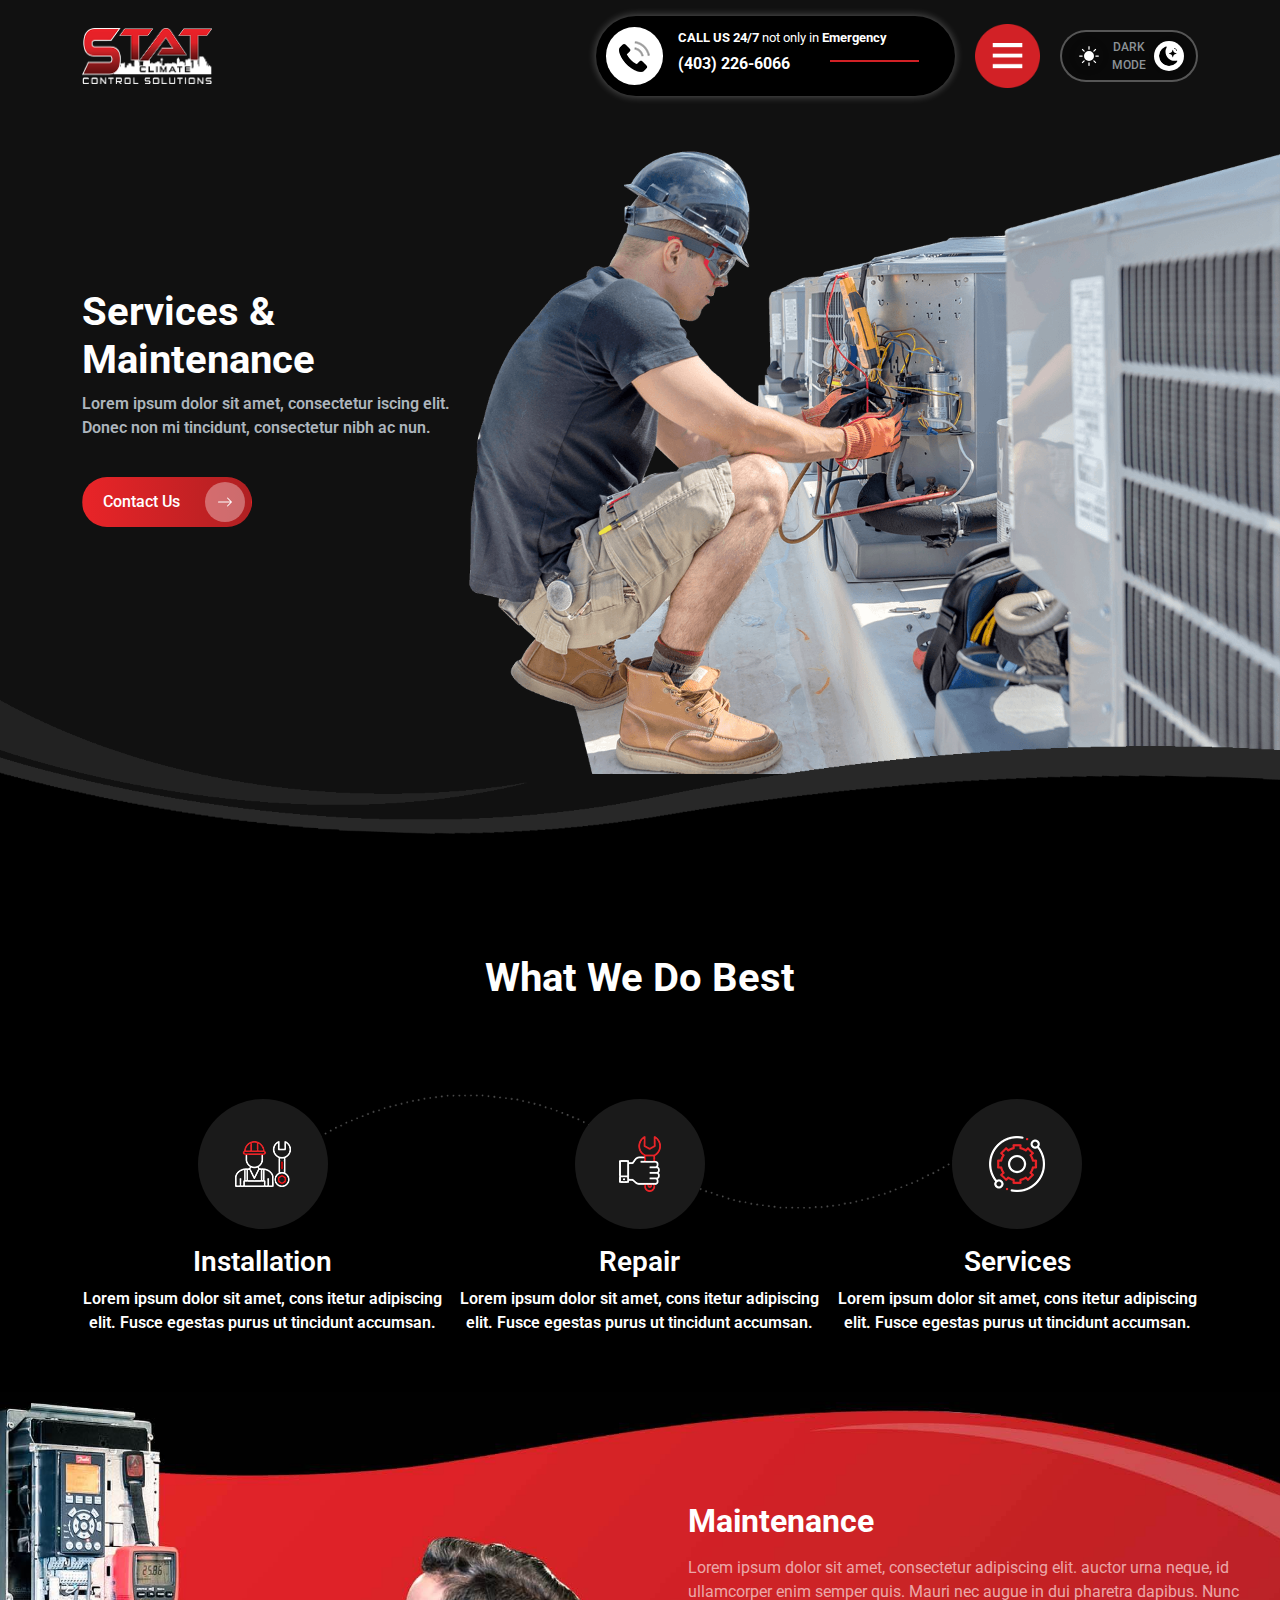
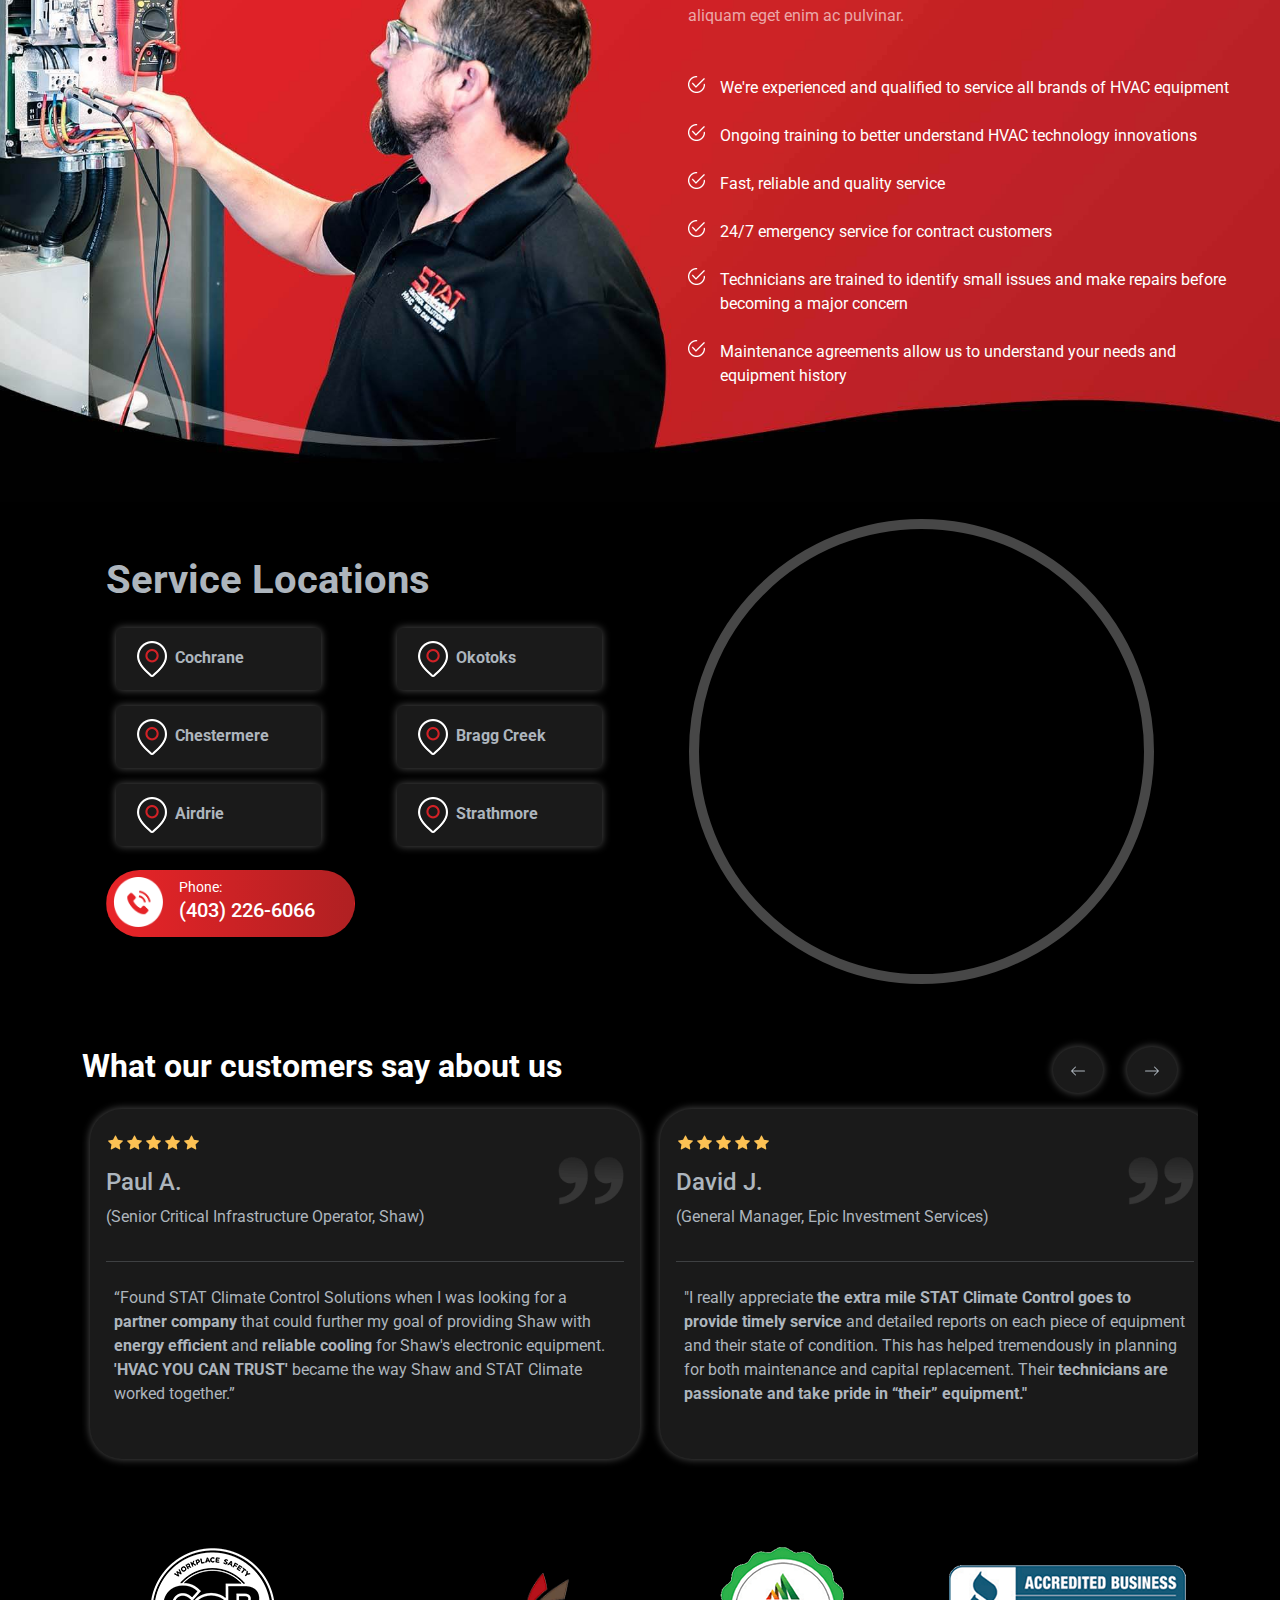
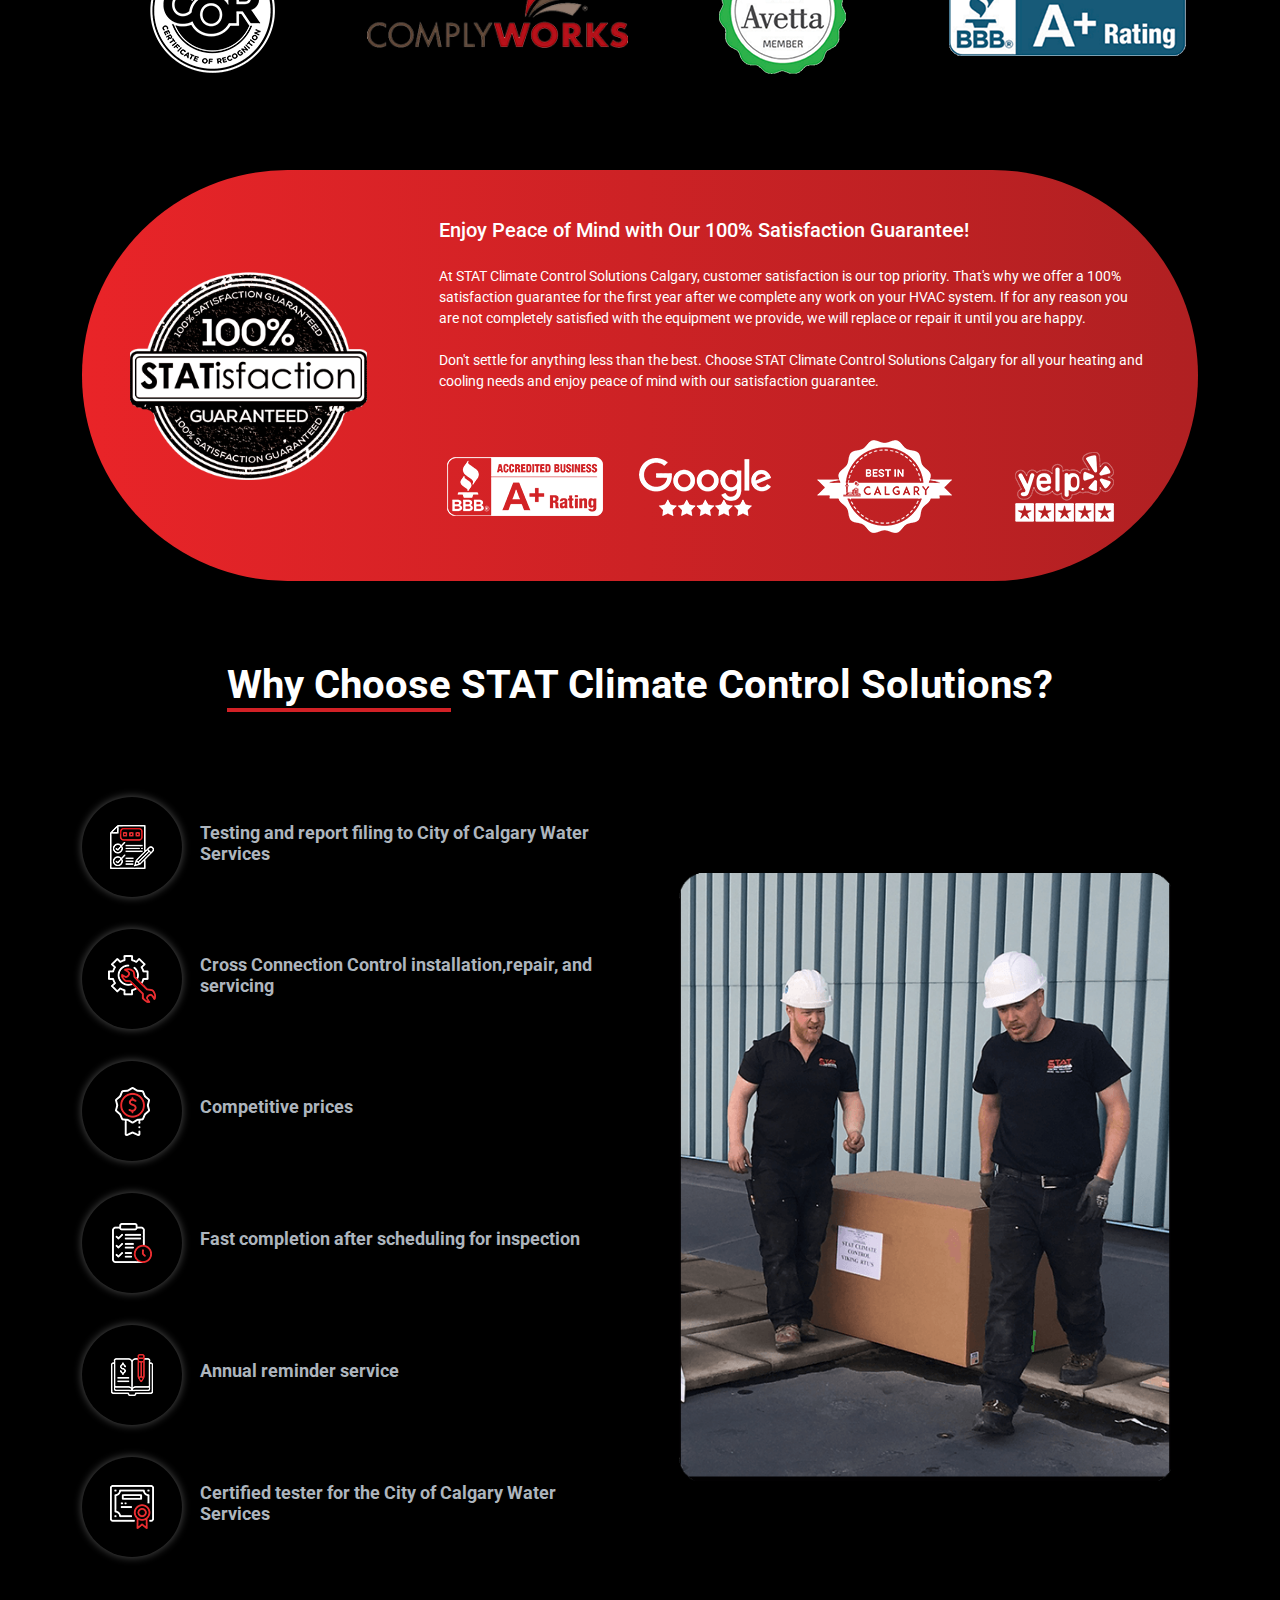
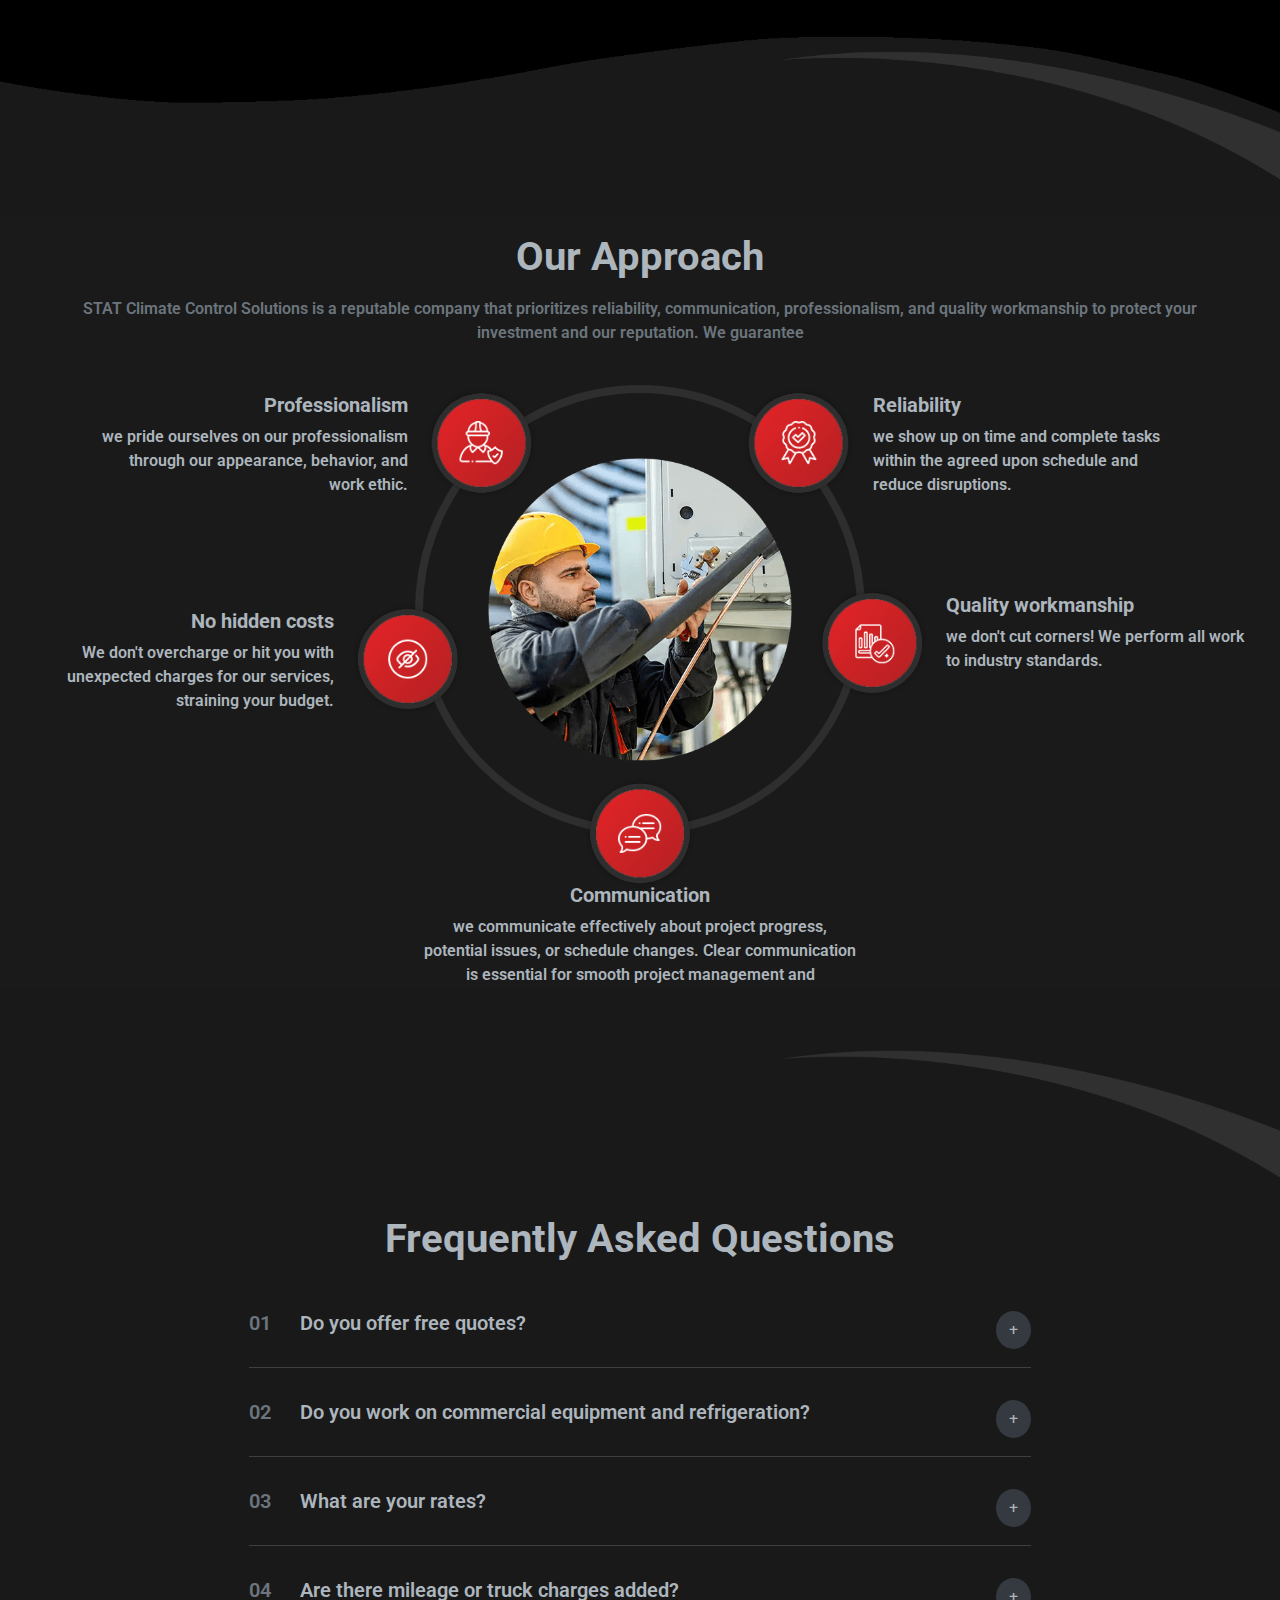
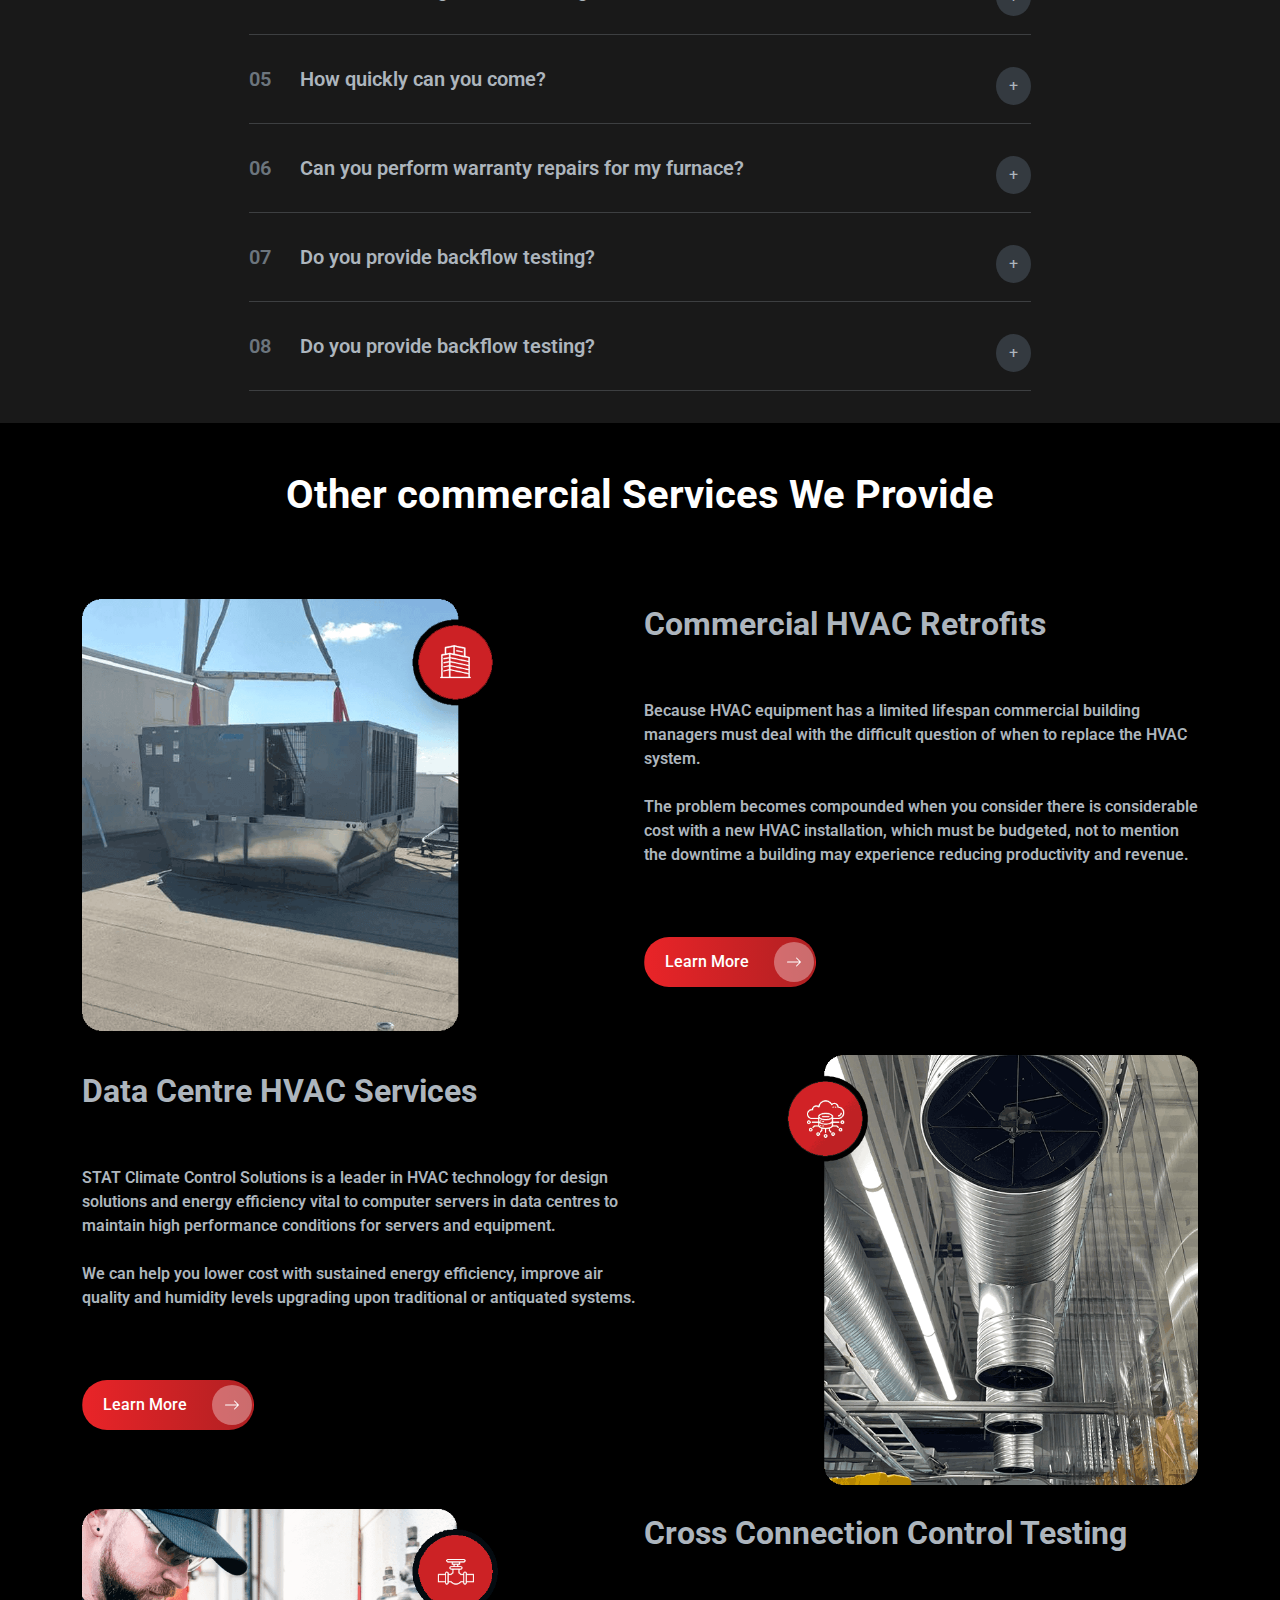
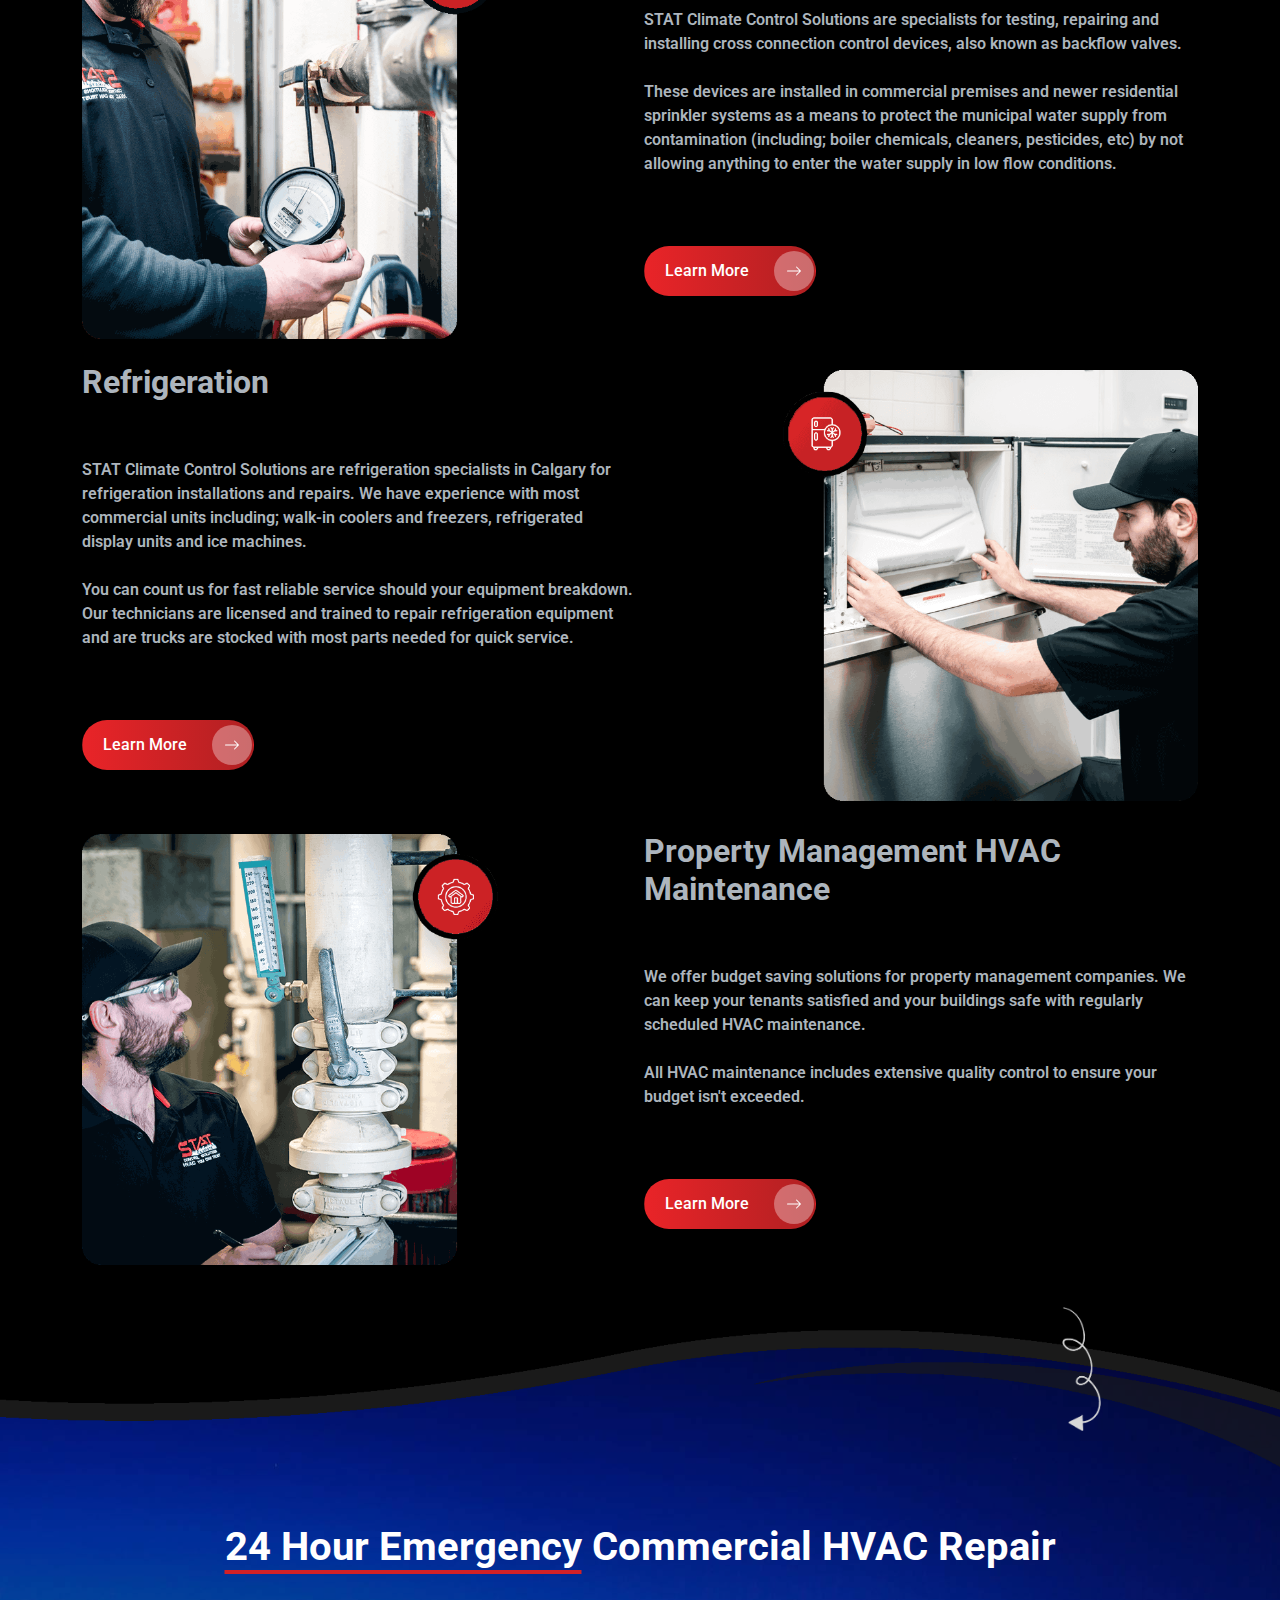
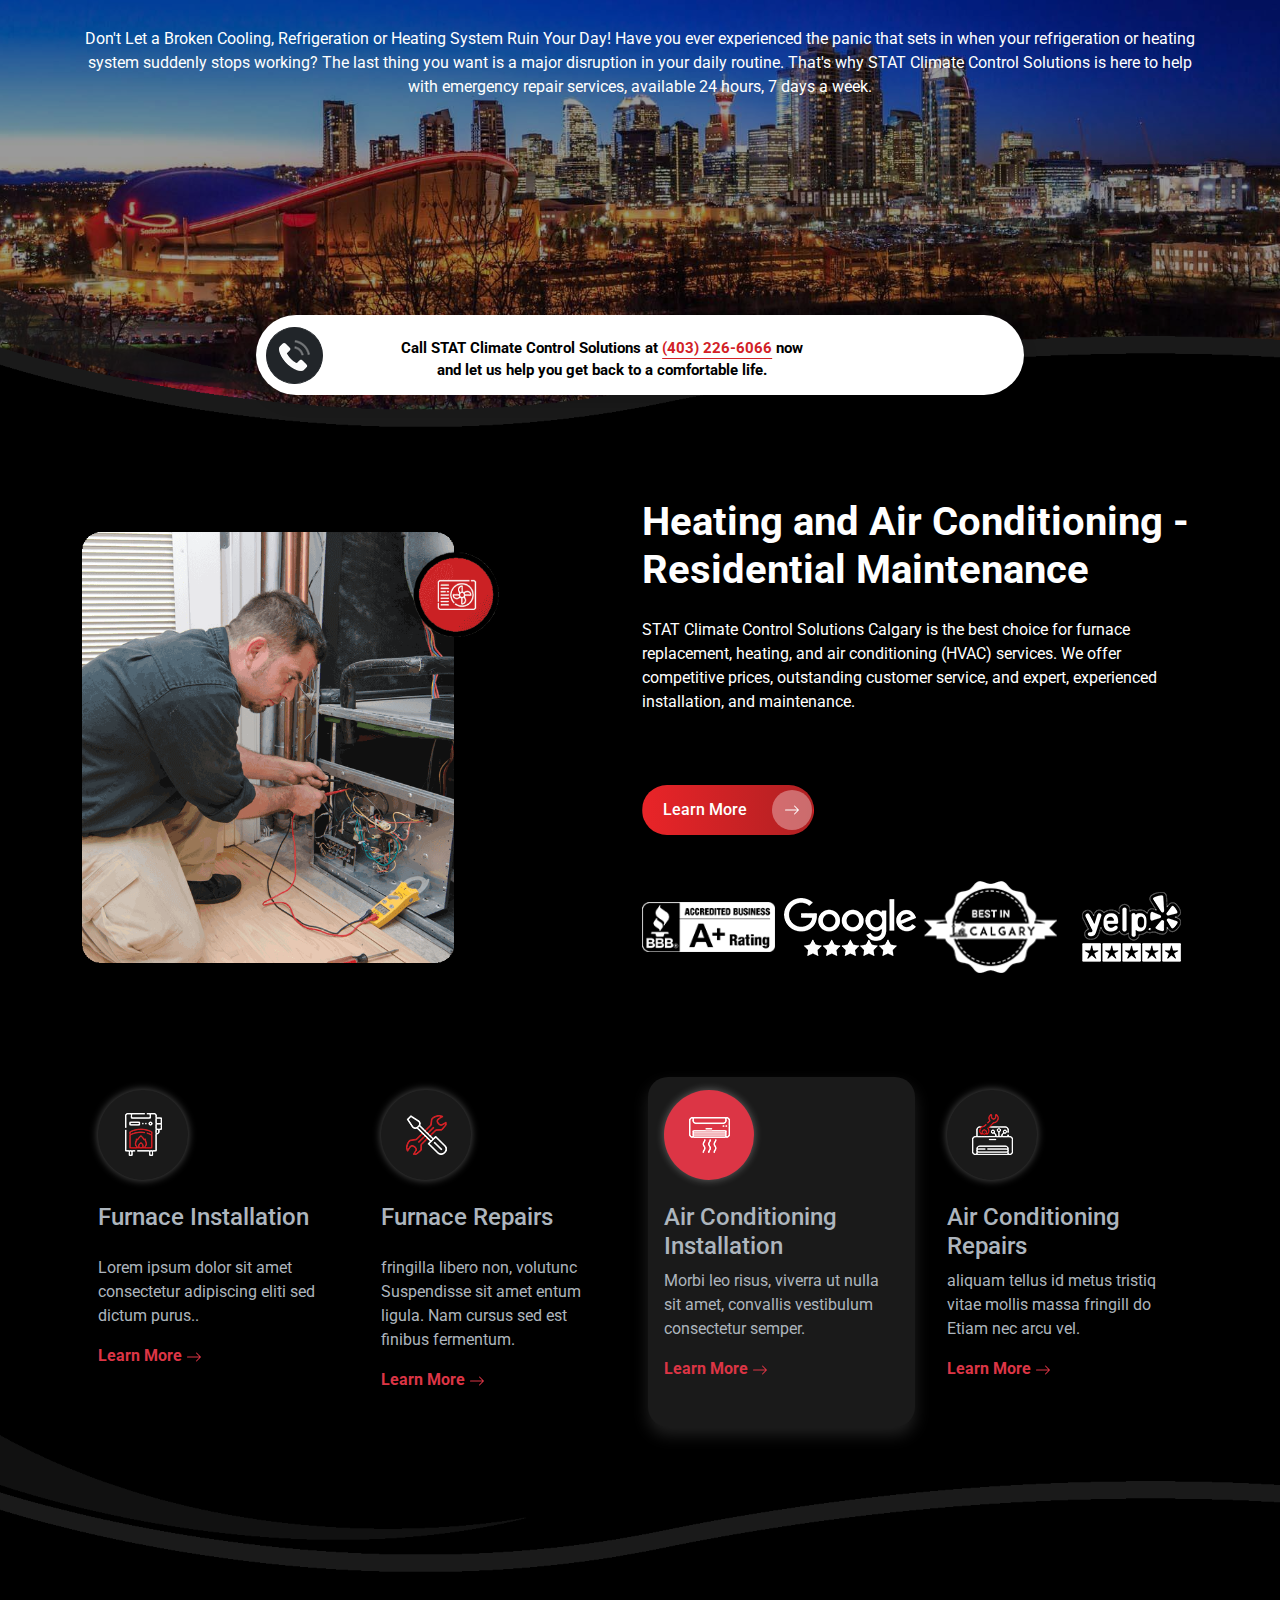
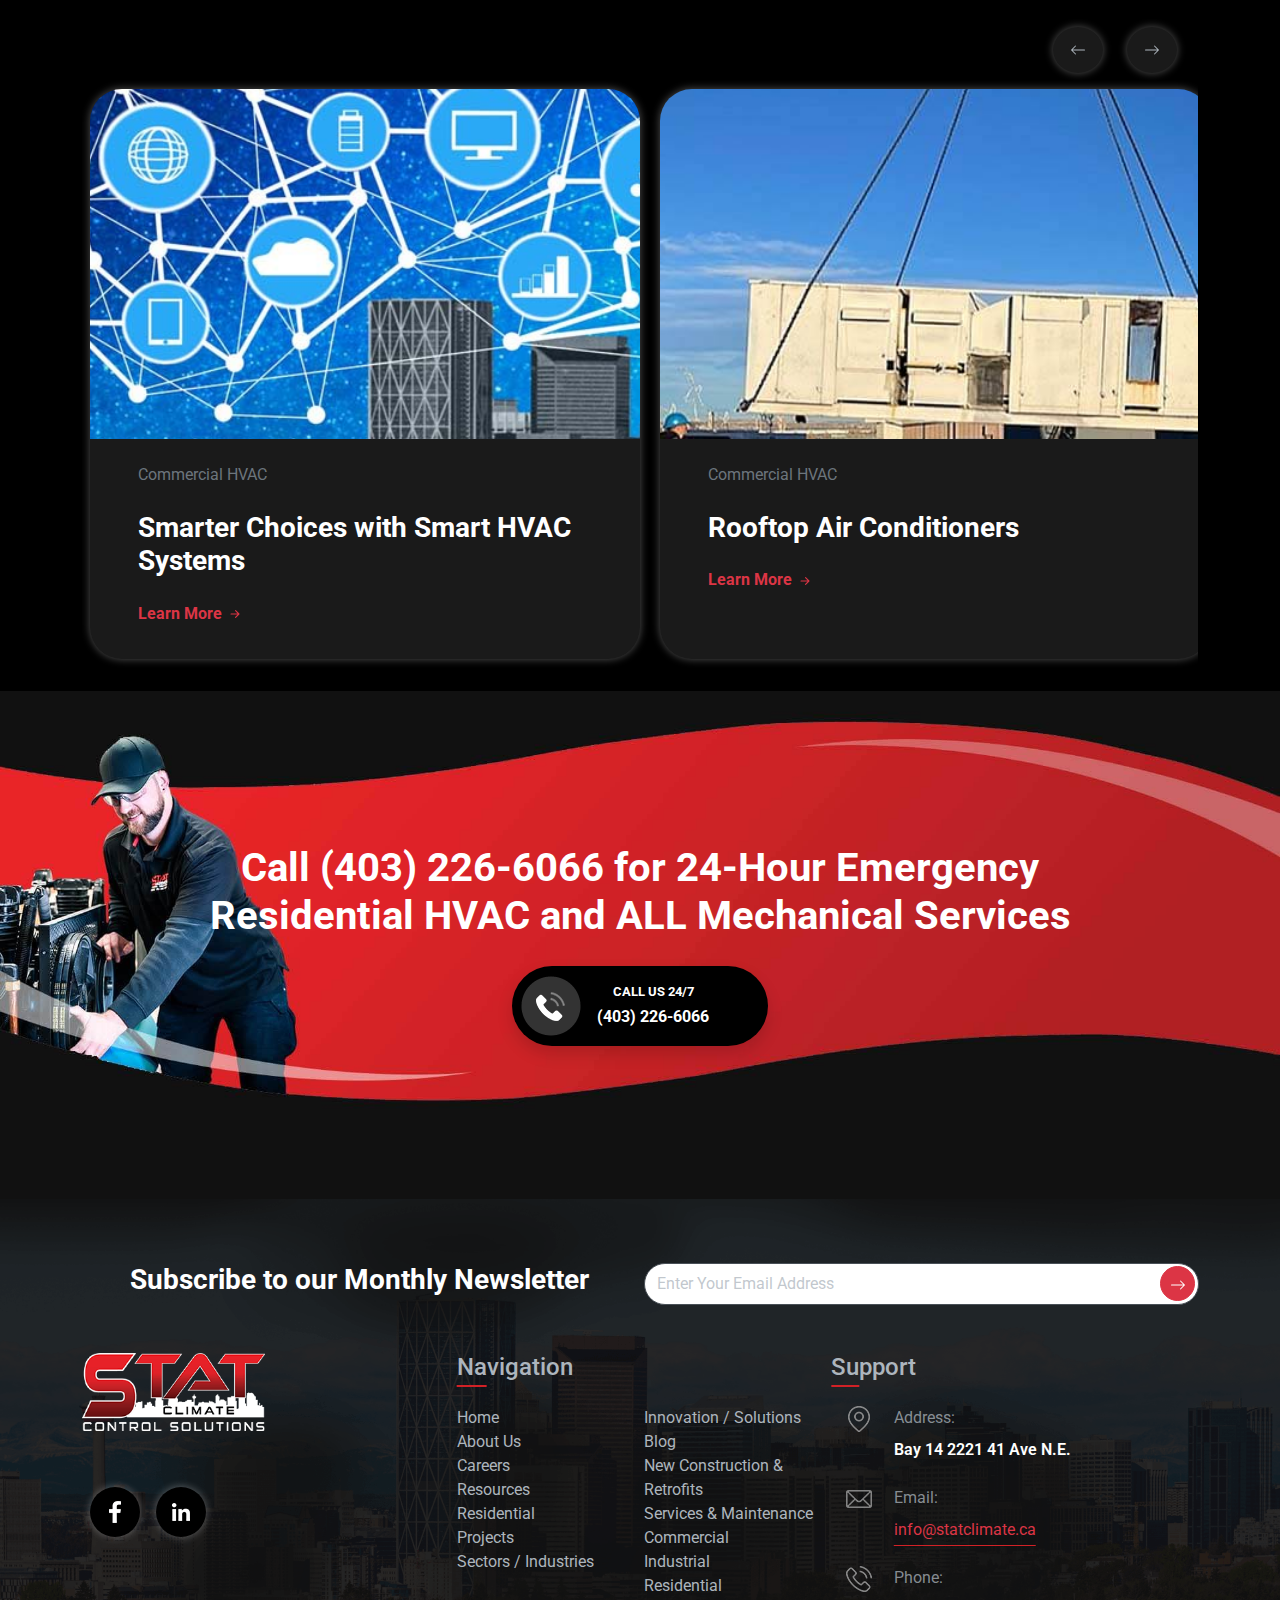
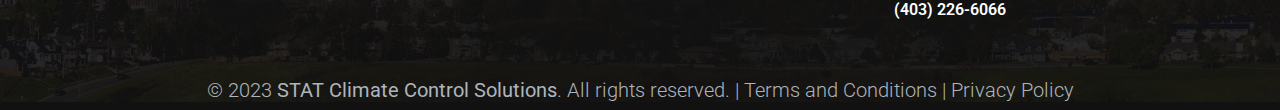
==== commit 22b43102: "update" ====
--- a/index-dark.html
+++ b/index-dark.html
@@ -96,9 +96,8 @@
                             <p class="fw-semibold">Lorem ipsum dolor sit amet, consectetur
                                 iscing elit. Donec non mi tincidunt,
                                 consectetur nibh ac nun.</p>
-                            <a href="#" class="btn btn-red rounded-pill">Contact Us <div class="arrow-right"><svg
-                                        xmlns="http://www.w3.org/2000/svg" width="16" height="16" fill="currentColor"
-                                        class="bi bi-arrow-right" viewBox="0 0 16 16">
+                            <a href="#" class="btn my-btn rounded-pill">Contact Us <div class="arrow"><svg xmlns="http://www.w3.org/2000/svg"
+                                        width="16" height="16" fill="currentColor" class="bi bi-arrow-right" viewBox="0 0 16 16">
                                         <path fill-rule="evenodd"
                                             d="M1 8a.5.5 0 0 1 .5-.5h11.793l-3.147-3.146a.5.5 0 0 1 .708-.708l4 4a.5.5 0 0 1 0 .708l-4 4a.5.5 0 0 1-.708-.708L13.293 8.5H1.5A.5.5 0 0 1 1 8z" />
                                     </svg></div></a>
@@ -1082,9 +1081,9 @@
                             a building may experience reducing productivity
                             and revenue.
                         </p>
-                        <a href="#" class="btn btn-red2 ps-0 rounded-pill">Learn More <div class="arrow-right"><svg
-                                    xmlns="http://www.w3.org/2000/svg" width="16" height="16" fill="currentColor"
-                                    class="bi bi-arrow-right" viewBox="0 0 16 16">
+                        <a href="#" class="btn my-btn learn-more rounded-pill">Learn More <div class="arrow"><svg
+                                    xmlns="http://www.w3.org/2000/svg" width="16" height="16" fill="currentColor" class="bi bi-arrow-right"
+                                    viewBox="0 0 16 16">
                                     <path fill-rule="evenodd"
                                         d="M1 8a.5.5 0 0 1 .5-.5h11.793l-3.147-3.146a.5.5 0 0 1 .708-.708l4 4a.5.5 0 0 1 0 .708l-4 4a.5.5 0 0 1-.708-.708L13.293 8.5H1.5A.5.5 0 0 1 1 8z" />
                                 </svg></div></a>
@@ -1108,9 +1107,9 @@
                             humidity levels upgrading upon
                             traditional or antiquated systems.
                         </p>
-                        <a href="#" class="btn btn-red2 ps-0 rounded-pill">Learn More <div class="arrow-right"><svg
-                                    xmlns="http://www.w3.org/2000/svg" width="16" height="16" fill="currentColor"
-                                    class="bi bi-arrow-right" viewBox="0 0 16 16">
+                        <a href="#" class="btn my-btn learn-more rounded-pill">Learn More <div class="arrow"><svg
+                                    xmlns="http://www.w3.org/2000/svg" width="16" height="16" fill="currentColor" class="bi bi-arrow-right"
+                                    viewBox="0 0 16 16">
                                     <path fill-rule="evenodd"
                                         d="M1 8a.5.5 0 0 1 .5-.5h11.793l-3.147-3.146a.5.5 0 0 1 .708-.708l4 4a.5.5 0 0 1 0 .708l-4 4a.5.5 0 0 1-.708-.708L13.293 8.5H1.5A.5.5 0 0 1 1 8z" />
                                 </svg></div></a>
@@ -1144,12 +1143,12 @@
                             pesticides, etc) by not allowing
                             anything to enter the water supply in low flow conditions.
                         </p>
-                        <a href="#" class="btn btn-red2 ps-0 rounded-pill">Learn More <div class="arrow-right"><svg
-                                    xmlns="http://www.w3.org/2000/svg" width="16" height="16" fill="currentColor"
-                                    class="bi bi-arrow-right" viewBox="0 0 16 16">
-                                    <path fill-rule="evenodd"
-                                        d="M1 8a.5.5 0 0 1 .5-.5h11.793l-3.147-3.146a.5.5 0 0 1 .708-.708l4 4a.5.5 0 0 1 0 .708l-4 4a.5.5 0 0 1-.708-.708L13.293 8.5H1.5A.5.5 0 0 1 1 8z" />
-                                </svg></div></a>
+                    <a href="#" class="btn my-btn learn-more rounded-pill">Learn More <div class="arrow"><svg
+                                xmlns="http://www.w3.org/2000/svg" width="16" height="16" fill="currentColor" class="bi bi-arrow-right"
+                                viewBox="0 0 16 16">
+                                <path fill-rule="evenodd"
+                                    d="M1 8a.5.5 0 0 1 .5-.5h11.793l-3.147-3.146a.5.5 0 0 1 .708-.708l4 4a.5.5 0 0 1 0 .708l-4 4a.5.5 0 0 1-.708-.708L13.293 8.5H1.5A.5.5 0 0 1 1 8z" />
+                            </svg></div></a>
                     </div>
                 </div>
             </div>
@@ -1171,9 +1170,9 @@
                             repair refrigeration equipment and are trucks are stocked with most parts needed for quick
                             service.
                         </p>
-                        <a href="#" class="btn btn-red2 ps-0 rounded-pill">Learn More <div class="arrow-right"><svg
-                                    xmlns="http://www.w3.org/2000/svg" width="16" height="16" fill="currentColor"
-                                    class="bi bi-arrow-right" viewBox="0 0 16 16">
+                        <a href="#" class="btn my-btn learn-more rounded-pill">Learn More <div class="arrow"><svg
+                                    xmlns="http://www.w3.org/2000/svg" width="16" height="16" fill="currentColor" class="bi bi-arrow-right"
+                                    viewBox="0 0 16 16">
                                     <path fill-rule="evenodd"
                                         d="M1 8a.5.5 0 0 1 .5-.5h11.793l-3.147-3.146a.5.5 0 0 1 .708-.708l4 4a.5.5 0 0 1 0 .708l-4 4a.5.5 0 0 1-.708-.708L13.293 8.5H1.5A.5.5 0 0 1 1 8z" />
                                 </svg></div></a>
@@ -1203,12 +1202,12 @@
                             All HVAC maintenance includes extensive quality control to ensure your budget isn't
                             exceeded.
                         </p>
-                        <a href="#" class="btn btn-red2 ps-0 rounded-pill">Learn More <div class="arrow-right"><svg
-                                    xmlns="http://www.w3.org/2000/svg" width="16" height="16" fill="currentColor"
-                                    class="bi bi-arrow-right" viewBox="0 0 16 16">
-                                    <path fill-rule="evenodd"
-                                        d="M1 8a.5.5 0 0 1 .5-.5h11.793l-3.147-3.146a.5.5 0 0 1 .708-.708l4 4a.5.5 0 0 1 0 .708l-4 4a.5.5 0 0 1-.708-.708L13.293 8.5H1.5A.5.5 0 0 1 1 8z" />
-                                </svg></div></a>
+                    <a href="#" class="btn my-btn learn-more rounded-pill">Learn More <div class="arrow"><svg
+                                xmlns="http://www.w3.org/2000/svg" width="16" height="16" fill="currentColor" class="bi bi-arrow-right"
+                                viewBox="0 0 16 16">
+                                <path fill-rule="evenodd"
+                                    d="M1 8a.5.5 0 0 1 .5-.5h11.793l-3.147-3.146a.5.5 0 0 1 .708-.708l4 4a.5.5 0 0 1 0 .708l-4 4a.5.5 0 0 1-.708-.708L13.293 8.5H1.5A.5.5 0 0 1 1 8z" />
+                            </svg></div></a>
                     </div>
                 </div>
             </div>
@@ -1278,9 +1277,9 @@
                             and maintenance.
                         </p>
                         <div class="text-center text-lg-start mx-auto mx-lg-0 pb-4">
-                            <a href="#" class="btn btn-red2 ps-0 rounded-pill">Learn More <div class="arrow-right"><svg
-                                        xmlns="http://www.w3.org/2000/svg" width="16" height="16" fill="currentColor"
-                                        class="bi bi-arrow-right" viewBox="0 0 16 16">
+                            <a href="#" class="btn my-btn learn-more rounded-pill">Learn More <div class="arrow"><svg
+                                        xmlns="http://www.w3.org/2000/svg" width="16" height="16" fill="currentColor" class="bi bi-arrow-right"
+                                        viewBox="0 0 16 16">
                                         <path fill-rule="evenodd"
                                             d="M1 8a.5.5 0 0 1 .5-.5h11.793l-3.147-3.146a.5.5 0 0 1 .708-.708l4 4a.5.5 0 0 1 0 .708l-4 4a.5.5 0 0 1-.708-.708L13.293 8.5H1.5A.5.5 0 0 1 1 8z" />
                                     </svg></div></a>
--- a/css/style.css
+++ b/css/style.css
@@ -584,6 +584,7 @@
     text-underline-offset: 10px;
     text-decoration-color: #d22126;
 }
+
 .custom-2 {
     text-decoration: underline;
     text-underline-offset: 5px;
@@ -863,4 +864,46 @@
 
 .contentsli::-webkit-scrollbar {
     display: none;
+}
+
+.my-btn {
+    background: linear-gradient(to right, #e92428, #b02022);
+    width: 170px;
+    height: 50px;
+    padding: 0;
+    display: flex;
+    align-items: center;
+    padding-left: 20px;
+    color: #fff;
+    font-weight: 500;
+    transition: all 0.5s;
+    margin: 10% 0;
+}
+
+.arrow {
+    height: 40px;
+    width: 40px;
+    background: #ffffff57;
+    display: flex;
+    justify-content: center;
+    align-items: center;
+    border-radius: 100%;
+    margin-left: 25px;
+    transition: all 0.5s;
+}
+
+.my-btn:hover {
+    background: linear-gradient(to left, #e92428, #b02022);
+    width: 180px;
+    color: #fff;
+}
+.my-btn:hover .arrow {
+    margin-left: 35px;
+}
+.learn-more {
+    margin: 4% 0;
+    width: 172px;
+}
+.learn-more:hover {
+    width: 182px;
 }--- a/css/responsive.css
+++ b/css/responsive.css
@@ -378,6 +378,24 @@
     .btn-3 {
         width: 70% !important;
     }
+        .my-btn {
+            width: 160px;
+            height: 45px;
+        }
+    
+        .arrow {
+            height: 35px;
+            width: 35px;
+            margin-left: 20px;
+        }
+    
+        .my-btn:hover {
+            width: 170px;
+        }
+    
+        .my-btn:hover .arrow {
+            margin-left: 30px;
+        }
 }
 
 @media only screen and (max-width: 1192px) {
@@ -791,6 +809,19 @@
     .btn-3 {
         width: 95% !important;
     }
+        .my-btn {
+            margin: auto;
+            margin-top: 6%;
+        }
+                .learn-more {
+                    margin: auto;
+                    margin-top: 4%;
+                    width: 165px;
+                }
+        
+                .learn-more:hover {
+                    width: 175px;
+                }
 
 }
 
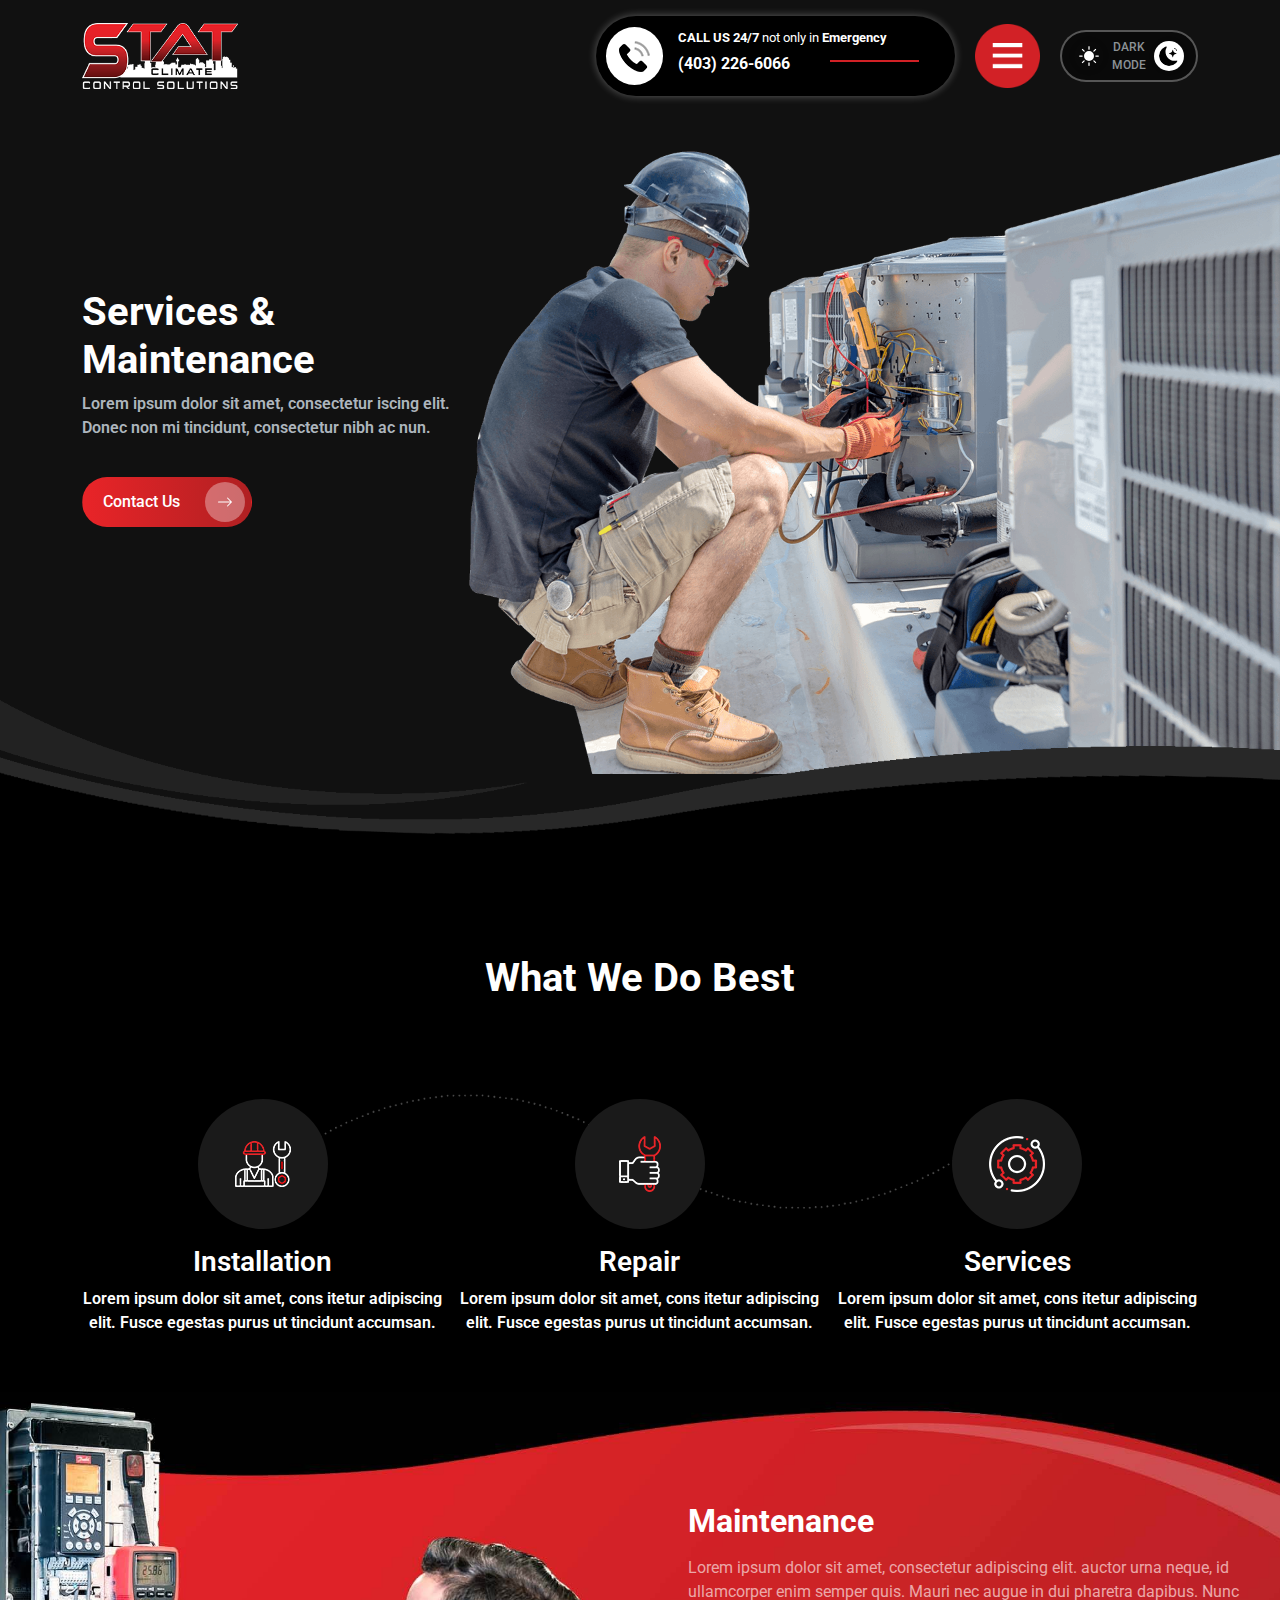
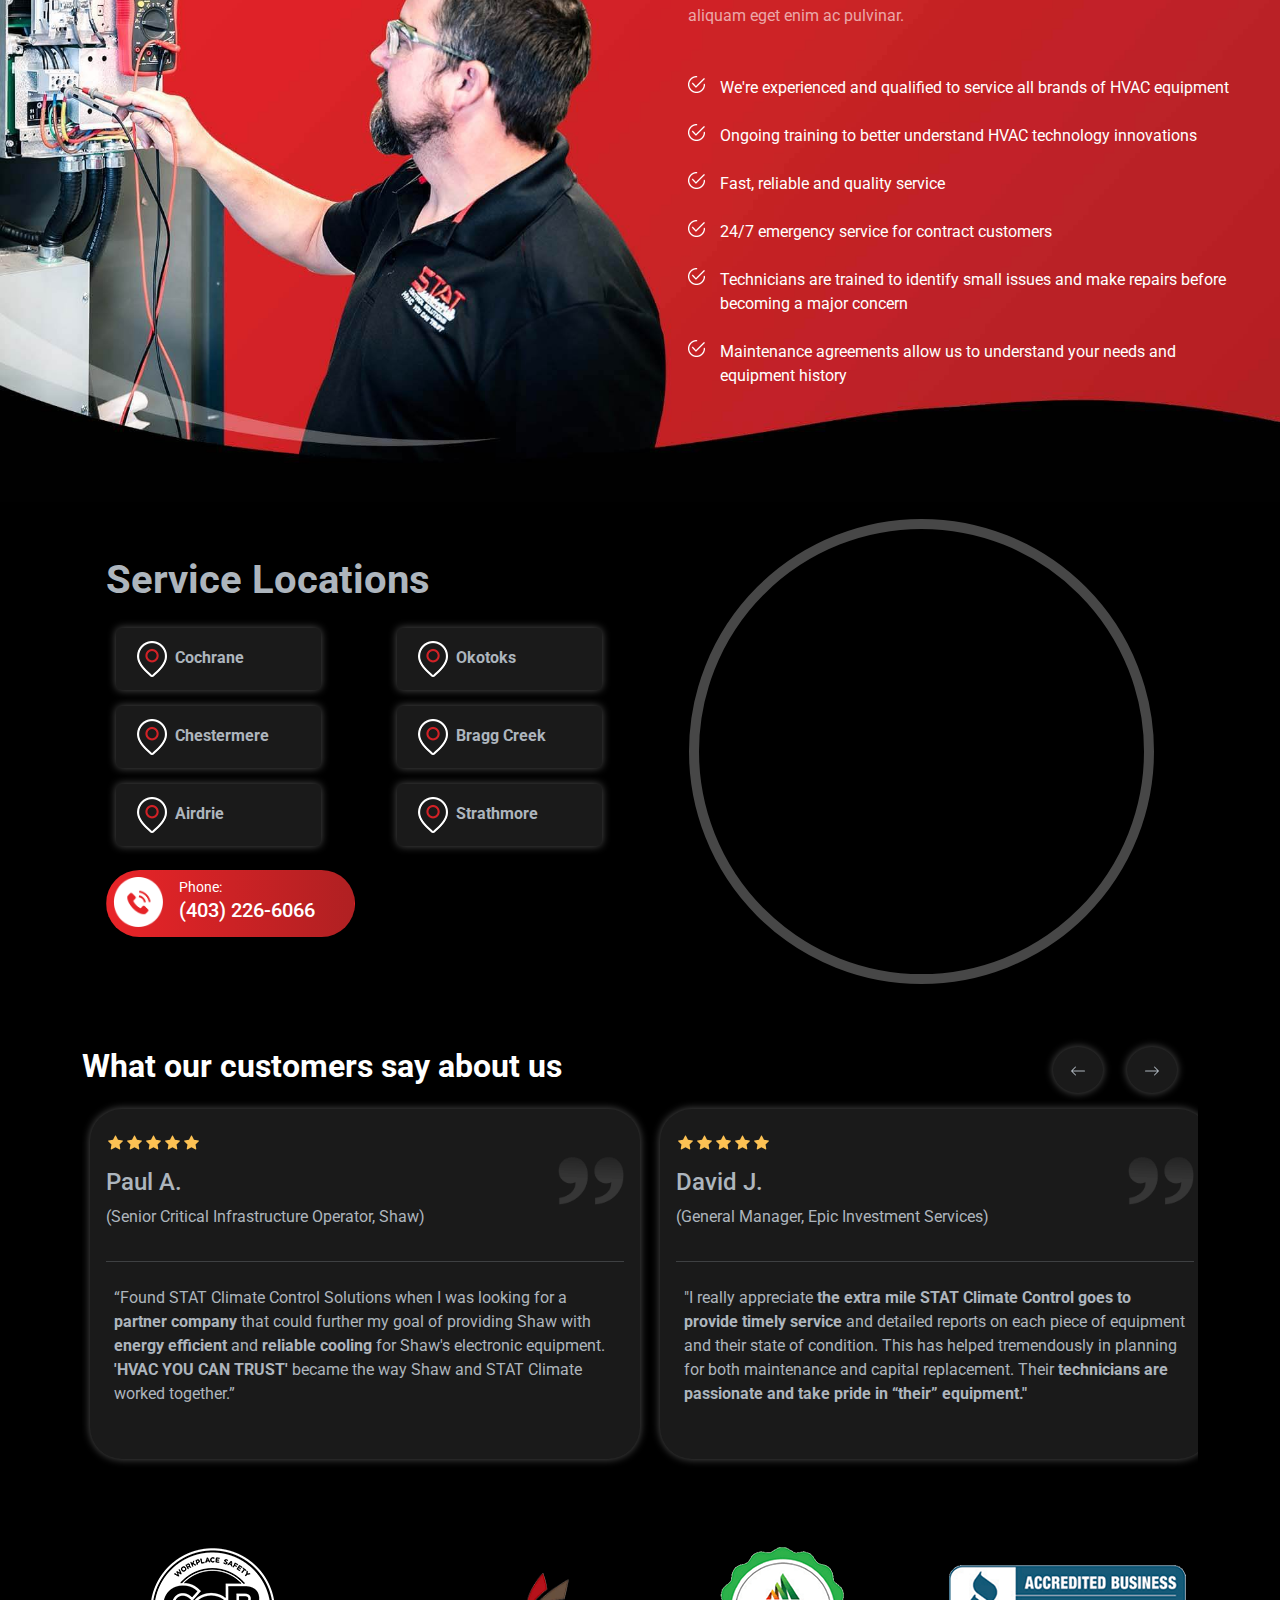
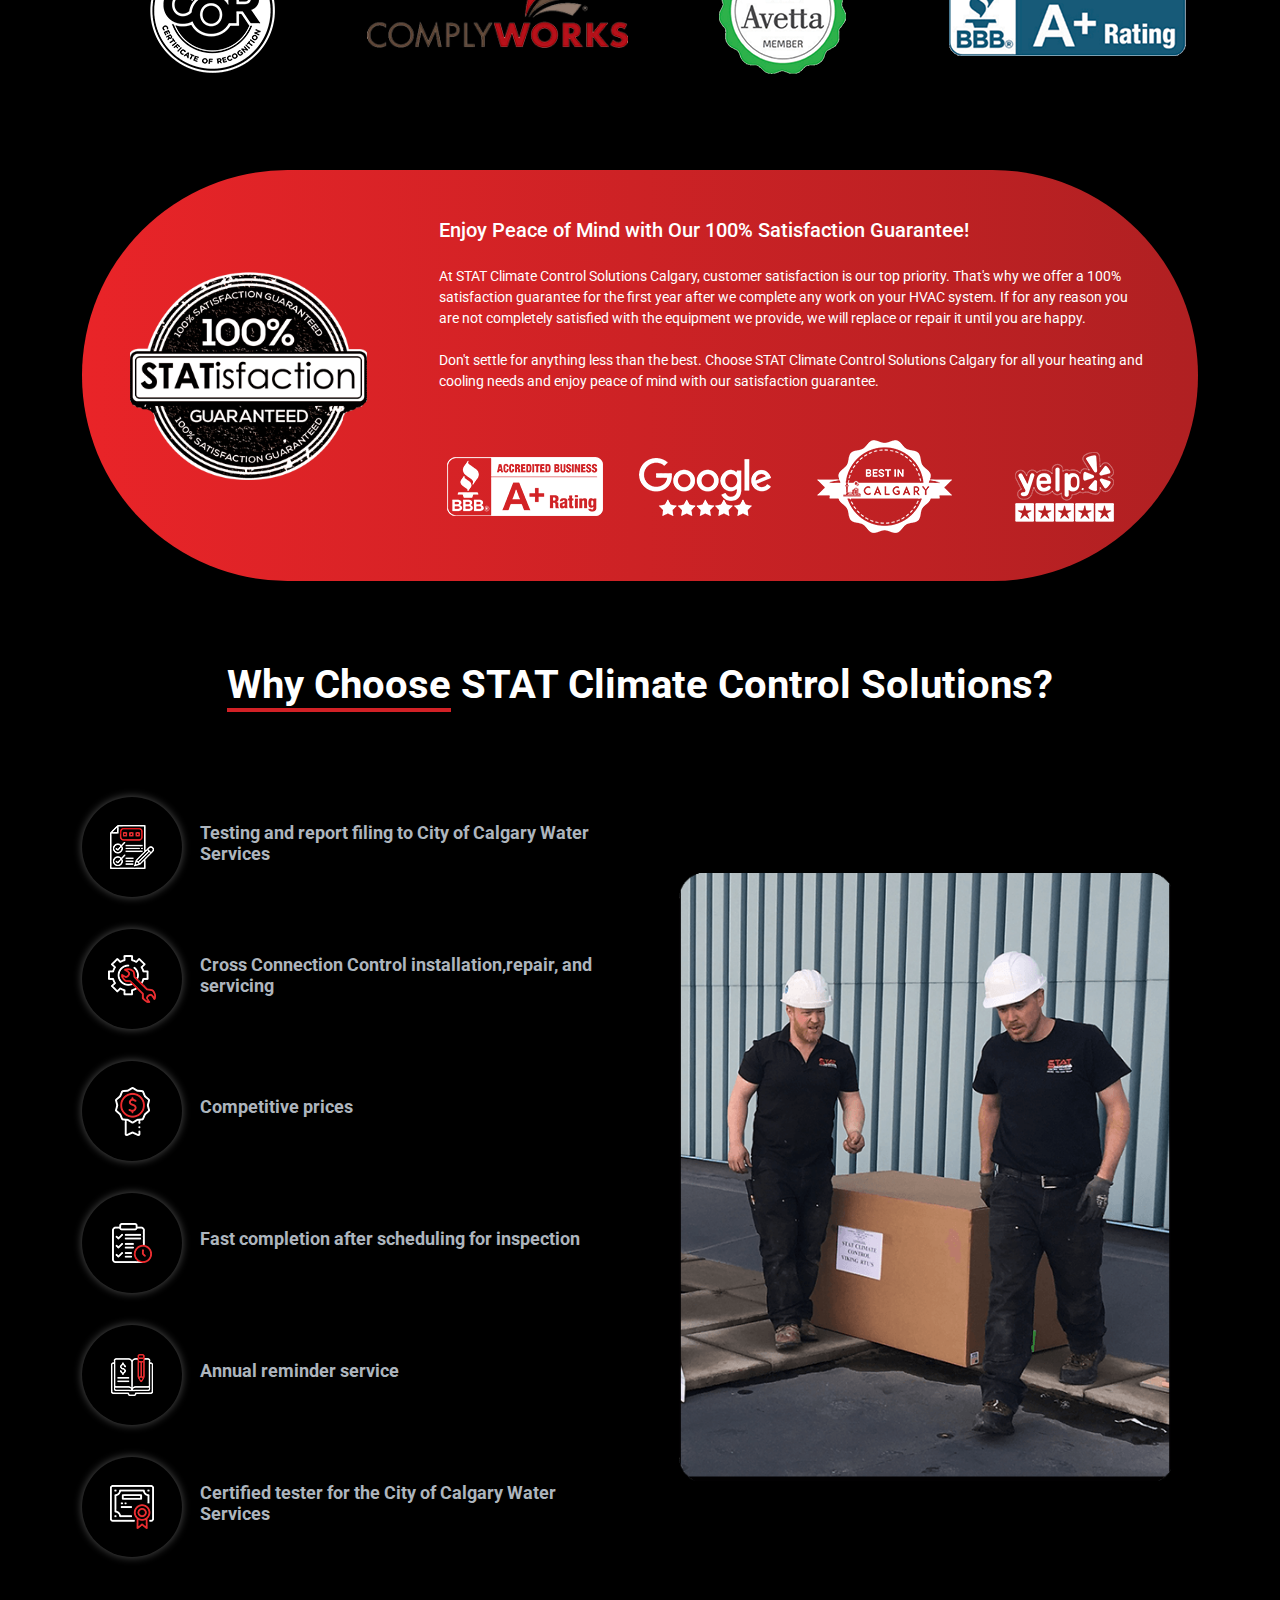
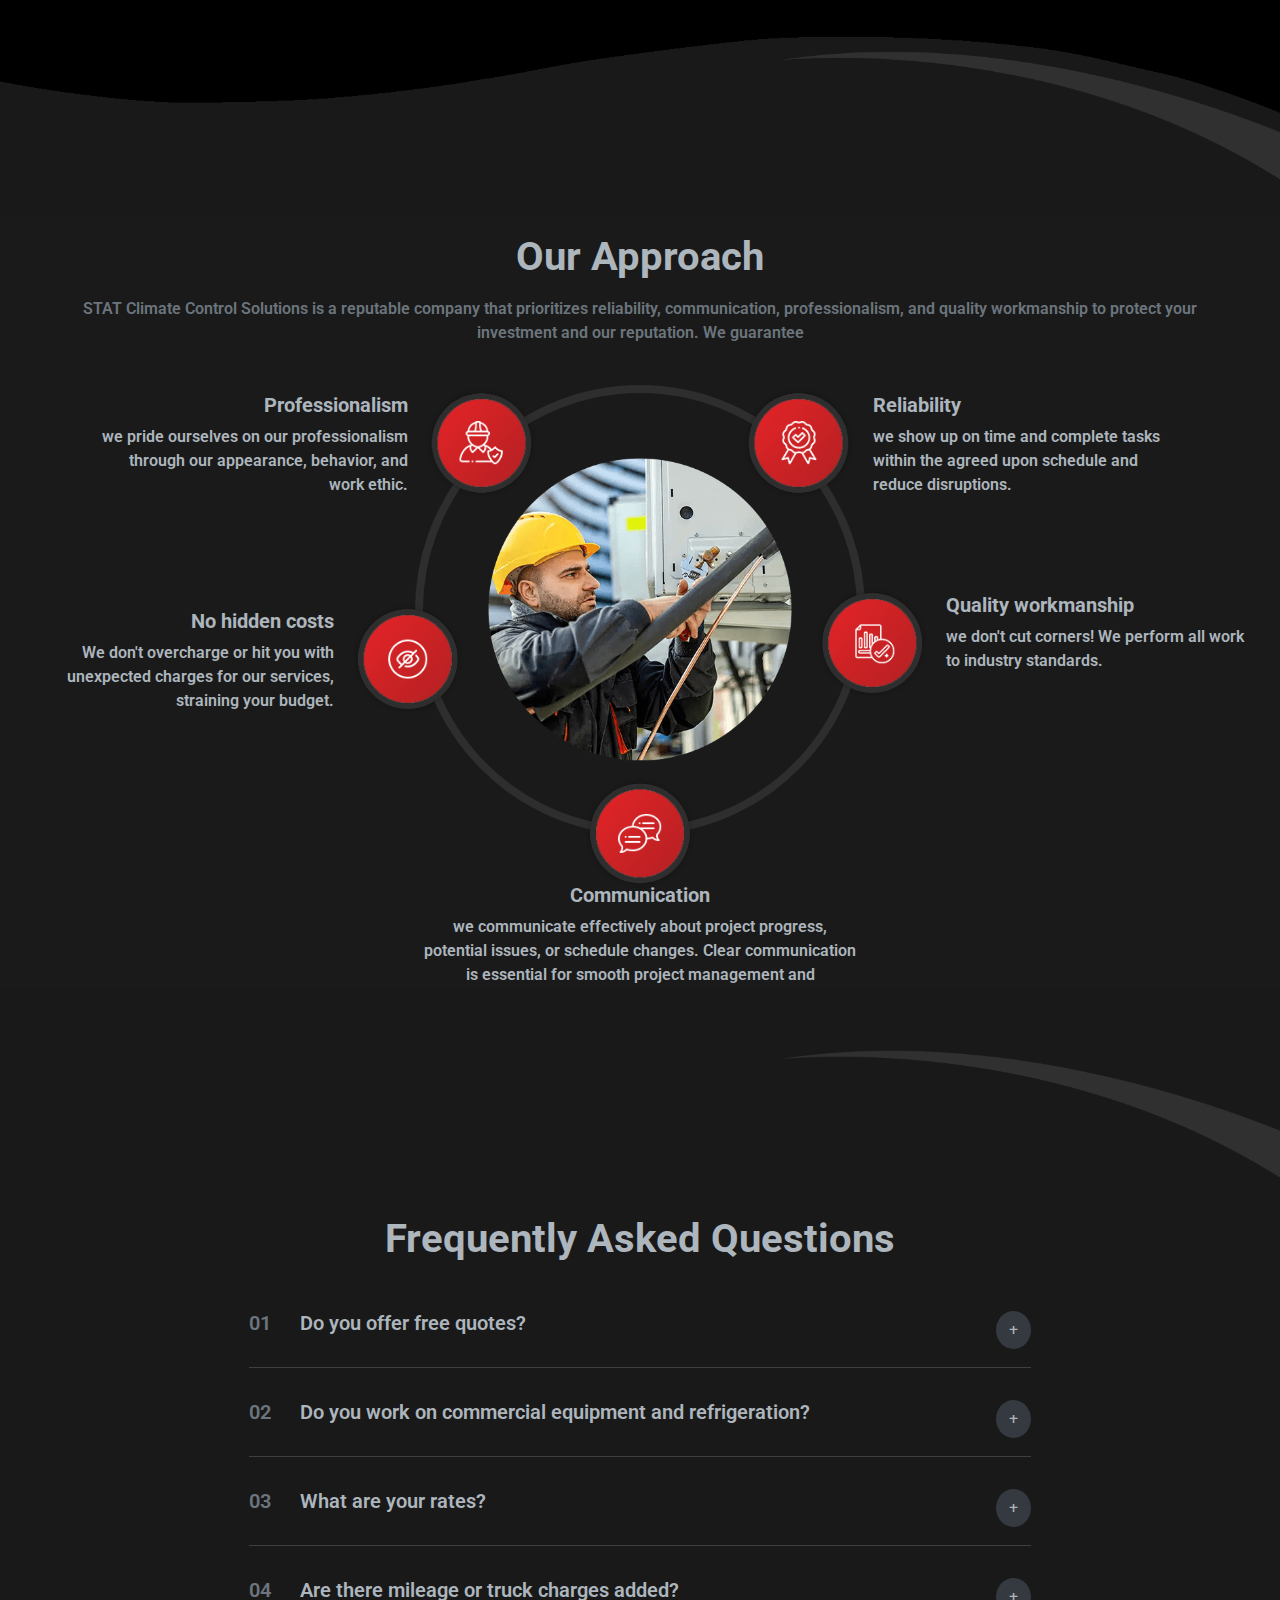
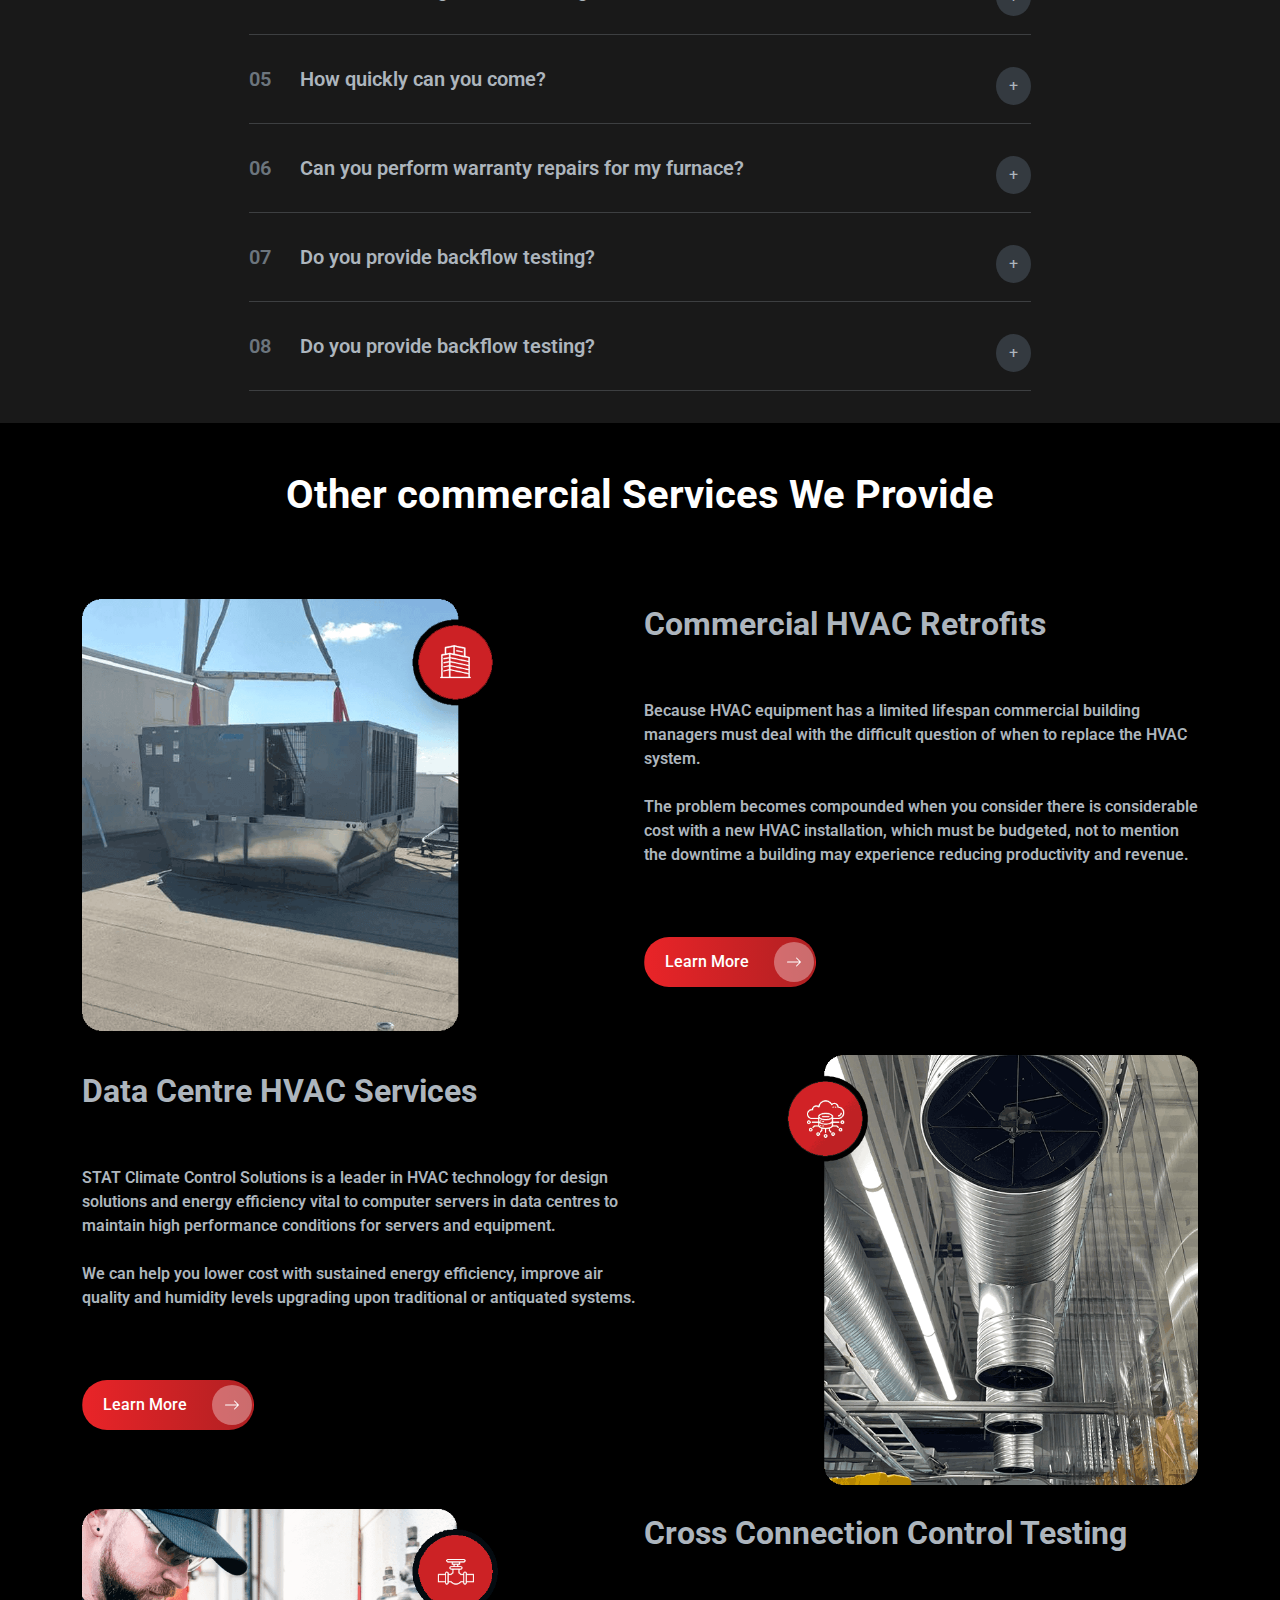
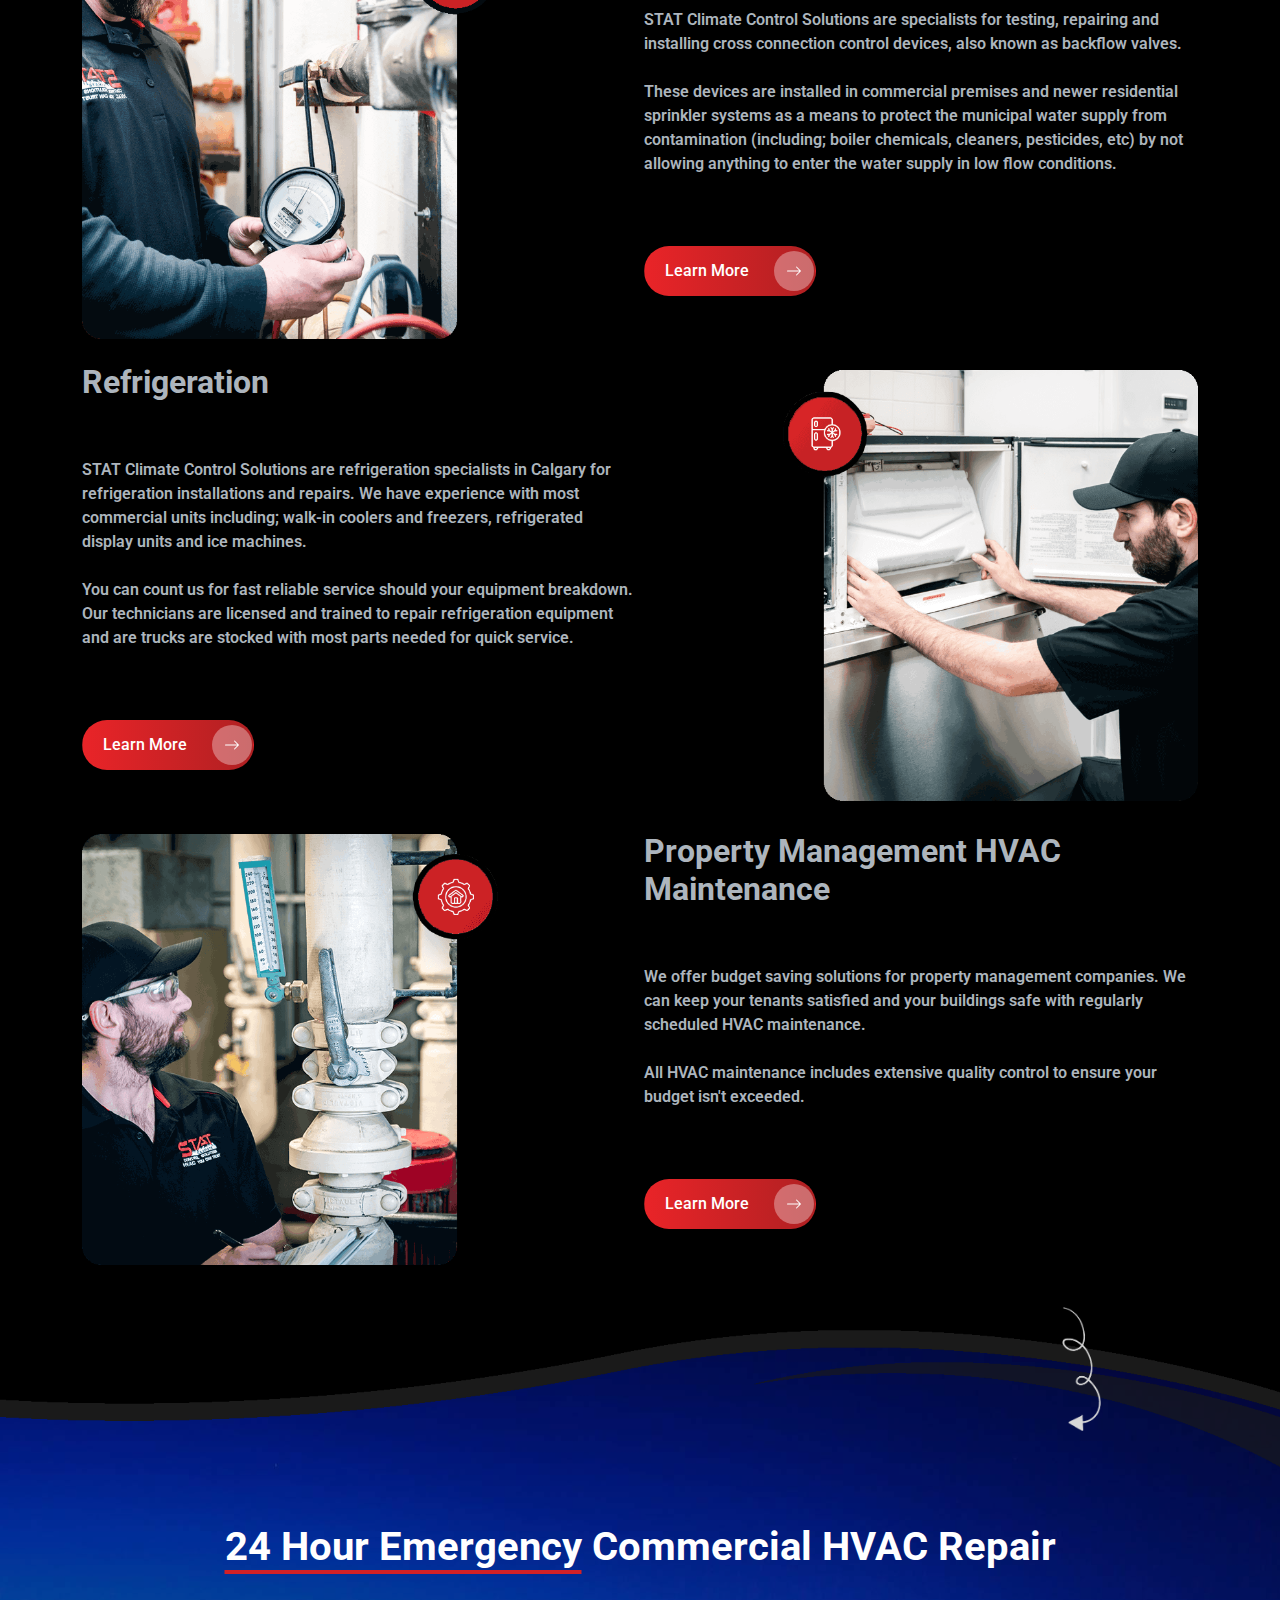
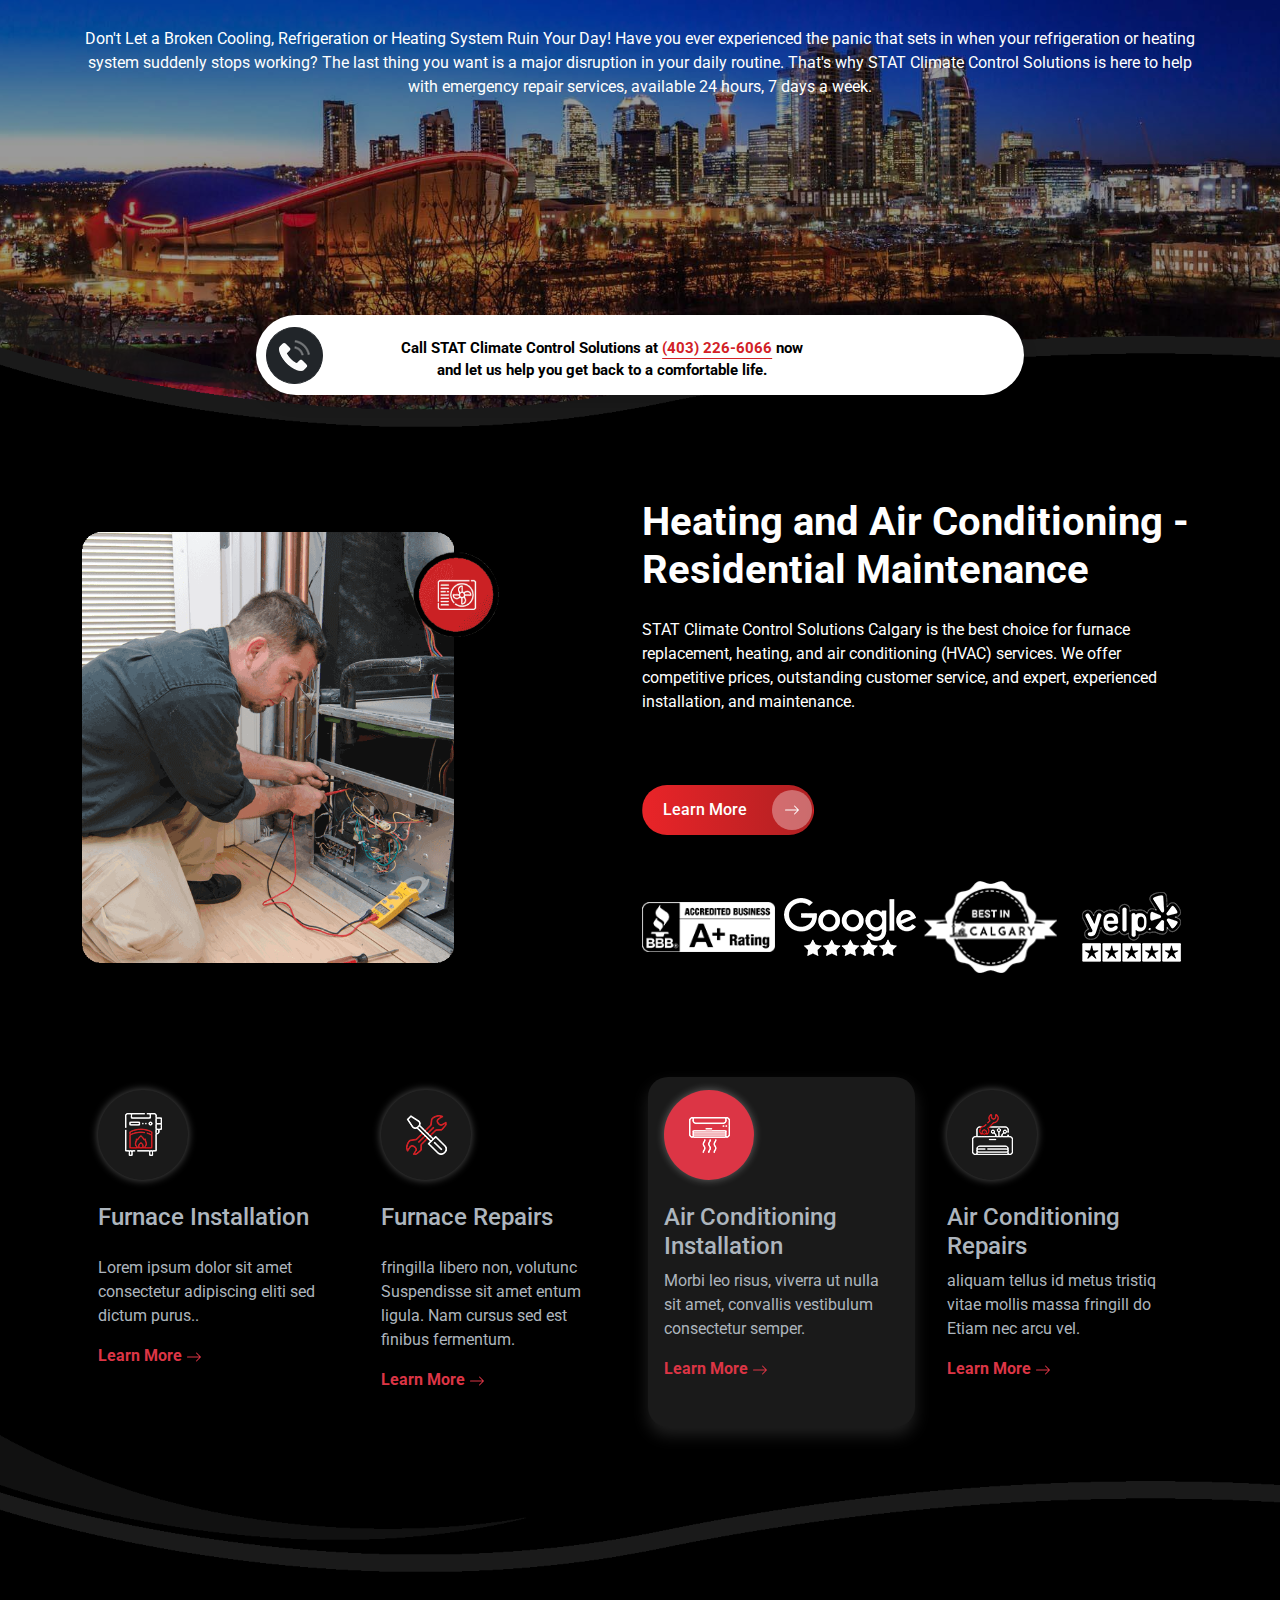
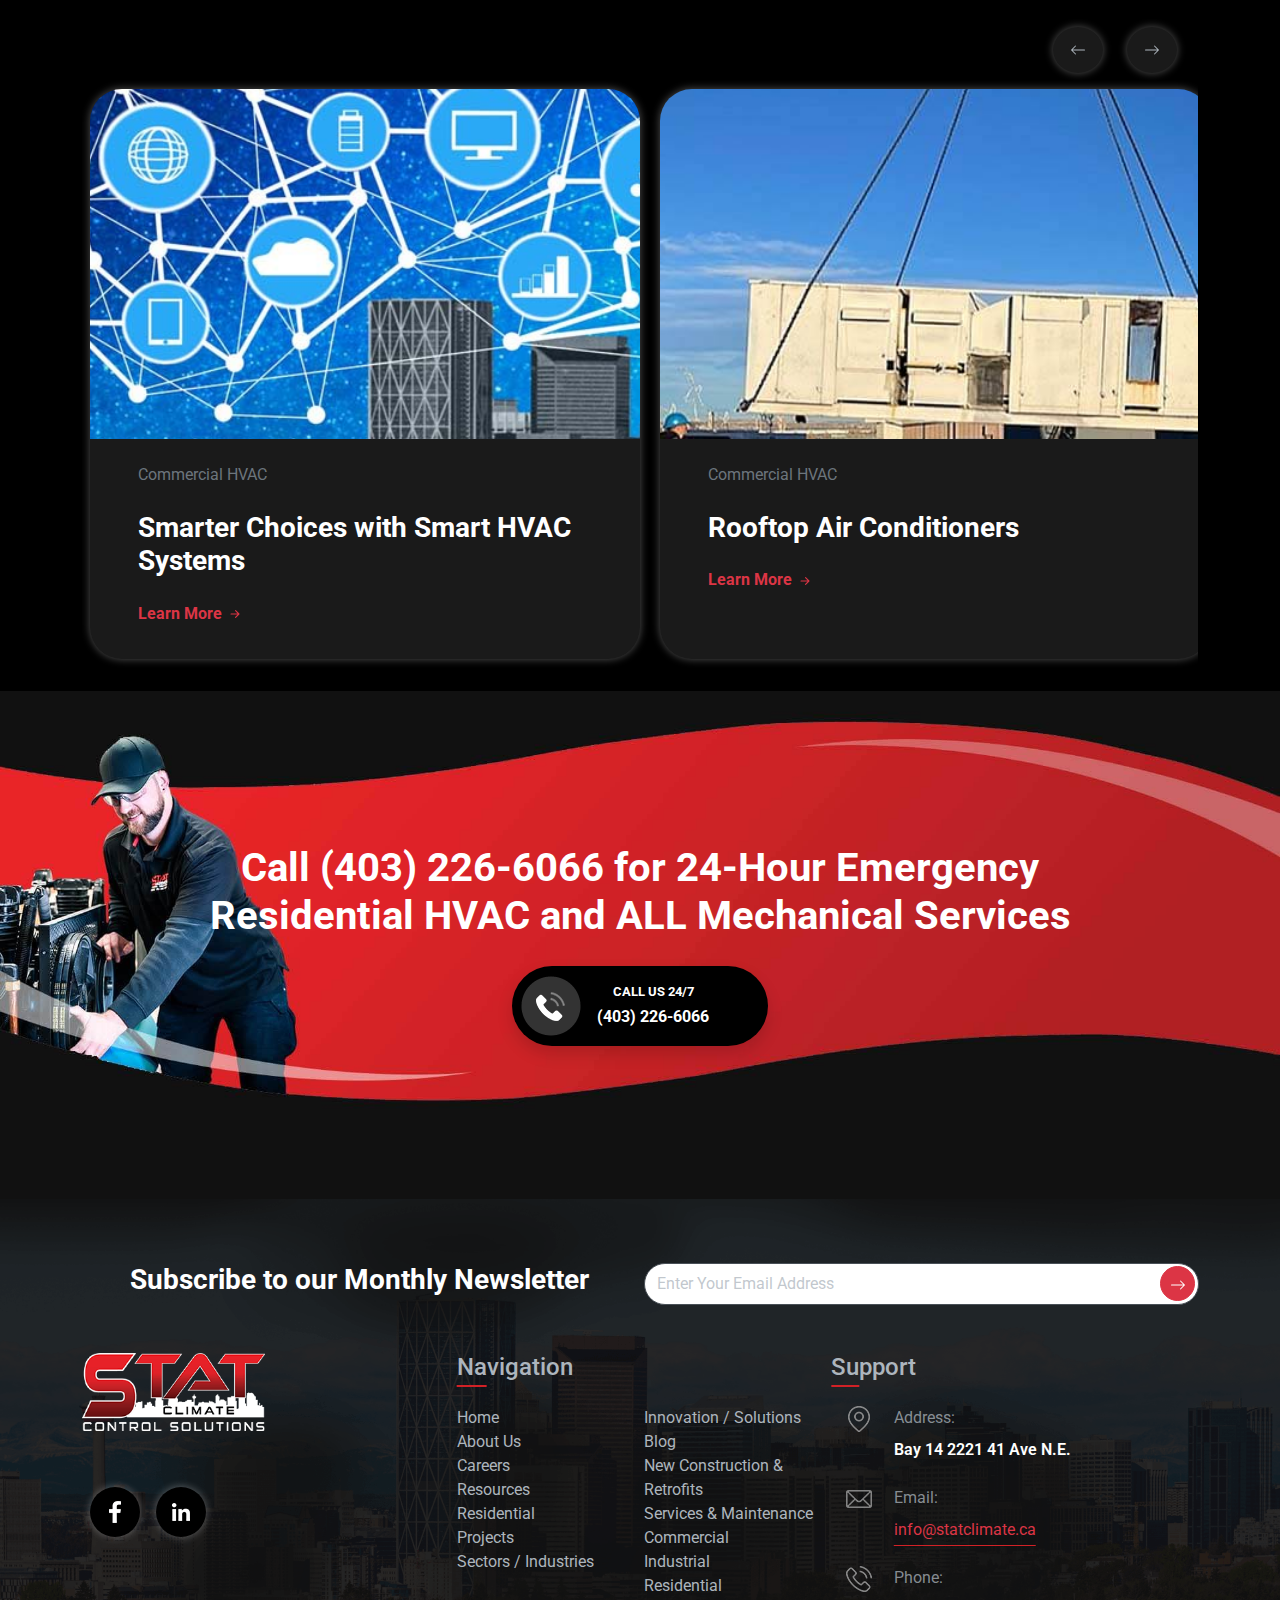
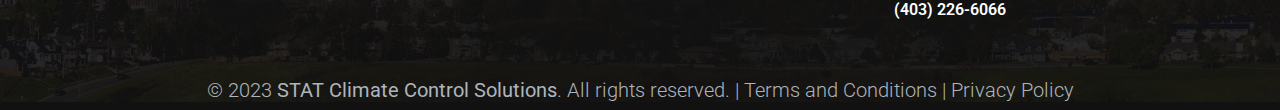
==== commit f95bde66: "update" ====
--- a/index-dark.html
+++ b/index-dark.html
@@ -55,7 +55,7 @@
                     <div class="offcanvas offcanvas-end" tabindex="-1" id="offcanvasRight"
                         aria-labelledby="offcanvasRightLabel">
                         <div class="offcanvas-header">
-                            <h5 class="offcanvas-title" id="offcanvasRightLabel"><img src="images/logo-dark.png"
+                            <h5 class="offcanvas-title" id="offcanvasRightLabel"><img class="w-50" src="images/logo-dark.png"
                                     alt="stat" class="w-25"></h5>
                             <button type="button" class="btn-close" data-bs-dismiss="offcanvas"
                                 aria-label="Close"></button>
--- a/css/style.css
+++ b/css/style.css
@@ -19,7 +19,7 @@
 }
 
 .logo img {
-    width: 40%;
+    width: 48%;
 }
 
 .contact-menu {
--- a/css/responsive.css
+++ b/css/responsive.css
@@ -18,11 +18,12 @@
         padding-bottom: 28%;
     }
 }
+
 @media only screen and (max-width: 1968px) {
     .contact {
-            padding-top: 11%;
-            padding-bottom: 11%;
-        }
+        padding-top: 11%;
+        padding-bottom: 11%;
+    }
 }
 
 @media only screen and (max-width: 1892px) {
@@ -44,10 +45,11 @@
         padding-top: 20%;
         padding-bottom: 20%;
     }
-        .contact {
-            padding-top: 10%;
-            padding-bottom: 10%;
-        }
+
+    .contact {
+        padding-top: 10%;
+        padding-bottom: 10%;
+    }
 }
 
 @media only screen and (max-width: 1520px) {
@@ -81,21 +83,25 @@
     .btn-red2 {
         width: 33%;
     }
+
     .group-call {
         width: 20%;
     }
+
     .grup-call {
         width: 55% !important;
     }
+
     .group-call-1 {
         margin-top: 2% !important;
     }
-        .btn-mode {
-            font-size: 10px;
-            padding: 5%;
-        }
-    
-       
+
+    .btn-mode {
+        font-size: 10px;
+        padding: 5%;
+    }
+
+
 
     .btn-red:hover {
         background: linear-gradient(to left, #e92428, #b02022);
@@ -112,6 +118,7 @@
     .lineShape {
         background-size: 60%;
     }
+
     .lineShape-dark {
         background-size: 60%;
     }
@@ -144,9 +151,11 @@
     .bottom-red {
         margin-top: -10%;
     }
+
     .contact h1 {
         font-size: 35px;
     }
+
     .shape2 {
         left: -14%;
         bottom: 13%;
@@ -163,6 +172,7 @@
         padding-top: 1%;
         padding-bottom: 15%;
     }
+
     .contact {
         padding-top: 9%;
         padding-bottom: 9%;
@@ -171,70 +181,81 @@
 
 @media only screen and (max-width: 1230px) {
     .maintain {
-            padding-top: 1%;
-            padding-bottom: 13%;
-        }
+        padding-top: 1%;
+        padding-bottom: 13%;
+    }
 }
 
 @media only screen and (max-width: 1200px) {
     .maintenance {
         background-color: #fff;
     }
+
     .maintenance-dark {
         background-color: #000000;
     }
-        .maintain {
-            padding-top: 7%;
-            padding-bottom: 13%;
-        }
-        .maintain h2 {
-            font-size: 28px;
-        }
-        .maintain p {
-            font-size: 13px;
-            margin-bottom: 0;
-        }
-        .maintain ul {
-            padding-top: 0 !important;
-            font-size: 14px;
-        }
-        .contact h1 {
-            font-size: 30px;
-        }
-        .group-call {
-            height: 70px;
-        }
-        .group-call-1 {
-            width: 20% !important;
-        }
-                .btn-mode {
-                    font-size: 8px;
-                    padding: 3%;
-                }
-        
-                #light {
-                    width: 25px;
-                    height: 25px;
-                }
-        
-                #dark {
-                    width: 25px;
-                    height: 25px;
-                }
-                .btn-mode-dark {
-                    font-size: 8px;
-                    padding: 3%;
-                }
-        
-                #light-dark {
-                    width: 30px;
-                    height: 30px;
-                }
-        
-                #dark-dark {
-                    width: 35px;
-                    height: 35px;
-                }
+
+    .maintain {
+        padding-top: 7%;
+        padding-bottom: 13%;
+    }
+
+    .maintain h2 {
+        font-size: 28px;
+    }
+
+    .maintain p {
+        font-size: 13px;
+        margin-bottom: 0;
+    }
+
+    .maintain ul {
+        padding-top: 0 !important;
+        font-size: 14px;
+    }
+
+    .contact h1 {
+        font-size: 30px;
+    }
+
+    .group-call {
+        height: 70px;
+    }
+
+    .group-call-1 {
+        width: 20% !important;
+    }
+
+    .btn-mode {
+        font-size: 8px;
+        padding: 3%;
+    }
+
+    #light {
+        width: 25px;
+        height: 25px;
+    }
+
+    #dark {
+        width: 25px;
+        height: 25px;
+    }
+
+    .btn-mode-dark {
+        font-size: 8px;
+        padding: 3%;
+    }
+
+    #light-dark {
+        width: 30px;
+        height: 30px;
+    }
+
+    #dark-dark {
+        width: 35px;
+        height: 35px;
+    }
+
     .call-us {
         font-size: 10px;
     }
@@ -378,24 +399,25 @@
     .btn-3 {
         width: 70% !important;
     }
-        .my-btn {
-            width: 160px;
-            height: 45px;
-        }
-    
-        .arrow {
-            height: 35px;
-            width: 35px;
-            margin-left: 20px;
-        }
-    
-        .my-btn:hover {
-            width: 170px;
-        }
-    
-        .my-btn:hover .arrow {
-            margin-left: 30px;
-        }
+
+    .my-btn {
+        width: 160px;
+        height: 45px;
+    }
+
+    .arrow {
+        height: 35px;
+        width: 35px;
+        margin-left: 20px;
+    }
+
+    .my-btn:hover {
+        width: 170px;
+    }
+
+    .my-btn:hover .arrow {
+        margin-left: 30px;
+    }
 }
 
 @media only screen and (max-width: 1192px) {
@@ -412,7 +434,9 @@
         right: -14%;
         top: 8%;
     }
-
+        .logo img {
+            width: 58%;
+        }
 
 }
 
@@ -428,24 +452,25 @@
     .shape3 {
         right: -20%;
     }
-        .maintain {
-            padding-top: 1%;
-            padding-bottom: 13%;
-        }
-    
-        .maintain h2 {
-            font-size: 28px;
-        }
-    
-        .maintain p {
-            font-size: 13px;
-            margin-bottom: 0;
-        }
-    
-        .maintain ul {
-            padding-top: 0 !important;
-            font-size: 14px;
-        }
+
+    .maintain {
+        padding-top: 1%;
+        padding-bottom: 13%;
+    }
+
+    .maintain h2 {
+        font-size: 28px;
+    }
+
+    .maintain p {
+        font-size: 13px;
+        margin-bottom: 0;
+    }
+
+    .maintain ul {
+        padding-top: 0 !important;
+        font-size: 14px;
+    }
 
 }
 
@@ -459,9 +484,11 @@
         position: absolute;
         transform: translate(0, 160%);
     }
+
     .group-call {
         width: 25% !important;
     }
+
     .grup-call {
         width: 60% !important;
     }
@@ -470,31 +497,33 @@
 @media only screen and (max-width: 1068px) {
 
     .maintain {
-            padding-top: 5%;
-            padding-bottom: 10%;
-        }
-    
-        .maintain h2 {
-            font-size: 25px;
-        }
-    
-        .maintain p {
-            font-size: 11px;
-        }
-    
-        .maintain ul {
-            font-size: 12px;
-        }
+        padding-top: 5%;
+        padding-bottom: 10%;
+    }
+
+    .maintain h2 {
+        font-size: 25px;
+    }
+
+    .maintain p {
+        font-size: 11px;
+    }
+
+    .maintain ul {
+        font-size: 12px;
+    }
+
     .bottom-red {
         margin-top: -7%;
     }
-        .contact h1 {
-            font-size: 27px;
-        }
-    
-        .group-call-1 {
-            width: 25% !important;
-        }
+
+    .contact h1 {
+        font-size: 27px;
+    }
+
+    .group-call-1 {
+        width: 25% !important;
+    }
 
     .shape2 {
         left: -25%;
@@ -577,120 +606,143 @@
         font-size: 12px;
     }
 }
+
 @media only screen and (max-width: 1000px) {
-    
-        .maintain h2 {
-            font-size: 22px;
-        }
-    
-        .maintain p {
-            font-size: 10px;
-        }
-    
-        .maintain ul {
-            font-size: 11px;
-        }
-}
+
+    .maintain h2 {
+        font-size: 22px;
+    }
+
+    .maintain p {
+        font-size: 10px;
+    }
+
+    .maintain ul {
+        font-size: 11px;
+    }
+}
+
 @media only screen and (min-width: 992px) {
     .custom-2 {
         text-decoration-color: transparent;
     }
 
 }
+
 @media only screen and (max-width: 992px) {
     .reflect-img img {
         transform: rotateX(180deg);
         transform: rotateY(180deg);
     }
+
     .d-mobile {
         display: none;
     }
+
     #nameMode {
         display: none;
     }
+
     #dark {
         display: none;
     }
+
     #nameMode-dark {
         display: none;
     }
+
     #light-dark {
         display: none;
     }
+
     .btn-mode {
         padding: 5%;
         font-size: 0;
         width: fit-content;
     }
+
     .btn-mode-dark {
         padding: 5%;
         font-size: 0;
         width: fit-content;
     }
+
     #light {
         width: 35px;
         height: 35px;
     }
+
     .maintenance {
         background-image: linear-gradient(to top, #e92428,
-            #b02022);
-            padding-top: 0;
-            margin-top: 0;
-    }
+                #b02022);
+        padding-top: 0;
+        margin-top: 0;
+    }
+
     .maintenance-dark {
         background-image: linear-gradient(to top, #e92428,
-            #b02022);
-            padding-top: 0;
-            margin-top: 0;
-    }
+                #b02022);
+        padding-top: 0;
+        margin-top: 0;
+    }
+
     .contact {
         background-image: linear-gradient(to top, #e92428,
-            #b02022);
-            padding-top: 0;
-            margin-top: 0;
-            padding-bottom: 0;
-    }
+                #b02022);
+        padding-top: 0;
+        margin-top: 0;
+        padding-bottom: 0;
+    }
+
     .contact-dark {
         background-image: linear-gradient(to top, #e92428,
-            #b02022);
-            padding-top: 0;
-            margin-top: 0;
-            padding-bottom: 0;
-    }
+                #b02022);
+        padding-top: 0;
+        margin-top: 0;
+        padding-bottom: 0;
+    }
+
     .contact h1 {
         font-size: 35px;
     }
+
     .group-call-1 {
         width: 30% !important;
         margin-top: 5% !important;
         margin-bottom: 5% !important;
     }
+
     .mobile-btn-24 {
         display: block;
         width: 70%;
-    } 
+    }
+
     .dispay {
         display: none !important;
     }
+
     .img-maintin {
-       display: block;
-    }
+        display: block;
+    }
+
     .shap8 {
         display: none;
     }
-        .maintain h2 {
-            font-size: 42px;
-            padding-bottom: 2%;
-        }
-    
-        .maintain p {
-            font-size: 20px;
-            padding: 2% 0;
-        }
-    
-        .maintain ul {
-            font-size: 19px;
-        }
+
+    .maintain h2 {
+        font-size: 42px;
+        padding-bottom: 2%;
+    }
+
+    .maintain p {
+        font-size: 20px;
+        padding: 2% 0;
+    }
+
+    .maintain ul {
+        font-size: 19px;
+    }
+
     .res {
         display: block;
     }
@@ -802,6 +854,7 @@
     .approach {
         padding-bottom: 5%;
     }
+
     .approach.dark-icon {
         background-color: #000000 !important;
     }
@@ -809,19 +862,25 @@
     .btn-3 {
         width: 95% !important;
     }
-        .my-btn {
-            margin: auto;
-            margin-top: 6%;
-        }
-                .learn-more {
-                    margin: auto;
-                    margin-top: 4%;
-                    width: 165px;
-                }
-        
-                .learn-more:hover {
-                    width: 175px;
-                }
+
+    .my-btn {
+        margin: auto;
+        margin-top: 6%;
+    }
+
+    .learn-more {
+        margin: auto;
+        margin-top: 4%;
+        width: 165px;
+    }
+
+    .learn-more:hover {
+        width: 175px;
+    }
+
+    .logo img {
+        width: 68%;
+    }
 
 }
 
@@ -840,9 +899,11 @@
         font-size: 25px;
         width: 98%;
     }
-        .padding {
-            padding-bottom: 35%;
-        }
+
+    .padding {
+        padding-bottom: 35%;
+    }
+
     .btn-2 {
         width: 40px;
         height: 40px;
@@ -852,9 +913,6 @@
         width: 90%;
     }
 
-    .logo img {
-        width: 50%;
-    }
 
     .btn-red {
         width: 32%;
@@ -878,6 +936,7 @@
         background-position-x: 10%;
         background-position-y: center;
     }
+
     .lineShape-dark {
         background: url(../images/line-shape2-dark.png) no-repeat;
         background-position-x: 10%;
@@ -921,10 +980,11 @@
     }
 
 }
+
 @media only screen and (max-width: 550px) {
     .padding {
-            padding-bottom: 50%;
-        }
+        padding-bottom: 50%;
+    }
 }
 
 @media only screen and (max-width: 500px) {
@@ -932,6 +992,7 @@
         width: 365px;
         height: 365px;
     }
+
     .location-map-dark {
         width: 365px;
         height: 365px;
@@ -952,16 +1013,19 @@
     .appro2 {
         background-position-x: 12%;
     }
+
     .appro2-dark {
         background-position-x: 12%;
     }
+
     .mobile-btn-phone {
         font-size: 20px;
     }
+
     .card-about {
         height: 400px;
     }
-        
+
 }
 
 @media only screen and (max-width: 468px) {
@@ -989,9 +1053,10 @@
     .card-about {
         height: 390px;
     }
-        .padding {
-            padding-bottom: 65%;
-        }
+
+    .padding {
+        padding-bottom: 65%;
+    }
 }
 
 
@@ -1009,7 +1074,7 @@
     }
 
     .logo img {
-        width: 70%;
+        width: 78%;
     }
 
     .menu {
@@ -1038,6 +1103,7 @@
     .lineShape {
         background-position-x: 15%;
     }
+
     .lineShape-dark {
         background-position-x: 15%;
     }
@@ -1062,6 +1128,7 @@
     .btn-3 p {
         font-size: 10px !important;
     }
+
     .card-about {
         height: 470px;
     }
@@ -1069,9 +1136,10 @@
 
 @media only screen and (max-width: 392px) {
     #light {
-            width: 28px;
-            height: 28px;
-        }
+        width: 28px;
+        height: 28px;
+    }
+
     .btn-red {
         width: 42%;
     }
@@ -1091,23 +1159,29 @@
     .btn-red2:hover {
         width: 55%;
     }
-        .mobile-btn-phone {
-            font-size: 15px;
-            line-height: 20px;
-        }
-        .mobile-btn-24 {
-            padding-top: 8%;
-        }
-        .mobile-phone {
-            top: -35%;
-        }
-                .padding {
-                    padding-bottom: 35%;
-                }
+
+    .mobile-btn-phone {
+        font-size: 15px;
+        line-height: 20px;
+    }
+
+    .mobile-btn-24 {
+        padding-top: 8%;
+    }
+
+    .mobile-phone {
+        top: -35%;
+    }
+
+    .padding {
+        padding-bottom: 35%;
+    }
+
     .location-map {
         width: 295px;
         height: 295px;
     }
+
     .location-map-dark {
         width: 295px;
         height: 295px;
@@ -1138,10 +1212,12 @@
     .appro2 {
         background-position-x: 16%;
     }
+
     .appro2-dark {
         background-position-x: 16%;
     }
+
     .card-about {
         height: 480px;
     }
-}
+}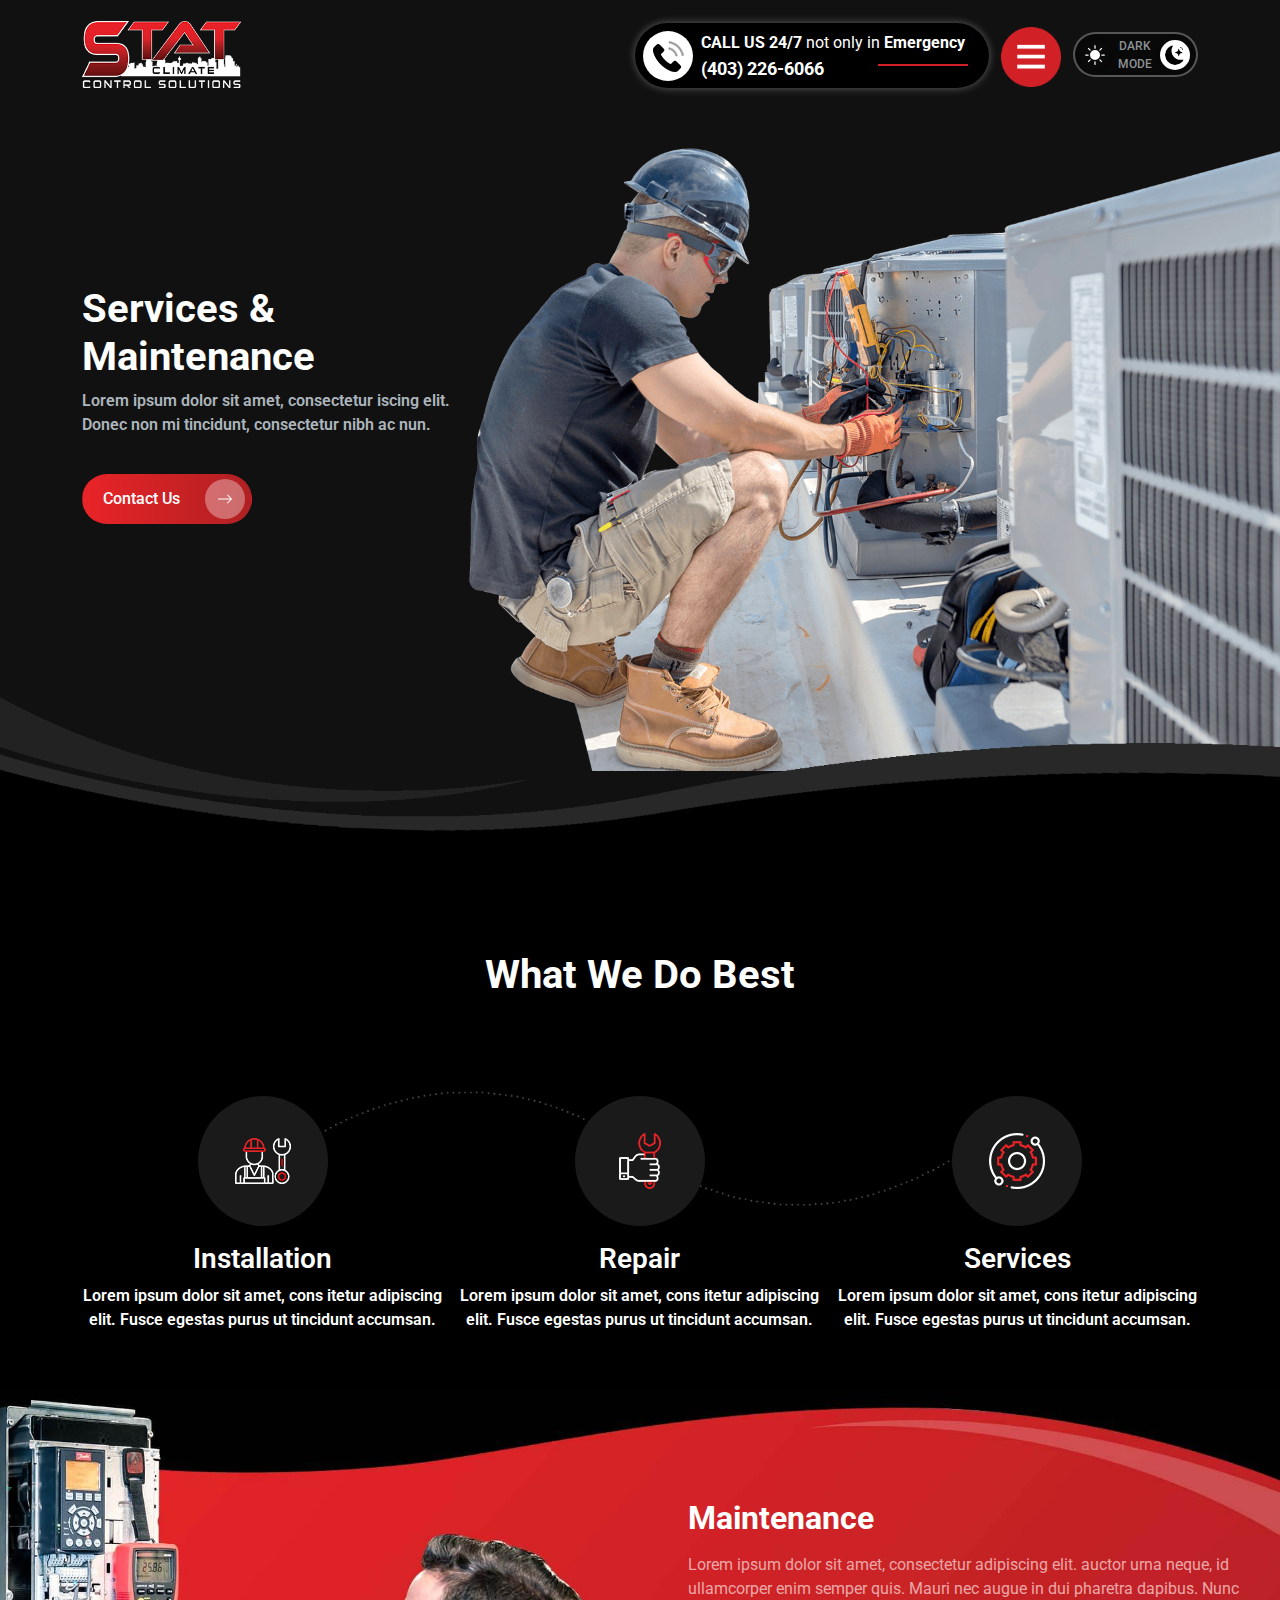
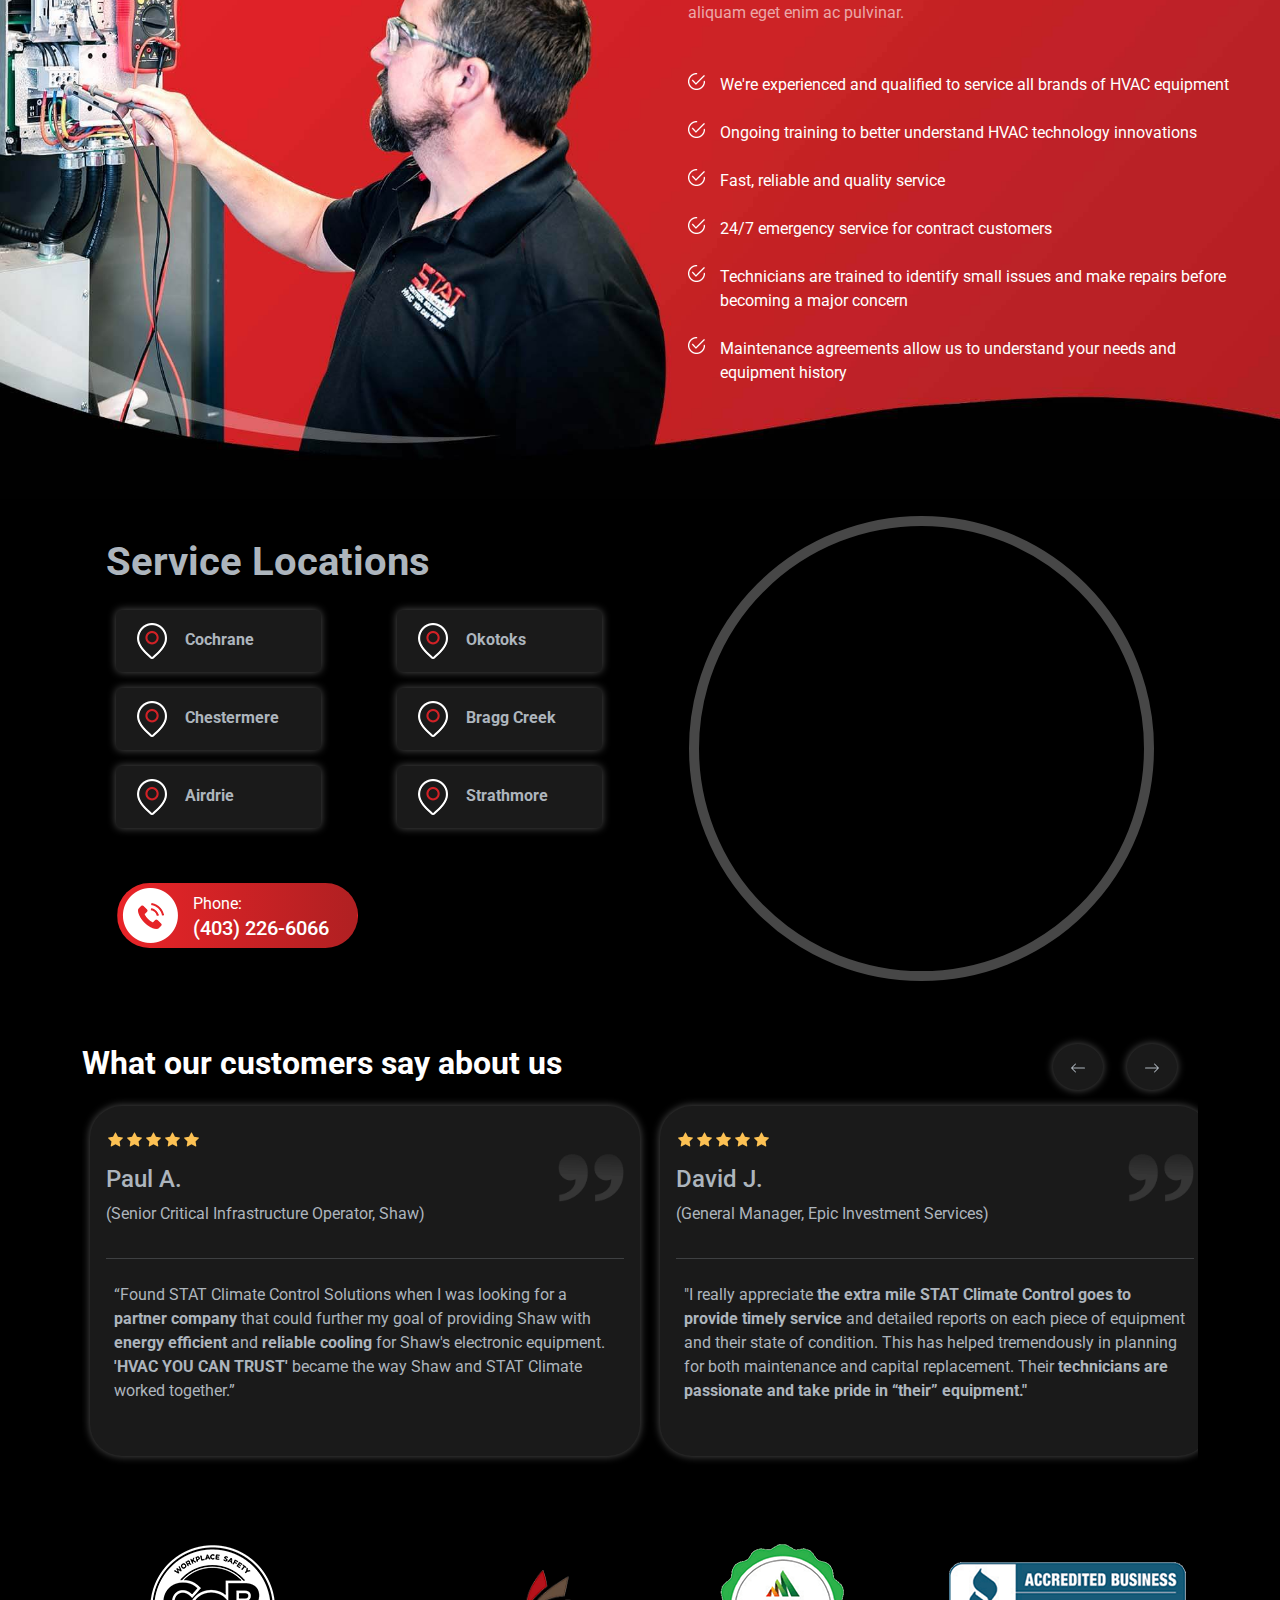
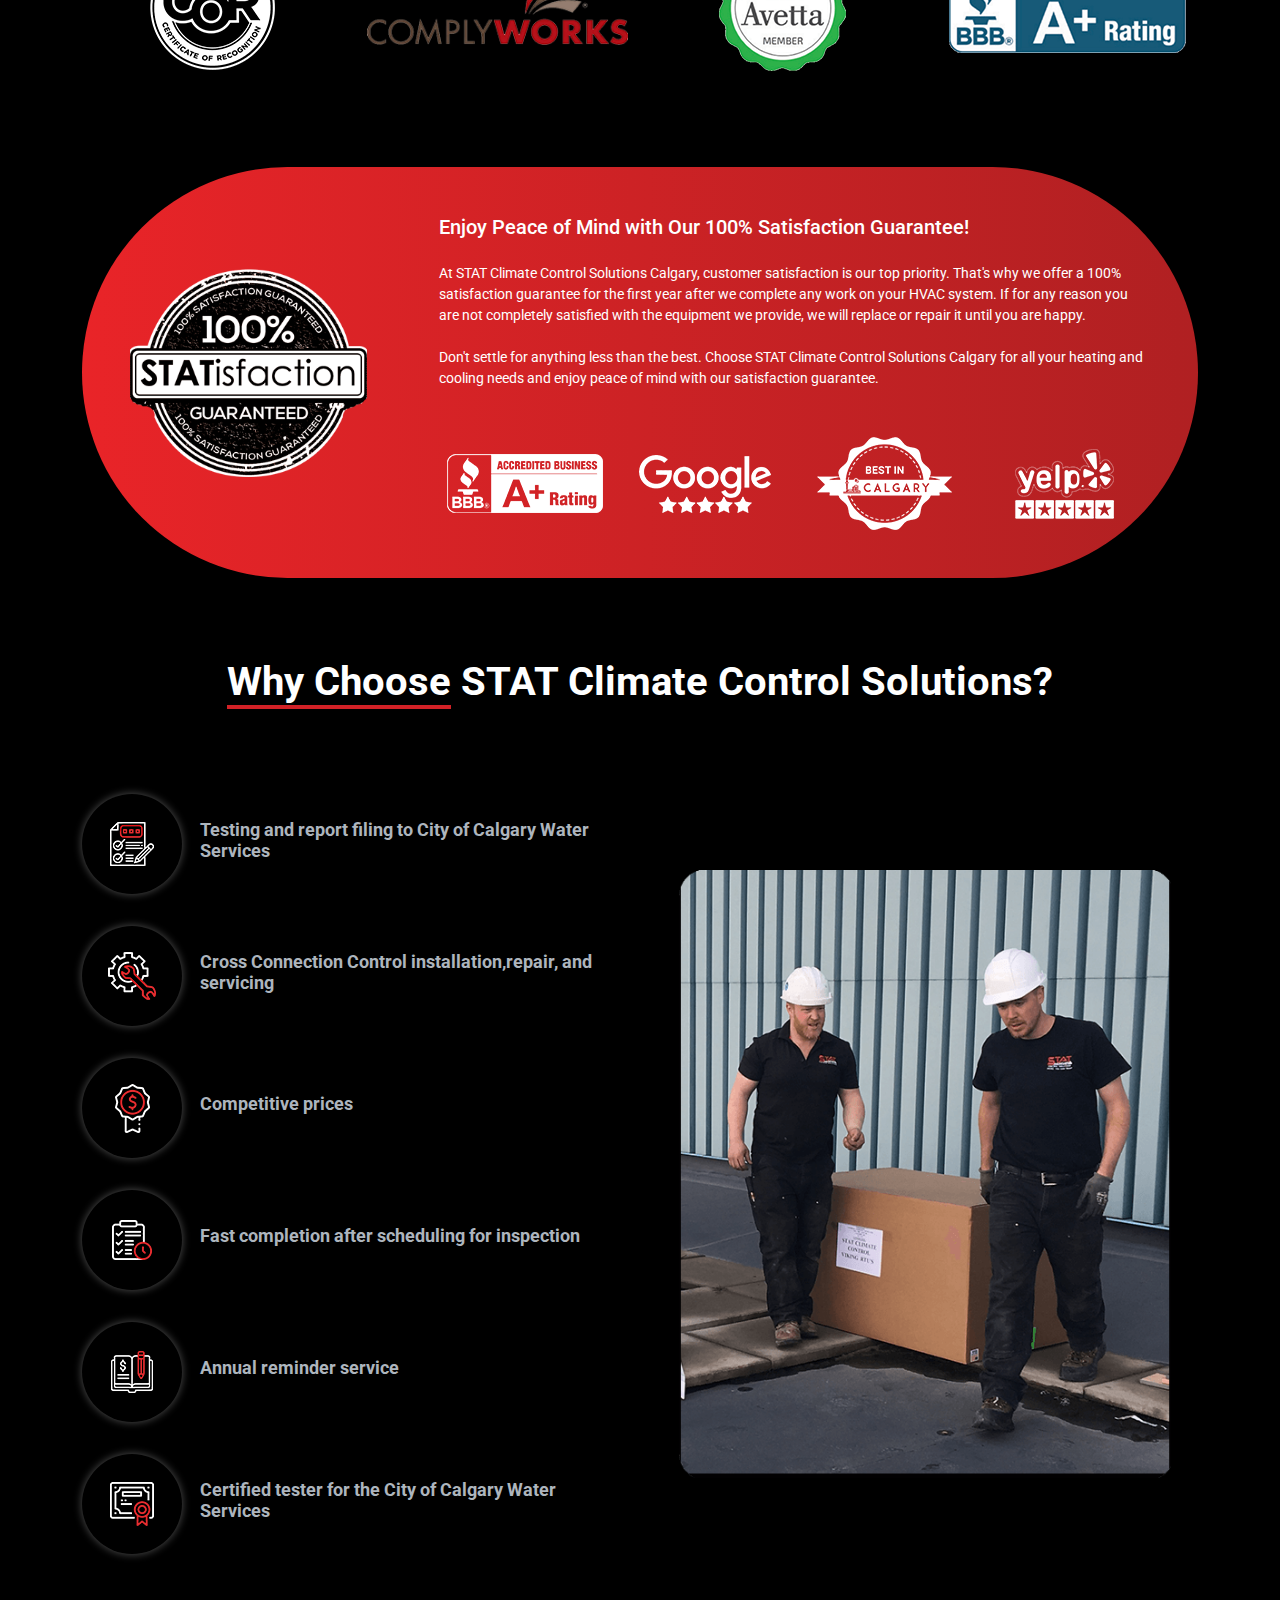
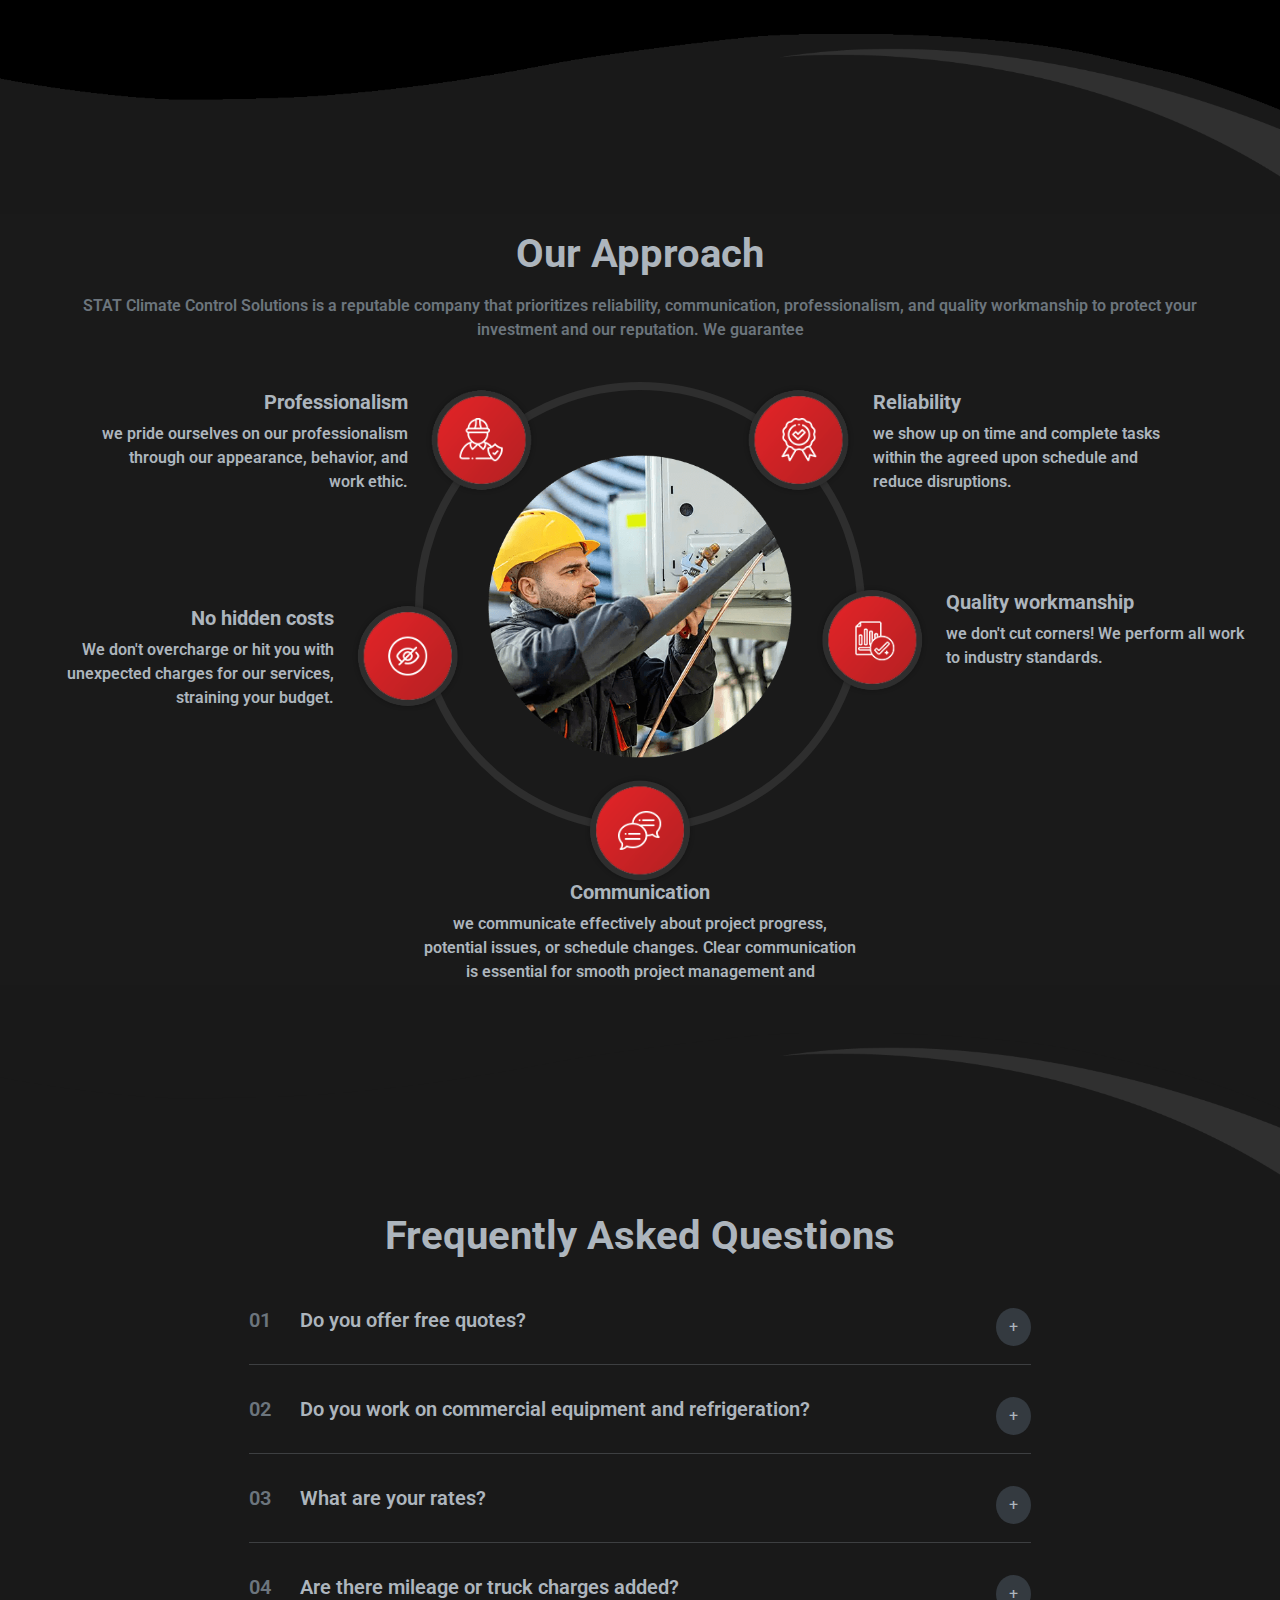
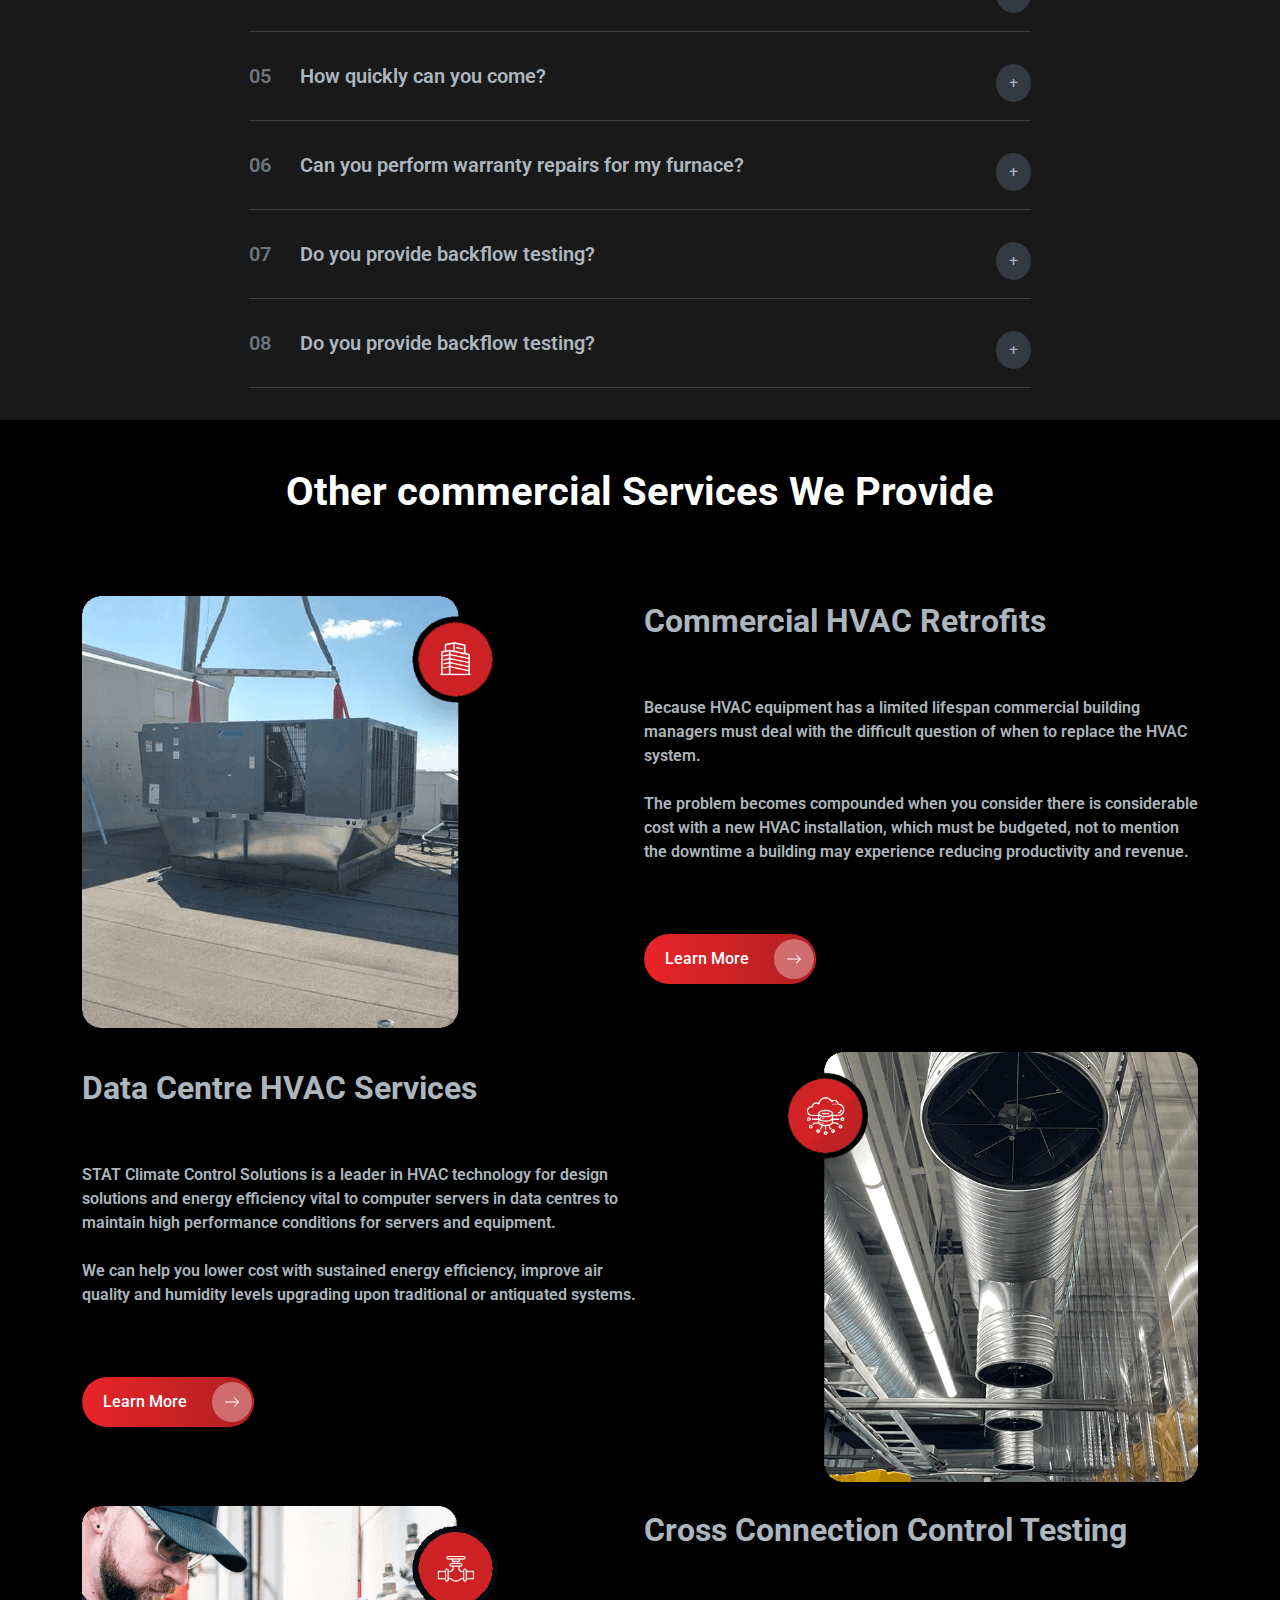
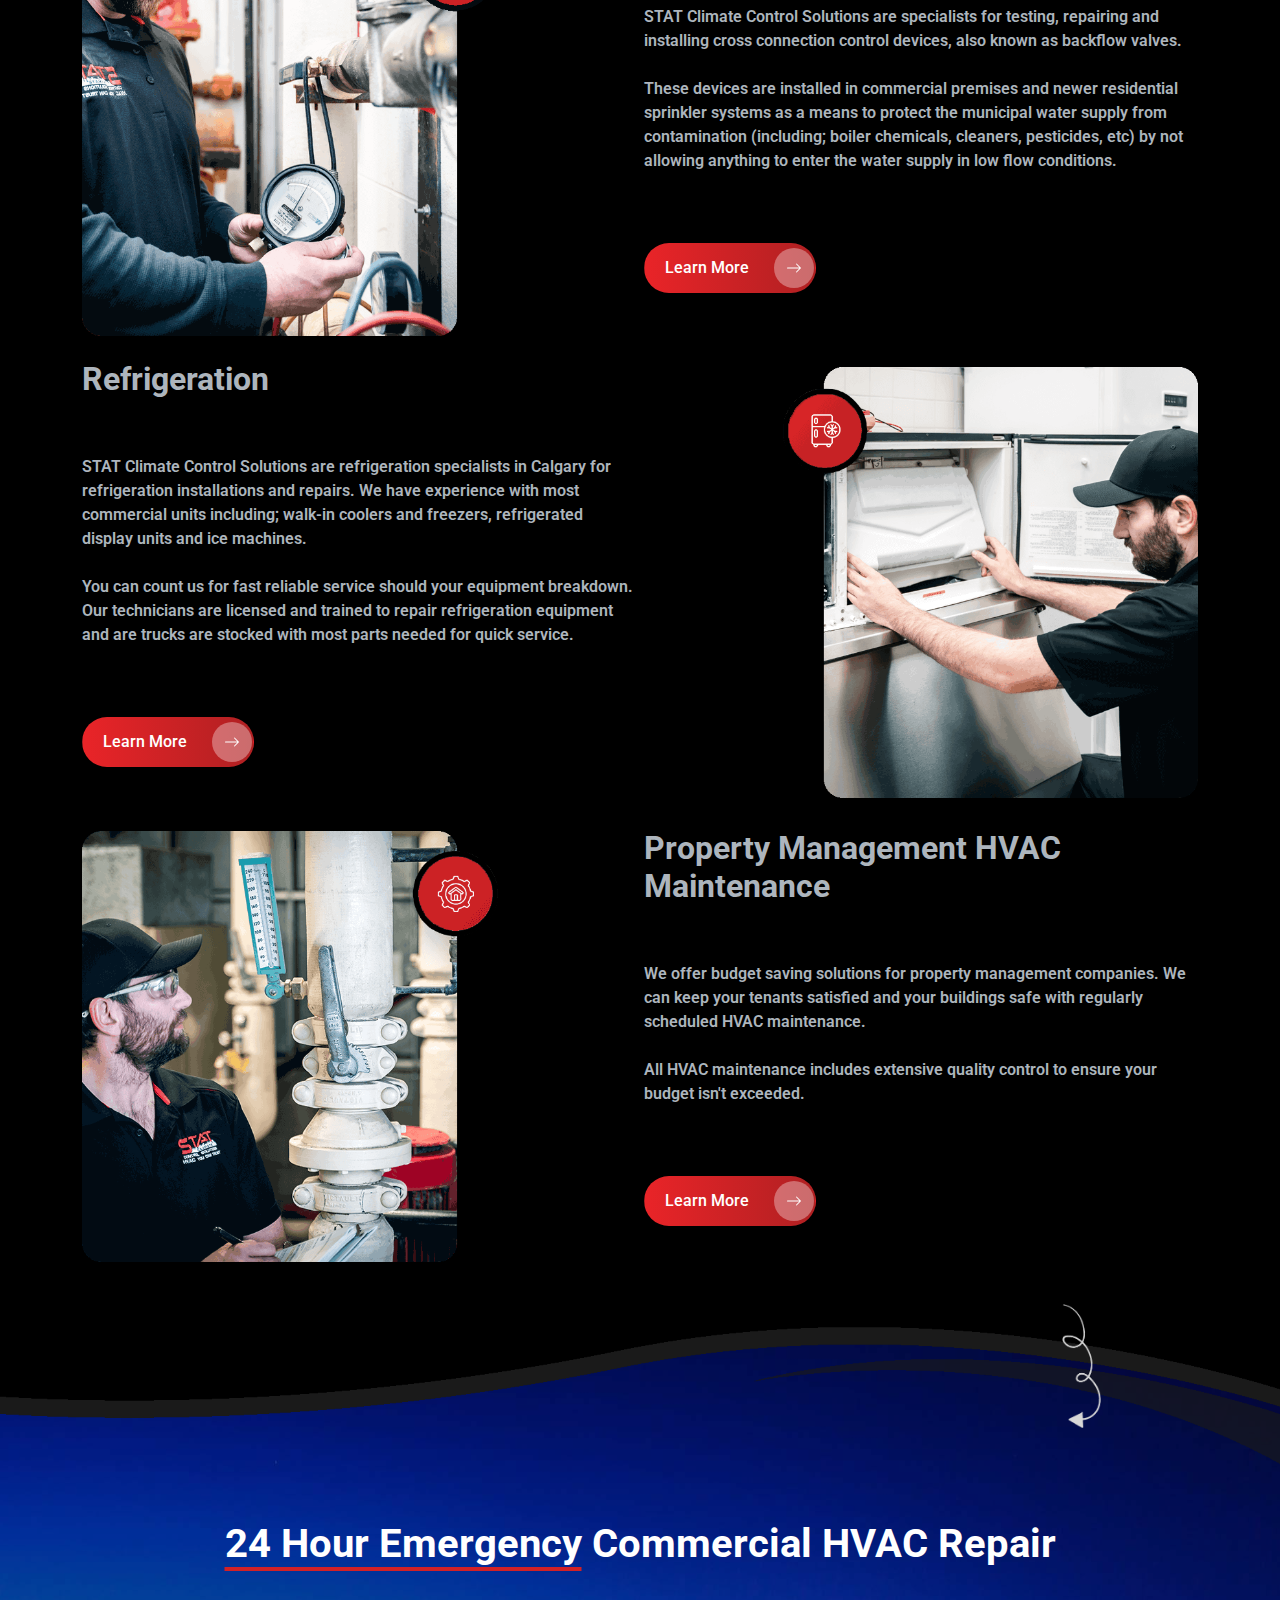
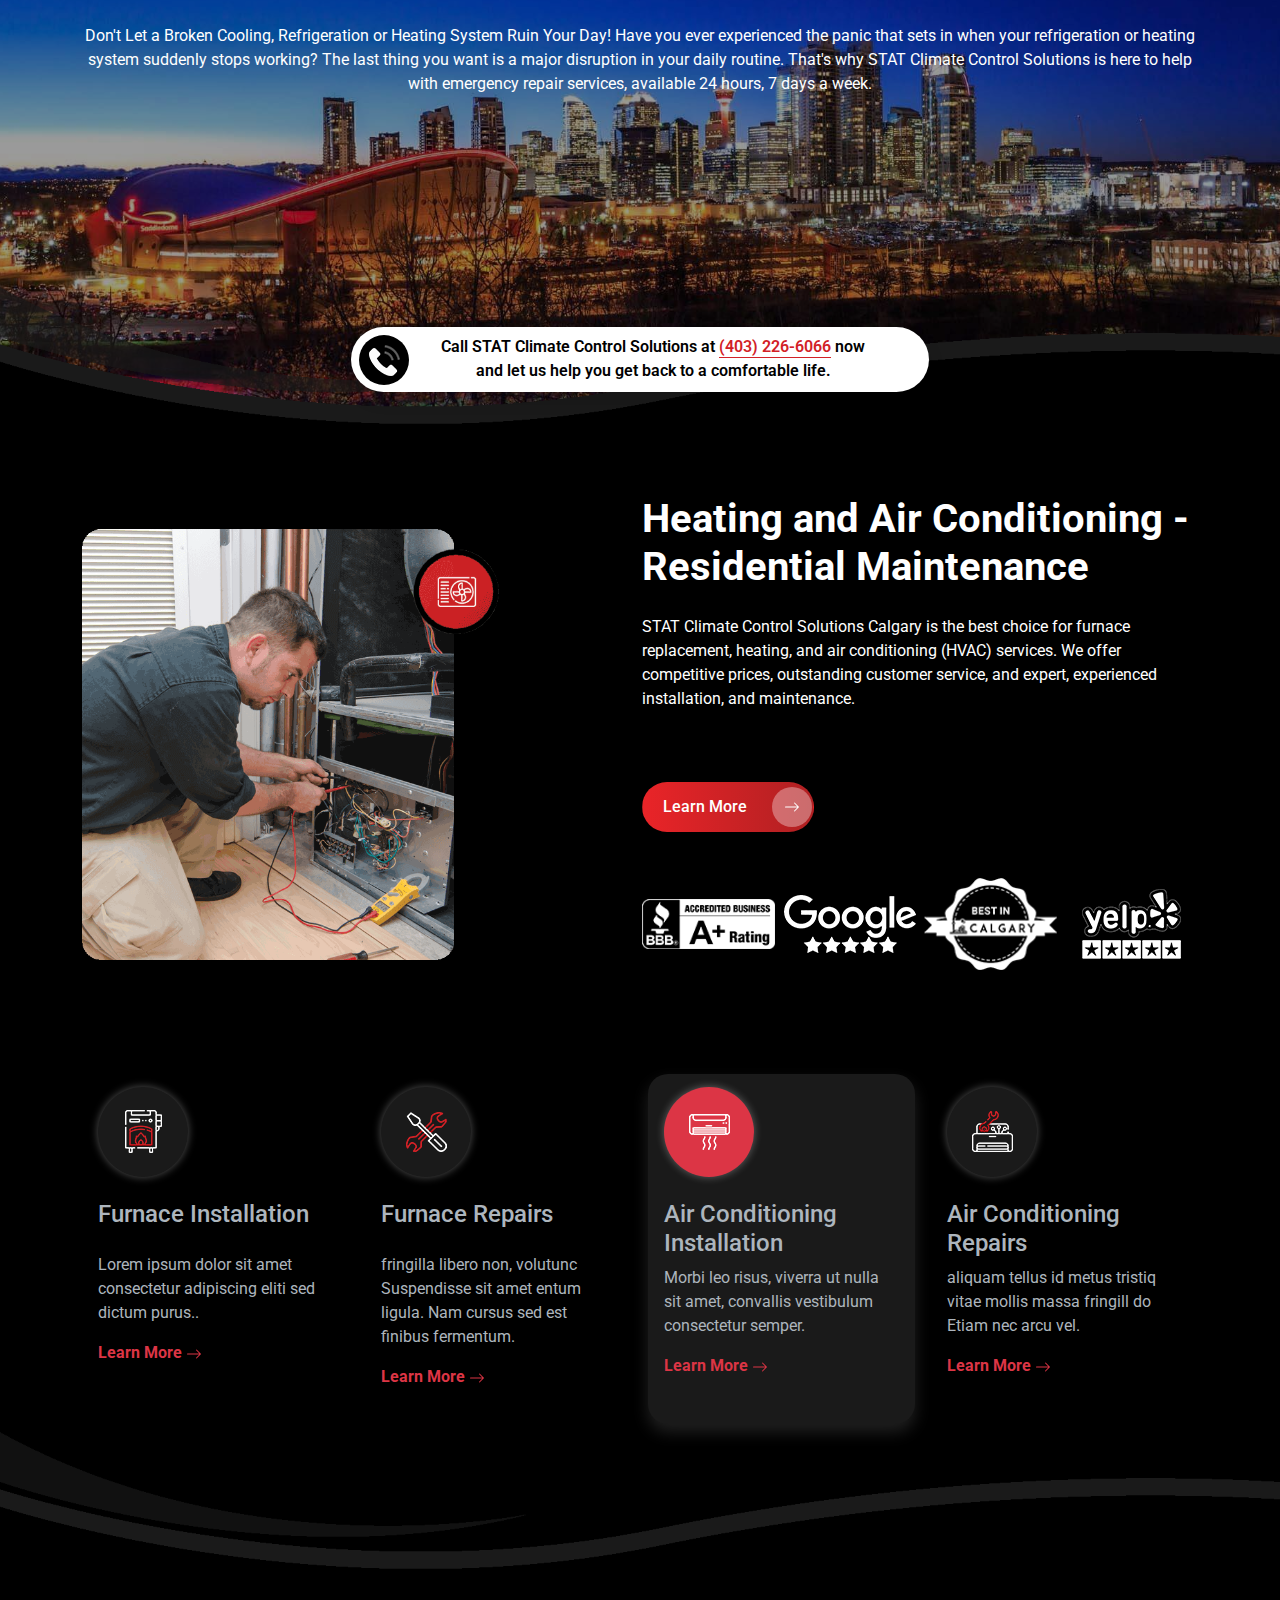
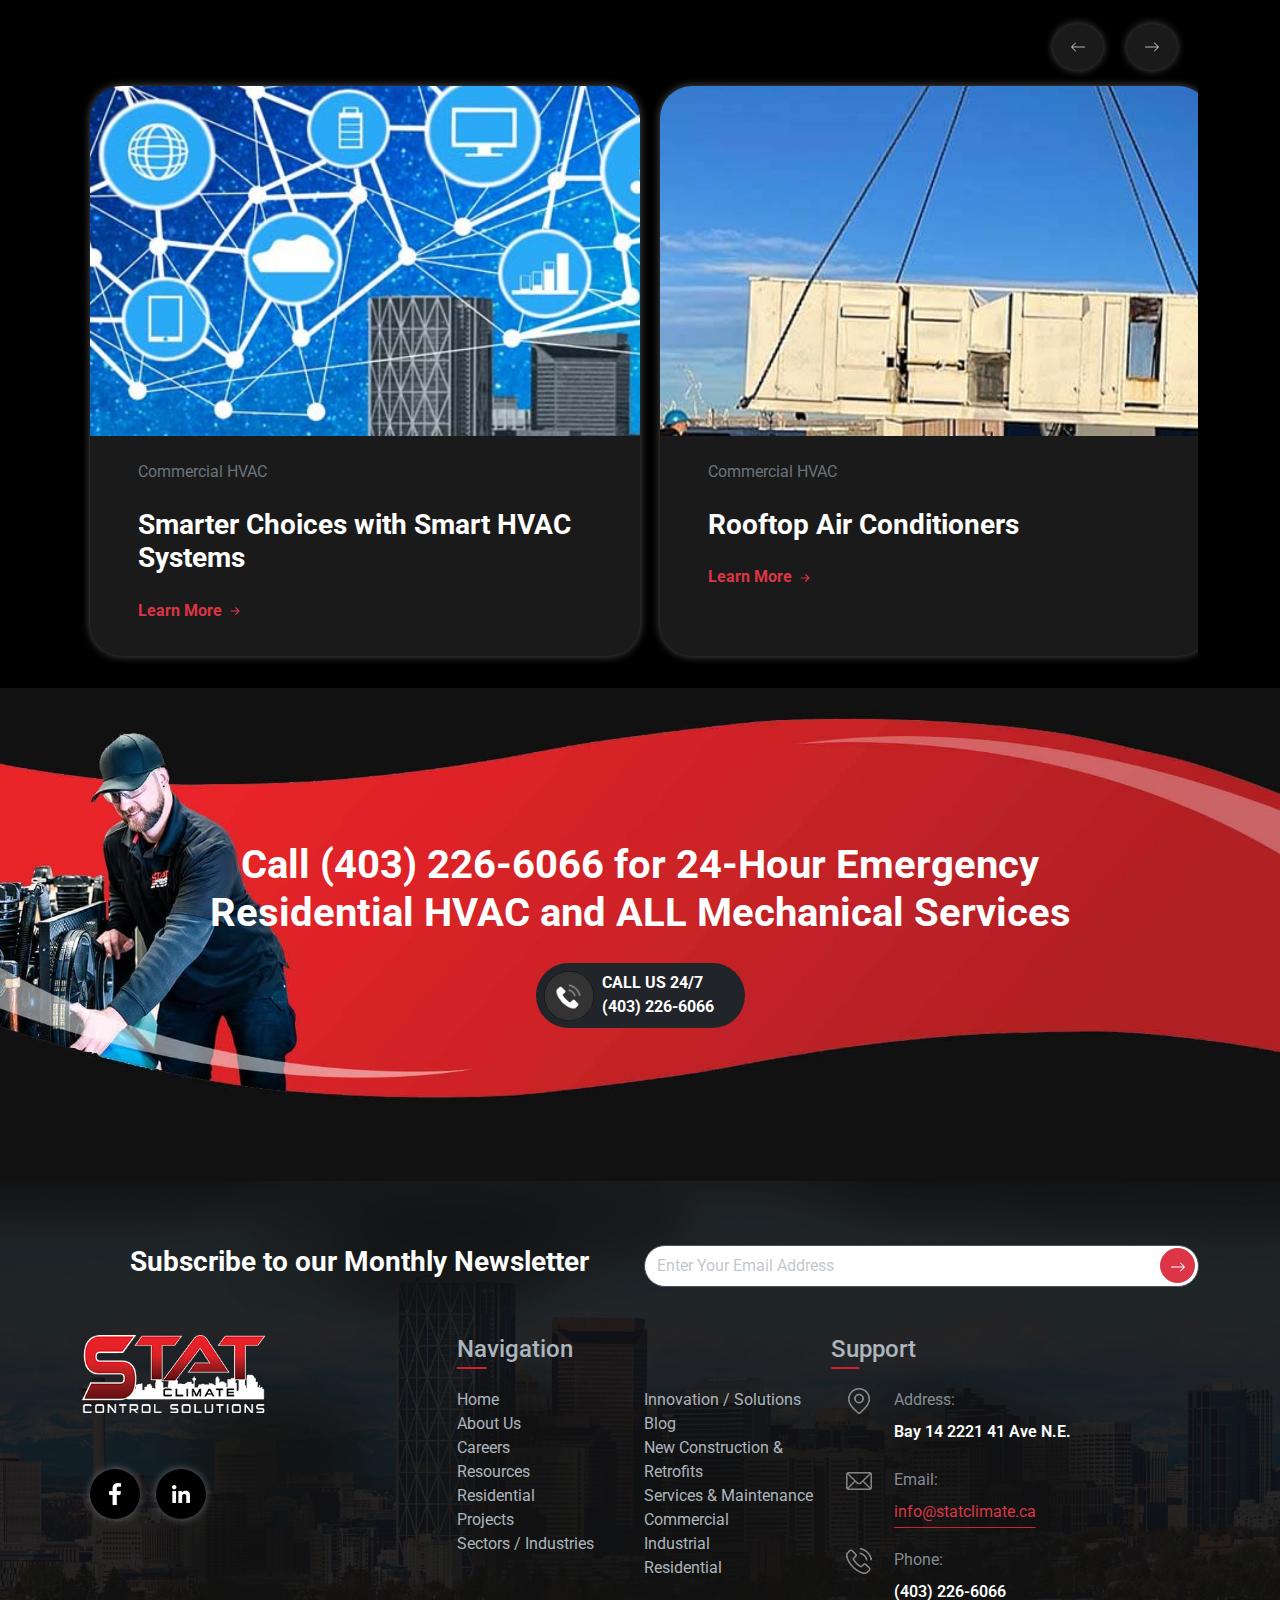
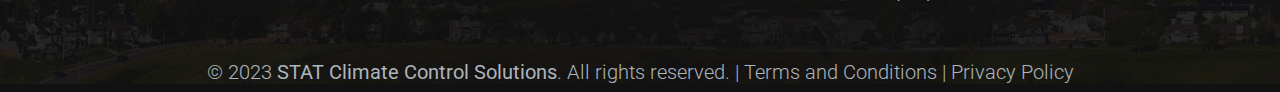
==== commit 712e9901: "update" ====
--- a/index-dark.html
+++ b/index-dark.html
@@ -32,22 +32,17 @@
                     <img src="images/logo-dark.png" alt="stat">
                 </div>
                 <div class="contact-menu">
-                    <div
-                        class="input-group btn-1 d-flex align-items-center p-0 dark-bg shadow-dark group-call grup-call rounded-pill">
-                        <a href="(403) 226-6066"
-                            class="btn btn-dark-phone rounded-circle d-flex align-items-center call-button"
-                            type="button" id="button-addon1"><img src="images/dark-phone.png" alt="phone"></a>
-                        <div class="dark-bg px-3 rounded-pill">
-                            <p class="call-us pt-2 pb-0 m-0 light-text"><b>CALL US 24/7</b> not only in <b>Emergency</b>
-                            </p>
-                            <p class="phone-number m-0 pb-0 pt-1 light-text"><b>(403) 226-6066</b>
-                            <div class="line"></div>
-                            </p>
-                        </div>
-                    </div>
-                    <a href="(403) 226-6066"
-                        class="btn btn-2 btn-dark-mobile rounded-circle d-flex align-items-center call-button2"
-                        type="button" id="button-addon1"><img src="images/phoneIcon.png" alt="phone"></a>
+                    <button class="btn call-btn rounded-pill dark-bg shadow-dark">
+                        <div class="phone-icon-btn-dark"><img src="images/dark-phone.png" alt="phone"></div>
+                        <p class="phone-number-btn light-text"><b>CALL US 24/7</b> not only in <b>Emergency</b><br><b
+                                class="number-btn light-text">(403)
+                                226-6066</b>
+                        <div class="line-btn"></div>
+                        </p>
+
+                    </button>
+                    <button class="btn btn-phone-icon btn-dark-mobile"><img src="images/phoneIcon.png"
+                            alt="phone"></button>
                     <button class="btn menu-btn bg-transparent border-0" type="button" data-bs-toggle="offcanvas"
                         data-bs-target="#offcanvasRight" aria-controls="offcanvasRight"><img class="menu"
                             src="images/menu.png" alt="menu"></button>
@@ -55,8 +50,8 @@
                     <div class="offcanvas offcanvas-end" tabindex="-1" id="offcanvasRight"
                         aria-labelledby="offcanvasRightLabel">
                         <div class="offcanvas-header">
-                            <h5 class="offcanvas-title" id="offcanvasRightLabel"><img class="w-50" src="images/logo-dark.png"
-                                    alt="stat" class="w-25"></h5>
+                            <h5 class="offcanvas-title" id="offcanvasRightLabel"><img class="w-50"
+                                    src="images/logo-dark.png" alt="stat" class="w-25"></h5>
                             <button type="button" class="btn-close" data-bs-dismiss="offcanvas"
                                 aria-label="Close"></button>
                         </div>
@@ -96,8 +91,9 @@
                             <p class="fw-semibold">Lorem ipsum dolor sit amet, consectetur
                                 iscing elit. Donec non mi tincidunt,
                                 consectetur nibh ac nun.</p>
-                            <a href="#" class="btn my-btn rounded-pill">Contact Us <div class="arrow"><svg xmlns="http://www.w3.org/2000/svg"
-                                        width="16" height="16" fill="currentColor" class="bi bi-arrow-right" viewBox="0 0 16 16">
+                            <a href="#" class="btn my-btn rounded-pill">Contact Us <div class="arrow"><svg
+                                        xmlns="http://www.w3.org/2000/svg" width="16" height="16" fill="currentColor"
+                                        class="bi bi-arrow-right" viewBox="0 0 16 16">
                                         <path fill-rule="evenodd"
                                             d="M1 8a.5.5 0 0 1 .5-.5h11.793l-3.147-3.146a.5.5 0 0 1 .708-.708l4 4a.5.5 0 0 1 0 .708l-4 4a.5.5 0 0 1-.708-.708L13.293 8.5H1.5A.5.5 0 0 1 1 8z" />
                                     </svg></div></a>
@@ -236,16 +232,15 @@
                             </div>
                         </div>
                     </div>
-                    <div class="location-phone">
-                        <a href="(403) 226-6066"
-                            class="btn locat-btn mt-4 text-center mx-auto text-lg-start ms-lg-4 rounded-pill d-flex">
-                            <img class="call" src="images/location-phone.png" alt="(403) 226-6066">
-                            <div class="location-btn-content text-start ps-3">
-                                <p class="m-0 text-white">Phone:</p>
-                                <h5 class="text-white">(403) 226-6066</h5>
-                            </div>
-                        </a>
-                    </div>
+                    <button class="btn location-btn-phone rounded-pill">
+                        <div class="location-icon-btn"><img src="images/location-phone.png" alt="Location"></div>
+                        <div class="location-btn-content text-start">
+                            <p class="text-white">Phone:</p>
+                            <h5 class="text-white">(403) 226-6066</h5>
+                        </div>
+                        </p>
+
+                    </button>
                 </div>
                 <div class="col-12 col-lg-6">
                     <div class="mapL mx-auto text-center">
@@ -1056,7 +1051,8 @@
     <section class="service pt-5 pb-3 dark-bg">
 
         <div class="container">
-            <h1 class="text-center light-text fw-bold pb-5"><span class="custom-2">Other commercial</span><br class="d-block d-lg-none"> Services We
+            <h1 class="text-center light-text fw-bold pb-5"><span class="custom-2">Other commercial</span><br
+                    class="d-block d-lg-none"> Services We
                 Provide
             </h1>
             <div class="row g-2 align-items-center pt-4 flex-wrap-reverse">
@@ -1082,8 +1078,8 @@
                             and revenue.
                         </p>
                         <a href="#" class="btn my-btn learn-more rounded-pill">Learn More <div class="arrow"><svg
-                                    xmlns="http://www.w3.org/2000/svg" width="16" height="16" fill="currentColor" class="bi bi-arrow-right"
-                                    viewBox="0 0 16 16">
+                                    xmlns="http://www.w3.org/2000/svg" width="16" height="16" fill="currentColor"
+                                    class="bi bi-arrow-right" viewBox="0 0 16 16">
                                     <path fill-rule="evenodd"
                                         d="M1 8a.5.5 0 0 1 .5-.5h11.793l-3.147-3.146a.5.5 0 0 1 .708-.708l4 4a.5.5 0 0 1 0 .708l-4 4a.5.5 0 0 1-.708-.708L13.293 8.5H1.5A.5.5 0 0 1 1 8z" />
                                 </svg></div></a>
@@ -1108,8 +1104,8 @@
                             traditional or antiquated systems.
                         </p>
                         <a href="#" class="btn my-btn learn-more rounded-pill">Learn More <div class="arrow"><svg
-                                    xmlns="http://www.w3.org/2000/svg" width="16" height="16" fill="currentColor" class="bi bi-arrow-right"
-                                    viewBox="0 0 16 16">
+                                    xmlns="http://www.w3.org/2000/svg" width="16" height="16" fill="currentColor"
+                                    class="bi bi-arrow-right" viewBox="0 0 16 16">
                                     <path fill-rule="evenodd"
                                         d="M1 8a.5.5 0 0 1 .5-.5h11.793l-3.147-3.146a.5.5 0 0 1 .708-.708l4 4a.5.5 0 0 1 0 .708l-4 4a.5.5 0 0 1-.708-.708L13.293 8.5H1.5A.5.5 0 0 1 1 8z" />
                                 </svg></div></a>
@@ -1143,12 +1139,12 @@
                             pesticides, etc) by not allowing
                             anything to enter the water supply in low flow conditions.
                         </p>
-                    <a href="#" class="btn my-btn learn-more rounded-pill">Learn More <div class="arrow"><svg
-                                xmlns="http://www.w3.org/2000/svg" width="16" height="16" fill="currentColor" class="bi bi-arrow-right"
-                                viewBox="0 0 16 16">
-                                <path fill-rule="evenodd"
-                                    d="M1 8a.5.5 0 0 1 .5-.5h11.793l-3.147-3.146a.5.5 0 0 1 .708-.708l4 4a.5.5 0 0 1 0 .708l-4 4a.5.5 0 0 1-.708-.708L13.293 8.5H1.5A.5.5 0 0 1 1 8z" />
-                            </svg></div></a>
+                        <a href="#" class="btn my-btn learn-more rounded-pill">Learn More <div class="arrow"><svg
+                                    xmlns="http://www.w3.org/2000/svg" width="16" height="16" fill="currentColor"
+                                    class="bi bi-arrow-right" viewBox="0 0 16 16">
+                                    <path fill-rule="evenodd"
+                                        d="M1 8a.5.5 0 0 1 .5-.5h11.793l-3.147-3.146a.5.5 0 0 1 .708-.708l4 4a.5.5 0 0 1 0 .708l-4 4a.5.5 0 0 1-.708-.708L13.293 8.5H1.5A.5.5 0 0 1 1 8z" />
+                                </svg></div></a>
                     </div>
                 </div>
             </div>
@@ -1171,8 +1167,8 @@
                             service.
                         </p>
                         <a href="#" class="btn my-btn learn-more rounded-pill">Learn More <div class="arrow"><svg
-                                    xmlns="http://www.w3.org/2000/svg" width="16" height="16" fill="currentColor" class="bi bi-arrow-right"
-                                    viewBox="0 0 16 16">
+                                    xmlns="http://www.w3.org/2000/svg" width="16" height="16" fill="currentColor"
+                                    class="bi bi-arrow-right" viewBox="0 0 16 16">
                                     <path fill-rule="evenodd"
                                         d="M1 8a.5.5 0 0 1 .5-.5h11.793l-3.147-3.146a.5.5 0 0 1 .708-.708l4 4a.5.5 0 0 1 0 .708l-4 4a.5.5 0 0 1-.708-.708L13.293 8.5H1.5A.5.5 0 0 1 1 8z" />
                                 </svg></div></a>
@@ -1202,12 +1198,12 @@
                             All HVAC maintenance includes extensive quality control to ensure your budget isn't
                             exceeded.
                         </p>
-                    <a href="#" class="btn my-btn learn-more rounded-pill">Learn More <div class="arrow"><svg
-                                xmlns="http://www.w3.org/2000/svg" width="16" height="16" fill="currentColor" class="bi bi-arrow-right"
-                                viewBox="0 0 16 16">
-                                <path fill-rule="evenodd"
-                                    d="M1 8a.5.5 0 0 1 .5-.5h11.793l-3.147-3.146a.5.5 0 0 1 .708-.708l4 4a.5.5 0 0 1 0 .708l-4 4a.5.5 0 0 1-.708-.708L13.293 8.5H1.5A.5.5 0 0 1 1 8z" />
-                            </svg></div></a>
+                        <a href="#" class="btn my-btn learn-more rounded-pill">Learn More <div class="arrow"><svg
+                                    xmlns="http://www.w3.org/2000/svg" width="16" height="16" fill="currentColor"
+                                    class="bi bi-arrow-right" viewBox="0 0 16 16">
+                                    <path fill-rule="evenodd"
+                                        d="M1 8a.5.5 0 0 1 .5-.5h11.793l-3.147-3.146a.5.5 0 0 1 .708-.708l4 4a.5.5 0 0 1 0 .708l-4 4a.5.5 0 0 1-.708-.708L13.293 8.5H1.5A.5.5 0 0 1 1 8z" />
+                                </svg></div></a>
                     </div>
                 </div>
             </div>
@@ -1229,18 +1225,16 @@
                 your daily routine. That's why STAT Climate Control Solutions is here to help with emergency repair
                 services, available
                 24 hours, 7 days a week.</p>
-            <div
-                class="input-group w-50 mx-auto btn-3 dispay d-flex align-items-center p-0 bg-white grup-call group-call rounded-pill shadow">
-                <a href="(403) 226-6066" class="btn btn-dark rounded-circle d-flex align-items-center call-button"
-                    type="button" id="button-addon1"><img src="images/phoneIcon.png" alt="phone"></a>
-                <div class="bg-white w-75 px-3 rounded-pill">
-                    <p class="call-us call-us2 pt-2 pb-0 m-0 fw-bold dark-text">Call STAT Climate Control Solutions at
-                        <span class="number">(403) 226-6066</span> now <br>
-                        and
-                        let us help you get back to a comfortable life.
-                    </p>
-                </div>
-            </div>
+            <button class="btn call-btn hours-call mx-auto shadow rounded-pill">
+                <div class="phone-icon-btn"><img src="images/phoneIcon.png" alt="phone"></div>
+                <p class="phone-number-btn px-4 pe-5 fw-semibold text-center">Call STAT Climate Control Solutions at
+                    <span class="number">(403)
+                        226-6066</span> now <br>
+                    and
+                    let us help you get back to a comfortable life.
+                </p>
+
+            </button>
             <div class="position">
                 <div class="mobile-btn-24">
                     <img class="mobile-phone" src="images/mobile-icon.png" alt="stat">
@@ -1278,8 +1272,8 @@
                         </p>
                         <div class="text-center text-lg-start mx-auto mx-lg-0 pb-4">
                             <a href="#" class="btn my-btn learn-more rounded-pill">Learn More <div class="arrow"><svg
-                                        xmlns="http://www.w3.org/2000/svg" width="16" height="16" fill="currentColor" class="bi bi-arrow-right"
-                                        viewBox="0 0 16 16">
+                                        xmlns="http://www.w3.org/2000/svg" width="16" height="16" fill="currentColor"
+                                        class="bi bi-arrow-right" viewBox="0 0 16 16">
                                         <path fill-rule="evenodd"
                                             d="M1 8a.5.5 0 0 1 .5-.5h11.793l-3.147-3.146a.5.5 0 0 1 .708-.708l4 4a.5.5 0 0 1 0 .708l-4 4a.5.5 0 0 1-.708-.708L13.293 8.5H1.5A.5.5 0 0 1 1 8z" />
                                     </svg></div></a>
@@ -1572,19 +1566,11 @@
         <img class="w-100 rot img-maintin" src="images/shape7-dark.png" alt="stat">
         <h1 class="text-center fw-bold text-white">Call (403) 226-6066 for 24-Hour Emergency <br class="br">
             Residential HVAC and ALL Mechanical Services</h1>
-        <div
-            class="input-group btn-4 d-flex align-items-center p-0 dark-bg group-call group-call-1 mx-auto text-center rounded-pill shadow">
-            <a href="(403) 226-6066"
-                class="btn btn-pad ms-0 text-white rounded-circle d-flex align-items-center call-button1 pb-3"
-                type="button" id="button-addon1"><img src="images/black-phone.png" alt="phone"></a>
-            <div class="dark-bg px-3 rounded-pill text-white">
-                <p class="call-us pb-0 m-0"><b>CALL US 24/7</b></p>
-                <p class="phone-number m-0 pb-0 pt-1"><b>(403) 226-6066</b>
-
-                </p>
-            </div>
-
-        </div>
+        <button class="btn call-btn-2 rounded-pill bg-dark">
+            <div class="phone-icon-btn-2"><img src="images/black-phone.png" alt="phone"></div>
+            <p class="phone-number-btn-2"><b>CALL US 24/7</b><br><b>(403) 226-6066</b>
+            </p>
+        </button>
         <img class="w-100 img-maintin" src="images/contact-dark.png" alt="stat">
     </section>
 
--- a/css/style.css
+++ b/css/style.css
@@ -28,6 +28,142 @@
     justify-content: end;
 }
 
+.call-btn {
+    display: flex;
+    background: #fff !important;
+    position: relative;
+    gap: 8px;
+    height: 65px;
+    padding: 7px;
+    padding-right: 15px;
+    margin-top: 7px;
+}
+.call-btn-2 {
+    display: flex;
+    position: relative;
+    gap: 8px;
+    height: 65px;
+    padding: 7px;
+    padding-right: 30px;
+    margin: auto;
+    margin-top: 2%;
+}
+.location-btn {
+    text-align: start;
+}
+.location-btn img {
+    padding-right: 10px;
+}
+.location-btn-phone {
+    display: flex;
+    background: linear-gradient(to right, #e92428, #b02022);
+    position: relative;
+    gap: 8px;
+    height: 65px;
+    padding: 7px;
+    padding-right: 20px;
+    margin-top: 55px;
+    margin-left: 35px;
+    align-items: center;
+}
+.location-icon-btn {
+    width: 40px;
+    height: 40px;
+    display: flex;
+    justify-content: center;
+    align-items: center;
+    margin-left: 5px;
+}
+.location-btn-content {
+    margin-left: 15px;
+}
+.location-btn-content p {
+    padding: 0;
+    margin: 0;
+}
+.location-btn-content h5 {
+    padding: 0;
+    margin: 0;
+}
+.hours-call {
+    position: absolute;
+    left: 50%;
+    transform: translate(-50%);
+    bottom: 10%;
+}
+
+.phone-icon-btn {
+    background: #000;
+    height: 50px;
+    width: 50px;
+    display: flex;
+    justify-content: center;
+    align-items: center;
+    border-radius: 100%;
+}
+.phone-icon-btn-dark {
+    background: #fff;
+    height: 50px;
+    width: 50px;
+    display: flex;
+    justify-content: center;
+    align-items: center;
+    border-radius: 100%;
+}
+.phone-icon-btn-2 {
+    background: #000;
+    height: 50px;
+    width: 50px;
+    display: flex;
+    justify-content: center;
+    align-items: center;
+    border-radius: 100%;
+}
+.phone-icon-btn-2 img {
+    width: 100%;
+}
+
+.phone-number-btn {
+    color: #000;
+    padding: 0;
+    margin: 0;
+    text-align: start;
+}
+.phone-number-btn-2 {
+    color: #fff;
+    padding: 0;
+    margin: 0;
+    text-align: start;
+}
+
+.number-btn {
+    color: #000;
+    padding: 0;
+    margin: 0;
+    text-align: start;
+    font-size: 18px;
+}
+
+.line-btn {
+    width: 90px;
+    height: 2px;
+    background: #d22126;
+    position: absolute;
+    right: 20px;
+    top: 40px;
+}
+
+.btn-phone-icon {
+    background: #000 !important;
+    border-radius: 100%;
+    height: 45px;
+    width: 45px;
+}
+
+.btn-phone-icon img {
+    width: 95%;
+}
+
 .change-mode {
     width: 10%;
 }
@@ -41,6 +177,9 @@
     font-weight: 500;
     align-items: center;
     gap: 8px;
+    width: 125px;
+    height: 45px;
+    padding: 0 5px;
 }
 
 .btn-mode-dark {
@@ -52,6 +191,9 @@
     font-weight: 500;
     align-items: center;
     gap: 8px;
+    width: 125px;
+    height: 45px;
+    padding: 0 5px;
 }
 
 #light {
@@ -80,7 +222,7 @@
 
 .btn-dark-mobile {
     background-color: #000;
-    border: 1px solid #fff;
+    box-shadow: 0 0 4px #fff;
 }
 
 #dark {
@@ -133,34 +275,18 @@
     overflow: hidden;
 }
 
-.call-us {
-    font-size: 13px;
-}
 
 .phone-number {
     font-size: 16px;
     position: relative;
 }
 
-.line {
-    background: #d22126;
-    height: 1.5px;
-    width: 25%;
-    position: absolute;
-    right: 10%;
-    top: 55%;
-}
-
-.call-button {
-    margin-left: 2px;
-}
-
-.call-button img {
-    padding: 20% 0;
-}
+
 
 .menu {
-    width: 80%;
+    width: 60px;
+    height: 60px;
+    margin-top: 5px;
 }
 
 .btn-2 {
@@ -327,20 +453,6 @@
 
 ul.list-mantain {
     list-style: url(../images/list-style.png);
-}
-
-.location-btn {
-    text-align: start;
-    padding-left: 5%;
-}
-
-.locat-btn {
-    background: linear-gradient(to right, #e92428, #b02022);
-    padding-left: 1%;
-    padding-top: 1%;
-    padding-bottom: 1%;
-    transition: all 0.5s;
-    width: 45%;
 }
 
 .locat-btn:hover {
@@ -897,13 +1009,16 @@
     width: 180px;
     color: #fff;
 }
+
 .my-btn:hover .arrow {
     margin-left: 35px;
 }
+
 .learn-more {
     margin: 4% 0;
     width: 172px;
 }
+
 .learn-more:hover {
     width: 182px;
 }--- a/css/responsive.css
+++ b/css/responsive.css
@@ -84,21 +84,17 @@
         width: 33%;
     }
 
-    .group-call {
-        width: 20%;
-    }
-
-    .grup-call {
-        width: 55% !important;
-    }
 
     .group-call-1 {
         margin-top: 2% !important;
     }
 
     .btn-mode {
-        font-size: 10px;
-        padding: 5%;
+        padding: 0 5px;
+    }
+
+    .btn-mode-dark {
+        padding: 0 5px;
     }
 
 
@@ -218,57 +214,12 @@
         font-size: 30px;
     }
 
-    .group-call {
-        height: 70px;
-    }
-
-    .group-call-1 {
-        width: 20% !important;
-    }
-
-    .btn-mode {
-        font-size: 8px;
-        padding: 3%;
-    }
-
-    #light {
-        width: 25px;
-        height: 25px;
-    }
-
-    #dark {
-        width: 25px;
-        height: 25px;
-    }
-
-    .btn-mode-dark {
-        font-size: 8px;
-        padding: 3%;
-    }
-
-    #light-dark {
-        width: 30px;
-        height: 30px;
-    }
-
-    #dark-dark {
-        width: 35px;
-        height: 35px;
-    }
-
-    .call-us {
-        font-size: 10px;
-    }
 
     .icon {
         width: 70px;
         height: 70px;
     }
 
-    .line {
-        width: 20%;
-    }
-
     .phone-number {
         font-size: 14px;
     }
@@ -294,9 +245,6 @@
         width: 100px;
     }
 
-    .locat-btn {
-        width: 65%;
-    }
 
     .red-content {
         padding-left: 1% !important;
@@ -418,6 +366,46 @@
     .my-btn:hover .arrow {
         margin-left: 30px;
     }
+
+    .call-btn {
+        height: 55px;
+        padding: 5px;
+        padding-right: 12px;
+        margin-top: 7px;
+    }
+    .call-btn-2 {
+        margin-top: 3%;
+    }
+    .phone-icon-btn {
+        height: 45px;
+        width: 45px;
+    }
+
+    .phone-icon-btn img {
+        width: 50%;
+    }
+
+    .phone-number-btn {
+        font-size: 13px;
+    }
+
+    .number-btn {
+        font-size: 15px;
+    }
+
+    .line-btn {
+        top: 35px;
+    }
+
+    .menu {
+        width: 55px;
+        height: 55px;
+        margin-top: 2px;
+    }
+        .location-btn img {
+            padding-right: 0;
+            width: 15%;
+        }
 }
 
 @media only screen and (max-width: 1192px) {
@@ -434,9 +422,10 @@
         right: -14%;
         top: 8%;
     }
-        .logo img {
-            width: 58%;
-        }
+
+    .logo img {
+        width: 58%;
+    }
 
 }
 
@@ -485,12 +474,12 @@
         transform: translate(0, 160%);
     }
 
-    .group-call {
-        width: 25% !important;
-    }
-
-    .grup-call {
-        width: 60% !important;
+    .btn-mode {
+        width: 120px;
+    }
+
+    .btn-mode-dark {
+        width: 120px;
     }
 }
 
@@ -627,6 +616,10 @@
         text-decoration-color: transparent;
     }
 
+    .btn-phone-icon {
+        display: none;
+    }
+
 }
 
 @media only screen and (max-width: 992px) {
@@ -656,14 +649,14 @@
     }
 
     .btn-mode {
-        padding: 5%;
-        font-size: 0;
+        padding: 4px;
+        height: fit-content;
         width: fit-content;
     }
 
     .btn-mode-dark {
-        padding: 5%;
-        font-size: 0;
+        padding: 4px;
+        height: fit-content;
         width: fit-content;
     }
 
@@ -706,12 +699,6 @@
         font-size: 35px;
     }
 
-    .group-call-1 {
-        width: 30% !important;
-        margin-top: 5% !important;
-        margin-bottom: 5% !important;
-    }
-
     .mobile-btn-24 {
         display: block;
         width: 70%;
@@ -758,10 +745,6 @@
     .btn-4 {
         width: 40%;
         margin-top: 5%;
-    }
-
-    .menu {
-        width: 55%;
     }
 
     .menu-btn {
@@ -820,14 +803,16 @@
         transform: rotate(0deg);
     }
 
-
+    .menu {
+        width: 45px;
+        height: 45px;
+        margin-top: 0;
+        margin-left: 15px;
+        margin-right: 15px;
+    }
 
     .man {
         padding-top: 10%;
-    }
-
-    .locat-btn {
-        width: 40%;
     }
 
     .card-about {
@@ -882,13 +867,31 @@
         width: 68%;
     }
 
+    .call-btn {
+        display: none;
+    }
+    .location-btn img {
+        padding-right: 10px;
+    }
+
+    .location-btn-phone {
+      margin: auto;
+        margin-top: 55px;
+    }
+
+    .location-btn-content p {
+        font-size: 15px;
+    }
+
+    .location-btn-content h5 {
+        font-size: 18px;
+    }
 }
 
 @media only screen and (max-width: 768px) {
-
-    .menu {
-        width: 48%;
-    }
+    .location-btn img {
+            width: 20%;
+        }
 
     .btn-4 {
         margin-top: 1%;
@@ -959,10 +962,6 @@
         transform: rotate(-5deg);
     }
 
-    .locat-btn {
-        width: 60%;
-    }
-
     .second-card-about {
         display: none;
     }
@@ -979,6 +978,37 @@
         font-size: 12px !important;
     }
 
+}
+@media only screen and (max-width: 576px) {
+    .location-btn img {
+            width: 10%;
+        }
+}
+
+@media only screen and (max-width: 572px) {
+    .menu {
+        width: 40px;
+        height: 40px;
+    }
+
+    .btn-phone-icon {
+        width: 40px;
+        height: 40px;
+    }
+
+    .btn-phone-icon img {
+        width: 100%;
+    }
+
+    .btn-mode {
+        height: 45px;
+        width: 45px;
+    }
+
+    .btn-mode-dark {
+        height: 40px;
+        width: 40px;
+    }
 }
 
 @media only screen and (max-width: 550px) {
@@ -1075,10 +1105,6 @@
 
     .logo img {
         width: 78%;
-    }
-
-    .menu {
-        width: 45%;
     }
 
     .btn-2 {
@@ -1112,10 +1138,6 @@
         margin: 2% 0;
     }
 
-    .locat-btn {
-        width: 80%;
-    }
-
     .choose-content h5 {
         font-size: 15px;
         padding-left: 8% !important;
@@ -1135,10 +1157,9 @@
 }
 
 @media only screen and (max-width: 392px) {
-    #light {
-        width: 28px;
-        height: 28px;
-    }
+    .location-btn img {
+            width: 15%;
+        }
 
     .btn-red {
         width: 42%;
